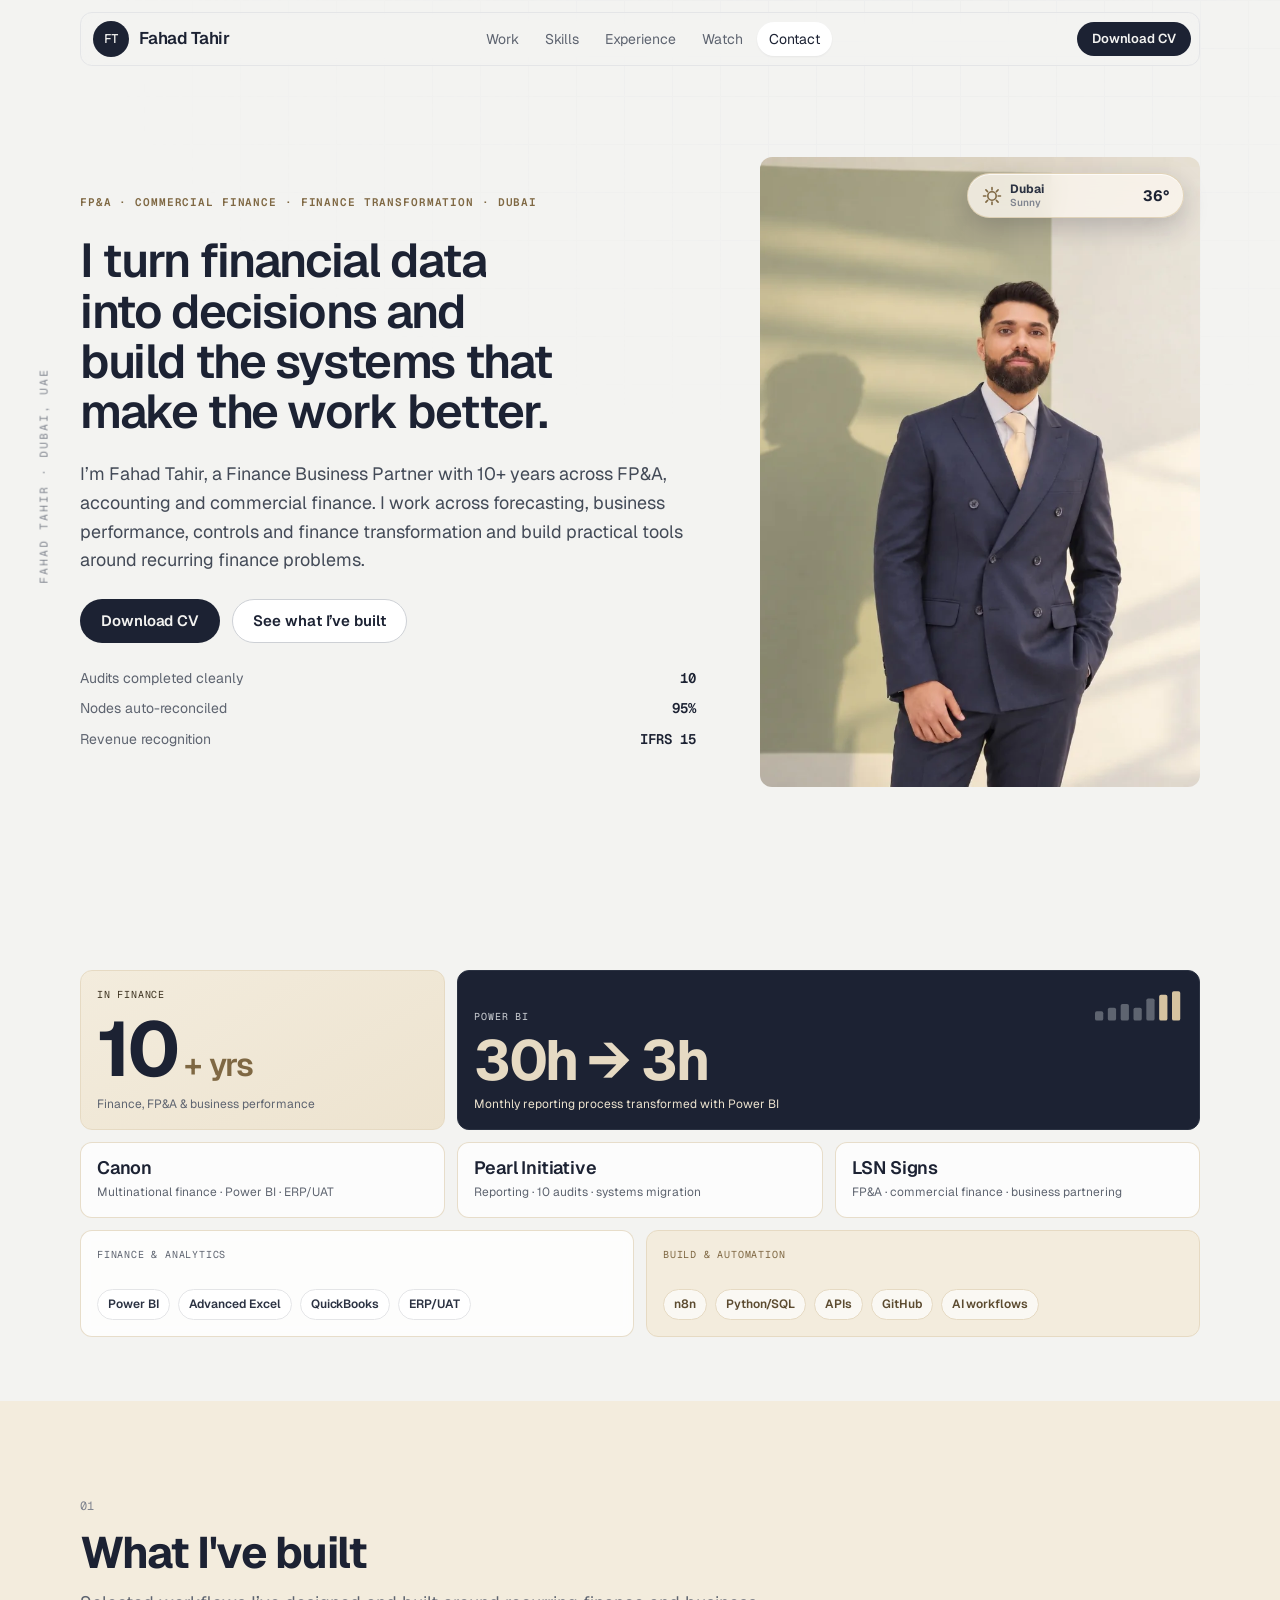
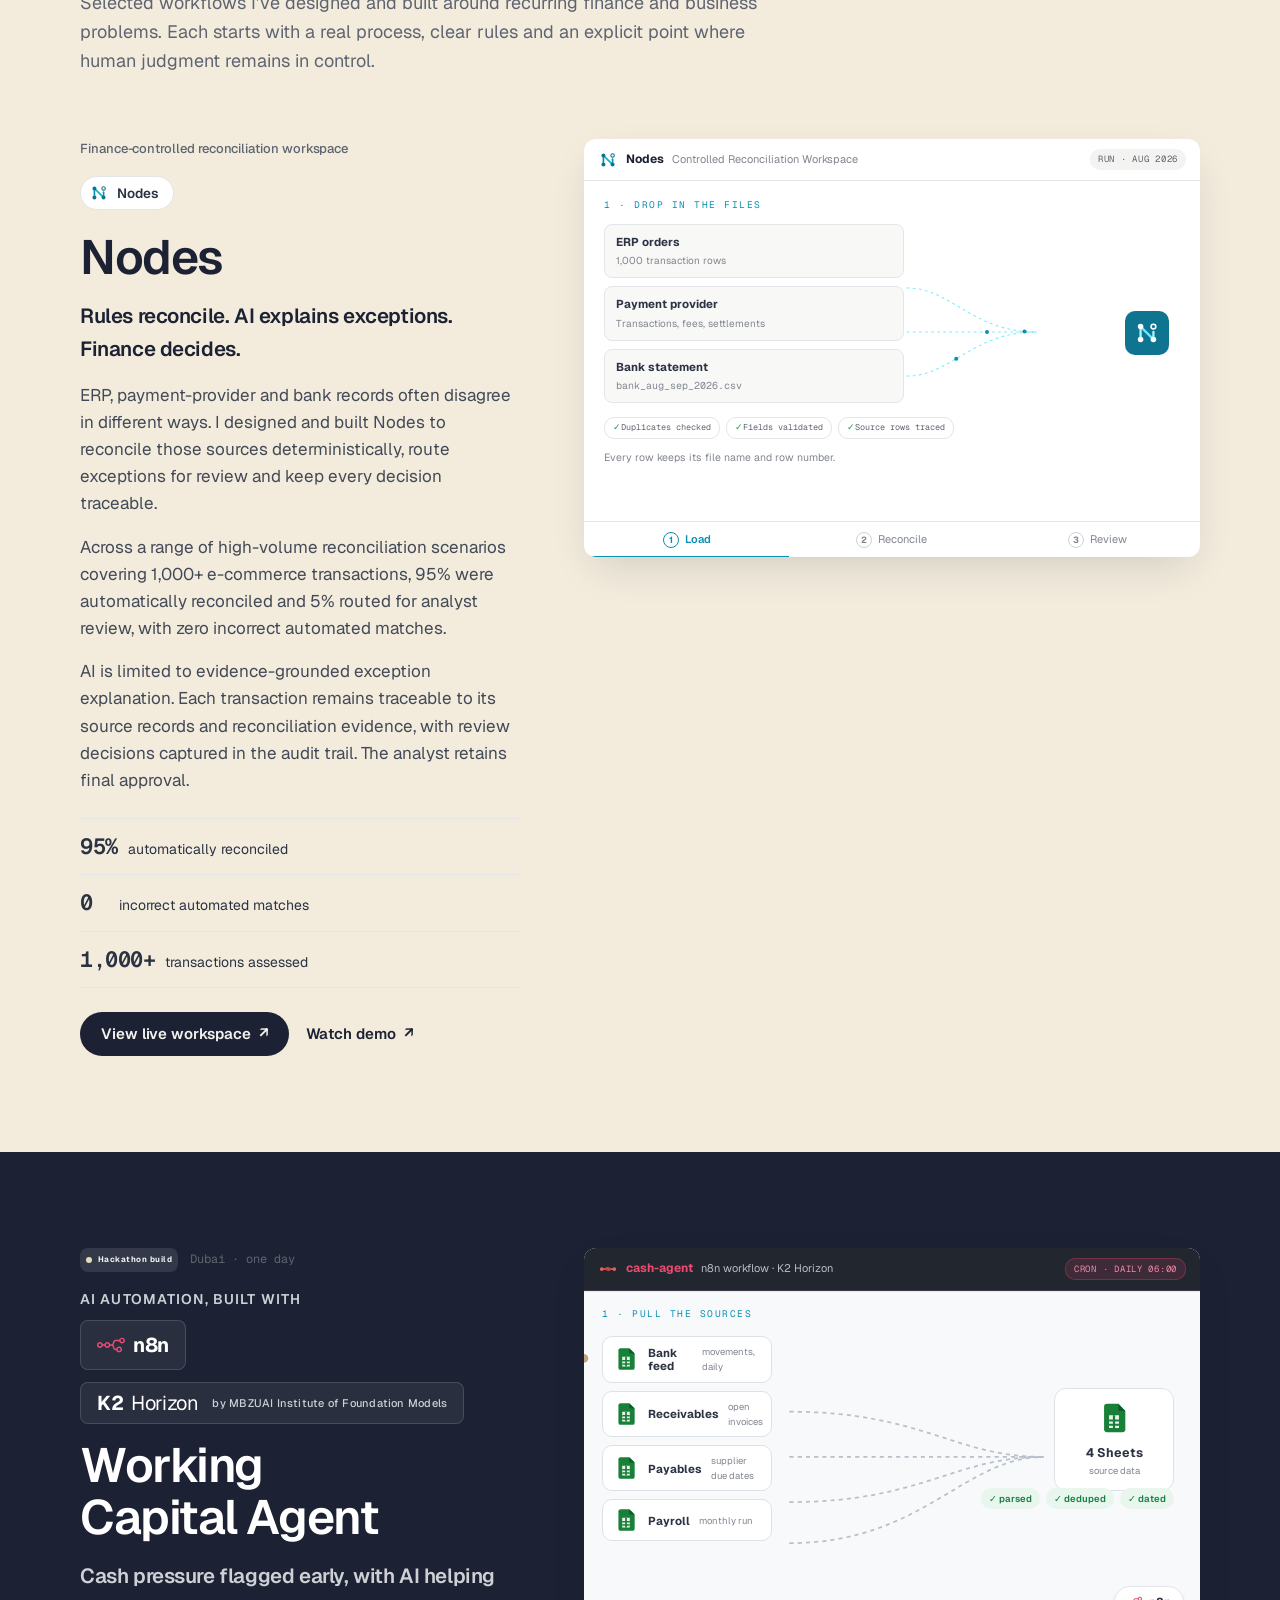
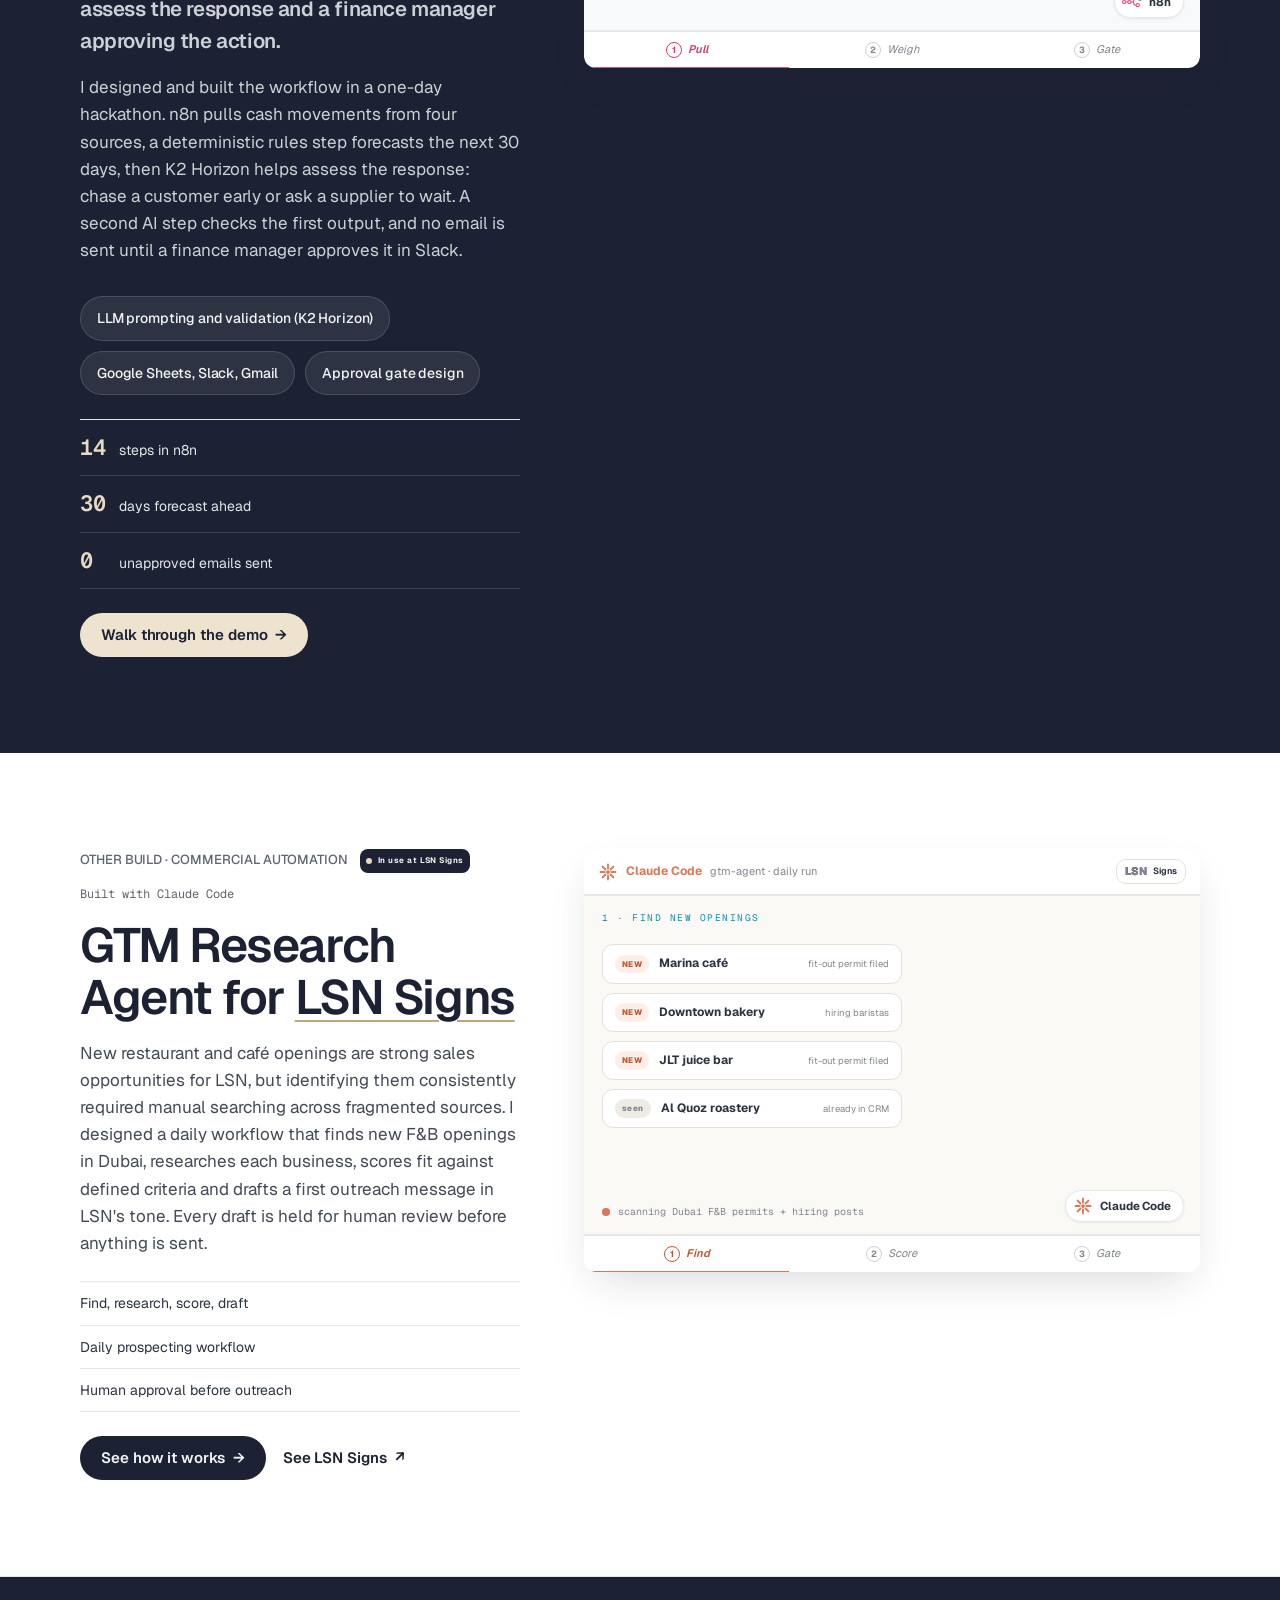
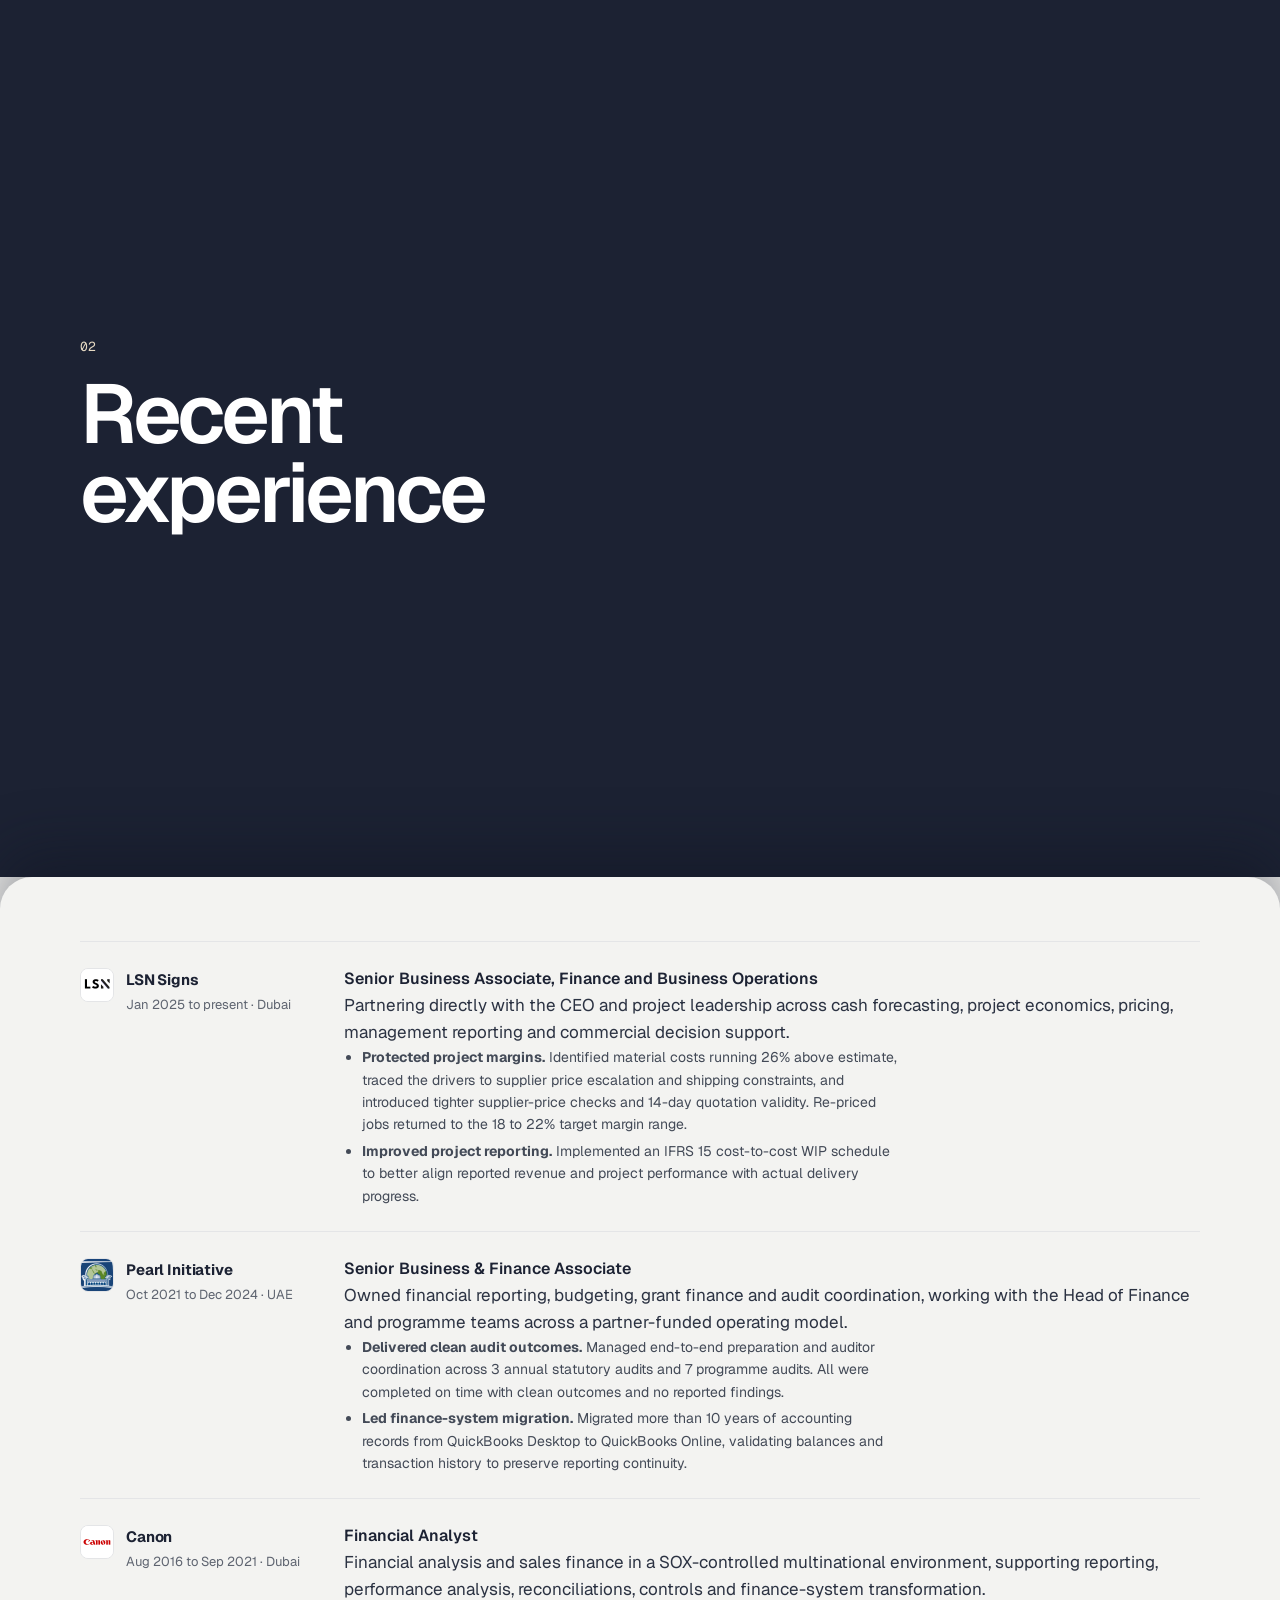
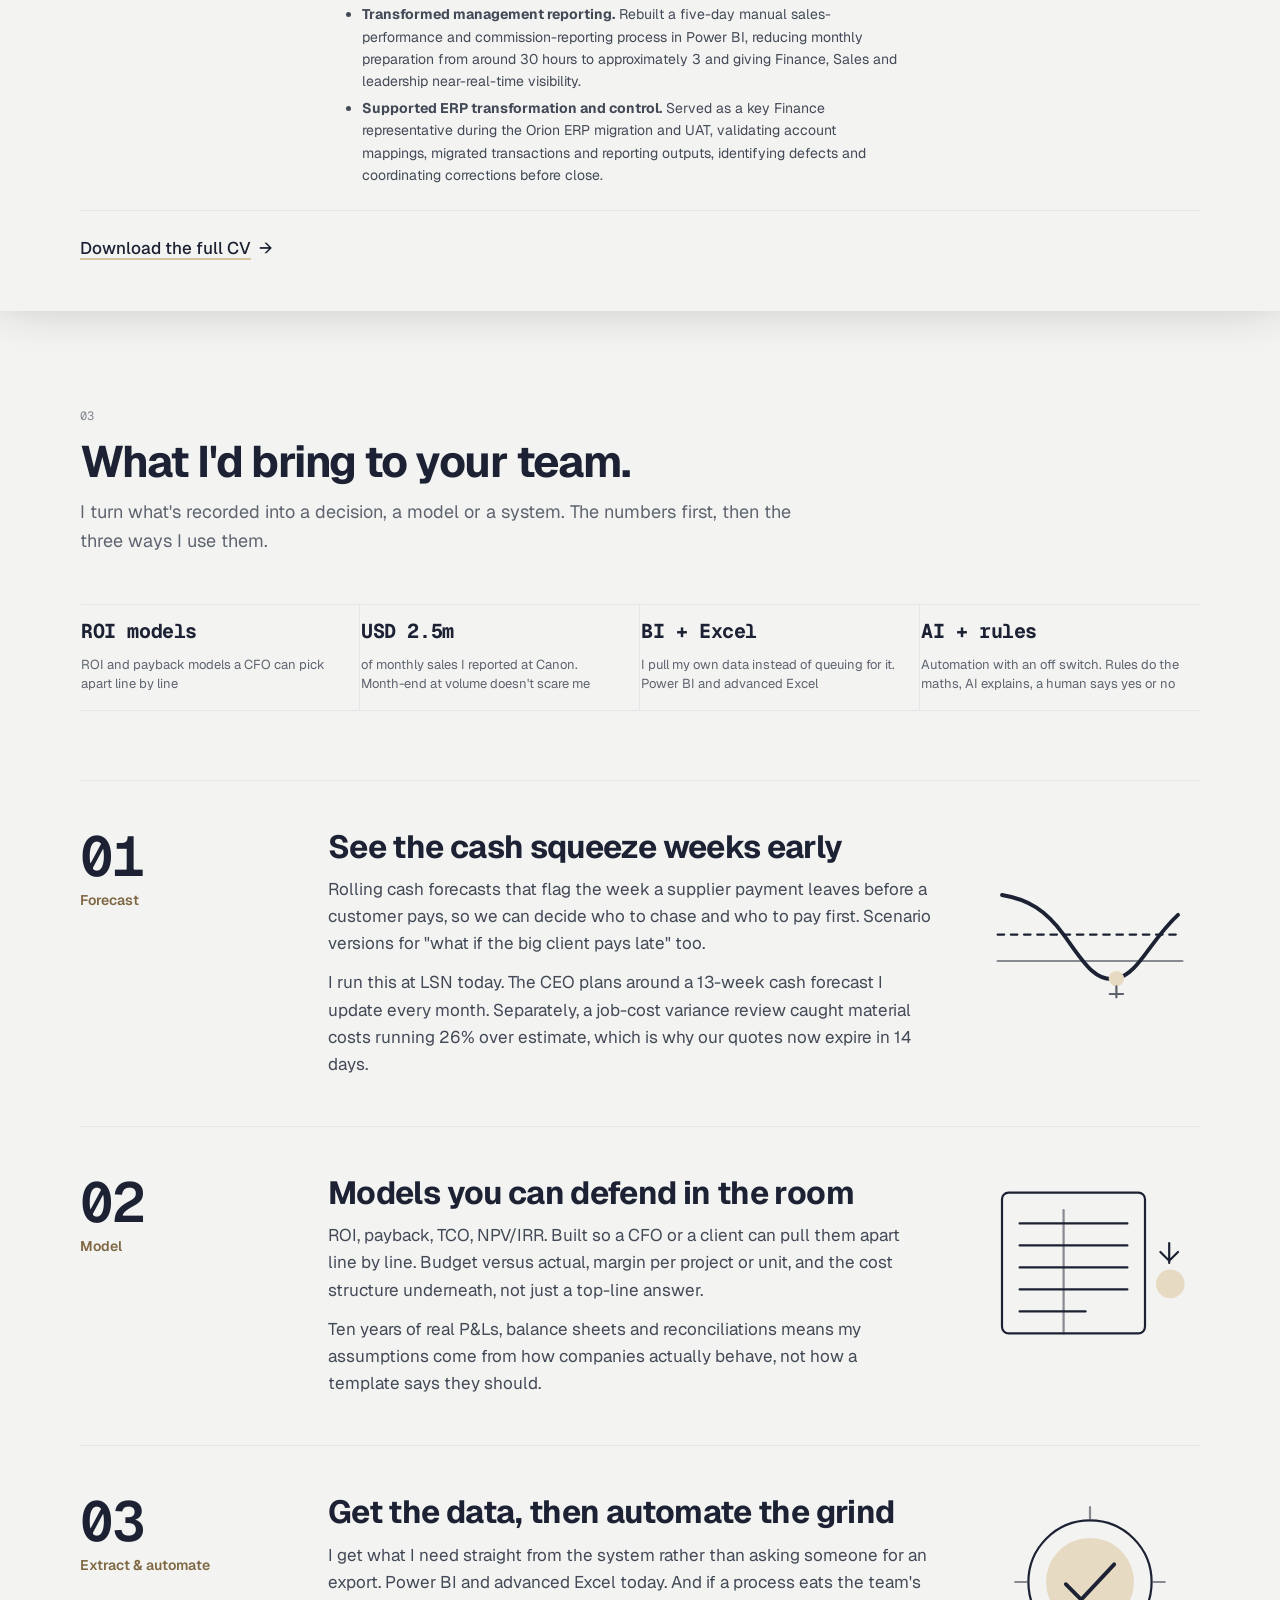
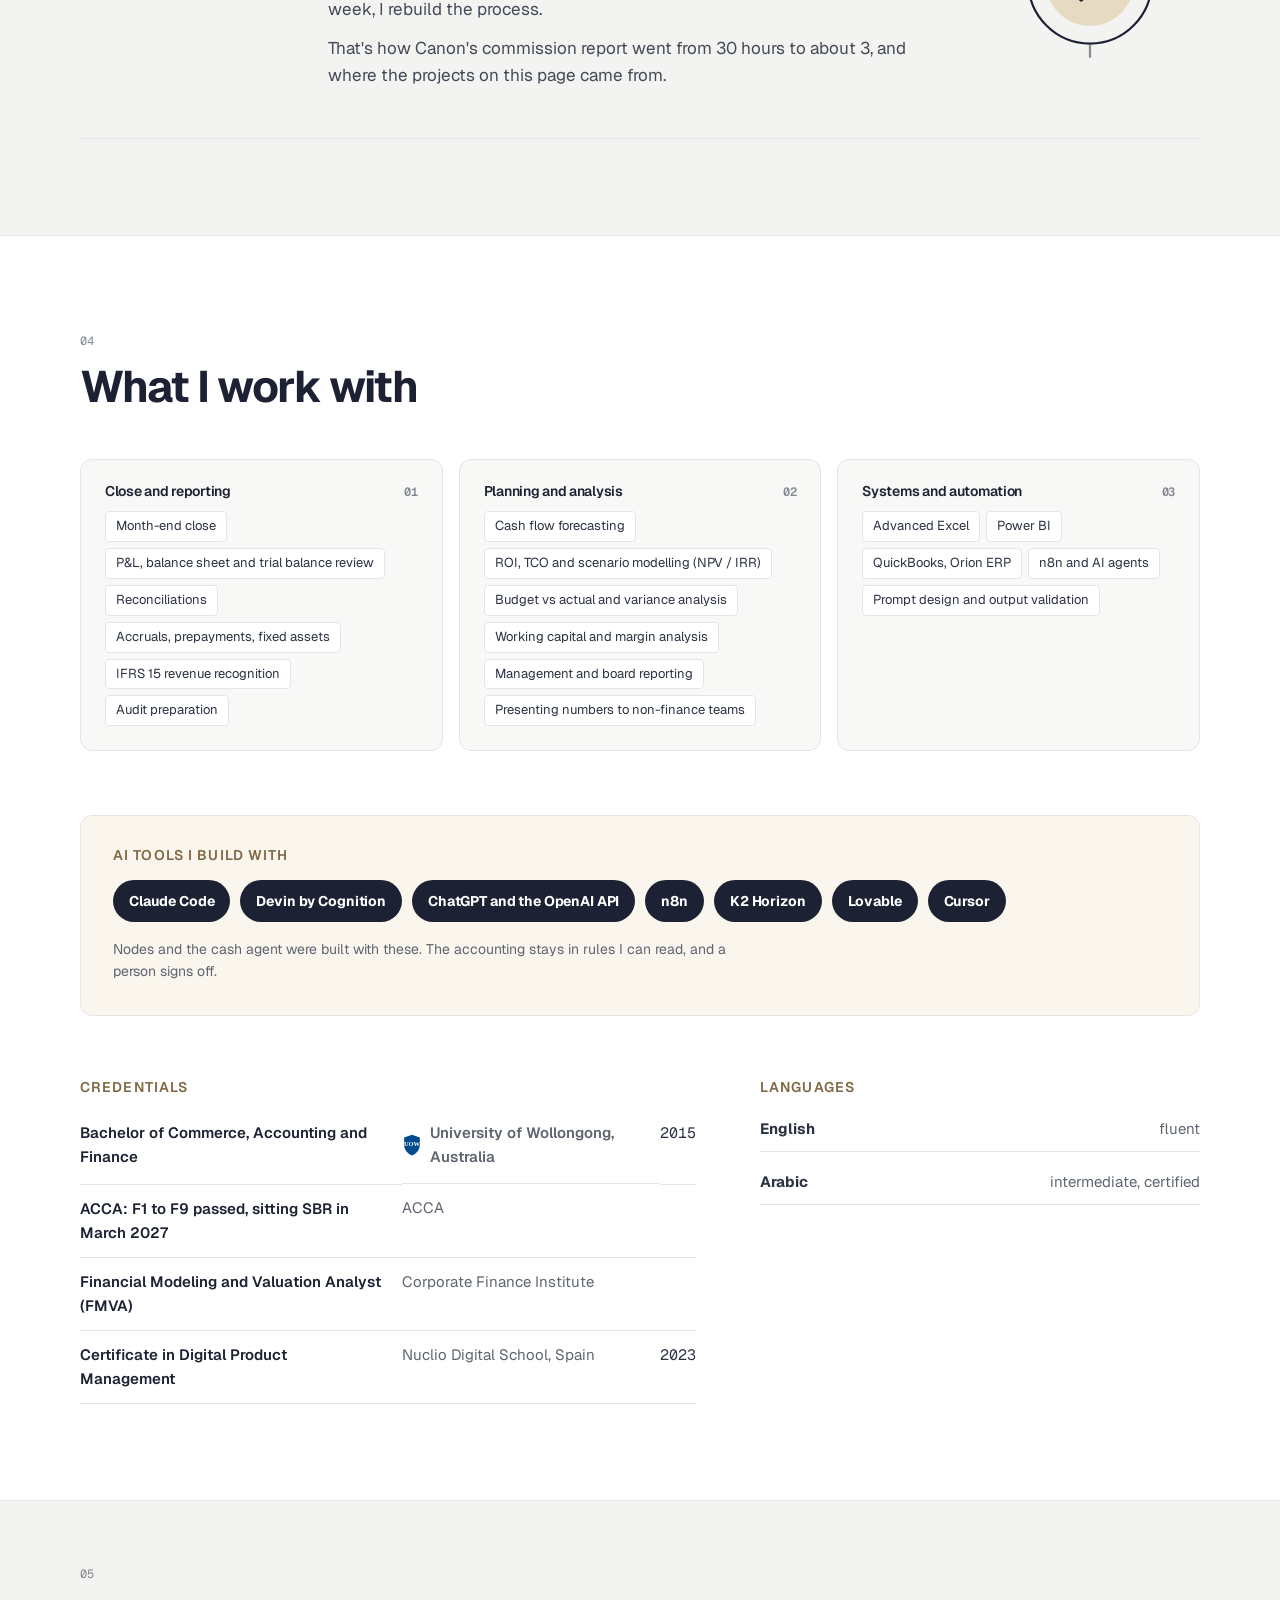
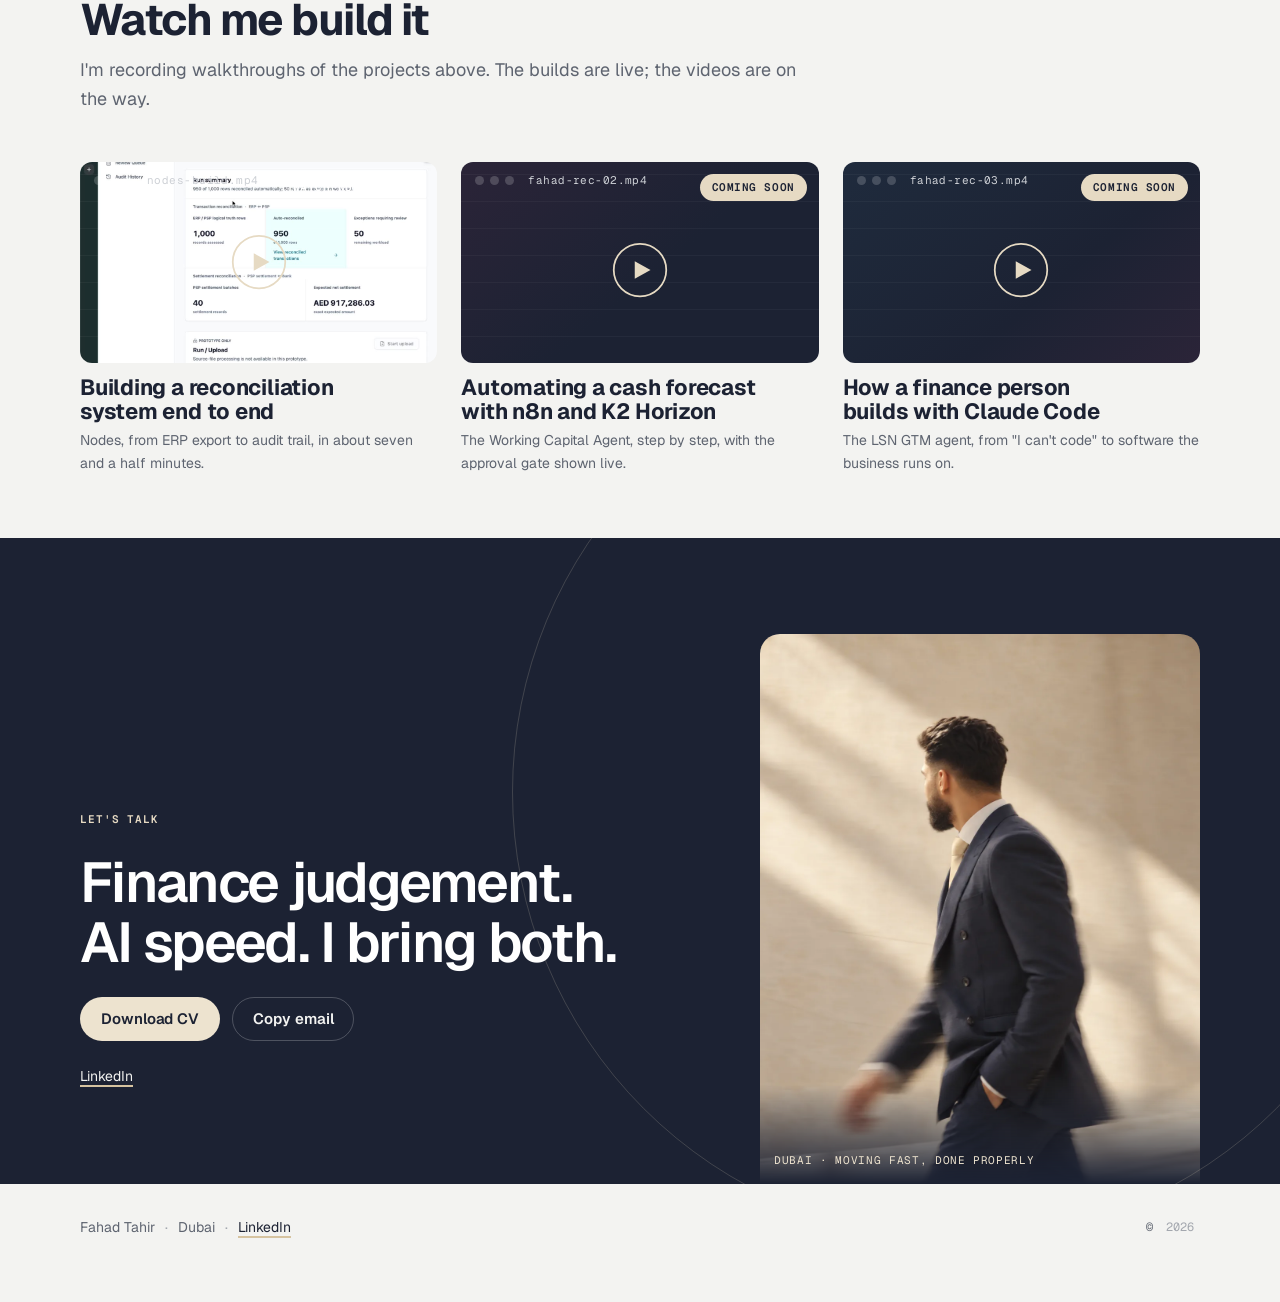
==== index.html @ 3118a511 "content: refresh Recent Experience with summary + impact stories Co-Authored-By: Devin AI <158243242" ====
<!doctype html>
<html lang="en" class="no-js">
<head>
  <meta charset="utf-8">
  <meta name="viewport" content="width=device-width, initial-scale=1">
  <title>Fahad Tahir · Finance Manager, Accounting and FP&amp;A · Dubai</title>
  <meta name="description" content="Finance Manager, Accounting and FP&amp;A in Dubai. 10 years at Canon, Pearl Initiative and LSN Signs: 10 audits, a 13-week cash forecast the CEO plans around, IFRS 15, and AI-built tools that do the slow parts.">
  <link rel="canonical" href="https://fahadtahir.vercel.app/">
  <meta property="og:type" content="website">
  <meta property="og:title" content="Fahad Tahir · Finance Manager, Accounting and FP&amp;A · Dubai">
  <meta property="og:description" content="10 years in Dubai finance at Canon, Pearl Initiative and LSN Signs. 10 audits, a 13-week cash forecast, IFRS 15, and AI-built tools that do the slow parts.">
  <meta property="og:image" content="https://fahadtahir.vercel.app/assets/images/og.jpg">
  <meta property="og:image:width" content="1200">
  <meta property="og:image:height" content="630">
  <meta name="twitter:card" content="summary_large_image">
  <meta name="theme-color" content="#F3F3F1">
  <link rel="icon" href="assets/favicon.svg" type="image/svg+xml">
  <link rel="preconnect" href="https://fonts.googleapis.com">
  <link rel="preconnect" href="https://fonts.gstatic.com" crossorigin>
  <link rel="stylesheet" href="https://fonts.googleapis.com/css2?family=Geist:wght@400;500;600;700;800&family=Geist+Mono:wght@400;500;600&display=swap">
  <link rel="stylesheet" href="styles.css?v=v9">
  <script type="application/ld+json">{"@context":"https://schema.org","@type":"Person","name":"Fahad Tahir","jobTitle":"Finance professional, Accounting and FP&A","email":"mailto:itsfahadtahir@gmail.com","address":{"@type":"PostalAddress","addressLocality":"Dubai","addressCountry":"AE"},"sameAs":["https://www.linkedin.com/in/fahadtahiruae/","https://github.com/itsfahadtahir-spec"],"alumniOf":{"@type":"CollegeOrUniversity","name":"University of Wollongong"}}</script>
  <link rel="preload" as="image" href="assets/images/fahad-portrait.webp" type="image/webp" fetchpriority="high">
  <script>document.documentElement.classList.remove('no-js')</script>
</head>
<body class="v2">
<svg width="0" height="0" style="position:absolute" aria-hidden="true"><symbol id="wx-sun" viewBox="0 0 20 20"><circle cx="10" cy="10" r="4.2"/><path d="M10 1.5v2.4M10 16.1v2.4M1.5 10h2.4M16.1 10h2.4M3.9 3.9l1.7 1.7M14.4 14.4l1.7 1.7M3.9 16.1l1.7-1.7M14.4 5.6l1.7-1.7"/></symbol><symbol id="wx-moon" viewBox="0 0 20 20"><path d="M16.5 12A6.6 6.6 0 1 1 8 3.5a5.2 5.2 0 0 0 8.5 8.5z"/></symbol><symbol id="wx-cloudsun" viewBox="0 0 20 20"><circle cx="7.5" cy="6.5" r="3"/><path d="M7.5 1v1.6M2 6.5h1.6M3.6 2.6l1.1 1.1"/><path d="M7 17h7.6a3.4 3.4 0 0 0 .5-6.8 4.4 4.4 0 0 0-8.6 1A3.2 3.2 0 0 0 7 17z" fill="currentColor"/></symbol><symbol id="wx-cloud" viewBox="0 0 20 20"><path d="M5.5 16.5h9.7a3.4 3.4 0 0 0 .5-6.8A5 5 0 0 0 5.7 11a3.2 3.2 0 0 0-.2 5.5z" fill="currentColor"/></symbol><symbol id="wx-rain" viewBox="0 0 20 20"><path d="M5.5 13h9.7a3.4 3.4 0 0 0 .5-6.8A5 5 0 0 0 5.7 7.5a3.2 3.2 0 0 0-.2 5.5z" fill="currentColor"/><path d="M7 15l-1 2.4M11 15l-1 2.4M15 15l-1 2.4"/></symbol><symbol id="wx-na" viewBox="0 0 20 20"><path d="M4 10h12"/></symbol><symbol id="gsheet" viewBox="0 0 24 24"><path fill="#188038" d="M7 2h8l5 5v13a2 2 0 0 1-2 2H7a2 2 0 0 1-2-2V4a2 2 0 0 1 2-2z"/><path fill="#FFFFFF" d="M8.5 10h7v9h-7z" opacity=".92"/><path fill="#188038" d="M8.5 13h7v1.4h-7zM8.5 16h7v1.4h-7zM11.2 10h1.6v9h-1.6z"/><path fill="#0c5c2c" d="M15 2l5 5h-4a1 1 0 0 1-1-1z"/></symbol><symbol id="gmail" viewBox="0 0 24 24"><path fill="#EA4335" d="M3 6.2 12 12l9-5.8V6a2 2 0 0 0-2-2H5a2 2 0 0 0-2 2z"/><path fill="#1A73E8" d="M3 6.2V18a1 1 0 0 0 1 1h1V8.4z"/><path fill="#F9AB00" d="M21 6.2V18a1 1 0 0 1-1 1h-1V8.4z"/><path fill="#34A853" d="M5 19h14v-1H5z" opacity="0"/></symbol><symbol id="slack" viewBox="0 0 24 24"><path fill="#36C5F0" d="M9.8 2.6a2.2 2.2 0 0 1 2.2 2.2 2.2 2.2 0 0 1-2.2 2.2H7.6a2.2 2.2 0 0 1-2.2-2.2 2.2 2.2 0 0 1 2.2-2.2zm0 6a2.2 2.2 0 0 1 2.2 2.2v5.6a2.2 2.2 0 1 1-4.4 0v-5.6A2.2 2.2 0 0 1 9.8 8.6z"/><path fill="#2EB67D" d="M21.4 9.8a2.2 2.2 0 0 1-2.2 2.2 2.2 2.2 0 0 1-2.2-2.2V7.6a2.2 2.2 0 0 1 2.2-2.2 2.2 2.2 0 0 1 2.2 2.2zm-6 0a2.2 2.2 0 0 1-2.2-2.2V2A2.2 2.2 0 1 1 17.6 2v5.6a2.2 2.2 0 0 1-2.2 2.2z" transform="translate(0,2)"/><path fill="#ECB22E" d="M14.2 21.4a2.2 2.2 0 0 1-2.2-2.2 2.2 2.2 0 0 1 2.2-2.2h2.2a2.2 2.2 0 0 1 2.2 2.2 2.2 2.2 0 0 1-2.2 2.2zm0-6a2.2 2.2 0 0 1-2.2-2.2V7.6a2.2 2.2 0 1 1 4.4 0v5.6a2.2 2.2 0 0 1-2.2 2.2z"/><path fill="#E01E5A" d="M2.6 14.2a2.2 2.2 0 0 1 2.2-2.2 2.2 2.2 0 0 1 2.2 2.2v2.2a2.2 2.2 0 1 1-4.4 0zm6 0a2.2 2.2 0 0 1 2.2 2.2v5.6a2.2 2.2 0 1 1-4.4 0v-5.6a2.2 2.2 0 0 1 2.2-2.2z" transform="translate(0,-1)"/></symbol><symbol id="n8n-mark" viewBox="0 0 24 24"><path fill="currentColor" d="M21.4737 5.6842c-1.1772 0-2.1663.8051-2.4468 1.8947h-2.8955c-1.235 0-2.289.893-2.492 2.111l-.1038.623a1.263 1.263 0 0 1-1.246 1.0555H11.289c-.2805-1.0896-1.2696-1.8947-2.4468-1.8947s-2.1663.8051-2.4467 1.8947H4.973c-.2805-1.0896-1.2696-1.8947-2.4468-1.8947C1.1311 9.4737 0 10.6047 0 12s1.131 2.5263 2.5263 2.5263c1.1772 0 2.1663-.8051 2.4468-1.8947h1.4223c.2804 1.0896 1.2696 1.8947 2.4467 1.8947 1.1772 0 2.1663-.8051 2.4468-1.8947h1.0008a1.263 1.263 0 0 1 1.2459 1.0555l.1038.623c.203 1.218 1.257 2.111 2.492 2.111h.3692c.2804 1.0895 1.2696 1.8947 2.4468 1.8947 1.3952 0 2.5263-1.131 2.5263-2.5263s-1.131-2.5263-2.5263-2.5263c-1.1772 0-2.1664.805-2.4468 1.8947h-.3692a1.263 1.263 0 0 1-1.246-1.0555l-.1037-.623A2.52 2.52 0 0 0 13.9607 12a2.52 2.52 0 0 0 .821-1.4794l.1038-.623a1.263 1.263 0 0 1 1.2459-1.0555h2.8955c.2805 1.0896 1.2696 1.8947 2.4468 1.8947 1.3952 0 2.5263-1.131 2.5263-2.5263s-1.131-2.5263-2.5263-2.5263m0 1.2632a1.263 1.263 0 0 1 1.2631 1.2631 1.263 1.263 0 0 1-1.2631 1.2632 1.263 1.263 0 0 1-1.2632-1.2632 1.263 1.263 0 0 1 1.2632-1.2631M2.5263 10.7368A1.263 1.263 0 0 1 3.7895 12a1.263 1.263 0 0 1-1.2632 1.2632A1.263 1.263 0 0 1 1.2632 12a1.263 1.263 0 0 1 1.2631-1.2632m6.3158 0A1.263 1.263 0 0 1 10.1053 12a1.263 1.263 0 0 1-1.2632 1.2632A1.263 1.263 0 0 1 7.579 12a1.263 1.263 0 0 1 1.2632-1.2632m10.1053 3.7895a1.263 1.263 0 0 1 1.2631 1.2632 1.263 1.263 0 0 1-1.2631 1.2631 1.263 1.263 0 0 1-1.2632-1.2631 1.263 1.263 0 0 1 1.2632-1.2632"/></symbol></svg>

  <a class="skip" href="#main">Skip to content</a>
  <div class="paper" aria-hidden="true"></div>

  <header class="topbar">
    <div class="wrap">
      <nav class="topnav" aria-label="Site">
        <a class="brand" href="#top" aria-label="Fahad Tahir, home">
          <span class="mono-mark" aria-hidden="true">FT</span>
          <span class="name">Fahad Tahir</span>
        </a>
        <div class="links" data-spy>
          <a href="#work">Work</a>
          <a href="#kit">Skills</a>
          <a href="#experience">Experience</a>
          <a href="#watch">Watch</a>
          <a href="#about">Contact</a>
        </div>
        <a class="btn btn-primary btn-sm" href="assets/cv/fahad-tahir-cv.pdf" download>Download CV</a>
      </nav>
    </div>
  </header>

  <main id="main">
    <!-- 1. Hero -->
    <section class="hero2 heroG" id="top" aria-labelledby="h1">
      <div class="wrap heroG-grid">
        <span class="heroG-spine" aria-hidden="true">Fahad Tahir · Dubai, UAE</span>
        <div class="heroG-copy">
          <p class="eyebrow fade-up">FP&amp;A · Commercial Finance · Finance Transformation · Dubai</p>
          <h1 id="h1" data-split>I turn financial data into decisions and <em>build the systems</em> that make the work better.</h1>
          <p class="lede fade-up" style="--d:360ms">I’m Fahad Tahir, a Finance Business Partner with 10+ years across FP&amp;A, accounting and commercial finance. I work across forecasting, business performance, controls and finance transformation and build practical tools around recurring finance problems.</p>
          <div class="cta fade-up" style="--d:440ms">
            <a class="btn btn-primary" href="assets/cv/fahad-tahir-cv.pdf" download data-magnet>Download CV</a>
            <a class="btn btn-secondary" href="#work" data-magnet>See what I’ve built</a>
          </div>
          <ul class="heroG-facts fade-up" style="--d:520ms" aria-label="At a glance">
            <li>Audits completed cleanly<b class="num">10</b></li>
            <li>Nodes auto-reconciled<b class="num">95%</b></li>
            <li>Revenue recognition<b class="num">IFRS 15</b></li>
          </ul>
        </div>

        <figure class="heroG-photo">
          <span class="wall" aria-hidden="true"></span>
          <picture>
            <source type="image/webp" srcset="assets/images/fahad-portrait.webp">
            <img src="assets/images/fahad-portrait.jpg" width="819" height="1024" alt="Fahad Tahir standing in a navy double breasted suit and a pale gold tie, hand in pocket, in front of a sunlit wall." fetchpriority="high" decoding="async">
          </picture>
          <div class="wxwidget" data-weather tabindex="0" aria-label="Weather in Dubai right now. Hover or focus for a fun fact.">
            <div class="wx-row"><svg viewBox="0 0 20 20" class="ic"><use href="#wx-sun"/></svg><span class="wx-now"><b class="t">Dubai</b><span class="wx-cond">Sunny</span></span><b class="wx-temp">36°</b></div>
            <div class="wx-fact"><span>Fun fact: born and raised in Dubai.</span></div>
          </div>
        </figure>      </div>
    </section>

    <!-- 2. Credibility row -->
    <div class="cred" aria-label="At a glance">
      <ul class="cred-bento wrap">
        <li class="cb cb-champ rv" data-view><span class="cb-cap">In finance</span><b><span data-count="10">10</span><em>+ yrs</em></b><span class="cb-sub">Finance, FP&amp;A &amp; business performance</span></li>
        <li class="cb cb-navy rv" data-view style="--d:90ms"><span class="cb-cap">Power BI</span><b>30h &#8594; 3h</b><span class="cb-sub">Monthly reporting process transformed with Power BI</span><svg class="cb-bars" viewBox="0 0 96 36" aria-hidden="true"><rect x="0" y="26" width="9" height="10" rx="2"/><rect x="14" y="22" width="9" height="14" rx="2"/><rect x="28" y="18" width="9" height="18" rx="2"/><rect x="42" y="22" width="9" height="14" rx="2"/><rect x="56" y="12" width="9" height="24" rx="2"/><rect x="70" y="8" width="9" height="28" rx="2"/><rect x="84" y="4" width="9" height="32" rx="2"/></svg></li>
        <li class="cb rv" data-view style="--d:140ms"><b class="cb-sm">Canon</b><span class="cb-sub">Multinational finance · Power BI · ERP/UAT</span></li>
        <li class="cb rv" data-view style="--d:180ms"><b class="cb-sm">Pearl Initiative</b><span class="cb-sub">Reporting · 10 audits · systems migration</span></li>
        <li class="cb rv" data-view style="--d:220ms"><b class="cb-sm">LSN Signs</b><span class="cb-sub">FP&amp;A · commercial finance · business partnering</span></li>
        <li class="cb cb-tools rv" data-view style="--d:260ms"><span class="cb-cap">Finance &amp; analytics</span><div class="chips"><span>Power BI</span><span>Advanced Excel</span><span>QuickBooks</span><span>ERP/UAT</span></div></li>
        <li class="cb cb-tools cb-ai rv" data-view style="--d:320ms"><span class="cb-cap">Build &amp; automation</span><div class="chips"><span>n8n</span><span>Python/SQL</span><span>APIs</span><span>GitHub</span><span>AI workflows</span></div></li>
      </ul>
    </div>

    <!-- 2. Work: one chapter per project -->
    <section class="work2" id="work" aria-labelledby="work-h">
      <!-- Nodes -->
      <article class="proj proj-gold" aria-labelledby="p1-h">
        <div class="wrap">
          <div class="sec-head rv" data-view>
            <span class="idx">01</span>
            <h2 id="work-h">What I've built</h2>
            <p>Selected workflows I’ve designed and built around recurring finance and business problems. Each starts with a real process, clear rules and an explicit point where human judgment remains in control.</p>
          </div>
        </div>
        <div class="wrap proj-grid">
          <div class="proj-copy rv" data-view>
            <div class="proj-meta"><span class="proj-tag">Finance-controlled reconciliation workspace</span></div>
            <ul class="logos logos-pre" aria-label="Nodes">
              <li class="logo-nodes"><svg viewBox="0 0 48 48" aria-hidden="true"><g fill="none" stroke-linecap="round" stroke-width="4"><path d="M13,35 L13,13" stroke="#0891B2"/><path d="M13,13 L35,35" stroke="#06B6D4"/><path d="M35,35 L35,22" stroke="#0891B2"/></g><g fill="#0E7490"><circle cx="13" cy="35" r="4.75"/><circle cx="13" cy="13" r="4.75"/><circle cx="35" cy="35" r="4.75"/></g><circle cx="35" cy="13" r="4.1" fill="none" stroke="#0E7490" stroke-width="2.6"/></svg><span>Nodes</span></li>
            </ul>
            <h3 id="p1-h">Nodes</h3>
            <p class="kicker">Rules reconcile. AI explains exceptions. Finance decides.</p>
            <p>ERP, payment-provider and bank records often disagree in different ways. I designed and built Nodes to reconcile those sources deterministically, route exceptions for review and keep every decision traceable.</p>
            <p>Across a range of high-volume reconciliation scenarios covering 1,000+ e-commerce transactions, 95% were automatically reconciled and 5% routed for analyst review, with zero incorrect automated matches.</p>
            <p>AI is limited to evidence-grounded exception explanation. Each transaction remains traceable to its source records and reconciliation evidence, with review decisions captured in the audit trail. The analyst retains final approval.</p>
            <ul class="proj-facts">
              <li><b class="num">95%</b> automatically reconciled</li>
              <li><b class="num">0</b> incorrect automated matches</li>
              <li><b class="num">1,000+</b> transactions assessed</li>
            </ul>
            <div class="cta-row">
              <a class="btn btn-primary" href="https://reconciliation-workspace.vercel.app" target="_blank" rel="noopener">View live workspace <span class="ar" aria-hidden="true">↗</span></a>
              <a class="btn btn-ghost" href="https://youtu.be/wSmjMcULRRM" target="_blank" rel="noopener">Watch demo <span class="ar" aria-hidden="true">↗</span></a>
            </div>
          </div>
          <a class="proj-vis shot shot-panV rv" data-view style="--d:120ms" href="https://nodes-finance.vercel.app" target="_blank" rel="noopener" aria-label="Open the Nodes landing page in a new tab">
            <div class="nxwin" id="nxwin" aria-label="How Nodes works: load, reconcile, review">
  <div class="nx-bar">
    <svg class="nxmark" viewBox="0 0 48 48" aria-hidden="true"><g fill="none" stroke-linecap="round" stroke-width="4"><path d="M13,35 L13,13" stroke="#0891B2"/><path d="M13,13 L35,35" stroke="#06B6D4"/><path d="M35,35 L35,22" stroke="#0891B2"/></g><g fill="#0E7490"><circle cx="13" cy="35" r="4.75"/><circle cx="13" cy="13" r="4.75"/><circle cx="35" cy="35" r="4.75"/></g><circle cx="35" cy="13" r="4.1" fill="none" stroke="#0E7490" stroke-width="2.6"/></svg>
    <b>Nodes</b><span>Controlled Reconciliation Workspace</span><em>RUN &#183; AUG 2026</em>
  </div>
  <div class="nx-stage">

    <section class="nx-scene nx-s1 on">
      <p class="nx-eyebrow">1 &#183; Drop in the files</p>
      <div class="nx-files">
        <div class="nx-src"><b>ERP orders</b><span>1,000 transaction rows</span></div>
        <div class="nx-src"><b>Payment provider</b><span>Transactions, fees, settlements</span></div>
        <div class="nx-src"><b>Bank statement</b><span class="mono">bank_aug_sep_2026.csv</span></div>
      </div>
      <svg class="nx-wires" viewBox="0 0 200 190" aria-hidden="true">
        <path d="M4,30 C70,30 100,95 196,95" class="wire w1"/><path d="M4,95 C70,95 130,95 196,95" class="wire w2"/><path d="M4,160 C70,160 100,95 196,95" class="wire w3"/>
        <circle r="3" class="pdrop pd1"><animateMotion dur="1.7s" repeatCount="indefinite" path="M4,30 C70,30 100,95 196,95"/></circle>
        <circle r="3" class="pdrop pd2"><animateMotion dur="1.7s" begin="0.5s" repeatCount="indefinite" path="M4,95 C70,95 130,95 196,95"/></circle>
        <circle r="3" class="pdrop pd3"><animateMotion dur="1.7s" begin="0.9s" repeatCount="indefinite" path="M4,160 C70,160 100,95 196,95"/></circle>
      </svg>
      <div class="nx-engine"><svg viewBox="0 0 48 48" aria-hidden="true"><g fill="none" stroke-linecap="round" stroke-width="4"><path d="M13,35 L13,13" stroke="#A5F3FC"/><path d="M13,13 L35,35" stroke="#67E8F9"/><path d="M35,35 L35,22" stroke="#A5F3FC"/></g><g fill="#fff"><circle cx="13" cy="35" r="4.75"/><circle cx="13" cy="13" r="4.75"/><circle cx="35" cy="35" r="4.75"/></g><circle cx="35" cy="13" r="4.1" fill="none" stroke="#fff" stroke-width="2.6"/></svg></div>
      <ul class="nx-checks"><li>Duplicates checked</li><li>Fields validated</li><li>Source rows traced</li></ul>
      <p class="nx-cap">Every row keeps its file name and row number.</p>
    </section>

    <section class="nx-scene nx-s2">
      <p class="nx-eyebrow">2 &#183; Tie out by rule</p>
      <div class="nx-big"><span class="num" id="nx-count">1,000</span><span class="l">ERP&#8596;PSP outcomes assessed</span></div>
      <div class="nx-barx"><i class="a"></i><i class="b"></i><i class="c"></i></div>
      <div class="nx-legend">
        <div><i class="sw g1"></i><span>Exact reference match</span><b class="badge ok">RECONCILED</b><span class="num">880</span></div>
        <div><i class="sw g2"></i><span>Controlled fallback match</span><b class="badge ok">RECONCILED</b><span class="num">70</span></div>
        <div><i class="sw am"></i><span>Flagged, evidence attached</span><b class="badge rv2">REVIEW</b><span class="num">50</span></div>
      </div>
      <div class="nx-stats"><div><span>Settlements calculated</span><b class="num">40</b></div><div><span>Expected net settlement</span><b class="num">AED 917,286.03</b></div></div>
      <p class="nx-cap">Run it twice, get the same answer twice. No AI in any match.</p>
    </section>

    <section class="nx-scene nx-s3">
      <p class="nx-eyebrow">3 &#183; You sign off</p>
      <div class="nx-caseh"><span class="id">SET-202608-033</span><b class="badge rv2">REVIEW REQUIRED</b><span class="k">Ambiguous bank candidate</span></div>
      <div class="nx-s3grid">
        <div class="nx-panel"><h5>Settlement basis</h5><div class="calc num"><div><span>PSP transactions</span><span>24</span></div><div><span>Gross</span><span>AED 24,999.81</span></div><div><span>Fees</span><span>-AED 499.98</span></div><div><span>VAT on fees</span><span>-AED 25.02</span></div><div class="tot"><span>Expected payout</span><span>AED 24,474.81</span></div></div></div>
        <div class="nx-panel"><h5>Bank candidates</h5><div class="cand"><span class="rid">BANK-202608-0039</span><span class="amt num">AED 24,474.81</span><span class="meta">Row 40 &#183; 31 Aug 2026</span></div><div class="cand"><span class="rid">BANK-202608-0041</span><span class="amt num">AED 24,474.81</span><span class="meta">Row 42 &#183; 1 Sep 2026</span></div></div>
      </div>
      <div class="nx-note"><b class="badge ai">AI EXPLANATION &#183; ADVISORY</b><p>Both records equal the expected payout. The evidence does not establish which belongs to this settlement.</p></div>
      <p class="nx-cap">Nodes won&#39;t guess. You decide.</p>
    </section>
  </div>
  <div class="nx-steps"><span class="st s1 on"><i>1</i>Load<i class="prog"></i></span><span class="st s2"><i>2</i>Reconcile<i class="prog"></i></span><span class="st s3"><i>3</i>Review<i class="prog"></i></span></div>
</div>
          </a>
        </div>
      </article>

      <!-- Working Capital Agent -->
      <article class="proj proj-dark" aria-labelledby="p2-h">
        <div class="wrap proj-grid">
          <div class="proj-copy rv" data-view>
            <div class="proj-meta"><span class="badge b-hack"><i></i>Hackathon build</span><span class="mono">Dubai · one day</span></div>
            <p class="skill-line">AI automation, built with</p>
            <ul class="logos" aria-label="Built with n8n and K2 Horizon">
              <li class="logo-n8n"><svg viewBox="0 0 24 24" aria-hidden="true"><use href="#n8n-mark"/></svg><span>n8n</span></li>
              <li class="logo-k2"><span class="k2">K2</span><span>Horizon</span><small>by MBZUAI Institute of Foundation Models</small></li>
            </ul>
            <h3 id="p2-h">Working Capital Agent</h3>
            <p class="kicker">Cash pressure flagged early, with AI helping assess the response and a finance manager approving the action.</p>
            <p>I designed and built the workflow in a one-day hackathon. n8n pulls cash movements from four sources, a deterministic rules step forecasts the next 30 days, then K2 Horizon helps assess the response: chase a customer early or ask a supplier to wait. A second AI step checks the first output, and no email is sent until a finance manager approves it in Slack.</p>
            <ul class="chips" aria-label="Skills shown in this build">
              <li>LLM prompting and validation (K2 Horizon)</li>
              <li>Google Sheets, Slack, Gmail</li>
              <li>Approval gate design</li>
            </ul>
            <ul class="proj-facts">
              <li><b class="num">14</b> steps in n8n</li>
              <li><b class="num">30</b> days forecast ahead</li>
              <li><b class="num">0</b> unapproved emails sent</li>
            </ul>
            <a class="btn btn-light" href="https://youtu.be/OfT68-v-TVY?si=RzWnQupxAGwQmKqd" target="_blank" rel="noopener">Walk through the demo <span class="ar" aria-hidden="true">→</span></a>
          </div>
          <figure class="proj-vis shot rv" data-view style="--d:120ms">
            <div class="nxwin wcawin" aria-label="How the Working Capital Agent runs in n8n">
  <div class="nx-bar">
    <svg class="nxmark wcan8n" viewBox="0 0 48 48" aria-hidden="true"><g fill="none" stroke="#E2605F" stroke-width="4" stroke-linecap="round"><path d="M12 24 H20"/><path d="M28 24 H36"/><path d="M20 24 C20 16, 28 32, 28 24"/></g><g fill="#E2605F"><circle cx="9" cy="24" r="4.5"/><circle cx="39" cy="24" r="4.5"/></g><circle cx="24" cy="24" r="4" fill="none" stroke="#C0392B" stroke-width="2.6"/></svg>
    <b>cash-agent</b><span>n8n workflow &#183; K2 Horizon</span><em>CRON &#183; DAILY 06:00</em>
  </div>
  <div class="nx-stage wc-stage">
      <div class="brand-badge"><svg viewBox="0 0 24 24"><use href="#n8n-mark"/></svg><span>n8n</span></div>

    <section class="nx-scene wc-s1 on">
      <p class="nx-eyebrow">1 &#183; Pull the sources</p>
      <div class="wc-files">
        <div class="wc-file f1"><svg class="wf-logo"><use href="#gsheet"/></svg><b>Bank feed</b><small>movements, daily</small></div>
        <div class="wc-file f2"><svg class="wf-logo"><use href="#gsheet"/></svg><b>Receivables</b><small>open invoices</small></div>
        <div class="wc-file f3"><svg class="wf-logo"><use href="#gsheet"/></svg><b>Payables</b><small>supplier due dates</small></div>
        <div class="wc-file f4"><svg class="wf-logo"><use href="#gsheet"/></svg><b>Payroll</b><small>monthly run</small></div>
      </div>
      <svg class="wc-wires" viewBox="0 0 600 200" aria-hidden="true">
        <path class="w wr1" d="M200 52 C 330 52, 360 96, 448 96"/>
        <path class="w wr2" d="M200 96 C 320 96, 350 96, 448 96"/>
        <path class="w wr3" d="M200 140 C 330 140, 360 96, 448 96"/>
        <path class="w wr4" d="M200 180 C 330 180, 370 96, 448 96"/>
        <circle class="wp p1" r="5"/><circle class="wp p2" r="5"/><circle class="wp p3" r="5"/><circle class="wp p4" r="5"/>
      </svg>
      <div class="wc-hub h-pull"><svg class="wh-logo"><use href="#gsheet"/></svg><b>4 Sheets</b><small>source data</small></div>
      <div class="wc-chips"><span>&#10003; parsed</span><span>&#10003; deduped</span><span>&#10003; dated</span></div>
    </section>

    <section class="nx-scene wc-s2">
      <p class="nx-eyebrow">2 &#183; Forecast, then weigh the fix</p>
      <div class="wc-chart">
        <span class="wc-ct">13-week cash &#183; AED</span>
        <svg viewBox="0 0 300 110" aria-hidden="true">
          <path class="wc-axis" d="M6 8 V100 H294"/>
          <path class="wc-line" d="M10 30 C 60 28, 90 34, 120 44 S 180 78, 214 84 S 270 60, 290 42"/>
          <path class="wc-gap" d="M196 92 L 252 60"/>
          <g class="wc-gapmark"><circle cx="222" cy="76" r="5"/><text x="222" y="70" text-anchor="middle">AED 200k low</text></g>
        </svg>
      </div>
      <svg class="wc-wires w2" viewBox="0 0 600 200" aria-hidden="true">
        <path class="w wr5" d="M330 100 H 388"/>
        <circle class="wp p5" r="5"/>
      </svg>
      <div class="wc-hub h-ai"><span class="wh-ic ic-c"><svg class="nxmark" viewBox="0 0 48 48" style="width:20px;height:20px"><use href="#n8n-mark"/></svg></span><b>K2 Horizon</b><small>weighs the fix</small></div>
      <div class="wc-opts">
        <div class="wc-opt o1"><b>Chase Al Waha Trading</b><small>AED 86k, 9 days overdue</small></div>
        <div class="wc-opt o2"><b>Ask Gulf Pack to wait</b><small>AED 60k, due in 5 days</small></div>
        <div class="wc-opt o3 veto"><b>Stretch payroll</b><small>rejected: statutory</small></div>
      </div>
    </section>

    <section class="nx-scene wc-s3">
      <p class="nx-eyebrow">3 &#183; Draft, then a person gates it</p>
      <div class="wc-mail">
        <div class="wc-mail-h"><svg class="wf-logo"><use href="#gmail"/></svg><b>Draft email</b><small>Gmail node</small></div>
        <div class="wc-mail-b"><i></i><i></i><i class="short"></i></div>
        <span class="wc-mail-tag">to AR manager &#183; polite nudge, amount + days cited</span>
      </div>
      <svg class="wc-wires w3" viewBox="0 0 600 200" aria-hidden="true">
        <path class="w wr6" d="M300 118 V 150"/>
        <circle class="wp p6" r="5"/>
      </svg>
      <div class="wc-slack">
        <svg class="wf-logo"><use href="#slack"/></svg>
        <div><b>Approve?</b><small>finance manager decides</small></div>
        <button class="wc-yes">yes</button>
      </div>
      <div class="wc-sent"><span>&#10003;</span> sent &#183; 0 emails without a yes</div>
    </section>

  </div>
  <div class="nx-steps wsteps">
    <span class="st on"><i>1</i><em>Pull</em><b class="prog"></b></span>
    <span class="st"><i>2</i><em>Weigh</em><b class="prog"></b></span>
    <span class="st"><i>3</i><em>Gate</em><b class="prog"></b></span>
  </div>
</div>
          </figure>
        </div>
      </article>

      <!-- LSN GTM agent (compact) -->
      <article class="proj proj-light" aria-labelledby="p3-h">
        <div class="wrap proj-grid">
          <div class="proj-copy rv" data-view>
            <div class="proj-meta"><span class="proj-tag">OTHER BUILD · COMMERCIAL AUTOMATION</span><span class="badge b-live"><i></i>In use at LSN Signs</span><span class="mono">Built with Claude Code</span></div>
            <h3 id="p3-h">GTM Research Agent for <a class="link" href="https://www.lsnsigns.com" target="_blank" rel="noopener">LSN Signs</a></h3>
            <p>New restaurant and café openings are strong sales opportunities for LSN, but identifying them consistently required manual searching across fragmented sources. I designed a daily workflow that finds new F&B openings in Dubai, researches each business, scores fit against defined criteria and drafts a first outreach message in LSN's tone. Every draft is held for human review before anything is sent.</p>
            <ul class="proj-facts">
              <li>Find, research, score, draft</li>
              <li>Daily prospecting workflow</li>
              <li>Human approval before outreach</li>
            </ul>
            <div class="cta-row">
              <a class="btn btn-primary" href="lsn-gtm-agent/">See how it works <span class="ar" aria-hidden="true">→</span></a>
              <a class="btn btn-ghost" href="https://www.lsnsigns.com" target="_blank" rel="noopener">See LSN Signs <span class="ar" aria-hidden="true">↗</span></a>
            </div>
          </div>
          <a class="proj-vis shot shot-drift rv" data-view style="--d:120ms" href="lsn-gtm-agent/" aria-label="Open the LSN GTM agent case study">
            <div class="nxwin gtmwin" aria-label="How the GTM agent finds, scores and gates outreach for LSN Signs">
  <div class="nx-bar">
    <svg class="nxmark gtmspark" viewBox="0 0 48 48" aria-hidden="true"><g stroke="#D97757" stroke-width="4.4" stroke-linecap="round"><path d="M24 6v10M24 32v10M6 24h10M32 24h10M11 11l7 7M30 30l7 7M37 11l-7 7M18 30l-7 7"/></g><circle cx="24" cy="24" r="4.5" fill="#D97757"/></svg>
    <b>Claude Code</b><span>gtm-agent &#183; daily run</span><em class="lsn-tag"><span class="lsn-mark">LSN</span> Signs</em>
  </div>
  <div class="nx-stage gt-stage">
      <div class="brand-badge"><svg viewBox="0 0 48 48"><g stroke="#D97757" stroke-width="4.4" stroke-linecap="round" fill="none"><path d="M24 6v10M24 32v10M6 24h10M32 24h10M11 11l7 7M30 30l7 7M37 11l-7 7M18 30l-7 7"/></g><circle cx="24" cy="24" r="4.5" fill="#D97757"/></svg><span>Claude Code</span></div>

    <section class="nx-scene gt-s1 on">
      <p class="nx-eyebrow">1 &#183; Find new openings</p>
      <div class="gt-leads">
        <div class="gt-lead l1"><span class="gt-dot new">NEW</span><b>Marina caf&#233;</b><small>fit-out permit filed</small></div>
        <div class="gt-lead l2"><span class="gt-dot new">NEW</span><b>Downtown bakery</b><small>hiring baristas</small></div>
        <div class="gt-lead l3"><span class="gt-dot new">NEW</span><b>JLT juice bar</b><small>fit-out permit filed</small></div>
        <div class="gt-lead l4"><span class="gt-dot">seen</span><b>Al Quoz roastery</b><small>already in CRM</small></div>
      </div>
      <div class="gt-scan"><span></span>scanning Dubai F&amp;B permits + hiring posts</div>
    </section>

    <section class="nx-scene gt-s2">
      <p class="nx-eyebrow">2 &#183; Research + score the fit</p>
      <div class="gt-card">
        <div class="gt-card-h"><b>Marina caf&#233;</b><span class="gt-badge">grade A</span></div>
        <ul><li>signage need: high · new fit-out</li><li>contact: owner reachable</li><li>competitor signs nearby: none</li></ul>
      </div>
      <div class="gt-ring"><svg viewBox="0 0 120 120"><circle class="ring-bg" cx="60" cy="60" r="50"/><circle class="ring-fg" cx="60" cy="60" r="50"/><text x="60" y="56" text-anchor="middle" class="ring-num">92</text><text x="60" y="76" text-anchor="middle" class="ring-cap">fit score</text></svg></div>
      <div class="gt-src"><span>sources: permits &#183; maps &#183; LinkedIn</span></div>
    </section>

    <section class="nx-scene gt-s3">
      <p class="nx-eyebrow">3 &#183; Draft in our voice, person gates it</p>
      <div class="wc-mail gt-mail">
        <div class="wc-mail-h"><svg class="wf-logo"><use href="#gmail"/></svg><b>Draft to owner</b><small>Claude Code writes</small></div>
        <div class="wc-mail-b"><i></i><i></i><i class="short"></i></div>
        <span class="wc-mail-tag">tone: <span class="lsn-mark">LSN</span> voice &#183; references their actual storefront</span>
      </div>
      <div class="wc-slack gt-slack">
        <svg class="wf-logo"><use href="#slack"/></svg>
        <div><b>A person approves?</b><small>nothing sends without a yes</small></div>
        <button class="wc-yes">yes</button>
      </div>
      <div class="wc-sent gt-sent"><span>&#10003;</span> queued to send &#183; 0 auto-sent</div>
    </section>

  </div>
  <div class="nx-steps gtsteps">
    <span class="st on"><i>1</i><em>Find</em><b class="prog"></b></span>
    <span class="st"><i>2</i><em>Score</em><b class="prog"></b></span>
    <span class="st"><i>3</i><em>Gate</em><b class="prog"></b></span>
  </div>
</div>
          </a>
        </div>
      </article>
    </section>

    <!-- 2. Recent experience -->
    <section id="experience" aria-labelledby="xp-h">
      <div class="xp-intro rv" data-view>
        <div class="wrap xp-intro-grid">
          <span class="idx">02</span>
          <h2 id="xp-h">Recent<br>experience</h2>
          
        </div>
      </div>
      <div class="xp-cover">
      <div class="wrap">
        <div class="xp-list">
          <article class="xp rv" data-view>
            <div class="xp-co">
              <img class="xp-logo" src="assets/logos/lsn.png" alt="LSN Signs logo" width="34" height="34">
              <div class="xp-meta"><b>LSN Signs</b><time>Jan 2025 to present · Dubai</time></div>
            </div>
            <div>
              <h4>Senior Business Associate, Finance and Business Operations</h4>
              <p class="xp-sum">Partnering directly with the CEO and project leadership across cash forecasting, project economics, pricing, management reporting and commercial decision support.</p>
              <ul>
                <li><b>Protected project margins.</b> Identified material costs running 26% above estimate, traced the drivers to supplier price escalation and shipping constraints, and introduced tighter supplier-price checks and 14-day quotation validity. Re-priced jobs returned to the 18 to 22% target margin range.</li>
                <li><b>Improved project reporting.</b> Implemented an IFRS 15 cost-to-cost WIP schedule to better align reported revenue and project performance with actual delivery progress.</li>
              </ul>
            </div>
          </article>
          <article class="xp rv" data-view>
            <div class="xp-co">
              <img class="xp-logo" src="assets/logos/pearl.jpg" alt="Pearl Initiative logo" width="34" height="34">
              <div class="xp-meta"><b>Pearl Initiative</b><time>Oct 2021 to Dec 2024 · UAE</time></div>
            </div>
            <div>
              <h4>Senior Business &amp; Finance Associate</h4>
              <p class="xp-sum">Owned financial reporting, budgeting, grant finance and audit coordination, working with the Head of Finance and programme teams across a partner-funded operating model.</p>
              <ul>
                <li><b>Delivered clean audit outcomes.</b> Managed end-to-end preparation and auditor coordination across 3 annual statutory audits and 7 programme audits. All were completed on time with clean outcomes and no reported findings.</li>
                <li><b>Led finance-system migration.</b> Migrated more than 10 years of accounting records from QuickBooks Desktop to QuickBooks Online, validating balances and transaction history to preserve reporting continuity.</li>
              </ul>
            </div>
          </article>
          <article class="xp rv" data-view>
            <div class="xp-co">
              <img class="xp-logo" src="assets/logos/canon.png" alt="Canon logo" width="34" height="34">
              <div class="xp-meta"><b>Canon</b><time>Aug 2016 to Sep 2021 · Dubai</time></div>
            </div>
            <div>
              <h4>Financial Analyst</h4>
              <p class="xp-sum">Financial analysis and sales finance in a SOX-controlled multinational environment, supporting reporting, performance analysis, reconciliations, controls and finance-system transformation.</p>
              <ul>
                <li><b>Transformed management reporting.</b> Rebuilt a five-day manual sales-performance and commission-reporting process in Power BI, reducing monthly preparation from around 30 hours to approximately 3 and giving Finance, Sales and leadership near-real-time visibility.</li>
                <li><b>Supported ERP transformation and control.</b> Served as a key Finance representative during the Orion ERP migration and UAT, validating account mappings, migrated transactions and reporting outputs, identifying defects and coordinating corrections before close.</li>
              </ul>
            </div>
          </article>
        </div>
        <p class="xp-cta rv" data-view><a class="arrow-link" href="assets/cv/fahad-tahir-cv.pdf" download><span>Download the full CV</span> <span class="ar" aria-hidden="true">→</span></a></p>
      </div>
      </div>
    </section>

    <!-- 3. What I'd bring to your team -->
    <section class="story" id="story" aria-labelledby="story-h">
      <div class="wrap">
        <div class="sec-head rv" data-view>
          <span class="idx">03</span>
          <h2 id="story-h">What I'd bring to your team.</h2>
          <p>I turn what's recorded into a decision, a model or a system. The numbers first, then the three ways I use them.</p>
        </div>

        <div class="band-grid band-inline rv" data-view>
          <div class="bnum"><b>ROI models</b><span>ROI and payback models a CFO can pick apart line by line</span></div>
          <div class="bnum"><b>USD 2.5m</b><span>of monthly sales I reported at Canon. Month-end at volume doesn't scare me</span></div>
          <div class="bnum"><b>BI + Excel</b><span>I pull my own data instead of queuing for it. Power BI and advanced Excel</span></div>
          <div class="bnum"><b>AI + rules</b><span>Automation with an off switch. Rules do the maths, AI explains, a human says yes or no</span></div>
        </div>
        <p class="also rv" data-view>Every variance I report opens with three lines: cause, effect on the budget, agreed action. The budget owner sees it before leadership does.</p>

        <ol class="chapters">
          <li class="chapter rv" data-view>
            <div class="yr"><span class="num">01</span><small>Forecast</small></div>
            <div class="chap-body">
              <h3>See the cash squeeze weeks early</h3>
              <p>Rolling cash forecasts that flag the week a supplier payment leaves before a customer pays, so we can decide who to chase and who to pay first. Scenario versions for "what if the big client pays late" too.</p>
              <p>I run this at LSN today. The CEO plans around a 13-week cash forecast I update every month. Separately, a job-cost variance review caught material costs running 26% over estimate, which is why our quotes now expire in 14 days.</p>
            </div>
            <svg class="doodle chap-art" viewBox="0 0 200 160" aria-hidden="true">
              <path class="ink" d="M16 120h168" opacity=".5"/>
              <path class="ink dash" d="M16 96h168"/>
              <path class="ink thick curve" d="M20 60c24 4 40 14 56 36s28 44 48 40 30-34 56-58"/>
              <circle class="gold" cx="124" cy="136" r="7"/>
              <path class="ink" d="M124 143v10M118 150h12" opacity=".7"/>
            </svg>
          </li>

          <li class="chapter rv" data-view>
            <div class="yr"><span class="num">02</span><small>Model</small></div>
            <div class="chap-body">
              <h3>Models you can defend in the room</h3>
              <p>ROI, payback, TCO, NPV/IRR. Built so a CFO or a client can pull them apart line by line. Budget versus actual, margin per project or unit, and the cost structure underneath, not just a top-line answer.</p>
              <p>Ten years of real P&amp;Ls, balance sheets and reconciliations means my assumptions come from how companies actually behave, not how a template says they should.</p>
            </div>
            <svg class="doodle chap-art" viewBox="0 0 200 160" aria-hidden="true">
              <rect class="ink" x="20" y="16" width="130" height="128" rx="6"/>
              <path class="ink" d="M36 44h98M36 64h98M36 84h98M36 104h98M36 124h60"/>
              <path class="ink" d="M76 32v112" opacity=".5"/>
              <rect class="gold" x="160" y="86" width="26" height="26" rx="13"/>
              <path class="ink" d="M172 62v18M164 70l8 8 8-8"/>
            </svg>
          </li>

          <li class="chapter rv" data-view>
            <div class="yr"><span class="num">03</span><small>Extract &amp; automate</small></div>
            <div class="chap-body">
              <h3>Get the data, then automate the grind</h3>
              <p>I get what I need straight from the system rather than asking someone for an export. Power BI and advanced Excel today. And if a process eats the team's week, I rebuild the process.</p>
              <p>That's how Canon's commission report went from 30 hours to about 3, and where the projects on this page came from.</p>
            </div>
            <svg class="doodle chap-art" viewBox="0 0 200 160" aria-hidden="true">
              <circle class="ink" cx="100" cy="80" r="56"/>
              <circle class="gold" cx="100" cy="80" r="40"/>
              <path class="ink thick" d="M78 82l14 14 30-32"/>
              <path class="ink" d="M100 12v10M100 138v10M32 80h10M158 80h10" opacity=".5"/>
            </svg>
          </li>
        </ol>


      </div>
    </section>

    <!-- 7. Toolkit and credentials -->
    <section class="kit" id="kit" aria-labelledby="kit-h">
      <div class="wrap">
        <div class="sec-head rv" data-view>
          <span class="idx">04</span>
          <h2 id="kit-h">What I work with</h2>
        </div>
        <div class="skills">
          <div class="skill rv" data-view>
            <h3>Close and reporting <span class="idx">01</span></h3>
            <ul><li>Month-end close</li><li>P&amp;L, balance sheet and trial balance review</li><li>Reconciliations</li><li>Accruals, prepayments, fixed assets</li><li>IFRS 15 revenue recognition</li><li>Audit preparation</li></ul>
          </div>
          <div class="skill rv" data-view style="--d:80ms">
            <h3>Planning and analysis <span class="idx">02</span></h3>
            <ul><li>Cash flow forecasting</li><li>ROI, TCO and scenario modelling (NPV / IRR)</li><li>Budget vs actual and variance analysis</li><li>Working capital and margin analysis</li><li>Management and board reporting</li><li>Presenting numbers to non-finance teams</li></ul>
          </div>
          <div class="skill rv" data-view style="--d:160ms">
            <h3>Systems and automation <span class="idx">03</span></h3>
            <ul><li>Advanced Excel</li><li>Power BI</li><li>QuickBooks, Orion ERP</li><li>n8n and AI agents</li><li>Prompt design and output validation</li></ul>
          </div>
        </div>

        <div class="ai-kit rv" data-view>
          <h3 class="sub-h">AI tools I build with</h3>
          <ul class="chips" aria-label="AI tools">
            <li>Claude Code</li><li>Devin by Cognition</li><li>ChatGPT and the OpenAI API</li><li>n8n</li><li>K2 Horizon</li><li>Lovable</li><li>Cursor</li>
          </ul>
          <p class="also">Nodes and the cash agent were built with these. The accounting stays in rules I can read, and a person signs off.</p>
        </div>

        <div class="two creds rv" data-view>
          <div>
            <h3 class="sub-h">Credentials</h3>
            <table>
              <tbody>
                <tr class="cred-feat"><td>Bachelor of Commerce, Accounting and Finance</td><td class="cred-uni"><svg class="uow" viewBox="0 0 28 32" aria-hidden="true"><path d="M14 1l11 4v10c0 7-4.5 12.5-11 15C7.5 27.5 3 22 3 15V5z" fill="#004B8D"/><text x="14" y="17" text-anchor="middle" font-family="Georgia,serif" font-size="9" font-weight="700" fill="#fff">UOW</text></svg>University of Wollongong, Australia</td><td class="num">2015</td></tr>
                <tr><td>ACCA: F1 to F9 passed, sitting SBR in March 2027</td><td>ACCA</td><td></td></tr>
                <tr><td>Financial Modeling and Valuation Analyst (FMVA)</td><td>Corporate Finance Institute</td><td></td></tr>
                <tr><td>Certificate in Digital Product Management</td><td>Nuclio Digital School, Spain</td><td class="num">2023</td></tr>
              </tbody>
            </table>
          </div>
          <div>
            <h3 class="sub-h">Languages</h3>
            <ul class="langs">
              <li><b>English</b><span>fluent</span></li>
              <li><b>Arabic</b><span>intermediate, certified</span></li>
            </ul>
          </div>
        </div>
      </div>
    </section>

    <!-- 8. Watch -->
    <section class="watch" id="watch" aria-labelledby="watch-h">
      <div class="wrap">
        <div class="sec-head rv" data-view>
          <span class="idx">05</span>
          <h2 id="watch-h">Watch me build it</h2>
          <p>I'm recording walkthroughs of the projects above. The builds are live; the videos are on the way.</p>
        </div>
        <ul class="vids">
          <li class="vid vid-live rv" data-view>
            <button class="vthumb vthumb-live" type="button" data-video="assets/videos/nodes-build.mp4" aria-label="Play: Building a reconciliation system end to end" style="background-image:url('assets/videos/nodes-build-poster.jpg')">
              <div class="vbar"><i></i><i></i><i></i><span>nodes-build.mp4</span></div>
              <svg class="play" viewBox="0 0 64 64" aria-hidden="true"><circle cx="32" cy="32" r="30"/><path d="M26 22l18 10-18 10z"/></svg>
              <span class="vtag vtag-live">Watch now · 7:28</span>
            </button>
            <h3>Building a reconciliation system end to end</h3>
            <p>Nodes, from ERP export to audit trail, in about seven and a half minutes.</p>
          </li>
          <li class="vid rv" data-view style="--d:80ms">
            <div class="vthumb t2" aria-hidden="true">
              <div class="vbar"><i></i><i></i><i></i><span>fahad-rec-02.mp4</span></div>
              <svg class="play" viewBox="0 0 64 64"><circle cx="32" cy="32" r="30"/><path d="M26 22l18 10-18 10z"/></svg>
              <span class="vtag">Coming soon</span>
            </div>
            <h3>Automating a cash forecast with n8n and K2 Horizon</h3>
            <p>The Working Capital Agent, step by step, with the approval gate shown live.</p>
          </li>
          <li class="vid rv" data-view style="--d:160ms">
            <div class="vthumb t3" aria-hidden="true">
              <div class="vbar"><i></i><i></i><i></i><span>fahad-rec-03.mp4</span></div>
              <svg class="play" viewBox="0 0 64 64"><circle cx="32" cy="32" r="30"/><path d="M26 22l18 10-18 10z"/></svg>
              <span class="vtag">Coming soon</span>
            </div>
            <h3>How a finance person builds with Claude Code</h3>
            <p>The LSN GTM agent, from "I can't code" to software the business runs on.</p>
          </li>
        </ul>
      </div>
    </section>

    <div class="vlb" id="vlb" role="dialog" aria-modal="true" aria-label="Video player" hidden>
      <div class="vlb-back" data-vlb-close></div>
      <div class="vlb-frame">
        <button class="vlb-x" type="button" data-vlb-close aria-label="Close video">×</button>
        <video id="vlb-video" controls playsinline preload="metadata"></video>
      </div>
    </div>

    <!-- 9. Closing -->
    <section class="close2 closing" id="about" aria-labelledby="close-h">
      <div class="wrap close2-grid">
        <div class="close2-copy rv" data-view>
          <p class="eyebrow light">Let's talk</p>
          <h2 id="close-h">Finance judgement. AI speed. I bring both.</h2>
          <div class="cta">
            <a class="btn btn-light" id="close-cv" href="assets/cv/fahad-tahir-cv.pdf" download>Download CV</a>
            <button class="btn btn-ghost-light" type="button" data-copy="itsfahadtahir@gmail.com">Copy email</button>
          </div>
          <p class="email-line"><a class="link light" href="https://www.linkedin.com/in/fahadtahiruae/" target="_blank" rel="noopener">LinkedIn</a></p>
        </div>
        <div class="close2-photo rv" data-view style="--d:120ms">
          <img class="walk" src="assets/images/fahad-walking.webp" width="819" height="1024" alt="Fahad Tahir walking past a sunlit wall in Dubai." loading="lazy" decoding="async">
          <span class="walk-cap mono" aria-hidden="true">Dubai · moving fast, done properly</span>
        </div>
      </div>
    </section>
  </main>

  <footer class="foot">
    <div class="wrap">
      <p>Fahad Tahir <span>·</span> Dubai <span>·</span> <a class="link" href="https://www.linkedin.com/in/fahadtahiruae/" target="_blank" rel="noopener">LinkedIn</a></p>
      <p class="mono">© <span class="num">2026</span></p>
    </div>
  </footer>

  <div class="toast" role="status" aria-live="polite"><span></span></div>
  <script src="main.js?v=v10" defer></script>
</body>
</html>
---- styles.css ----
/* Fahad Tahir portfolio. Tokens copied unchanged from docs/brand-guidelines.md §14. */
:root {
  --navy-0:#FFFFFF; --navy-50:#F8F8F7; --navy-100:#F3F3F1; --navy-200:#E4E5E7; --navy-300:#CDD0D5; --navy-400:#A3A7AE;
  --navy-500:#80858F; --navy-600:#5E6470; --navy-700:#434A57; --navy-800:#2B3242; --navy-900:#1C2233;
  --champ-50:#FAF6EE; --champ-100:#F3ECDD; --champ-200:#EDE3CF; --champ-300:#E6DAC3; --champ-400:#D6C3A0;
  --champ-500:#BFA67B; --champ-600:#A08659; --champ-700:#7F6843; --champ-800:#5C4B30; --champ-900:#3D3220;
  --success-700:#2F6B4F; --success-50:#EAF2ED; --warning-700:#8A6414; --warning-50:#F6F0E1; --error-700:#A2352C; --error-50:#F8EAE8;

  --bg-page:var(--navy-100); --bg-surface:var(--navy-0); --bg-subtle:var(--navy-50); --bg-inverse:var(--navy-900);
  --text-primary:var(--navy-900); --text-secondary:var(--navy-600); --text-muted:var(--navy-500); --text-inverse:var(--navy-100);
  --text-accent:var(--champ-700); --highlight:var(--champ-300); --highlight-soft:var(--champ-100);
  --border:var(--navy-200); --border-strong:var(--navy-300); --focus:var(--navy-900);

  --font-sans:"Geist", ui-sans-serif, system-ui, -apple-system, "Segoe UI", Roboto, Arial, sans-serif;
  --font-mono:"Geist Mono", ui-monospace, "SFMono-Regular", Menlo, Consolas, monospace;
  --text-xs:12px; --text-sm:14px; --text-base:16px; --text-md:18px; --text-lg:22px; --text-xl:28px; --text-2xl:36px; --text-3xl:48px; --text-4xl:64px;
  --tracking-display:-0.035em; --tracking-heading:-0.02em; --tracking-body:0em; --tracking-label:0.08em;
  --leading-tight:1.1; --leading-snug:1.3; --leading-body:1.6;

  --space-1:4px; --space-2:8px; --space-3:12px; --space-4:16px; --space-5:24px; --space-6:32px; --space-7:48px; --space-8:64px; --space-9:96px; --space-10:128px;
  --radius-none:0; --radius-sm:4px; --radius-md:8px; --radius-lg:12px; --radius-xl:20px; --radius-full:999px;
  --shadow-sm:0 1px 2px rgba(28,34,51,.06); --shadow-md:0 4px 16px -4px rgba(28,34,51,.10); --shadow-lg:0 16px 40px -12px rgba(28,34,51,.18);

  --dur-fast:120ms; --dur-base:200ms; --dur-slow:320ms; --dur-reveal:480ms;
  --ease-out:cubic-bezier(.2,.7,.2,1); --ease-in-out:cubic-bezier(.65,0,.35,1); --ease-in:cubic-bezier(.4,0,1,1);
}
body { background:var(--bg-page); color:var(--text-primary); font-family:var(--font-sans); font-size:var(--text-base); line-height:var(--leading-body); }
.hl { background:var(--highlight); padding:1px 6px; border-radius:var(--radius-sm); font-family:var(--font-mono); font-variant-numeric:tabular-nums; }

/* ---------- base ---------- */
*,*::before,*::after{box-sizing:border-box}
html{scroll-behavior:smooth;-webkit-text-size-adjust:100%;scroll-padding-top:96px}
body{margin:0;min-height:100vh;-webkit-font-smoothing:antialiased;text-rendering:optimizeLegibility;overflow-x:clip}
img,picture,svg{display:block;max-width:100%}
h1,h2,h3,h4,p,ul,ol,figure,table{margin:0}
ul,ol{padding:0}
a{color:inherit}
button{font:inherit;color:inherit}
:focus-visible{outline:2px solid var(--focus);outline-offset:3px;border-radius:var(--radius-sm)}
::selection{background:var(--champ-300);color:var(--champ-900)}
.mono,.num,time,.when{font-family:var(--font-mono);font-variant-numeric:tabular-nums}
.hl{box-decoration-break:clone;-webkit-box-decoration-break:clone}
.sr-only{position:absolute;width:1px;height:1px;padding:0;margin:-1px;overflow:hidden;clip:rect(0,0,0,0);white-space:nowrap;border:0}
.skip{position:fixed;top:12px;left:12px;z-index:100;transform:translateY(-200%);background:var(--navy-900);color:var(--navy-100);padding:10px 16px;border-radius:var(--radius-full);text-decoration:none;font-weight:500}
.skip:focus{transform:none}

/* ruled paper background, fades out down the page */
.paper{position:fixed;inset:0;z-index:-1;pointer-events:none;
  background-image:linear-gradient(var(--navy-200) 1px,transparent 1px),linear-gradient(90deg,var(--navy-200) 1px,transparent 1px);
  background-size:48px 48px;opacity:.45;
  -webkit-mask-image:radial-gradient(ellipse 90% 70% at 70% 0%,#000 0%,transparent 70%);
  mask-image:radial-gradient(ellipse 90% 70% at 70% 0%,#000 0%,transparent 70%)}

.wrap{width:min(1120px,100% - 2*var(--space-4));margin-inline:auto}
@media (min-width:900px){.wrap{width:min(1120px,100% - 2*var(--space-5))}}
section{padding-block:var(--space-8)}
@media (min-width:900px){section{padding-block:var(--space-9)}}
.measure{max-width:65ch}
h1,h2,h3{text-wrap:balance;letter-spacing:var(--tracking-heading);line-height:var(--leading-tight)}
h2{font-size:var(--text-xl);font-weight:600}
@media (min-width:900px){h2{font-size:var(--text-2xl)}}
.eyebrow{font-family:var(--font-mono);font-size:11px;font-weight:500;letter-spacing:var(--tracking-label);text-transform:uppercase;color:var(--text-secondary);display:flex;align-items:center;gap:10px}
.lede{font-size:var(--text-md);color:var(--navy-700)}
.sec-head{display:grid;gap:var(--space-3);margin-bottom:var(--space-7)}
.sec-head p{color:var(--text-secondary);max-width:60ch}
.sec-head .idx{font-family:var(--font-mono);font-size:var(--text-xs);color:var(--text-muted)}
.link{color:var(--navy-900);text-decoration:underline;text-decoration-color:var(--champ-400);text-decoration-thickness:2px;text-underline-offset:4px;transition:text-decoration-color var(--dur-fast) var(--ease-out)}
.link:hover{text-decoration-color:var(--navy-900)}
.arrow-link{display:inline-flex;align-items:center;gap:8px;font-weight:500;text-decoration:none;color:var(--navy-900)}
.arrow-link .ar{display:inline-block;transition:transform var(--dur-base) var(--ease-out)}
.arrow-link:hover .ar{transform:translateX(4px)}
.arrow-link span:first-child{text-decoration:underline;text-decoration-color:var(--champ-400);text-decoration-thickness:2px;text-underline-offset:4px;transition:text-decoration-color var(--dur-fast) var(--ease-out)}
.arrow-link:hover span:first-child{text-decoration-color:var(--navy-900)}

/* ---------- buttons ---------- */
.btn{appearance:none;display:inline-flex;align-items:center;justify-content:center;gap:8px;height:44px;padding:0 20px;border-radius:var(--radius-full);font-family:var(--font-sans);font-size:15px;font-weight:500;letter-spacing:-0.005em;cursor:pointer;border:1px solid transparent;text-decoration:none;white-space:nowrap;position:relative;
  transition:background var(--dur-fast) var(--ease-out),color var(--dur-fast) var(--ease-out),border-color var(--dur-fast) var(--ease-out),transform var(--dur-base) var(--ease-out)}
.btn:active{transform:scale(.98)}
.btn-primary{background:var(--navy-900);color:var(--navy-100)}
.btn-primary:hover{background:var(--navy-800)}
.btn-secondary{background:var(--bg-surface);color:var(--navy-900);border-color:var(--border-strong)}
.btn-secondary:hover{border-color:var(--navy-900)}
.btn-ghost{background:transparent;color:var(--navy-900);padding:0 12px}
.btn-ghost:hover{background:var(--navy-200)}
.btn-sm{height:34px;padding:0 14px;font-size:13px}
.btn .sub{font-family:var(--font-mono);font-size:11px;font-weight:400;opacity:.7}
.btn .chev{width:14px;height:14px;transition:transform var(--dur-base) var(--ease-out)}
.btn[aria-expanded="true"] .chev{transform:rotate(180deg)}

/* CV menu */
.cv{position:relative;display:inline-block}
.menu{position:absolute;top:calc(100% + 8px);right:0;z-index:40;background:var(--bg-surface);border:1px solid var(--border);border-radius:var(--radius-md);box-shadow:var(--shadow-md);padding:6px;width:260px;max-width:calc(100vw - 32px);
  opacity:0;transform:translateY(-6px) scale(.98);pointer-events:none;transform-origin:top right;transition:opacity var(--dur-base) var(--ease-out),transform var(--dur-base) var(--ease-out)}
.cv.open .menu{opacity:1;transform:none;pointer-events:auto}
.cv.left .menu{right:auto;left:0;transform-origin:top left}
.menu a{display:flex;justify-content:space-between;align-items:center;gap:8px;padding:10px 10px;border-radius:var(--radius-sm);font-size:var(--text-sm);color:var(--navy-900);text-decoration:none}
.menu a:hover,.menu a:focus-visible{background:var(--navy-100);outline:none}
.menu a .mono{font-size:11px;color:var(--text-muted)}
.menu .mh{font-family:var(--font-mono);font-size:11px;letter-spacing:var(--tracking-label);text-transform:uppercase;color:var(--text-muted);padding:6px 10px 4px}

/* ---------- top nav ---------- */
.topbar{position:sticky;top:0;z-index:50;padding:12px 0;transition:padding var(--dur-base) var(--ease-out)}
.topnav{display:flex;align-items:center;justify-content:space-between;gap:var(--space-4);background:rgba(243,243,241,.86);backdrop-filter:blur(10px);-webkit-backdrop-filter:blur(10px);border:1px solid var(--border);border-radius:var(--radius-lg);padding:8px 8px 8px 12px;transition:box-shadow var(--dur-base) var(--ease-out),background var(--dur-base) var(--ease-out)}
.topbar.scrolled .topnav{box-shadow:var(--shadow-md)}
.brand{display:flex;align-items:center;gap:10px;text-decoration:none;font-weight:600;letter-spacing:-0.03em;color:var(--navy-900)}
.mono-mark{width:36px;height:36px;border-radius:50%;background:var(--navy-900);color:var(--navy-100);display:grid;place-items:center;font-family:var(--font-mono);font-weight:500;font-size:12.6px;flex:none;transition:transform var(--dur-base) var(--ease-out)}
.brand:hover .mono-mark{transform:rotate(-8deg)}
.topnav .links{display:flex;gap:2px;position:relative}
.topnav .links a{font-size:var(--text-sm);color:var(--navy-600);text-decoration:none;padding:6px 12px;border-radius:var(--radius-full);position:relative;z-index:1;transition:color var(--dur-fast) var(--ease-out)}
.topnav .links a:hover{color:var(--navy-900)}
.topnav .links a.on{color:var(--navy-900);background:var(--bg-surface);box-shadow:var(--shadow-sm)}
.brand .name{display:none}
@media (min-width:640px){.brand .name{display:inline}}
@media (max-width:899px){.topnav .links{display:none}}

/* ---------- hero ---------- */
.hero{padding-block:var(--space-6) var(--space-7);min-height:calc(100svh - 72px);display:grid;align-items:center}
@media (min-width:900px){.hero{padding-block:var(--space-7) var(--space-9)}}
.hero-grid{display:grid;gap:var(--space-6);align-items:center}
@media (min-width:900px){.hero-grid{grid-template-columns:minmax(0,7fr) minmax(0,5fr);gap:var(--space-8)}}
.hero-copy{display:grid;gap:var(--space-5)}
.hero h1{font-size:clamp(34px,7.2vw,64px);font-weight:600;letter-spacing:var(--tracking-display);line-height:1.02}
.hero h1 .w,.cover h1 .w{display:inline-block;overflow:hidden;vertical-align:bottom;padding-bottom:.06em;margin-bottom:-.06em}
.hero h1 .w>span,.cover h1 .w>span{display:inline-block;transform:translateY(110%);animation:rise var(--dur-reveal) var(--ease-out) forwards;animation-delay:calc(var(--i) * 40ms + 80ms)}
@keyframes rise{to{transform:none}}
.hero .lede{max-width:56ch}
.cta{display:flex;flex-wrap:wrap;gap:var(--space-3);align-items:center}
.fine{font-size:var(--text-sm);color:var(--text-secondary)}
.fine .num{color:var(--navy-700)}
.hero-photo{position:relative;justify-self:center;width:100%;max-width:520px}
.hero-photo .frame{border-radius:var(--radius-lg);overflow:hidden;aspect-ratio:2/1;background:var(--navy-200);clip-path:inset(0 0 0 100% round var(--radius-lg));animation:unveil 900ms var(--ease-out) 200ms forwards}
@media (min-width:900px){.hero-photo .frame{aspect-ratio:4/5}}
@keyframes unveil{to{clip-path:inset(0 0 0 0 round var(--radius-lg))}}
.hero-photo img{width:100%;height:100%;object-fit:cover;object-position:50% 20%;transform:scale(1.06);animation:settle 1400ms var(--ease-out) 200ms forwards}
@keyframes settle{to{transform:none}}
@media (max-width:899px){.hero{padding-block:var(--space-4) var(--space-7)}.hero-copy{gap:var(--space-4)}.hero-photo{order:-1;max-width:none}.hero-photo img{object-position:50% 8%}.hero h1 .w>span{animation-delay:calc(var(--i) * 30ms + 60ms)}}
.fade-up{opacity:0;transform:translateY(12px);animation:fadeUp var(--dur-reveal) var(--ease-out) forwards;animation-delay:var(--d,0ms)}
@keyframes fadeUp{to{opacity:1;transform:none}}

/* ---------- proof strip ---------- */
.proof{padding-block:0 var(--space-8)}
.strip{background:var(--bg-surface);border:1px solid var(--border);border-radius:var(--radius-lg);overflow:hidden}
.strip .where{display:flex;align-items:center;gap:var(--space-4);padding:12px var(--space-5);border-bottom:1px solid var(--border);font-size:var(--text-sm);color:var(--text-secondary);overflow:hidden}
.strip .where .lbl{flex:none}
.marquee{flex:1;overflow:hidden;-webkit-mask-image:linear-gradient(90deg,transparent,#000 8%,#000 92%,transparent);mask-image:linear-gradient(90deg,transparent,#000 8%,#000 92%,transparent)}
.marquee ul{display:flex;gap:0;width:max-content;animation:scroll 28s linear infinite;list-style:none}
.marquee li{padding:0 28px;white-space:nowrap;color:var(--navy-700);font-weight:500;display:flex;align-items:center;gap:28px}
.marquee li::after{content:"";width:4px;height:4px;border-radius:50%;background:var(--champ-500)}
@keyframes scroll{to{transform:translateX(-50%)}}
.metrics{display:grid}
@media (min-width:640px){.metrics{grid-template-columns:repeat(3,minmax(0,1fr))}}
.metric{display:grid;gap:6px;padding:var(--space-5);border-top:1px solid var(--border)}
@media (min-width:640px){.metric{border-top:0;border-left:1px solid var(--border)}.metric:first-child{border-left:0}}
.metric .ba{display:flex;align-items:baseline;gap:10px;font-family:var(--font-mono);font-variant-numeric:tabular-nums;font-size:var(--text-2xl);letter-spacing:-0.03em;line-height:1.1;flex-wrap:wrap}
.metric .ba s{color:var(--navy-400);text-decoration-thickness:2px;font-size:var(--text-xl)}
.metric .ba .arr{color:var(--navy-400);font-size:var(--text-lg)}
.metric .lbl{font-size:var(--text-sm);color:var(--text-secondary)}
/* the strikethrough draws itself once in view */
.metric .ba s{text-decoration:none;position:relative}
.metric .ba s::after{content:"";position:absolute;left:0;right:0;top:55%;height:2px;background:var(--navy-400);transform:scaleX(0);transform-origin:left;transition:transform var(--dur-reveal) var(--ease-out) 300ms}
.in-view .metric .ba s::after{transform:scaleX(1)}
.metric .hl{display:inline-block;transition:background var(--dur-base) var(--ease-out) 700ms}
.metric .hl:not(.on){background:transparent}
.in-view .metric .hl{background:var(--highlight)}

/* ---------- reveal on scroll ---------- */
.rv{opacity:.001;transform:translateY(12px);transition:opacity var(--dur-reveal) var(--ease-out),transform var(--dur-reveal) var(--ease-out);transition-delay:var(--d,0ms)}
.rv.in-view,.no-js .rv{opacity:1;transform:none}

/* ---------- work ---------- */
.featured{background:var(--bg-surface);border:1px solid var(--border);border-radius:var(--radius-lg);overflow:hidden;display:grid}
@media (min-width:900px){.featured{grid-template-columns:minmax(0,1fr) minmax(0,1fr)}}
.featured .txt{padding:var(--space-5);display:grid;gap:var(--space-4);align-content:start}
@media (min-width:900px){.featured .txt{padding:var(--space-6)}}
.featured h3{font-size:clamp(24px,3.6vw,var(--text-2xl));font-weight:600;letter-spacing:var(--tracking-heading)}
.featured h3 .num{letter-spacing:-0.03em}
.featured .body{display:grid;gap:var(--space-3);color:var(--navy-700);font-size:15px}
.featured .vis{background:#161616;display:flex;flex-direction:column;border-top:1px solid var(--border)}
@media (min-width:900px){.featured .vis{border-top:0;border-left:1px solid var(--border)}}
.featured .vis picture{flex:1;display:flex;min-height:240px}
.featured .vis img{width:100%;height:100%;object-fit:contain;object-position:center;padding:var(--space-3)}
.featured .vis figcaption{padding:10px var(--space-4);background:var(--bg-surface);border-top:1px solid var(--border);font-size:var(--text-xs);color:var(--navy-700);font-family:var(--font-mono)}
.proofrow{display:grid;grid-template-columns:repeat(3,minmax(0,1fr));gap:var(--space-3);padding-top:var(--space-3);border-top:1px solid var(--border)}
.proofrow b{display:block;font-family:var(--font-mono);font-weight:500;font-size:var(--text-lg);letter-spacing:-0.02em;font-variant-numeric:tabular-nums}
.proofrow small{display:block;font-size:var(--text-xs);color:var(--text-secondary);line-height:1.4}
.cards{display:grid;gap:var(--space-4);margin-top:var(--space-4)}
@media (min-width:640px){.cards{grid-template-columns:repeat(2,minmax(0,1fr))}}
.pcard{background:var(--bg-surface);border:1px solid var(--border);border-radius:var(--radius-lg);overflow:hidden;display:flex;flex-direction:column;text-decoration:none;color:inherit;transition:border-color var(--dur-base) var(--ease-out),transform var(--dur-base) var(--ease-out),box-shadow var(--dur-base) var(--ease-out)}
.pcard:hover{border-color:var(--navy-300);transform:translateY(-2px);box-shadow:var(--shadow-md)}
.pcard .top{aspect-ratio:16/9;background:var(--navy-100);border-bottom:1px solid var(--border);position:relative;display:grid;place-items:center;overflow:hidden}
.pcard .top img{width:100%;height:100%;object-fit:cover;object-position:top;transition:transform 600ms var(--ease-out)}
.pcard:hover .top img{transform:scale(1.03)}
.pcard .body{padding:var(--space-5);display:flex;flex-direction:column;gap:var(--space-3);flex:1}
.pcard h4{font-size:var(--text-md);letter-spacing:-0.01em;display:flex;align-items:center;justify-content:space-between;gap:8px}
.pcard h4 .ar{color:var(--navy-500);transition:transform var(--dur-base) var(--ease-out),color var(--dur-base) var(--ease-out)}
.pcard:hover h4 .ar{transform:translate(3px,-3px);color:var(--navy-900)}
.pcard p{font-size:var(--text-sm);color:var(--text-secondary)}
.pcard .row{display:flex;justify-content:space-between;align-items:center;gap:var(--space-2);flex-wrap:wrap}
.pcard .tags{display:flex;gap:6px;flex-wrap:wrap;margin-top:auto}
.badge{display:inline-flex;align-items:center;gap:6px;height:24px;padding:0 10px;border-radius:var(--radius-full);font-size:12px;font-weight:500;white-space:nowrap}
.badge i{width:6px;height:6px;border-radius:50%;display:block}
.b-live{background:var(--navy-900);color:var(--navy-100)} .b-live i{background:var(--champ-300)}
.b-use{background:var(--champ-100);color:var(--champ-800)} .b-use i{background:var(--champ-600)}
.b-build{background:var(--bg-surface);color:var(--navy-700);border:1px dashed var(--navy-400)} .b-build i{background:var(--navy-500)}
.b-hack{background:var(--navy-200);color:var(--navy-800)} .b-hack i{background:var(--navy-800)}
.chip-t{display:inline-flex;align-items:center;height:26px;padding:0 10px;border-radius:var(--radius-sm);background:var(--navy-50);border:1px solid var(--border);font-family:var(--font-mono);font-size:12px;color:var(--navy-700)}
.also{margin-top:var(--space-5);font-size:var(--text-sm);color:var(--text-secondary);max-width:70ch}
/* abstract pipeline drawing for the GTM card */
.pipe{width:80%;height:auto;color:var(--navy-400)}
.pipe .n{fill:var(--bg-surface);stroke:var(--navy-300)}
.pipe .n.k{fill:var(--navy-900);stroke:var(--navy-900)}
.pipe .l{stroke:var(--navy-300);fill:none;stroke-dasharray:4 4;animation:dash 6s linear infinite}
@keyframes dash{to{stroke-dashoffset:-80}}
.pipe .h{fill:var(--champ-300)}

/* ---------- finance results ---------- */
.results{display:grid;gap:var(--space-4)}
@media (min-width:900px){.results{grid-template-columns:repeat(3,minmax(0,1fr))}}
.rcard{background:var(--bg-surface);border:1px solid var(--border);border-radius:var(--radius-lg);padding:var(--space-5);display:grid;gap:var(--space-3);align-content:start;transition:border-color var(--dur-base) var(--ease-out),transform var(--dur-base) var(--ease-out),box-shadow var(--dur-base) var(--ease-out)}
.rcard:hover{border-color:var(--navy-300);transform:translateY(-2px);box-shadow:var(--shadow-md)}
.rcard .org{font-family:var(--font-mono);font-size:var(--text-xs);color:var(--text-muted);letter-spacing:var(--tracking-label);text-transform:uppercase}
.rcard .big{font-family:var(--font-mono);font-size:var(--text-2xl);letter-spacing:-0.03em;line-height:1.1;font-variant-numeric:tabular-nums;display:flex;align-items:baseline;gap:10px;flex-wrap:wrap}
.rcard .big s{color:var(--navy-400);font-size:var(--text-xl)}
.rcard .big .arr{color:var(--navy-400);font-size:var(--text-lg)}
.rcard h3{font-size:var(--text-md);font-weight:600;letter-spacing:-0.01em}
.rcard p{font-size:var(--text-sm);color:var(--navy-700)}
.rcard .num{font-family:var(--font-mono)}

/* ---------- experience ---------- */
.xp-list{border-top:1px solid var(--border)}
.xp{display:grid;grid-template-columns:240px minmax(0,1fr);gap:var(--space-5);padding-block:var(--space-5);border-bottom:1px solid var(--border);position:relative}
.xp-co{display:flex;align-items:flex-start;gap:12px;padding-top:2px}
.xp-logo{width:34px;height:34px;border-radius:8px;object-fit:contain;background:#fff;border:1px solid var(--border);flex:none}
.xp-meta{display:grid;gap:3px}
.xp-meta b{font-size:15px;font-weight:700;color:var(--navy-900);letter-spacing:-0.01em}
.xp-meta time{font-family:var(--font-sans);font-size:13px;color:var(--text-secondary);font-variant-numeric:normal}
.xp h4{font-size:var(--text-base);font-weight:600}
.xp .org{font-size:var(--text-sm);color:var(--text-secondary);margin-bottom:var(--space-2)}
.xp ul{margin:0;padding-left:18px;font-size:var(--text-sm);color:var(--navy-700);display:grid;gap:4px;max-width:62ch}
.xp ul .num{font-family:var(--font-mono)}
@media (max-width:639px){.xp{grid-template-columns:minmax(0,1fr);gap:4px}}
.xp-cta{margin-top:var(--space-5)}

/* ---------- skills ---------- */
.skills{display:grid;gap:var(--space-4)}
@media (min-width:900px){.skills{grid-template-columns:repeat(3,minmax(0,1fr))}}
.skill{background:var(--bg-surface);border:1px solid var(--border);border-radius:var(--radius-lg);padding:var(--space-5);display:grid;gap:var(--space-3);align-content:start}
.skill h3{font-size:var(--text-sm);font-weight:500;color:var(--text-secondary);display:flex;justify-content:space-between;align-items:baseline}
.skill h3 .idx{font-family:var(--font-mono);font-size:var(--text-xs);color:var(--text-muted)}
.skill ul{list-style:none;display:flex;flex-wrap:wrap;gap:6px}
.skill li{display:inline-flex;align-items:center;min-height:30px;padding:4px 10px;border-radius:var(--radius-sm);background:var(--navy-50);border:1px solid var(--border);font-size:13px;color:var(--navy-800);transition:border-color var(--dur-fast) var(--ease-out),background var(--dur-fast) var(--ease-out)}
.skill li:hover{border-color:var(--navy-400);background:var(--bg-surface)}

/* ---------- credentials ---------- */
.two{display:grid;gap:var(--space-6)}
@media (min-width:900px){.two{grid-template-columns:minmax(0,7fr) minmax(0,5fr);gap:var(--space-8)}}
table{width:100%;border-collapse:collapse;font-size:var(--text-sm)}
th{text-align:left;font-size:12px;font-weight:500;color:var(--text-secondary);padding:0 0 10px;border-bottom:1px solid var(--border-strong)}
td{padding:12px 0;border-bottom:1px solid var(--border);vertical-align:top}
td.num,th.num{text-align:right;font-family:var(--font-mono);font-variant-numeric:tabular-nums;white-space:nowrap}
td:nth-child(2){color:var(--text-secondary)}
.langs{display:grid;gap:var(--space-2);align-content:start}
.langs h3{font-size:var(--text-sm);font-weight:500;color:var(--text-secondary)}
.langs p{display:flex;flex-wrap:wrap;gap:6px}
@media (max-width:639px){table thead{display:none}table tr{display:grid;padding:12px 0;border-bottom:1px solid var(--border)}td{border:0;padding:1px 0}td.num{text-align:left}}

/* ---------- about ---------- */
.about-grid{display:grid;gap:var(--space-6);align-items:start}
@media (min-width:640px){.about-grid{grid-template-columns:200px minmax(0,1fr);gap:var(--space-7)}}
.headshot{width:180px;height:180px;border-radius:50%;overflow:hidden;background:var(--navy-200);position:relative;border:1px solid var(--border)}
.headshot img{width:100%;height:100%;object-fit:cover;object-position:50% 30%}
.about-grid .txt{display:grid;gap:var(--space-4)}
.about-grid .txt p{color:var(--navy-700);max-width:60ch}

/* ---------- faq ---------- */
.faq{display:grid;border-top:1px solid var(--border);max-width:760px}
.faq details{border-bottom:1px solid var(--border)}
.faq summary{list-style:none;cursor:pointer;display:flex;justify-content:space-between;align-items:center;gap:var(--space-4);padding:var(--space-4) 0;font-weight:500;font-size:var(--text-md)}
.faq summary::-webkit-details-marker{display:none}
.faq summary .pm{width:28px;height:28px;border-radius:50%;border:1px solid var(--border-strong);display:grid;place-items:center;flex:none;position:relative;transition:background var(--dur-base) var(--ease-out),border-color var(--dur-base) var(--ease-out)}
.faq summary .pm::before,.faq summary .pm::after{content:"";position:absolute;background:var(--navy-900);transition:transform var(--dur-base) var(--ease-out),background var(--dur-base) var(--ease-out)}
.faq summary .pm::before{width:12px;height:1.5px}
.faq summary .pm::after{width:1.5px;height:12px}
.faq details[open] summary .pm{background:var(--navy-900);border-color:var(--navy-900)}
.faq details[open] summary .pm::before,.faq details[open] summary .pm::after{background:var(--navy-100)}
.faq details[open] summary .pm::after{transform:rotate(90deg)}
.faq .ans{padding:0 0 var(--space-5);color:var(--navy-700);max-width:60ch;font-size:15px}
.faq summary:focus-visible{outline-offset:-2px}

/* ---------- closing ---------- */
.closing .card{background:var(--navy-900);color:var(--navy-100);border-radius:var(--radius-xl);padding:var(--space-7) var(--space-5);display:grid;gap:var(--space-5);position:relative;overflow:hidden}
@media (min-width:900px){.closing .card{padding:var(--space-8);grid-template-columns:minmax(0,1fr) auto;align-items:end}}
.closing h2{color:#fff;font-size:clamp(28px,4.5vw,var(--text-3xl));letter-spacing:var(--tracking-display)}
.closing p{color:var(--navy-300);max-width:48ch}
.closing .card::before{content:"";position:absolute;inset:auto -80px -120px auto;width:360px;height:360px;border-radius:50%;border:1px solid rgba(230,218,195,.25);pointer-events:none}
.closing .card::after{content:"";position:absolute;inset:auto -40px -160px auto;width:360px;height:360px;border-radius:50%;border:1px dashed rgba(230,218,195,.25);pointer-events:none}
.closing .acts{display:grid;gap:var(--space-3);justify-items:start;position:relative}
.closing .btn-primary{background:var(--navy-100);color:var(--navy-900)}
.closing .btn-primary:hover{background:#fff}
.closing .btn-ghost{color:var(--navy-100)}
.closing .btn-ghost:hover{background:var(--navy-800)}
.closing .email{font-family:var(--font-mono);font-size:var(--text-sm);color:var(--navy-300);user-select:all}
.closing .cv .menu{right:auto;left:0;transform-origin:top left;bottom:calc(100% + 8px);top:auto}
.closing .cv .menu a{color:var(--navy-900)}
.closing .row{display:flex;flex-wrap:wrap;gap:var(--space-3);align-items:center}

/* ---------- footer ---------- */
footer{padding:var(--space-6) 0 var(--space-8);font-size:var(--text-sm);color:var(--text-secondary)}
footer .wrap{display:flex;flex-wrap:wrap;gap:var(--space-3) var(--space-5);align-items:center;justify-content:space-between}
footer .dots{display:flex;gap:var(--space-3);align-items:center;flex-wrap:wrap}
footer .dots>*+*::before{content:"·";margin-right:var(--space-3);color:var(--navy-400)}

/* ---------- toast ---------- */
.toast{position:fixed;left:50%;bottom:calc(24px + env(safe-area-inset-bottom,0px));z-index:60;display:inline-flex;align-items:center;gap:12px;background:var(--navy-900);color:var(--navy-100);padding:12px 16px;border-radius:var(--radius-md);font-size:var(--text-sm);box-shadow:var(--shadow-lg);
  transform:translate(-50%,16px);opacity:0;pointer-events:none;transition:opacity var(--dur-base) var(--ease-out),transform var(--dur-base) var(--ease-out)}
.toast.show{opacity:1;transform:translate(-50%,0)}
.toast i{width:6px;height:6px;border-radius:50%;background:var(--champ-300);display:block}

/* ---------- project page ---------- */
.cover{padding-block:var(--space-6) var(--space-7)}
.cover .back{font-size:var(--text-sm);color:var(--text-secondary);text-decoration:none;display:inline-flex;gap:6px;align-items:center}
.cover .back:hover{color:var(--navy-900)}
.cover h1{font-size:clamp(36px,6vw,var(--text-3xl));font-weight:600;letter-spacing:var(--tracking-display);margin-top:var(--space-3)}
.cover .sub{font-size:var(--text-lg);font-weight:500;color:var(--navy-700);max-width:38ch;letter-spacing:-0.01em;margin-top:var(--space-4)}
.details{display:grid;gap:0;border:1px solid var(--border);border-radius:var(--radius-lg);background:var(--bg-surface);margin-top:var(--space-6);overflow:hidden}
@media (min-width:640px){.details{grid-template-columns:repeat(4,minmax(0,1fr))}}
.details div{padding:var(--space-4) var(--space-5);border-top:1px solid var(--border)}
@media (min-width:640px){.details div{border-top:0;border-left:1px solid var(--border)}.details div:first-child{border-left:0}}
.details dt{font-size:var(--text-xs);color:var(--text-muted);font-family:var(--font-mono);letter-spacing:var(--tracking-label);text-transform:uppercase;margin-bottom:4px}
.details dd{margin:0;font-size:var(--text-sm);color:var(--navy-800);font-weight:500}
.trust{margin-top:var(--space-5);font-family:var(--font-mono);font-size:var(--text-xs);color:var(--text-secondary);display:flex;flex-wrap:wrap;gap:8px 0;align-items:center}
.trust span+span::before{content:"·";margin:0 10px;color:var(--champ-500)}
.short{display:grid;gap:var(--space-4)}
@media (min-width:900px){.short{grid-template-columns:repeat(3,minmax(0,1fr))}}
.short div{background:var(--bg-surface);border:1px solid var(--border);border-radius:var(--radius-lg);padding:var(--space-5);font-size:15px;color:var(--navy-700)}
.short b{display:block;color:var(--navy-900);margin-bottom:6px;font-weight:600}
.prose{display:grid;gap:var(--space-4);max-width:65ch;color:var(--navy-700)}
.prose .num{font-family:var(--font-mono)}
.split{display:grid;gap:var(--space-6);align-items:start}
@media (min-width:900px){.split{grid-template-columns:minmax(0,5fr) minmax(0,7fr);gap:var(--space-8)}}
.scen{background:var(--bg-surface);border:1px solid var(--border);border-radius:var(--radius-lg);overflow:hidden}
.scen dl{margin:0;display:grid}
.scen dl div{display:flex;justify-content:space-between;gap:var(--space-4);padding:12px var(--space-5);border-bottom:1px solid var(--border);font-family:var(--font-mono);font-size:var(--text-sm);font-variant-numeric:tabular-nums}
.scen dl div:last-child{border-bottom:0}
.scen dt{color:var(--text-secondary)}
.scen dd{margin:0;font-weight:500}
.chart{background:var(--bg-surface);border:1px solid var(--border);border-radius:var(--radius-lg);padding:var(--space-4);margin-top:var(--space-4)}
.chart svg{width:100%;height:auto;font-family:var(--font-mono);font-size:11px}
.chart .axis{fill:var(--navy-500)}
.chart .grid{stroke:var(--navy-200);stroke-dasharray:2 4}
.chart .base{stroke:var(--navy-200)}
.chart .safe{stroke:var(--navy-400);stroke-dasharray:4 4}
.chart .line{stroke:var(--navy-900);stroke-width:2;fill:none;stroke-linecap:round;stroke-linejoin:round}
.chart .area{fill:var(--navy-900);opacity:.04}
.chart .dot{fill:var(--navy-900)}
.chart .tag rect{fill:var(--navy-900)}
.chart .tag text{fill:var(--navy-100);font-weight:500}
.chart .lbl{fill:var(--navy-600)}
.chart .line.draw{stroke-dasharray:1000;stroke-dashoffset:1000;transition:stroke-dashoffset 1400ms var(--ease-out)}
.in-view .chart .line.draw,.chart.in-view .line.draw{stroke-dashoffset:0}
.chart .src{font-size:var(--text-xs);color:var(--text-muted);margin-top:8px;font-family:var(--font-mono)}
.steps{list-style:none;display:grid;gap:0;counter-reset:s;border-top:1px solid var(--border)}
.steps li{position:relative;padding:var(--space-4) 0 var(--space-4) 44px;border-bottom:1px solid var(--border);color:var(--navy-700);font-size:15px}
.steps li::before{counter-increment:s;content:counter(s,decimal-leading-zero);position:absolute;left:0;top:calc(var(--space-4) + 3px);font-family:var(--font-mono);font-size:var(--text-sm);color:var(--text-muted)}
.steps b{color:var(--navy-900);font-weight:600}
.opts{display:grid;gap:var(--space-4)}
@media (min-width:640px){.opts{grid-template-columns:repeat(3,minmax(0,1fr))}}
.opt{all:unset;box-sizing:border-box;display:grid;gap:var(--space-2);align-content:start;background:var(--bg-surface);border:1px solid var(--border);border-radius:var(--radius-lg);padding:var(--space-5);cursor:pointer;text-align:left;transition:border-color var(--dur-base) var(--ease-out),transform var(--dur-base) var(--ease-out),box-shadow var(--dur-base) var(--ease-out)}
.opt:hover{border-color:var(--navy-300);transform:translateY(-2px);box-shadow:var(--shadow-md)}
.opt:focus-visible{outline:2px solid var(--focus);outline-offset:3px}
.opt[aria-pressed="true"]{border-color:var(--navy-900);box-shadow:inset 0 0 0 1px var(--navy-900)}
.opt .k{font-family:var(--font-mono);font-size:var(--text-xs);color:var(--text-muted);letter-spacing:var(--tracking-label);text-transform:uppercase}
.opt h3{font-size:var(--text-md);font-weight:600}
.opt .chg{font-size:var(--text-sm);color:var(--text-secondary)}
.opt .low{font-family:var(--font-mono);font-size:var(--text-xl);letter-spacing:-0.03em;font-variant-numeric:tabular-nums;margin-top:6px}
.opt .res{font-size:var(--text-sm);display:inline-flex;gap:8px;align-items:center;color:var(--navy-700)}
.opt .res i{width:6px;height:6px;border-radius:50%;background:var(--navy-400);display:block}
.opt.ok .res i{background:var(--navy-900)}
.opt .lowlbl{font-size:var(--text-xs);color:var(--text-muted)}
.opts-note{margin-top:var(--space-4);font-size:var(--text-sm);color:var(--text-secondary)}
.slack{background:var(--bg-surface);border:1px solid var(--border);border-radius:var(--radius-lg);padding:var(--space-5);display:grid;gap:10px;max-width:520px;box-shadow:var(--shadow-md)}
.slack .from{display:flex;align-items:center;gap:10px;font-size:var(--text-sm);color:var(--text-secondary)}
.slack .from i{width:28px;height:28px;border-radius:var(--radius-md);background:var(--navy-900);display:grid;place-items:center;color:var(--navy-100);font-family:var(--font-mono);font-size:11px}
.slack b{font-size:var(--text-base)}
.slack p{font-size:var(--text-sm);color:var(--navy-700)}
.slack .kv{font-family:var(--font-mono);font-size:var(--text-sm);display:grid;gap:4px;padding:10px 12px;background:var(--navy-50);border-radius:var(--radius-md);border:1px solid var(--border)}
.slack .kv span{color:var(--text-secondary)}
.slack .acts{display:flex;gap:8px;flex-wrap:wrap;padding-top:4px}
.seq{list-style:none;display:grid;position:relative;padding-left:32px;counter-reset:q}
.seq::before{content:"";position:absolute;left:11px;top:14px;bottom:14px;width:1px;background:var(--navy-300)}
.seq .fill{position:absolute;left:11px;top:14px;width:1px;background:var(--navy-900);height:0;transition:height 900ms var(--ease-out)}
.in-view .seq .fill{height:calc(100% - 28px)}
.seq li{position:relative;padding:12px 0;color:var(--navy-700);font-size:15px}
.seq li::before{content:"";position:absolute;left:-26px;top:20px;width:12px;height:12px;border-radius:50%;background:var(--bg-page);border:1.5px solid var(--navy-400);transition:background var(--dur-base) var(--ease-out) var(--d,0ms),border-color var(--dur-base) var(--ease-out) var(--d,0ms)}
.in-view .seq li::before{background:var(--navy-900);border-color:var(--navy-900)}
.seq li.stop::before{background:var(--bg-surface);border-style:dashed}
.in-view .seq li.stop::before{background:var(--bg-surface);border-color:var(--navy-900)}
.seq+p{margin-top:var(--space-4);font-size:var(--text-sm);color:var(--text-secondary)}
.built td:first-child{font-weight:500;color:var(--navy-900);white-space:nowrap}
.built td:nth-child(2){color:var(--navy-800);font-weight:500;width:26%;padding-right:var(--space-5)}
.built td:nth-child(3){color:var(--navy-700)}
.flow{display:flex;flex-wrap:wrap;gap:8px;align-items:center;margin-top:var(--space-5);font-family:var(--font-mono);font-size:var(--text-xs)}
.flow span{padding:6px 10px;border:1px solid var(--border);border-radius:var(--radius-sm);background:var(--bg-surface);color:var(--navy-800)}
.flow span.k{background:var(--navy-900);color:var(--navy-100);border-color:var(--navy-900)}
.flow i{color:var(--navy-400);font-style:normal}
.shot{margin-top:var(--space-5);border:1px solid var(--border);border-radius:var(--radius-lg);overflow:hidden;background:#161616}
.shot figcaption{padding:10px var(--space-4);font-size:var(--text-xs);color:var(--text-secondary);font-family:var(--font-mono);background:var(--bg-surface);border-top:1px solid var(--border)}
.guard{list-style:none;display:grid;gap:var(--space-3)}
@media (min-width:640px){.guard{grid-template-columns:repeat(2,minmax(0,1fr))}}
.guard li{display:flex;gap:12px;align-items:flex-start;background:var(--bg-surface);border:1px solid var(--border);border-radius:var(--radius-lg);padding:var(--space-4) var(--space-5);color:var(--navy-800);font-size:15px}
.guard li::before{content:"";flex:none;width:18px;height:18px;border-radius:50%;background:var(--navy-900);margin-top:3px;
  -webkit-mask:url("data:image/svg+xml,%3Csvg xmlns='http://www.w3.org/2000/svg' viewBox='0 0 24 24' fill='none' stroke='black' stroke-width='3' stroke-linecap='round' stroke-linejoin='round'%3E%3Cpath d='M18 6 6 18M6 6l12 12'/%3E%3C/svg%3E") center/12px no-repeat,linear-gradient(#000,#000);
  -webkit-mask-composite:xor;mask:url("data:image/svg+xml,%3Csvg xmlns='http://www.w3.org/2000/svg' viewBox='0 0 24 24' fill='none' stroke='black' stroke-width='3' stroke-linecap='round' stroke-linejoin='round'%3E%3Cpath d='M18 6 6 18M6 6l12 12'/%3E%3C/svg%3E") center/12px no-repeat,linear-gradient(#000,#000);mask-composite:exclude}
.next{list-style:none;display:grid;gap:0;border-top:1px solid var(--border);max-width:65ch}
.next li{padding:var(--space-3) 0;border-bottom:1px solid var(--border);color:var(--navy-700);font-size:15px;display:flex;gap:12px}
.next li::before{content:"→";color:var(--champ-600);font-family:var(--font-mono)}

/* ---------- motion safety ---------- */
.no-js .hero h1 .w>span,.no-js .cover h1 .w>span,.no-js .hero-photo .frame,.no-js .hero-photo img,.no-js .fade-up{animation:none;transform:none;opacity:1;clip-path:none}
@media (prefers-reduced-motion:reduce){
  *,*::before,*::after{animation:none!important;transition:none!important;scroll-behavior:auto!important}
  .hero h1 .w>span,.cover h1 .w>span,.hero-photo img{transform:none}
  .hero-photo .frame{clip-path:none}
  .fade-up,.rv{opacity:1;transform:none}
  .metric .ba s::after{transform:none}
  .metric .hl{background:var(--highlight)}
  .chart .line.draw{stroke-dashoffset:0}
  .seq .fill{height:calc(100% - 28px)}
  .marquee ul{animation:none;flex-wrap:wrap;width:auto}
}

/* ======================================================================
   v2: story led home page
   ====================================================================== */
body{font-family:var(--font-sans);font-size:17px;line-height:var(--leading-body);color:var(--navy-800);background:var(--bg-page)}
h1,h2,h3,h4{color:var(--navy-900)}
h2{font-weight:700}
.v2 h2{font-size:clamp(30px,4.4vw,44px);letter-spacing:var(--tracking-display)}
.v2 .lede{font-size:clamp(17px,1.4vw,20px);color:var(--navy-700);font-weight:400}
.v2 .sec-head p{font-size:var(--text-md);color:var(--navy-600)}
.v2 .sec-head{margin-bottom:var(--space-7)}
.v2 .eyebrow{font-weight:600;color:var(--champ-700)}
.v2 .eyebrow.light{color:var(--champ-300)}
.v2 .eyebrow.light::before{background:var(--champ-300)}
.v2 .paper{opacity:.35}
.v2 .btn{font-weight:600}
.btn-light{background:var(--champ-200);color:var(--navy-900)}
.btn-light:hover{background:var(--champ-100)}
.btn-ghost-light{background:transparent;color:var(--navy-100);border-color:rgba(255,255,255,.22)}
.btn-ghost-light:hover{background:var(--navy-800)}
.btn .ar{display:inline-block;transition:transform var(--dur-base) var(--ease-out)}
.btn:hover .ar{transform:translateX(3px)}
.link.light{color:var(--navy-100);text-decoration-color:var(--champ-400)}

/* doodles: single weight ink line, one champagne fill */
.doodle .ink{fill:none;stroke:var(--navy-900);stroke-width:2;stroke-linecap:round;stroke-linejoin:round}
.doodle .ink.thick{stroke-width:3.5}
.doodle .ink.dash{stroke-dasharray:6 6}
.doodle .ink.fill{fill:var(--bg-surface)}
.doodle .gold{fill:var(--champ-300);stroke:none}
.doodle .lbl{font-family:var(--font-mono);font-size:12px;fill:var(--navy-600)}
.doodle .curve{stroke-dasharray:400;stroke-dashoffset:400;transition:stroke-dashoffset 1400ms var(--ease-out) 200ms}
.in-view .doodle .curve{stroke-dashoffset:0}

/* hero */
.hero2{padding-block:var(--space-5) var(--space-6);display:grid;align-items:center}
@media (min-width:900px){.hero2{min-height:calc(100svh - 72px);padding-block:var(--space-6) var(--space-8)}}
.hero2-grid{display:grid;gap:var(--space-6);align-items:center}
@media (min-width:900px){.hero2-grid{grid-template-columns:minmax(0,7fr) minmax(0,5fr);gap:var(--space-8)}}
.hero2-copy{display:grid;gap:var(--space-5)}
.hero2 h1{font-size:clamp(30px,4.2vw,50px);font-weight:600;letter-spacing:-0.03em;line-height:1.06;color:var(--navy-900)}
.hero2 h1 .w{display:inline-block;overflow:hidden;vertical-align:bottom;padding-bottom:.08em;margin-bottom:-.08em}
.hero2 h1 .w>span{display:inline-block;transform:translateY(110%);animation:rise var(--dur-reveal) var(--ease-out) forwards;animation-delay:calc(var(--i) * 45ms + 80ms)}
.hero2 .lede{max-width:52ch}
.hero2-facts{list-style:none;display:flex;flex-wrap:wrap;gap:var(--space-3) var(--space-5);font-size:var(--text-sm);color:var(--navy-600);padding-top:var(--space-2)}
.hero2-facts b{font-family:var(--font-mono);font-weight:600;font-size:var(--text-md);color:var(--navy-900);margin-right:4px}
.hero2-photo{position:relative;justify-self:center;width:100%;max-width:460px;padding:var(--space-5) var(--space-5) 0 0}
.hero2-photo .wall{position:absolute;inset:0 0 var(--space-6) var(--space-6);background:var(--champ-200);border-radius:var(--radius-xl);transform:rotate(-2deg);animation:fadeUp var(--dur-reveal) var(--ease-out) forwards;opacity:0}
.hero2-photo .frame{position:relative;border-radius:var(--radius-lg);overflow:hidden;aspect-ratio:4/5;background:var(--navy-200);box-shadow:var(--shadow-lg);clip-path:inset(100% 0 0 0 round var(--radius-lg));animation:unveilUp 900ms var(--ease-out) 200ms forwards}
@keyframes unveilUp{to{clip-path:inset(0 0 0 0 round var(--radius-lg))}}
.hero2-photo img{width:100%;height:100%;object-fit:cover;object-position:50% 15%;transform:scale(1.06);animation:settle 1400ms var(--ease-out) 200ms forwards}
.hero2-photo .skyline{position:absolute;left:-56px;bottom:-52px;width:min(46%,220px);opacity:0;animation:fadeUp var(--dur-reveal) var(--ease-out) 900ms forwards}
.hero2-photo .stamp{position:absolute;right:-6px;top:6px;display:grid;place-items:center;gap:2px;width:84px;height:84px;border-radius:50%;background:var(--navy-900);color:var(--navy-100);font-family:var(--font-mono);font-size:11px;letter-spacing:.06em;text-transform:uppercase;transform:rotate(8deg);opacity:0;animation:fadeUp var(--dur-reveal) var(--ease-out) 1100ms forwards}
.hero2-photo .stamp span:first-child{font-weight:600;font-size:13px}
@media (max-width:899px){.hero2-photo{order:-1;max-width:340px;padding-right:var(--space-4);margin-bottom:var(--space-7)}.hero2-photo .frame{aspect-ratio:4/5}.hero2 h1 .w>span{animation-delay:calc(var(--i) * 30ms + 60ms)}.hero2-photo .skyline{left:-16px;bottom:-40px;width:44%}}

/* marquee strip */
.wall-strip{border-block:1px solid var(--border);background:var(--bg-surface);padding:12px 0}
.wall-strip .marquee{-webkit-mask-image:linear-gradient(90deg,transparent,#000 8%,#000 92%,transparent);mask-image:linear-gradient(90deg,transparent,#000 8%,#000 92%,transparent)}
.wall-strip li{font-weight:600;color:var(--navy-800);font-size:var(--text-sm);text-transform:uppercase;letter-spacing:var(--tracking-label)}

/* story chapters */
.chapters{list-style:none;display:grid;gap:0;border-top:1px solid var(--border)}
.chapter{display:grid;gap:var(--space-4);padding-block:var(--space-7);border-bottom:1px solid var(--border);align-items:start}
@media (min-width:900px){.chapter{grid-template-columns:200px minmax(0,1fr) 220px;gap:var(--space-7)}}
.chapter .yr{display:grid;gap:4px}
.chapter .yr .num{font-family:var(--font-mono);font-weight:600;font-size:clamp(40px,5vw,56px);letter-spacing:-0.04em;line-height:1;color:var(--navy-900)}
.chapter .yr small{font-size:var(--text-sm);color:var(--champ-700);font-weight:600}
.chapter h3{font-size:clamp(24px,2.6vw,32px);font-weight:700;letter-spacing:var(--tracking-heading);margin-bottom:var(--space-3)}
.chap-body p{color:var(--navy-700);max-width:62ch}
.chap-body p+p{margin-top:var(--space-3)}
.chap-art{width:100%;max-width:220px;justify-self:end}
@media (max-width:899px){.chap-art{max-width:160px;justify-self:start}}
.chapter.in-view .chap-art{animation:fadeUp var(--dur-reveal) var(--ease-out) 200ms both}
.turn{padding-top:var(--space-8);text-align:center;display:grid;gap:var(--space-3);justify-items:center}
.turn .big{font-size:clamp(32px,5vw,60px);font-weight:600;letter-spacing:-0.03em;line-height:1.08;color:var(--navy-900)}
.turn .big{background:linear-gradient(transparent 62%,var(--champ-300) 62%,var(--champ-300) 92%,transparent 92%) no-repeat;background-size:0% 100%;transition:background-size 900ms var(--ease-out) 300ms}
.turn.in-view .big{background-size:100% 100%}
.turn p:last-child{color:var(--navy-600);max-width:46ch;font-size:var(--text-md)}

/* numbers band */
.band{background:var(--navy-900);color:var(--navy-100);padding-block:var(--space-7)}
.band-grid{display:grid;gap:var(--space-5)}
@media (min-width:640px){.band-grid{grid-template-columns:repeat(2,minmax(0,1fr))}}
@media (min-width:1000px){.band-grid{grid-template-columns:repeat(4,minmax(0,1fr))}}
.bnum{display:grid;gap:8px;padding-left:var(--space-4);border-left:1px solid rgba(255,255,255,.18)}
.bnum b{font-family:var(--font-mono);font-weight:600;font-size:clamp(32px,3.4vw,44px);letter-spacing:-0.04em;line-height:1;color:#fff;display:flex;align-items:baseline;gap:8px;flex-wrap:wrap}
.bnum .arr{color:var(--navy-400);font-size:.6em}
.bnum .hl{background:var(--champ-300);color:var(--navy-900);padding:0 6px;border-radius:var(--radius-sm)}
.bnum span:last-child{font-size:var(--text-sm);color:var(--navy-300);max-width:26ch}

/* projects: each in its own room */
.work2{padding-block:0}
.work2 .sec-head{margin-bottom:var(--space-6)}
.proj{padding-block:var(--space-8)}
@media (min-width:900px){.proj{padding-block:var(--space-9)}}
.proj-dark{background:var(--navy-900);color:var(--navy-200)}
.proj-dark h3,.proj-dark .kicker{color:#fff}
.proj-dark .proj-copy p{color:var(--navy-300)}
.proj-dark .badge.b-hack{background:rgba(255,255,255,.1);color:var(--navy-100)} .proj-dark .badge.b-hack i{background:var(--champ-300)}
.proj-dark .mono{color:var(--navy-400)}
.proj-dark .proj-facts b{color:var(--champ-300)}
.proj-dark .proj-facts li{border-color:rgba(255,255,255,.14)}
.proj-gold{background:var(--champ-100)}
.proj-light{background:var(--bg-surface);border-bottom:1px solid var(--border)}
.proj-grid{display:grid;gap:var(--space-6);align-items:center}
@media (min-width:900px){.proj-grid{grid-template-columns:minmax(0,5fr) minmax(0,7fr);gap:var(--space-8)}.proj-grid.flip{grid-template-columns:minmax(0,7fr) minmax(0,5fr)}.proj-grid.flip .proj-copy{order:2}}
.proj-copy{display:grid;gap:var(--space-4);align-content:start}
.proj-meta{display:flex;flex-wrap:wrap;gap:var(--space-3);align-items:center;font-size:var(--text-sm)}
.proj-meta .mono{font-size:12px;color:var(--navy-600)}
.proj h3{font-size:clamp(32px,3.8vw,48px);font-weight:600;letter-spacing:-0.03em;line-height:1.08}
.proj .kicker{font-size:clamp(18px,1.6vw,22px);font-weight:600;letter-spacing:var(--tracking-heading);color:var(--navy-900)}
.proj-copy p{color:var(--navy-700);max-width:56ch}
.proj-facts{list-style:none;display:grid;gap:0;border-top:1px solid var(--border);margin-block:var(--space-2)}
.proj-facts li{padding:10px 0;border-bottom:1px solid var(--border);font-size:var(--text-sm);color:inherit;display:flex;gap:10px;align-items:baseline}
.proj-facts b{font-family:var(--font-mono);font-weight:600;font-size:var(--text-lg);letter-spacing:-0.02em;min-width:2.2ch}
.proj-copy .btn{justify-self:start}
.proj-copy .also{margin-top:var(--space-2);font-size:var(--text-sm);color:var(--navy-600);border-left:2px solid var(--champ-400);padding-left:var(--space-3)}
.proj-vis{margin:0;border-radius:var(--radius-lg);overflow:hidden;background:#161616;border:1px solid rgba(255,255,255,.08);box-shadow:var(--shadow-lg);display:block;text-decoration:none;color:inherit}
.proj-vis img{width:100%;height:auto;display:block}
.proj-vis figcaption{padding:10px var(--space-4);font-family:var(--font-mono);font-size:12px;color:var(--navy-300);background:rgba(255,255,255,.04);border-top:1px solid rgba(255,255,255,.08)}
.proj-vis.shot{background:var(--bg-surface);border-color:var(--border);transition:transform var(--dur-slow) var(--ease-out),box-shadow var(--dur-slow) var(--ease-out)}
.proj-vis.shot:hover{transform:translateY(-4px) rotate(-.4deg);box-shadow:0 30px 60px -20px rgba(28,34,51,.3)}
.proj-vis.art{background:var(--champ-50);border-color:var(--border);box-shadow:none;padding:var(--space-5)}
.proj-vis.art .gtm{width:100%;height:auto}

/* toolkit */
.kit{background:var(--bg-surface);border-block:1px solid var(--border)}
.v2 .skill{background:var(--navy-50)}
.v2 .skill h3{font-weight:600;color:var(--navy-900)}
.v2 .skill li{background:var(--bg-surface)}
.creds{margin-top:var(--space-8)}
.sub-h{font-size:var(--text-sm);font-weight:600;letter-spacing:var(--tracking-label);text-transform:uppercase;color:var(--champ-700);margin-bottom:var(--space-3)}
.sub-h+*+.sub-h{margin-top:var(--space-6)}
.v2 table td{padding:12px 0;border-bottom:1px solid var(--border);vertical-align:top;font-size:15px}
.v2 table td:first-child{font-weight:600;color:var(--navy-900);padding-right:var(--space-4)}
.v2 table td:nth-child(2){color:var(--navy-600);padding-right:var(--space-4)}
.langs{list-style:none;display:grid;gap:8px}
.langs li{display:flex;justify-content:space-between;gap:var(--space-3);padding:10px 0;border-bottom:1px solid var(--border);font-size:15px}
.langs span{color:var(--navy-600)}
.faq-p{font-size:15px;color:var(--navy-700)}
.faq-p b{color:var(--navy-900);display:block;margin-bottom:4px}

/* closing */
.close2{background:var(--navy-900);color:var(--navy-100);padding-block:var(--space-9) 0;overflow:hidden;position:relative}
.close2::before{content:"";position:absolute;right:-10%;top:-30%;width:70vw;height:70vw;max-width:900px;max-height:900px;border-radius:50%;border:1px solid rgba(230,218,195,.18);pointer-events:none}
.close2-grid{display:grid;gap:var(--space-6);align-items:end;position:relative}
@media (min-width:900px){.close2-grid{grid-template-columns:minmax(0,7fr) minmax(0,5fr);gap:var(--space-8)}}
.close2-copy{display:grid;gap:var(--space-5);padding-bottom:var(--space-9)}
.close2 h2{color:#fff;font-size:clamp(32px,4.6vw,56px);font-weight:600;letter-spacing:-0.03em;line-height:1.08}
.close2 .lede{color:var(--navy-300);max-width:44ch}
.close2 .email-line{font-size:var(--text-sm);color:var(--navy-400)}
.close2 .email{font-family:var(--font-mono);color:var(--navy-200);user-select:all}
.close2 .cv .menu{right:auto;left:0;transform-origin:bottom left;bottom:calc(100% + 8px);top:auto}
.close2 .cv .menu a{color:var(--navy-900)}
.close2-photo{align-self:end;justify-self:center;width:min(100%,420px);position:relative}
.close2-photo img{width:100%;height:auto;display:block;border-radius:var(--radius-xl) var(--radius-xl) 0 0;-webkit-mask-image:linear-gradient(#000 78%,transparent);mask-image:linear-gradient(#000 78%,transparent)}
@media (max-width:899px){.close2-photo{width:min(100%,300px)}.close2-copy{padding-bottom:var(--space-6)}}

/* footer */
.foot{padding:var(--space-6) 0 var(--space-8);font-size:var(--text-sm);color:var(--navy-600)}
.foot .wrap{display:flex;flex-wrap:wrap;gap:var(--space-3) var(--space-5);align-items:center;justify-content:space-between}
.foot span{color:var(--navy-400);margin:0 6px}

@media (prefers-reduced-motion:reduce){
  .hero2-photo .frame,.hero2-photo img,.hero2-photo .wall,.hero2-photo .skyline,.hero2-photo .stamp,.hero2 h1 .w>span{animation:none;opacity:1;transform:none;clip-path:none}
  .doodle .curve{stroke-dashoffset:0}
  .turn .big{background-size:100% 100%}
}

/* built-with logos */
.skill-line{font-size:var(--text-sm);letter-spacing:var(--tracking-label);text-transform:uppercase;font-weight:600;color:var(--champ-300)}
.logos{list-style:none;display:flex;flex-wrap:wrap;gap:var(--space-3);margin-top:-6px}
.logos li{display:inline-flex;align-items:center;gap:8px;padding:10px 16px;border-radius:var(--radius-md);background:rgba(255,255,255,.06);border:1px solid rgba(255,255,255,.14);color:#fff;font-weight:700;font-size:20px;letter-spacing:-0.02em;line-height:1}
.logos svg{width:28px;height:28px;color:#EA4B71}
.logo-k2 .k2{font-weight:700}
.logo-k2 span+span{font-weight:400}
.logo-k2 small{font-size:11px;font-weight:500;color:var(--navy-300);margin-left:6px;letter-spacing:.02em}
.proj-dark .also.light{border-left-color:var(--champ-400);color:var(--navy-300)}

/* AI toolkit chips */
.ai-kit{margin-top:var(--space-8);padding:var(--space-6);border:1px solid var(--navy-200);border-radius:var(--radius-lg);background:var(--champ-50)}
.chips{list-style:none;display:flex;flex-wrap:wrap;gap:10px;margin-top:var(--space-4)}
.chips li{padding:10px 16px;border-radius:999px;background:var(--navy-900);color:#fff;font-weight:700;font-size:var(--text-sm);letter-spacing:-0.01em}
.ai-kit .also{margin-top:var(--space-4)}

/* v3 tweaks */
.hero2-photo .stamp{width:96px;height:96px;transform:rotate(6deg);text-transform:none;letter-spacing:.02em}
.hero2-photo .stamp .wx{font-size:11px;line-height:1.25;text-align:center;white-space:pre-line}
.hero2-photo .stamp.night{background:var(--navy-800);color:var(--champ-200)}
.hero2-photo .stamp.day{background:var(--champ-500);color:var(--navy-900)}
.skill-line.dark{color:var(--champ-700)}
.proj h3 .link{color:inherit;text-decoration-color:var(--champ-500);text-underline-offset:6px}
.close2-photo{width:min(100%,460px);overflow:hidden;border-radius:var(--radius-xl) var(--radius-xl) 0 0}
.close2-photo .walk{width:100%;height:auto;display:block;border-radius:0;-webkit-mask-image:linear-gradient(#000 82%,transparent);mask-image:linear-gradient(#000 82%,transparent);transform:translateX(-6%) scale(1.06);filter:saturate(1.05);transition:transform 1.6s var(--ease-out)}
.close2-photo.in .walk{transform:translateX(0) scale(1)}
.close2-photo .walk-cap{position:absolute;left:14px;bottom:14px;font-size:11px;letter-spacing:.06em;text-transform:uppercase;color:var(--champ-200);opacity:0;transition:opacity .6s .5s}
.close2-photo.in .walk-cap{opacity:1}
@media (prefers-reduced-motion:reduce){.close2-photo .walk{transform:none;transition:none}}

/* v2: value band + watch */
.band-eyebrow{font-size:var(--text-sm);letter-spacing:var(--tracking-label);text-transform:uppercase;font-weight:600;color:var(--champ-300);margin-bottom:var(--space-6)}
.bnum b{font-size:clamp(26px,2.6vw,36px)}
.bnum span:last-child{max-width:30ch}
.watch{padding-block:var(--space-8)}
.vids{list-style:none;display:grid;gap:var(--space-5);margin-top:var(--space-7)}
@media (min-width:700px){.vids{grid-template-columns:repeat(3,minmax(0,1fr))}}
.vid h3{font-size:var(--text-lg);font-weight:700;letter-spacing:-0.01em;margin-top:var(--space-3)}
.vid p{margin-top:6px;font-size:var(--text-sm);color:var(--text-secondary)}
.vthumb{position:relative;aspect-ratio:16/9;border-radius:var(--radius-lg);display:grid;place-items:center;overflow:hidden;background:linear-gradient(140deg,var(--navy-800),var(--navy-900) 55%,#22202a)}
.vthumb.t2{background:linear-gradient(140deg,#2b2438,var(--navy-900) 55%,#1c2233)}
.vthumb.t3{background:linear-gradient(140deg,#1f2b3d,var(--navy-900) 60%,#2b2438)}
.vthumb::after{content:"";position:absolute;inset:0;background:repeating-linear-gradient(0deg,transparent 0 26px,rgba(255,255,255,.04) 26px 27px)}
.vthumb .play{width:56px;height:56px;fill:none;stroke:var(--champ-300);stroke-width:2;transition:transform .35s var(--ease-out)}
.vthumb .play path{fill:var(--champ-300);stroke:none}
.vid:hover .play{transform:scale(1.12)}
.vtag{position:absolute;top:12px;right:12px;padding:5px 12px;border-radius:999px;background:var(--champ-300);color:var(--navy-900);font-family:var(--font-mono);font-size:11px;letter-spacing:.05em;text-transform:uppercase;font-weight:600}

/* v2: video player chrome */
.vthumb{display:block}
.vthumb .play{position:absolute;left:50%;top:50%;transform:translate(-50%,-50%)}
.vid:hover .play{transform:translate(-50%,-50%) scale(1.12)}
.vbar{position:absolute;top:0;left:0;right:0;display:flex;align-items:center;gap:6px;padding:10px 14px}
.vbar i{width:9px;height:9px;border-radius:50%;background:rgba(255,255,255,.18)}
.vbar span{margin-left:8px;font-family:var(--font-mono);font-size:11px;color:var(--navy-300);letter-spacing:.04em}
.vprog{position:absolute;left:0;right:0;bottom:0;display:flex;align-items:center;gap:10px;padding:0 14px 12px}
.vprog i{display:block;height:3px;flex:1;border-radius:2px;background:linear-gradient(90deg,var(--champ-300) var(--p),rgba(255,255,255,.18) var(--p))}
.vprog span{font-family:var(--font-mono);font-size:10px;color:var(--navy-300);letter-spacing:.03em;white-space:nowrap}
.vthumb>.play{top:54%}
.proj .sec-head{margin-bottom:var(--space-8)}
.proj-gold .sec-head h2{color:var(--navy-900)}

/* v2: weather widget */
.wxwidget{position:absolute;top:-26px;right:10px;z-index:3;width:150px;padding:10px 12px;border-radius:14px;background:rgba(255,255,255,.85);backdrop-filter:blur(10px);-webkit-backdrop-filter:blur(10px);border:1px solid rgba(255,255,255,.7);box-shadow:0 8px 22px rgba(28,34,51,.15);color:var(--navy-800);opacity:0;animation:fadeUp var(--dur-reveal) var(--ease-out) 1100ms forwards;transition:box-shadow .3s}
.wxwidget:hover,.wxwidget:focus{box-shadow:0 12px 28px rgba(28,34,51,.2);outline:none}
.wx-row{display:flex;align-items:center;gap:8px}
.wx-row .ic{width:20px;height:20px;flex:none;stroke:var(--champ-700);fill:none;stroke-width:1.6;stroke-linecap:round;stroke-linejoin:round;color:var(--champ-700)}
.wx-now{display:grid;line-height:1.15;min-width:0}
.wx-now .t{font-size:12px;font-weight:700}
.wx-cond{font-size:10px;font-weight:600;color:var(--navy-500);white-space:nowrap;overflow:hidden;text-overflow:ellipsis}
.wx-temp{margin-left:auto;font-size:15px;font-weight:700;font-variant-numeric:tabular-nums;color:var(--navy-900)}
.wx-fact{max-height:0;overflow:hidden;opacity:0;transition:max-height .45s var(--ease-out),opacity .35s}
.wx-fact span{display:block;margin-top:8px;padding-top:8px;border-top:1px dashed var(--champ-400);font-size:11px;font-weight:600;color:var(--champ-800);text-align:center}
.wxwidget:hover .wx-fact,.wxwidget:focus .wx-fact,.wxwidget:focus-within .wx-fact{max-height:80px;opacity:1}
@media (max-width:899px){.wxwidget{top:-22px;right:8px;width:144px}}
@media (prefers-reduced-motion:reduce){.wxwidget{animation:none;opacity:1}.wx-fact{transition:none}}

/* v2: sticky reveal with navy panel pins, roles slide up over it */
#experience{position:relative;padding-block:0}
.xp-intro{position:sticky;top:0;z-index:0;min-height:100vh;display:flex;align-items:center;background:var(--navy-900);color:#fff;padding-block:clamp(56px,9vh,96px)}
.xp-cover{position:relative;z-index:1;background:var(--bg-page);padding-block:var(--space-8) var(--space-7);border-radius:32px 32px 0 0;box-shadow:0 -24px 60px rgba(15,20,34,.45)}
.xp-intro-grid{will-change:transform,filter}
.xp-intro-grid{display:grid;grid-template-columns:60px 1fr;gap:var(--space-4);align-items:start}
.xp-intro .idx{grid-column:1;font-family:var(--font-mono);font-size:13px;color:var(--champ-300);padding-top:14px}
.xp-intro h2{grid-column:1;font-size:clamp(40px,6.5vw,84px);font-weight:600;letter-spacing:-0.04em;line-height:.95;color:#fff}
.xp-intro p{grid-column:2;font-size:clamp(16px,1.6vw,20px);color:var(--navy-300);max-width:46ch;margin-top:var(--space-4)}
@media (max-width:899px){.xp-intro-grid{grid-template-columns:1fr}.xp-intro .idx,.xp-intro h2,.xp-intro p{grid-column:1}}

/* v3: credibility band — card tiles with hover accent */
.cred{padding-block:var(--space-5)}
.cred-row{list-style:none;display:grid;grid-template-columns:repeat(auto-fit,minmax(160px,1fr));gap:var(--space-3);margin-block:0;padding:0}
.cred-row li{position:relative;overflow:hidden;display:grid;gap:6px;align-content:start;background:var(--bg-surface);border:1px solid var(--border);border-radius:var(--radius-lg);padding:var(--space-4);transition:transform var(--dur-base) var(--ease-out),box-shadow var(--dur-base) var(--ease-out),border-color var(--dur-base)}
.cred-row li::before{content:"";position:absolute;top:0;left:0;width:100%;height:3px;background:var(--champ-400);transform:scaleX(0);transform-origin:left;transition:transform var(--dur-slow) var(--ease-out)}
.cred-row li:hover{transform:translateY(-3px);box-shadow:var(--shadow-md);border-color:var(--border-strong)}
.cred-row li:hover::before{transform:scaleX(1)}
.cred-row b{font-family:var(--font-mono);font-size:var(--text-lg);font-weight:600;letter-spacing:-0.02em;color:var(--navy-900)}
.cred-row span{font-size:var(--text-xs);color:var(--text-secondary);line-height:1.45}
.cred-row .cred-tech{grid-column:1/-1;background:var(--navy-900);border-color:var(--navy-800)}
.cred-row .cred-tech b{color:var(--champ-300);font-size:var(--text-md)}
.cred-row .cred-tech span{color:var(--navy-300)}
@media (max-width:599px){.cred-row{grid-template-columns:1fr 1fr}}

/* v3: WCA outcome line + next-project nav */
.outcome{font-size:15px;color:var(--navy-700);margin-top:12px;max-width:56ch}
.outcome b{color:var(--navy-900)}
.nextproj{border-top:1px solid var(--border);background:var(--bg-surface)}
.nextproj-row{display:flex;justify-content:space-between;align-items:center;gap:16px;padding-block:18px;text-decoration:none;color:var(--navy-700);font-size:14px;flex-wrap:wrap}
.nextproj-row:hover .np-r{color:var(--navy-900)}
.np-r{font-weight:600;color:var(--navy-900)}

/* v3: band inside story section */
.band-inline{display:grid;grid-template-columns:repeat(4,minmax(0,1fr));gap:0;border-block:1px solid var(--border);margin-block:var(--space-6) var(--space-5)}
.band-inline .bnum{padding:var(--space-4) var(--space-4) var(--space-4) 0;border-right:1px solid var(--border)}
.band-inline .bnum:last-child{border-right:0}
.band-inline .bnum b{display:block;font-size:20px;font-weight:700;color:var(--navy-900);letter-spacing:-0.02em}
.band-inline .bnum span{display:block;font-size:13px;color:var(--text-secondary);margin-top:6px;line-height:1.5}
@media (max-width:899px){.band-inline{grid-template-columns:repeat(2,minmax(0,1fr))}.band-inline .bnum{padding:var(--space-3) var(--space-3) var(--space-3) 0}}

/* v3: LSN GTM case-study page */
.wrap.narrow{max-width:760px}
.prose p{font-size:16px;color:var(--navy-700);line-height:1.65}
.prose p+p{margin-top:16px}
.pull{background:var(--champ-50);border-left:3px solid var(--champ-500);border-radius:0 var(--radius-lg) var(--radius-lg) 0;padding:var(--space-5) var(--space-6);max-width:760px}
.pull p{font-size:18px;font-weight:500;color:var(--navy-900);line-height:1.6;letter-spacing:-0.01em}
.term{background:var(--navy-900);border-radius:var(--radius-lg);padding:var(--space-5) var(--space-6);overflow-x:auto}
.term pre{font-family:var(--font-mono);font-size:13px;color:var(--navy-100);line-height:1.9;margin:0}
.cap{font-size:12px;color:var(--text-muted);margin-top:10px;font-family:var(--font-mono)}
.phd{margin-top:var(--space-5);border:1.5px dashed var(--border);border-radius:var(--radius-lg);padding:var(--space-6);text-align:center;background:var(--bg-surface)}
.phd p{font-size:13px;color:var(--text-secondary);max-width:44ch;margin:0 auto}
.phd .phd-tag{font-family:var(--font-mono);font-size:11px;letter-spacing:var(--tracking-label);text-transform:uppercase;color:var(--champ-600);margin-bottom:8px}
.tbl-h{font-size:17px;font-weight:600;color:var(--navy-900);letter-spacing:-0.01em;margin-block:var(--space-5) var(--space-3)}
.tbl-h:first-child{margin-top:0}
.tbl-h.muted{color:var(--text-secondary)}
.tbl-wrap{overflow-x:auto;border:1px solid var(--border);border-radius:var(--radius-lg)}
.tbl{width:100%;border-collapse:collapse;font-size:13px;min-width:640px}
.tbl th{font-family:var(--font-mono);font-size:11px;letter-spacing:var(--tracking-label);text-transform:uppercase;color:var(--text-muted);text-align:left;padding:10px 14px;border-bottom:1px solid var(--border);background:var(--bg-surface)}
.tbl td{padding:10px 14px;border-bottom:1px solid var(--border);color:var(--navy-700);vertical-align:top}
.tbl tr:last-child td{border-bottom:0}
.tbl tr.ph td{color:var(--text-muted);font-style:italic}
.dropped{list-style:none;margin:0;padding:0}
.dropped li{padding:10px 14px;border:1px solid var(--border);border-radius:var(--radius-md);font-size:13px;color:var(--text-muted);font-style:italic;margin-bottom:8px;background:var(--bg-surface)}
.mail{border:1px solid var(--border);border-radius:var(--radius-lg);background:var(--bg-surface);padding:var(--space-5) var(--space-6)}
.mail .ph{color:var(--text-muted);font-style:italic;font-size:14px}
.draft{margin-top:var(--space-6)}
.intro{font-size:15px;color:var(--navy-700);line-height:1.65;max-width:52ch;margin-top:var(--space-4)}
.cover .hero-grid{margin-top:var(--space-6)}

/* v3: GTM page density */
.gtm-dense section{padding-block:var(--space-6)}
.gtm-dense .cover{padding-block:var(--space-4) var(--space-6)}
.gtm-dense .sec-head{margin-bottom:var(--space-5)}
.files{display:grid;grid-template-columns:repeat(3,minmax(0,1fr));gap:var(--space-4);margin-top:var(--space-5)}
.file{border:1px solid var(--border);border-radius:var(--radius-lg);padding:var(--space-5);background:var(--bg-surface)}
.file .fname{font-family:var(--font-mono);font-size:12px;color:var(--champ-600);margin-bottom:10px;letter-spacing:var(--tracking-label)}
.file p{font-size:14px;color:var(--navy-700);line-height:1.6}
@media (max-width:899px){.files{grid-template-columns:1fr}}

/* v3: GTM page — wider prose, tighter rhythm */
.gtm-dense section{padding-block:var(--space-5)}
.gtm-dense .wrap.narrow{max-width:900px}

/* v3: GTM tail — dense closing zone */
.honest{align-items:start}
.honest .pull{margin-top:calc(var(--space-5) + 64px)}
.why .whycard{display:grid;grid-template-columns:minmax(0,1fr) auto;gap:var(--space-6);align-items:end;background:var(--champ-50);border:1px solid var(--border);border-radius:var(--radius-xl);padding:var(--space-6) var(--space-7)}
.why .idx{font-family:var(--font-mono);font-size:13px;color:var(--champ-600);display:block;margin-bottom:8px}
.why h2{margin:0}
.whybody{font-size:16px;color:var(--navy-700);line-height:1.65;max-width:52ch;margin-top:var(--space-4)}
.whycta{white-space:nowrap}
@media (max-width:899px){.why .whycard{grid-template-columns:1fr}.honest .pull{margin-top:0}}

/* v3: GTM mobile containment + next nav */
.gtm-dense .split>*{min-width:0}
.gtm-dense .term{max-width:100%}
.tbl-wrap{max-width:100%}
.np-next{border-top:1px solid var(--border)}
.np-next .np-r{margin-left:auto}

/* v4: video lightbox */
.vthumb-live{display:block;width:100%;padding:0;border:0;cursor:pointer;background-size:cover;background-position:center;position:relative}
.vthumb-live .vbar{position:absolute;top:0;left:0;right:0}
.vthumb-live .play{position:absolute;top:50%;left:50%;transform:translate(-50%,-50%)}
.vtag-live{background:var(--accent);color:#fff}
.vlb{position:fixed;inset:0;z-index:200;display:flex;align-items:center;justify-content:center;padding:24px}
.vlb[hidden]{display:none}
.vlb-back{position:absolute;inset:0;background:rgba(10,10,16,.82);backdrop-filter:blur(6px)}
.vlb-frame{position:relative;width:min(960px,100%);border-radius:14px;overflow:hidden;box-shadow:0 40px 90px rgba(0,0,0,.5)}
.vlb-frame video{display:block;width:100%;max-height:82vh;background:#000}
.vlb-x{position:absolute;top:10px;right:10px;z-index:2;width:36px;height:36px;border-radius:50%;border:0;background:rgba(0,0,0,.55);color:#fff;font-size:20px;line-height:1;cursor:pointer}
.vlb-x:hover{background:rgba(0,0,0,.8)}

/* Skill chips inside a dark project card */
.proj-dark .chips li{background:rgba(255,255,255,.08);color:var(--navy-100);border:1px solid rgba(255,255,255,.14);font-weight:500}

/* Hero: gallery portrait (phase 4) */
.heroG{min-height:calc(100svh - 72px);display:grid;align-items:stretch}
.heroG-grid{display:grid;gap:var(--space-7);align-items:stretch;position:relative;padding-block:var(--space-5) var(--space-6)}
.heroG-spine{display:none}
.heroG-photo{position:relative;min-height:380px;justify-self:end;width:100%}
.heroG-photo .wall{position:absolute;inset:6% 4% 4% 8%;background:var(--champ-200);border-radius:var(--radius-xl);transform:rotate(-1.5deg);opacity:0;animation:fadeUp var(--dur-reveal) var(--ease-out) forwards}
.heroG-photo picture{position:absolute;inset:0;display:block}
.heroG-photo img{width:100%;height:100%;object-fit:cover;object-position:50% 16%;border-radius:var(--radius-lg);transform:scale(1.04);animation:settle 1400ms var(--ease-out) 200ms forwards}
.heroG-copy{display:grid;align-content:center;gap:var(--space-5)}
.heroG-copy h1{font-size:clamp(32px,3.7vw,56px)}
.heroG-copy h1 em{font-style:normal;color:var(--champ-700)}
.heroG-facts{list-style:none;display:grid;gap:8px;margin:0;padding:0}
.heroG-facts li{display:flex;justify-content:space-between;align-items:baseline;font-size:var(--text-sm);color:var(--navy-600)}
.heroG-facts b{font-family:var(--font-mono);color:var(--navy-900);font-weight:600}
.heroG-doodle{justify-self:end;width:min(190px,50%);opacity:0;animation:fadeUp var(--dur-reveal) var(--ease-out) 700ms forwards}
@media (min-width:900px){
  .heroG-grid{grid-template-columns:minmax(0,7fr) minmax(0,5fr);gap:var(--space-8);align-items:center}
  .heroG-photo{max-width:500px;min-height:0;height:min(70vh,640px)}
}
@media (min-width:1140px){
  .heroG-spine{display:block;position:absolute;left:-44px;top:50%;transform:translateY(-50%) rotate(180deg);writing-mode:vertical-rl;font-family:var(--font-mono);font-size:11px;letter-spacing:.18em;text-transform:uppercase;color:var(--text-muted)}
}
@media (max-width:899px){.heroG-photo{min-height:340px;justify-self:stretch}}
@media (max-width:480px){.heroG-photo{min-height:300px}}


/* Weather widget, restyled: champagne glass pill pinned to the photo */
.heroG .wxwidget{position:absolute;right:var(--space-4);top:var(--space-4);left:auto;bottom:auto;z-index:3;width:auto;min-width:150px;padding:9px 14px;border-radius:var(--radius-full);background:rgba(250,246,238,.82);backdrop-filter:blur(12px) saturate(1.15);-webkit-backdrop-filter:blur(12px) saturate(1.15);border:1px solid rgba(214,195,160,.65);box-shadow:0 10px 26px rgba(28,34,51,.22),inset 0 1px 0 rgba(255,255,255,.7)}
.heroG .wxwidget:hover,.heroG .wxwidget:focus{border-radius:var(--radius-lg)}
.heroG .wx-fact span{text-align:left}

/* Compact project card (LSN GTM) */
.proj-compact .proj-grid{grid-template-columns:1fr;gap:0}
.proj-compact{padding-block:var(--space-7)}
.proj-compact .proj-copy{max-width:72ch;display:grid;gap:var(--space-3)}
.proj-compact .proj-copy .cta-row{display:flex;flex-wrap:wrap;gap:var(--space-3);margin-top:var(--space-2)}

/* cred band: sans figures, calm white tiles */
.cred-row b{font-family:var(--font-sans);font-weight:600;font-size:var(--text-xl);letter-spacing:-0.02em;font-variant-numeric:normal}
.cred-row .cred-tech{background:var(--bg-surface);border-color:var(--border)}
.cred-row .cred-tech b{color:var(--navy-900);font-size:var(--text-md);font-weight:600;letter-spacing:-0.01em}
.cred-row .cred-tech span{color:var(--text-secondary)}

/* cred band v2: warm champagne band, navy figures, gold accents */
.cred{background:var(--bg-page);padding-block:var(--space-8)}
.cred-row li{background:rgba(255,255,255,.72);border-color:rgba(214,195,160,.55);backdrop-filter:blur(6px);-webkit-backdrop-filter:blur(6px);padding:var(--space-4) var(--space-4) var(--space-3)}
.cred-row li::before{height:4px;background:linear-gradient(90deg,var(--champ-400),var(--champ-600))}
.cred-row b{color:var(--navy-800);font-size:clamp(19px,1.7vw,23px)}
.cred-row span{color:var(--navy-600)}
.cred-row .cred-tech{background:var(--champ-100);border-color:var(--champ-300)}
.cred-row .cred-tech b{color:var(--champ-800)}
.cred-row .cred-tech span{color:var(--champ-700)}

/* proj-meta descriptor in body font, not mono */
.proj-meta .proj-tag{font-family:var(--font-sans);font-size:13px;font-weight:500;letter-spacing:-0.005em;color:var(--navy-600)}

/* cred band v3: bento stat tiles */
.cred-bento{list-style:none;display:grid;grid-template-columns:repeat(6,1fr);gap:var(--space-3);margin-block:0;padding:0}
.cb{position:relative;overflow:hidden;display:grid;gap:6px;align-content:start;background:rgba(255,255,255,.75);border:1px solid rgba(214,195,160,.55);border-radius:var(--radius-lg);padding:var(--space-4);backdrop-filter:blur(6px);-webkit-backdrop-filter:blur(6px);transition:transform var(--dur-base) var(--ease-out),box-shadow var(--dur-base) var(--ease-out)}
.cb:hover{transform:translateY(-3px);box-shadow:var(--shadow-md)}
.cb-cap{font-family:var(--font-mono);font-size:10px;letter-spacing:var(--tracking-label);text-transform:uppercase;color:var(--navy-600)}
.cb b{line-height:1.05}
.cb-champ{grid-column:span 2;background:linear-gradient(150deg,var(--champ-100),var(--champ-200));border-color:var(--champ-300);align-content:end}
.cb-champ .cb-cap{color:var(--champ-900)}
.cb-champ b{font-size:clamp(56px,6vw,84px);font-weight:700;letter-spacing:-0.04em;color:var(--navy-900)}
.cb-champ b em{font-style:normal;font-size:.42em;font-weight:600;letter-spacing:-0.02em;margin-left:6px;color:var(--champ-700)}
.cb-champ .cb-sub{font-size:var(--text-xs);color:var(--champ-800)}
.cb-navy{grid-column:span 4;background:var(--navy-900);border-color:var(--navy-800);align-content:end}
.cb-navy .cb-cap{color:var(--navy-300)}
.cb-navy b{font-size:clamp(40px,4.4vw,62px);font-weight:700;letter-spacing:-0.04em;color:var(--champ-300)}
.cb-navy b em{font-style:normal;font-size:.4em;font-weight:500;margin-left:2px;color:var(--navy-300)}
.cb-navy .cb-sub{font-size:var(--text-xs);color:var(--navy-300)}
.cb-bars{position:absolute;right:16px;top:16px;width:88px;height:34px}
.cb-bars rect{fill:var(--navy-600)}
.cb-bars rect:nth-child(6),.cb-bars rect:nth-child(7){fill:var(--champ-400)}
.cb .cb-sm{font-size:var(--text-xl);font-weight:600;letter-spacing:-0.02em;color:var(--navy-900)}
.cb .cb-sub{font-size:var(--text-xs);color:var(--text-secondary);line-height:1.45}
.cb-stack{grid-column:1/-1;background:var(--champ-100);border-color:var(--champ-300);display:flex;flex-wrap:wrap;align-items:baseline;justify-content:space-between;gap:4px 16px}
.cb-stack b{font-size:var(--text-md);font-weight:600;letter-spacing:-0.01em;color:var(--champ-900)}
.cb-stack span{font-size:var(--text-xs);color:var(--champ-700)}
@media (max-width:899px){
  .cb-champ{grid-column:span 2}
  .cb-navy{grid-column:span 4}
}
@media (max-width:599px){
  .cred-bento{grid-template-columns:1fr 1fr}
  .cb-champ{grid-column:span 1}
  .cb-navy{grid-column:span 2}
}

/* bento refinements: brighter navy sub, page-matched employer names, two-part stack rail */
.cb-navy .cb-sub{color:var(--champ-200)}
.cb .cb-sm{font-size:var(--text-md);font-weight:600;letter-spacing:-0.01em;color:var(--navy-900)}
.cb-stack{display:grid;grid-template-columns:1fr 1fr;gap:4px 24px}
.cb-stack div{display:grid;gap:2px}
@media (max-width:599px){.cb-stack{grid-template-columns:1fr}}

/* compact card gets a right-hand visual like the other projects */
@media (min-width:900px){.proj-compact .proj-grid{grid-template-columns:minmax(0,7fr) minmax(0,5fr);gap:var(--space-7)}}

/* stack rail -> two chip tiles */
.cb-tools{grid-column:span 3;background:rgba(255,255,255,.8);align-content:start;gap:10px}
.cb-tools .cb-cap{color:var(--navy-600)}
.cb-tools .chips{display:flex;flex-wrap:wrap;gap:8px}
.cb-tools .chips span{font-size:12px;font-weight:600;letter-spacing:-0.005em;padding:5px 10px;border-radius:999px;border:1px solid var(--navy-200);background:var(--navy-0);color:var(--navy-800)}
.cb-ai{background:var(--navy-900);border-color:var(--navy-800)}
.cb-ai .cb-cap{color:var(--navy-300)}
.cb-ai .chips span{background:rgba(214,195,160,.12);border-color:rgba(214,195,160,.35);color:var(--champ-300)}
@media (max-width:599px){.cb-tools{grid-column:1/-1}}

/* bento rows: employers 3x2, tools 3+3 on their own row */
@media (min-width:600px){
  .cred-bento .cb:not(.cb-champ):not(.cb-navy):not(.cb-tools){grid-column:span 2}
}

/* AI tile goes champagne so navy stays exclusive to the USD tile */
.cb-ai{background:var(--champ-100);border-color:var(--champ-300)}
.cb-ai .cb-cap{color:var(--champ-700)}
.cb-ai .chips span{background:rgba(255,255,255,.65);border-color:var(--champ-300);color:var(--champ-800)}

/* project visuals come alive: slow drift, pan + zoom on hover */
.proj-vis,.shot{overflow:hidden}
.proj-vis img,.shot img{transition:transform 700ms var(--ease-out),filter 700ms;will-change:transform}
@media (prefers-reduced-motion:no-preference){
  .proj-vis img,.shot img{animation:visDrift 14s ease-in-out infinite alternate}
}
.proj-vis:hover img,.shot:hover img{animation-play-state:paused;transform:scale(1.06) translateY(-2.5%);filter:saturate(1.06)}
@keyframes visDrift{from{transform:scale(1.015) translateY(0)}to{transform:scale(1.05) translateY(-1.5%)}}

/* visuals v2: live-preview pans (Nodes scrolls down, n8n pans across, GTM drifts) */
.shot{position:relative}
.shot img{position:absolute;inset:0;width:100%;height:100%;object-fit:cover;object-position:top}
.shot-panV{aspect-ratio:16/9}
.shot-panV img{height:118%}
@media (prefers-reduced-motion:no-preference){
  .shot-panV img{animation:shotPanV 16s ease-in-out infinite alternate}
  .shot-panH img{animation:shotPanH 18s ease-in-out infinite alternate}
}
.shot-panH img{object-position:left top}
.shot-panH{aspect-ratio:16/8}
@keyframes shotPanV{from{transform:translateY(0)}to{transform:translateY(-13%)}}
@keyframes shotPanH{from{transform:translateX(0) scale(1.12)}to{transform:translateX(-9%) scale(1.12)}}
.shot-drift{aspect-ratio:3/2}
.shot:hover img{animation-play-state:paused;transform:scale(1.07)}
.shot-panV:hover img{transform:translateY(-13%) scale(1.03)}
.shot-panH:hover img{transform:translateX(-9%) scale(1.16)}
.shot-drift:hover img{transform:scale(1.08)}

/* keep figcaption visible: pan inside the picture box, not over it */
.shot{display:grid;grid-template-rows:1fr auto}
.shot picture{position:relative;overflow:hidden;display:block}
.shot picture img{position:absolute;inset:0;width:100%;height:118%;object-fit:cover;object-position:top}
.shot-panH picture img{object-position:left top}

/* animated project vignettes */
.ascene{width:100%;height:auto;display:block}
.shot picture{display:none}
.shot-panV,.shot-panH,.shot-drift{aspect-ratio:auto}
.shot .ascene{position:relative}
.shot-panV img,.shot-panH img,.shot-drift img{display:none}
.shot:hover img{transform:none}
.ascene text{font-family:var(--font-sans);font-size:14px;fill:var(--navy-600)}
.ascene .albl{font-family:var(--font-mono);font-size:10px;letter-spacing:.18em;fill:var(--navy-400)}

/* --- Nodes: match pairs, flag one, person signs off (7.5s loop) --- */
.ascene-nodes{background:var(--navy-0)}
.ascene-nodes .arow rect{fill:var(--navy-0);stroke:var(--navy-300);stroke-width:1.4}
.ascene-nodes .arow text{fill:var(--navy-700);font-family:var(--font-mono);font-size:11px}
.ascene-nodes .arow{animation:arowIn .55s var(--ease-out) both}
.ascene-nodes .arow:nth-of-type(1){animation-delay:.1s}.ascene-nodes .arow:nth-of-type(2){animation-delay:.25s}.ascene-nodes .arow:nth-of-type(3){animation-delay:.4s}.ascene-nodes .arow:nth-of-type(4){animation-delay:.2s}.ascene-nodes .arow:nth-of-type(5){animation-delay:.35s}.ascene-nodes .arow:nth-of-type(6){animation-delay:.5s}
@keyframes arowIn{from{opacity:0;transform:translateY(10px)}to{opacity:1;transform:none}}
.ascene-nodes .alink{fill:none;stroke:var(--champ-500);stroke-width:1.6;stroke-dasharray:6 6;stroke-dashoffset:280;animation:linkDraw 7.5s linear infinite}
.ascene-nodes .l1{animation-delay:.8s}.ascene-nodes .l2{animation-delay:1.4s}.ascene-nodes .l3{animation-delay:2s}
@keyframes linkDraw{0%{stroke-dashoffset:280;opacity:0}6%{opacity:1}14%{stroke-dashoffset:0;opacity:1}86%{stroke-dashoffset:0;opacity:1}95%,100%{stroke-dashoffset:0;opacity:0}}
.ascene-nodes .achk circle{fill:var(--champ-400)}
.ascene-nodes .achk path{fill:none;stroke:var(--navy-0);stroke-width:2.4;stroke-linecap:round;stroke-linejoin:round}
.ascene-nodes .achk{transform-origin:320px 75px;animation:chkPop 7.5s ease-out infinite}
.ascene-nodes .c2{transform-origin:320px 125px;animation-delay:.35s}
@keyframes chkPop{0%,12%{transform:scale(0);opacity:0}20%{transform:scale(1.15);opacity:1}26%{transform:scale(1)}86%{opacity:1}95%,100%{transform:scale(1);opacity:0}}
.ascene-nodes .aflag{transform-origin:320px 175px;animation:flagPulse 7.5s ease-out infinite}
.ascene-nodes .aflag circle{fill:#E8B04B}
.ascene-nodes .aflag path{stroke:var(--navy-0);stroke-width:2;fill:var(--navy-0)}
@keyframes flagPulse{0%,34%{transform:scale(0);opacity:0}44%{transform:scale(1.15);opacity:1}52%{transform:scale(1)}58%{transform:scale(1.12)}64%{transform:scale(1)}86%{opacity:1}95%,100%{opacity:0}}
.ascene-nodes .averdict{animation:verdictIn 7.5s ease-out infinite}
.ascene-nodes .averdict rect{fill:var(--navy-900)}
.ascene-nodes .averdict text{fill:var(--champ-300);font-size:15px;font-weight:600}
@keyframes verdictIn{0%,58%{opacity:0;transform:translateY(14px)}70%{opacity:1;transform:none}86%{opacity:1}96%,100%{opacity:0}}

/* --- WCA: forecast draws, gap pulses, draft approval (8s loop) --- */
@keyframes lineDraw{0%{stroke-dashoffset:1100}38%{stroke-dashoffset:0}90%{stroke-dashoffset:0;opacity:1}97%,100%{opacity:0}}
@keyframes aping{0%,36%{transform:scale(.6);opacity:0}40%{opacity:.9}60%{transform:scale(2.6);opacity:0}100%{opacity:0}}
@keyframes gapDot{0%,36%{transform:scale(0)}44%{transform:scale(1.2)}50%{transform:scale(1)}90%{opacity:1}97%,100%{opacity:0}}
@keyframes tagIn{0%,44%{opacity:0;transform:translateY(8px)}54%{opacity:1;transform:none}88%{opacity:1}97%,100%{opacity:0}}
@keyframes draftIn{0%,60%{opacity:0;transform:translateY(10px)}70%{opacity:1;transform:none}88%{opacity:1}97%,100%{opacity:0}}
@keyframes yesPop{0%,72%{transform:scale(0)}82%{transform:scale(1.15)}88%{transform:scale(1)}94%{opacity:1}100%{opacity:0}}

/* --- GTM: pulse travels the pipeline (7s loop) --- */
.ascene-gtm{background:var(--champ-50)}
.ascene-gtm .apath{stroke:var(--navy-300);stroke-width:1.6;stroke-dasharray:5 7;animation:apath 7s linear infinite}
@keyframes apath{to{stroke-dashoffset:-120}}
.ascene-gtm .anode rect{fill:var(--navy-0);stroke:var(--navy-700);stroke-width:1.6}
.ascene-gtm .anode path,.ascene-gtm .anode circle{fill:none;stroke:var(--navy-700);stroke-width:1.6;stroke-linecap:round;stroke-linejoin:round}
.ascene-gtm .anode text{fill:var(--navy-600);font-size:12.5px}
.ascene-gtm .anode{transform-box:fill-box;transform-origin:center;animation:nodeHit 7s ease-in-out infinite}
.ascene-gtm .n2{animation-delay:1.5s}.ascene-gtm .n3{animation-delay:3s}.ascene-gtm .n4{animation-delay:4.6s}
@keyframes nodeHit{0%,82%,100%{transform:scale(1)}4%,8%{transform:scale(1.1)}}
.ascene-gtm .apulse{fill:var(--champ-500);animation:pulseTravel 7s ease-in-out infinite}
@keyframes pulseTravel{0%{cx:90px;opacity:0}6%{opacity:1}24%{cx:262px}44%{cx:262px}58%{cx:432px}74%{cx:432px}88%{cx:572px;opacity:1}96%,100%{cx:572px;opacity:0}}
@media (prefers-reduced-motion:reduce){.ascene *{animation:none!important}}

/* scene sizing: WCA compact like Nodes, GTM breathes */
.shot-panH{aspect-ratio:auto}
.ascene-gtm{padding:var(--space-6) var(--space-5);max-height:340px}

/* featured credential row */
.creds table .cred-feat td{padding-block:14px}
.cred-uni{display:flex;align-items:center;gap:8px;font-weight:600;color:var(--navy-900)}
.cred-uni .uow{width:20px;height:auto;flex:none}

/* ====== animated vignettes v3: mini products ====== */
.shot{aspect-ratio:auto;display:block}
.shot picture{display:none}
.shot .ascene{position:static}
.shot-panV .ascene{aspect-ratio:auto}
.ascene{border-radius:0}
.nfont{font-family:var(--font-sans)}
.ascene-nodes .nt{font-size:12px;font-weight:600;fill:var(--navy-700)}
.ascene-nodes .nr{font-size:10px;font-weight:600;letter-spacing:.08em;fill:var(--navy-600)}
.ascene-nodes .nrun{fill:var(--navy-100)}
.ascene-nodes .ncap{font-family:var(--font-mono);font-size:9px;letter-spacing:.16em;fill:var(--navy-400)}
.ascene-nodes .nfile rect{fill:var(--navy-50);stroke:var(--navy-200)}
.ascene-nodes .fn{font-size:11.5px;font-weight:600;fill:var(--navy-800)}
.ascene-nodes .fs{font-size:10px;fill:var(--navy-500)}
.ascene-nodes .ndot{fill:var(--navy-300)}
.ascene-nodes .nprog rect{fill:var(--navy-100)}
.ascene-nodes .nprog .nfill{fill:var(--champ-500)}
.ascene-nodes .nm{font-family:var(--font-mono);font-size:10px;fill:var(--navy-500)}
.ascene-nodes .ncase rect{fill:#FBF8F0;stroke:var(--champ-400)}
.ascene-nodes .nc{font-family:var(--font-mono);font-size:9px;letter-spacing:.12em;fill:#E8B04B;font-weight:700}
.ascene-nodes .nskel{fill:var(--navy-200)}
.ascene-nodes .napp rect{fill:var(--navy-900)}
.ascene-nodes .na{font-size:10px;font-weight:600;fill:#fff}
.ascene-nodes .nchips rect{fill:var(--navy-50);stroke:var(--navy-200)}
.ascene-nodes .nch{font-family:var(--font-mono);font-size:8.5px;fill:var(--navy-600)}
.ascene-nodes .nstamp rect{fill:var(--navy-900)}
.ascene-nodes .ng{font-size:13px;font-weight:700;fill:var(--champ-300)}

/* nodes timeline (9s loop) */
.nfile{animation:ndrop 9s ease-in-out infinite}
.nfile.f2{animation-delay:.15s}.nfile.f3{animation-delay:.3s}
@keyframes ndrop{0%{opacity:0;transform:translateY(-12px)}6%{opacity:1;transform:none}90%{opacity:1}98%,100%{opacity:0}}
.nprog{animation:nprogIn 9s linear infinite}
.nprog .nfill{animation:nfill 9s ease-in-out infinite}
@keyframes nprogIn{0%,14%{opacity:0}18%{opacity:1}90%{opacity:1}98%,100%{opacity:0}}
@keyframes nfill{0%,16%{width:0}46%{width:270px}90%{opacity:1}98%,100%{opacity:0}}
.ncase{animation:ncaseIn 9s ease-out infinite}
@keyframes ncaseIn{0%,42%{opacity:0;transform:translateY(12px)}52%{opacity:1;transform:none}88%{opacity:1}97%,100%{opacity:0}}
.nchips{animation:nchipsIn 9s ease-out infinite}
@keyframes nchipsIn{0%,56%{opacity:0;transform:translateY(8px)}66%{opacity:1;transform:none}90%{opacity:1}97%,100%{opacity:0}}
.nstamp{animation:nstampIn 9s ease-out infinite}
@keyframes nstampIn{0%,70%{opacity:0;transform:scale(.7) rotate(-8deg)}78%{opacity:1;transform:scale(1.08) rotate(-3deg)}84%{transform:scale(1) rotate(-3deg)}90%{opacity:1}97%,100%{opacity:0}}
.nprog .ndot{fill:var(--navy-300)}
.ascene-nodes .ndot{animation:ndotGo 9s ease-in-out infinite}
@keyframes ndotGo{0%,46%{fill:var(--navy-300)}52%{fill:var(--champ-500)}90%{opacity:1}98%,100%{opacity:0}}

/* --- WCA n8n canvas (7s loop) --- */





/* dotted canvas */

/* --- GTM pipeline (7s loop, roomy) --- */
.ascene-gtm .gpath{stroke:var(--navy-300);stroke-width:1.6;stroke-dasharray:6 8;animation:gpath 7s linear infinite}
@keyframes gpath{to{stroke-dashoffset:-140}}
.ascene-gtm .gnode rect{fill:#fff;stroke:var(--navy-700);stroke-width:1.6}
.ascene-gtm .gnode path,.ascene-gtm .gnode circle{fill:none;stroke:var(--navy-700);stroke-width:1.8;stroke-linecap:round;stroke-linejoin:round}
.ascene-gtm .gfont{font-family:var(--font-sans);font-size:13px;font-weight:600;fill:var(--navy-700)}
.ascene-gtm .gnode{transform-box:fill-box;transform-origin:center;animation:ghit 7s ease-in-out infinite}
.ascene-gtm .g2{animation-delay:1.4s}.ascene-gtm .g3{animation-delay:2.9s}.ascene-gtm .g4{animation-delay:4.4s}
@keyframes ghit{0%,86%,100%{transform:scale(1)}4%,9%{transform:scale(1.07)}}
.ascene-gtm .gpulse>circle{fill:var(--champ-500)}
.ascene-gtm .gring{fill:none;stroke:var(--champ-500);stroke-width:2}
.ascene-gtm .gpulse{animation:gpulse 7s ease-in-out infinite}
@keyframes gpulse{0%{transform:translate(110px,190px);opacity:0}5%{opacity:1}22%{transform:translate(250px,190px)}40%{transform:translate(250px,190px)}56%{transform:translate(390px,190px)}72%{transform:translate(390px,190px)}86%{transform:translate(530px,190px)}92%,100%{transform:translate(530px,190px);opacity:0}}
.ascene-gtm .gdraft{animation:gdraftIn 7s ease-out infinite}
.ascene-gtm .gdraft rect{fill:#fff;stroke:var(--champ-400);stroke-width:1.4}
.ascene-gtm .gd{font-size:13px;fill:var(--navy-800)}
.ascene-gtm .gs{font-size:10.5px;fill:var(--navy-500)}
@keyframes gdraftIn{0%,78%{opacity:0;transform:translateY(10px)}86%{opacity:1;transform:none}94%{opacity:1}100%{opacity:0}}

/* equalize scene heights ~ Nodes */
@media (prefers-reduced-motion:reduce){.ascene *{animation:none!important}}

/* ====== vignettes v4: mini products in navy frames ====== */
.ascene-nodes .nlogo{font-size:15px;font-weight:700;fill:var(--navy-900)}
.ascene-nodes .nmenu{font-size:10px;fill:var(--navy-500)}
.ascene-nodes .nws{font-size:10px;font-weight:600;fill:var(--champ-300)}
.ascene-nodes .neye{font-family:var(--font-mono);font-size:8.5px;letter-spacing:.16em;fill:var(--navy-400)}
.ascene-nodes .nhd{font-size:34px;font-weight:700;letter-spacing:-0.02em;fill:var(--navy-900)}
.ascene-nodes .nhd2{font-size:34px;font-weight:700;letter-spacing:-0.02em;fill:var(--champ-700)}
.ascene-nodes .nsub{font-size:12.5px;fill:var(--navy-600)}
.ascene-nodes .ncta{font-size:11.5px;font-weight:600;fill:#fff}
.ascene-nodes .lhero,.ascene-nodes .lnav{animation:lIn 9s ease-out infinite}
@keyframes lIn{0%{opacity:0;transform:translateY(10px)}5%{opacity:1;transform:none}92%{opacity:1}99%,100%{opacity:0}}
.ascene-nodes .ncard{animation:ncardIn 9s ease-out infinite}
@keyframes ncardIn{0%,6%{opacity:0;transform:translateY(18px)}14%{opacity:1;transform:none}92%{opacity:1}99%,100%{opacity:0}}
.ascene-nodes .nfile{animation:ndrop 9s ease-in-out infinite}
.ascene-nodes .ndot{animation:ndotGo 9s ease-in-out infinite}
.ascene-nodes .nprog{animation:nprogIn 9s linear infinite}
.ascene-nodes .nprog .nfill{animation:nfill 9s ease-in-out infinite}
.ascene-nodes .ncase{animation:ncaseIn 9s ease-out infinite}
.ascene-nodes .nchips{animation:nchipsIn 9s ease-out infinite}
.ascene-nodes .ncase>rect{stroke:var(--champ-400);fill:#FFF}
.ascene-nodes .ncase .nc{fill:#C08A2E}
.ascene-nodes .ncase .nskel{fill:var(--navy-200)}
.ascene-nodes .napp rect{fill:var(--navy-900)}
.ascene-nodes .napp .na{fill:var(--champ-300)}
.ascene-nodes .nchips rect{fill:#fff;stroke:var(--navy-200)}
.ascene-nodes .nchips .nch{fill:var(--navy-600)}
.ascene-nodes .nfont{letter-spacing:0}
.ascene-nodes .nm{font-size:10px}
.ascene-nodes .fn{font-size:11px}
.ascene-nodes .fs{font-size:9.5px}
.ascene-nodes .na{font-size:10px}
.ascene-nodes .nch{font-size:8.5px}
@keyframes nfill{0%,30%{width:0}58%{width:236px}92%{opacity:1}99%,100%{opacity:0}}
@keyframes nprogIn{0%,26%{opacity:0}32%{opacity:1}92%{opacity:1}99%,100%{opacity:0}}
@keyframes ndrop{0%,10%{opacity:0;transform:translateY(-10px)}16%{opacity:1;transform:none}92%{opacity:1}99%,100%{opacity:0}}
@keyframes ncaseIn{0%,60%{opacity:0;transform:translateY(8px)}70%{opacity:1;transform:none}90%{opacity:1}98%,100%{opacity:0}}
@keyframes nchipsIn{0%,76%{opacity:0}84%{opacity:1}90%{opacity:1}98%,100%{opacity:0}}
@keyframes ndotGo{0%,62%{fill:var(--navy-300)}68%{fill:var(--champ-500)}92%{opacity:1}99%,100%{opacity:0}}
.ascene-nodes .napp{animation:nappFade 9s ease-out infinite}
@keyframes nappFade{0%,80%{opacity:.55}86%{opacity:1}90%{opacity:1}98%,100%{opacity:0}}

/* --- WCA frame --- */






/* --- GTM frame --- */
.ascene-gtm .gcap{font-family:var(--font-mono);font-size:9px;letter-spacing:.16em;fill:var(--champ-700)}
.ascene-gtm .gpath{stroke:var(--navy-300);stroke-width:1.5;stroke-dasharray:5 7;animation:gpath 8s linear infinite}
@keyframes gpath{to{stroke-dashoffset:-120}}
.ascene-gtm .gnode rect{fill:#fff;stroke:var(--navy-700);stroke-width:1.6}
.ascene-gtm .gnode path,.ascene-gtm .gnode circle{fill:none;stroke:var(--navy-700);stroke-width:1.8;stroke-linecap:round;stroke-linejoin:round}
.ascene-gtm .gfont{font-family:var(--font-sans)}
.ascene-gtm .gnode text{font-size:13px;font-weight:600;fill:var(--navy-700)}
.ascene-gtm .gnode{transform-box:fill-box;transform-origin:center;animation:ghit 8s ease-in-out infinite}
.ascene-gtm .g2{animation-delay:1.9s}.ascene-gtm .g3{animation-delay:3.7s}.ascene-gtm .g4{animation-delay:5.4s}
@keyframes ghit{0%,88%,100%{transform:scale(1)}4%,9%{transform:scale(1.06)}}
.ascene-gtm .gl{font-size:11.5px;font-weight:600;fill:var(--navy-800)}
.ascene-gtm .gs{font-size:10px;fill:var(--navy-500)}
.ascene-gtm .glead{animation:glead 8s ease-in-out infinite}
.ascene-gtm .glead rect{fill:#fff;stroke:var(--champ-500);stroke-width:1.6}
@keyframes glead{0%{opacity:0;transform:translate(0,14px)}8%{opacity:1;transform:none}18%{transform:translate(160px,0)}36%{transform:translate(160px,0)}50%{transform:translate(320px,0)}66%{transform:translate(320px,0)}80%{transform:translate(460px,0);opacity:1}92%,100%{transform:translate(460px,0);opacity:0}}
.ascene-gtm .gscore{animation:gscoreIn 8s ease-out infinite}
.ascene-gtm .gscore rect{fill:var(--navy-900)}
.ascene-gtm .gsc{font-size:10px;font-weight:700;fill:var(--champ-300)}
@keyframes gscoreIn{0%,24%{opacity:0;transform:translateY(8px)}32%{opacity:1;transform:none}84%{opacity:1}94%,100%{opacity:0}}
.ascene-gtm .gmsg{animation:gmsgIn 8s ease-out infinite}
.ascene-gtm .gmsg rect{fill:#fff;stroke:var(--champ-400)}
.ascene-gtm .gm{font-size:13.5px;font-weight:700;fill:var(--navy-900)}
.ascene-gtm .na{font-size:10.5px;font-weight:600;fill:#fff}
@keyframes gmsgIn{0%,80%{opacity:0;transform:translateY(12px)}90%{opacity:1;transform:none}95%{opacity:1}100%{opacity:0}}
.ascene-gtm .gpulse{fill:var(--champ-500);animation:gpulse 8s ease-in-out infinite}
@keyframes gpulse{0%{cx:130px;cy:210px;opacity:0}5%{opacity:1}18%{cx:290px}34%{cx:290px}50%{cx:450px}64%{cx:450px}78%{cx:585px;opacity:1}88%,100%{cx:585px;opacity:0}}

@media (prefers-reduced-motion:reduce){.ascene *{animation:none!important}}

/* ====== Nodes animation port (3-scene loop, matches landing) ====== */
.nxwin{background:#fff;border-radius:10px;overflow:hidden;display:grid;grid-template-rows:auto 1fr auto}
.nx-bar{display:flex;align-items:center;gap:8px;padding:10px 14px;border-bottom:1px solid var(--navy-200);font-size:12px}
.nx-bar .nxmark{width:20px;height:20px}
.nx-bar b{font-weight:700;color:var(--navy-900)}
.nx-bar span{color:var(--navy-500);font-size:11px}
.nx-bar em{margin-left:auto;font-style:normal;font-family:var(--font-mono);font-size:9px;letter-spacing:.08em;color:var(--navy-600);background:var(--navy-100);padding:3px 8px;border-radius:10px}
.nx-stage{position:relative;min-height:340px}
.nx-scene{position:absolute;inset:0;padding:16px 20px;opacity:0;transform:translateY(8px);transition:opacity .45s ease,transform .45s ease;pointer-events:none}
.nx-scene.on{opacity:1;transform:none;pointer-events:auto}
.nx-eyebrow{font-family:var(--font-mono);font-size:9.5px;letter-spacing:.16em;color:#0891B2;text-transform:uppercase;margin:0 0 12px}
.nx-cap{font-size:10.5px;color:var(--navy-500);margin:10px 0 0}
.mono{font-family:var(--font-mono);font-size:.85em}

/* scene 1: sources -> engine */
.nx-files{display:grid;gap:8px;width:52%}
.nx-src{background:var(--navy-50);border:1px solid var(--navy-200);border-radius:8px;padding:8px 11px;display:grid;gap:2px}
.nx-src b{font-size:11.5px;color:var(--navy-800)}
.nx-src span{font-size:10px;color:var(--navy-500)}
.nx-wires{position:absolute;left:52%;top:56px;width:22%;height:190px}
.nx-wires .wire{fill:none;stroke:#67E8F9;stroke-width:1.6;stroke-dasharray:4 5;opacity:.85}
.nx-wires .pdrop{fill:#0891B2}
.nx-engine{position:absolute;right:5%;top:130px;width:44px;height:44px;border-radius:10px;background:#0E7490;display:grid;place-items:center}
.nx-engine svg{width:28px;height:28px}
.nx-checks{list-style:none;margin:14px 0 0;padding:0;display:flex;gap:6px;flex-wrap:wrap;width:70%}
.nx-checks li{font-family:var(--font-mono);font-size:8.5px;color:var(--navy-600);background:#fff;border:1px solid var(--navy-200);border-radius:10px;padding:3px 8px}
.nx-checks li::before{content:"\2713 ";color:#22A055}

/* scene 2: reconcile */
.nx-big{display:flex;align-items:baseline;gap:8px;margin-bottom:10px}
.nx-big .num{font-size:42px;font-weight:700;letter-spacing:-0.03em;color:var(--navy-900)}
.nx-big .l{font-size:12px;color:var(--navy-600)}
.nx-barx{display:flex;height:14px;border-radius:7px;overflow:hidden;background:var(--navy-100);margin-bottom:12px}
.nx-barx .a{width:88%;background:#22A055}
.nx-barx .b{width:7%;background:repeating-linear-gradient(135deg,#22A055 0 3px,#15803D 3px 6px)}
.nx-barx .c{width:5%;background:#D99A1E}
.nx-legend{display:grid;gap:5px;margin-bottom:12px}
.nx-legend>div{display:flex;align-items:center;gap:8px;font-size:11px;color:var(--navy-700)}
.nx-legend .sw{width:10px;height:10px;border-radius:3px;flex:none}
.nx-legend .sw.g1{background:#22A055}
.nx-legend .sw.g2{background:repeating-linear-gradient(135deg,#22A055 0 3px,#15803D 3px 6px)}
.nx-legend .sw.am{background:#D99A1E}
.badge{font-size:8px;font-weight:700;letter-spacing:.06em;padding:2px 6px;border-radius:8px}
.badge.ok{background:#DCFCE7;color:#15803D}
.badge.rv2{background:#FDF3DC;color:#B17A0F}
.badge.ai{background:#E0F2FE;color:#0369A1}
.nx-legend .num{margin-left:auto;font-weight:700;color:var(--navy-900)}
.nx-stats{display:grid;grid-template-columns:1fr 1fr;gap:8px}
.nx-stats>div{background:var(--navy-50);border:1px solid var(--navy-200);border-radius:8px;padding:8px 11px;display:grid;gap:2px}
.nx-stats span{font-size:10px;color:var(--navy-500)}
.nx-stats b{font-size:13px;color:var(--navy-900)}

/* scene 3: review */
.nx-caseh{display:flex;align-items:center;gap:8px;flex-wrap:wrap;margin-bottom:10px}
.nx-caseh .id{font-family:var(--font-mono);font-size:10px;font-weight:700;color:var(--navy-800)}
.nx-caseh .k{font-size:11px;color:var(--navy-600)}
.nx-s3grid{display:grid;grid-template-columns:1fr 1fr;gap:8px;margin-bottom:10px}
.nx-panel{background:var(--navy-50);border:1px solid var(--navy-200);border-radius:8px;padding:9px 11px}
.nx-panel h5{margin:0 0 6px;font-size:10px;font-weight:700;color:var(--navy-700);text-transform:uppercase;letter-spacing:.06em}
.calc{display:grid;gap:3px;font-size:10.5px}
.calc>div{display:flex;justify-content:space-between;color:var(--navy-600)}
.calc .tot{border-top:1px solid var(--navy-200);padding-top:3px;font-weight:700;color:var(--navy-900)}
.cand{border:1px solid var(--navy-200);border-radius:7px;padding:6px 8px;display:grid;gap:1px;margin-bottom:5px;background:#fff}
.cand .rid{font-family:var(--font-mono);font-size:9px;color:#0891B2;font-weight:700}
.cand .amt{font-size:11px;font-weight:700;color:var(--navy-900)}
.cand .meta{font-size:9px;color:var(--navy-500)}
.nx-note{background:#F0F9FF;border:1px solid #BAE6FD;border-radius:8px;padding:8px 11px}
.nx-note p{margin:4px 0 0;font-size:10.5px;color:var(--navy-600);line-height:1.45}

/* step rail */
.nx-steps{display:flex;border-top:1px solid var(--navy-200)}
.nx-steps .st{flex:1;display:flex;align-items:center;gap:6px;justify-content:center;padding:9px 0;font-size:11px;color:var(--navy-500);position:relative}
.nx-steps .st i{font-style:normal}
.nx-steps .st>i:first-child{width:16px;height:16px;border-radius:50%;border:1.4px solid var(--navy-300);display:grid;place-items:center;font-size:9px;font-weight:700;color:var(--navy-500)}
.nx-steps .st.on{color:#0891B2;font-weight:600}
.nx-steps .st.on>i:first-child{border-color:#0891B2;color:#0891B2}
.nx-steps .prog{position:absolute;left:0;bottom:-1px;height:2px;background:#0891B2;width:0}
.nx-steps .st.on .prog{animation:stepFill var(--stepdur,4s) linear forwards}
.nxwin .nx-s1{--d:4.2s}.nxwin .nx-s2{--d:5s}.nxwin .nx-s3{--d:7.5s}
@keyframes stepFill{to{width:100%}}
@media (prefers-reduced-motion:reduce){.nx-scene{transition:none}.nx-wires .pdrop{display:none}.nx-steps .prog{display:none}}

/* ====== WCA vignette: n8n light canvas ====== */


/* center scene-2 numbers under the count */
.nx-legend{max-width:400px;margin:0 auto 12px}
.nx-legend .num{min-width:34px;text-align:right}

/* scenes fill the frame edge-to-edge; no inner white frame */
.proj-vis:has(.ascene), .proj-vis:has(.nxwin){border:0;background:transparent}
.proj-vis .ascene{display:block;width:100%;height:auto}

/* ====== WCA vignette v3: n8n light canvas, framed ====== */
.ascene-wca .wtitle{font-family:var(--font-mono);font-size:12px;fill:var(--navy-500);letter-spacing:.04em}
.ascene-wca .wedge{fill:none;stroke:#B7BEC9;stroke-width:1.6;stroke-dasharray:4 4}
.ascene-wca .wnode rect:first-child{fill:#fff;stroke:#D8DCE3;stroke-width:1.4}
.ascene-wca .wic-g{fill:#22A055}
.ascene-wca .wic-n{fill:#1C2233}
.ascene-wca .wic-c{fill:#BFA67B}
.ascene-wca .wic-r{fill:#C0392B}
.ascene-wca .wic-b{fill:#0891B2}
.ascene-wca .wic-p{fill:#5B4B8A}
.ascene-wca .wic-i{fill:none;stroke:#fff;stroke-width:1.8;stroke-linecap:round;stroke-linejoin:round}
.ascene-wca .wnub{fill:#B7BEC9;stroke:#fff;stroke-width:1.4}
.ascene-wca .wn{font-size:13px;font-weight:600;fill:var(--navy-800)}
.ascene-wca .ws{font-size:10px;fill:var(--navy-500)}
.ascene-wca .wnode{transform-box:fill-box;transform-origin:center;animation:wpop 9s ease-out infinite}
@keyframes wpop{0%,4%{transform:scale(.85);opacity:0}12%{transform:scale(1.05);opacity:1}16%{transform:scale(1)}92%{opacity:1}98%,100%{opacity:0}}
.ascene-wca .wpulse{fill:#BFA67B;stroke:#fff;stroke-width:1.5;animation:wfly 9s ease-in-out infinite}
@keyframes wfly{0%{cx:148px;cy:192px;opacity:0}6%{opacity:1}20%{cx:302px}36%{cx:430px}50%{cx:462px;cy:192px}62%{cx:462px;cy:250px;opacity:1}66%,100%{cx:462px;cy:250px;opacity:0}}
.ascene-wca .wslack{animation:wslackIn 9s ease-out infinite}
.ascene-wca .wslack>rect:first-child{fill:#fff;stroke:#D8DCE3;stroke-width:1.4}
.ascene-wca .wyes{fill:#22A055}
.ascene-wca .wy{font-size:10px;font-weight:700;fill:#fff}
@keyframes wslackIn{0%,60%{opacity:0;transform:translateY(8px)}70%{opacity:1;transform:none}92%{opacity:1}98%,100%{opacity:0}}

/* ====== WCA vignette v4: n8n canvas window (nxwin twin) ====== */
.wcawin{display:block}
.wstage{background:#F7F8FA;border-top:1px solid #E7EAEF;border-bottom:1px solid #E7EAEF}
.wcanvas{display:block;width:100%;height:auto}
.wcawin .wfont{font-family:var(--font-sans)}
.wcawin .wn{font-size:12.5px;font-weight:600;fill:var(--navy-800)}
.wcawin .ws{font-size:9.5px;fill:var(--navy-500)}
.wcawin .wy{font-size:10px;font-weight:700;fill:#fff}
.wcawin .wt{font-family:var(--font-mono);font-size:10.5px;fill:var(--navy-500);letter-spacing:.02em}
.wcawin .wedge{fill:none;stroke:#B9C0CB;stroke-width:1.7;stroke-dasharray:4 4}
.wcawin .wnode rect:first-child{fill:#fff;stroke:#DDE1E8;stroke-width:1.4}
.wcawin .wic-g{fill:#22A055}
.wcawin .wic-n{fill:#1C2233}
.wcawin .wic-c{fill:#BFA67B}
.wcawin .wic-r{fill:#C0392B}
.wcawin .wic-b{fill:#0891B2}
.wcawin .wic-p{fill:#5B4B8A}
.wcawin .wic-i{fill:none;stroke:#fff;stroke-width:1.8;stroke-linecap:round;stroke-linejoin:round}
.wcawin .wnub{fill:#B9C0CB;stroke:#fff;stroke-width:1.4}
.wcawin .wyes{fill:#22A055}
.wcawin .wstatus rect{fill:#EDF1F5}
/* timeline: 12s loop. Pull 0-4s, Weigh 4-8s, Draft+gate 8-12s */
.wcawin .wnode{transform-box:fill-box;transform-origin:center;animation:wpop 12s ease-out infinite}
.wcawin .w1{animation-delay:0s}
.wcawin .w5{animation-delay:.4s}
.wcawin .w2{animation-delay:2s}
.wcawin .w3{animation-delay:4.6s}
.wcawin .w4{animation-delay:8.2s}
.wcawin .w6{animation-delay:9.4s}
@keyframes wpop{0%,3%{transform:scale(.86);opacity:0}7%{transform:scale(1.04);opacity:1}10%,96%{transform:scale(1);opacity:1}99%,100%{transform:scale(.96);opacity:0}}
.wcawin .wedge{animation:wedgeIn 12s ease infinite}
.wcawin .wE1{animation-delay:.8s}
.wcawin .wE4{animation-delay:1.6s}
.wcawin .wE2{animation-delay:3.4s}
.wcawin .wE3{animation-delay:7.4s}
.wcawin .wE5{animation-delay:9.2s}
@keyframes wedgeIn{0%,4%{opacity:0}8%,96%{opacity:1}99%,100%{opacity:0}}
.wcawin .wpulse{fill:#BFA67B;stroke:#fff;stroke-width:1.5}
.wcawin .p1{animation:wp1 12s ease-in-out infinite}
.wcawin .p2{animation:wp2 12s ease-in-out infinite}
.wcawin .p3{animation:wp3 12s ease-in-out infinite}
@keyframes wp1{0%,8%{cx:108px;cy:120px;opacity:0}10%{opacity:1}14%,19%{cx:262px;cy:120px;opacity:1}23%,100%{cx:262px;cy:120px;opacity:0}}
@keyframes wp2{0%,30%{cx:296px;cy:120px;opacity:0}33%{opacity:1}38%,44%{cx:390px;cy:120px;opacity:1}48%,100%{cx:390px;cy:120px;opacity:0}}
@keyframes wp3{0%,62%{cx:390px;cy:120px;opacity:0}64%{opacity:1}70%,76%{cx:424px;cy:120px;opacity:1}78%{cx:452px;cy:152px;opacity:1}82%{cx:452px;cy:196px;opacity:1}88%,100%{cx:452px;cy:196px;opacity:0}}
.wcawin .wstatus{animation:wstatIn 12s ease infinite}
@keyframes wstatIn{0%,72%{opacity:0;transform:translateY(6px)}80%,96%{opacity:1;transform:none}99%,100%{opacity:0}}
.wsteps .st i{display:none}
.wsteps .st.wst1{animation:wstA 12s linear infinite}
.wsteps .st.wst2{animation:wstB 12s linear infinite}
.wsteps .st.wst3{animation:wstC 12s linear infinite}
.wsteps .st .prog{animation:none}
@keyframes wstA{0%,32%{color:var(--navy-900)}34%,100%{color:var(--navy-400)}}
@keyframes wstB{0%,32%{color:var(--navy-400)}34%,66%{color:var(--navy-900)}68%,100%{color:var(--navy-400)}}
@keyframes wstC{0%,66%{color:var(--navy-400)}68%,96%{color:var(--navy-900)}98%,100%{color:var(--navy-400)}}
.wsteps .st .prog{transform-origin:left}
.wst1 .prog{animation:wprogA 12s linear infinite}
.wst2 .prog{animation:wprogB 12s linear infinite}
.wst3 .prog{animation:wprogC 12s linear infinite}
@keyframes wprogA{0%{transform:scaleX(0)}32%,100%{transform:scaleX(1)}}
@keyframes wprogB{0%,33%{transform:scaleX(0)}66%,100%{transform:scaleX(1)}}
@keyframes wprogC{0%,67%{transform:scaleX(0)}96%,100%{transform:scaleX(1)}}

/* WCA v4.1 polish */
.wcawin .wcan8n{flex:none}
.wcawin .wsent circle{fill:#22A055;stroke:#fff;stroke-width:2}
.wcawin .wsent{transform-box:fill-box;transform-origin:center;animation:wsentIn 12s ease-out infinite}
@keyframes wsentIn{0%,84%{transform:scale(0);opacity:0}88%{transform:scale(1.15);opacity:1}92%,96%{transform:scale(1);opacity:1}99%,100%{opacity:0}}

/* Nodes logo chip on the cream section (logos base styles assume dark bg) */
.logos-pre{margin:0 0 6px}
.logos-pre li.logo-nodes{display:inline-flex;align-items:center;gap:8px;padding:6px 14px 6px 8px;border:1px solid var(--border);border-radius:999px;background:var(--bg-surface);font-weight:600;font-size:13.5px;letter-spacing:0;color:var(--navy-800);line-height:1}
.logo-nodes svg{width:20px;height:20px}

/* ====== WCA vignette v5: 3-scene story loop ====== */
.wc-stage{min-height:336px;background:#F8F9FB;border-block:1px solid #E7EAEF}
.wc-stage .nx-scene{padding:14px 18px}
.wc-files{position:absolute;left:18px;top:44px;display:grid;gap:8px;width:170px}
.nx-scene.on .wc-file{display:flex;align-items:center;gap:9px;background:#fff;border:1px solid #DDE1E8;border-radius:10px;padding:7px 10px;animation:wfileIn 4.2s ease-out infinite}
.wc-file b{font-size:11.5px;color:var(--navy-800);display:block;line-height:1.15}
.wc-file small{font-size:9.5px;color:var(--navy-500);display:block}
.wc-file>div{display:grid}
.wf-ic{width:26px;height:26px;border-radius:7px;background:#22A055;color:#fff;font-size:8.5px;font-weight:800;display:grid;place-items:center;flex:none;letter-spacing:.02em}
.wf-ic.ic-r{background:#C0392B}
.wf-ic.ic-p{background:#5B4B8A}
@keyframes wfileIn{0%,6%{opacity:0;transform:translateX(-14px)}14%,94%{opacity:1;transform:none}98%,100%{opacity:0}}
.nx-scene.on .wc-file.f2{animation-delay:.15s}.nx-scene.on .wc-file.f3{animation-delay:.3s}.nx-scene.on .wc-file.f4{animation-delay:.45s}
.wc-wires{position:absolute;inset:0;width:100%;height:100%}
.nx-scene.on .wc-wires .w{fill:none;stroke:#B9C0CB;stroke-width:1.7;stroke-dasharray:4 4;stroke-dashoffset:200;animation:wdraw 4.2s ease-out infinite}
@keyframes wdraw{0%,10%{stroke-dashoffset:200;opacity:0}14%{opacity:1}34%,94%{stroke-dashoffset:0;opacity:1}98%,100%{opacity:0}}
.nx-scene.on .wc-wires .wr2{animation-delay:.1s}.nx-scene.on .wc-wires .wr3{animation-delay:.2s}.nx-scene.on .wc-wires .wr4{animation-delay:.3s}
.wc-wires .wp{fill:#BFA67B;stroke:#fff;stroke-width:1.4}
.nx-scene.on .wc-wires .p1{animation:wtr1 4.2s ease-in-out infinite}
.nx-scene.on .wc-wires .p2{animation:wtr2 4.2s ease-in-out infinite}
.nx-scene.on .wc-wires .p3{animation:wtr3 4.2s ease-in-out infinite}
.nx-scene.on .wc-wires .p4{animation:wtr4 4.2s ease-in-out infinite}
@keyframes wtr1{0%,16%{cx:200px;cy:52px;opacity:0}20%{opacity:1}44%,58%{cx:448px;cy:96px;opacity:1}62%,100%{cx:448px;cy:96px;opacity:0}}
@keyframes wtr2{0%,18%{cx:200px;cy:96px;opacity:0}22%{opacity:1}44%,58%{cx:448px;cy:96px;opacity:1}62%,100%{cx:448px;cy:96px;opacity:0}}
@keyframes wtr3{0%,20%{cx:200px;cy:140px;opacity:0}24%{opacity:1}46%,58%{cx:448px;cy:96px;opacity:1}62%,100%{cx:448px;cy:96px;opacity:0}}
@keyframes wtr4{0%,22%{cx:200px;cy:180px;opacity:0}26%{opacity:1}48%,58%{cx:448px;cy:96px;opacity:1}62%,100%{cx:448px;cy:96px;opacity:0}}
.nx-scene.on .wc-hub{position:absolute;right:26px;top:96px;width:120px;background:#fff;border:1px solid #DDE1E8;border-radius:12px;padding:12px;text-align:center;animation:whubIn 4.2s ease-out infinite}
.wc-hub b{font-size:12.5px;color:var(--navy-800);display:block}
.wc-hub small{font-size:9.5px;color:var(--navy-500);display:block}
.wh-ic{width:36px;height:36px;border-radius:9px;display:grid;place-items:center;margin:0 auto 8px;color:#fff;font-size:12px;font-weight:800}
.wh-ic.ic-g{background:#22A055}.wh-ic.ic-c{background:#BFA67B}
@keyframes whubIn{0%,38%{opacity:0;transform:scale(.9)}46%{transform:scale(1.04);opacity:1}52%,94%{transform:scale(1);opacity:1}98%,100%{opacity:0}}
.wc-chips{position:absolute;right:26px;top:196px;display:flex;gap:6px}
.nx-scene.on .wc-chips span{background:#E8F6EE;color:#15803D;font-size:9.5px;font-weight:600;padding:3px 8px;border-radius:99px;animation:wchipIn 4.2s ease-out infinite}
.nx-scene.on .wc-chips span:nth-child(2){animation-delay:.15s}.nx-scene.on .wc-chips span:nth-child(3){animation-delay:.3s}
@keyframes wchipIn{0%,56%{opacity:0;transform:translateY(6px)}64%,94%{opacity:1;transform:none}98%,100%{opacity:0}}
/* scene 2 */
.wc-chart{position:absolute;left:18px;top:46px;width:290px;background:#fff;border:1px solid #DDE1E8;border-radius:12px;padding:12px}
.nx-scene.on .wc-chart{animation:wchartOut 5.6s ease forwards}
@keyframes wchartOut{0%,86%{opacity:1}96%,100%{opacity:0}}
.wc-ct{display:block;font-family:var(--font-mono);font-size:9.5px;color:var(--navy-500);letter-spacing:.05em;margin-bottom:6px}
.wc-axis{fill:none;stroke:#E3E6EB;stroke-width:1.4}
.nx-scene.on .wc-axis{animation:waxisOut 5.6s ease forwards}
@keyframes waxisOut{0%,86%{opacity:1}96%,100%{opacity:0}}
.nx-scene.on .wc-line{fill:none;stroke:#1C2233;stroke-width:2;stroke-dasharray:420;stroke-dashoffset:420;animation:wline 5.6s ease-out infinite}
@keyframes wline{0%,8%{stroke-dashoffset:420;opacity:1}42%,86%{stroke-dashoffset:0;opacity:1}94%,100%{stroke-dashoffset:0;opacity:0}}
.nx-scene.on .wc-gap{stroke:#C0392B;stroke-width:1.4;stroke-dasharray:3 3;animation:wgapln 5.6s ease-out infinite}
@keyframes wgapln{0%,48%{opacity:0}56%,86%{opacity:1}94%,100%{opacity:0}}
.nx-scene.on .wc-gapmark{animation:wgapmk 5.6s ease-out infinite}
.wc-gapmark circle{fill:#C0392B}
.wc-gapmark text{font-size:9.5px;fill:#C0392B;font-weight:700;font-family:var(--font-sans)}
@keyframes wgapmk{0%,50%{opacity:0;transform:translateY(4px)}58%,86%{opacity:1;transform:none}94%,100%{opacity:0;transform:translateY(-3px)}}
.wc-hub.h-ai{top:52px;width:118px;padding:10px;animation:whubIn2 5.6s ease-out infinite}
@keyframes whubIn2{0%,52%{opacity:0;transform:scale(.9)}60%{transform:scale(1.04);opacity:1}66%,86%{transform:scale(1);opacity:1}94%,100%{opacity:0;transform:scale(.98)}}
.nx-scene.on .wc-wires.w2 .wr5{animation:wline2 5.6s ease-out infinite;stroke-dasharray:60;stroke-dashoffset:60}
@keyframes wline2{0%,44%{stroke-dashoffset:60;opacity:0}50%{opacity:1}58%,96%{stroke-dashoffset:0;opacity:1}99%,100%{opacity:0}}
.nx-scene.on .wc-wires.w2 .p5{animation:wtr5 5.6s ease-in-out infinite}
@keyframes wtr5{0%,54%{cx:330px;cy:100px;opacity:0}58%{opacity:1}68%,78%{cx:388px;cy:100px;opacity:1}82%,100%{cx:388px;cy:100px;opacity:0}}
.wc-opts{position:absolute;right:26px;top:164px;width:236px;display:grid;gap:7px}
.nx-scene.on .wc-opt{background:#fff;border:1px solid #DDE1E8;border-radius:10px;padding:6px 10px;animation:woptIn 5.6s ease-out infinite}
.wc-opt b{font-size:11px;color:var(--navy-800);display:block}
.wc-opt small{font-size:9.5px;color:var(--navy-500);display:block}
.nx-scene.on .wc-opt.o1{animation-delay:.12s;border-color:#22A055;border-width:1.6px}
.nx-scene.on .wc-opt.o2{animation-delay:.24s}
.nx-scene.on .wc-opt.veto{opacity:.55;text-decoration:line-through;text-decoration-color:rgba(192,57,43,.6);animation-delay:.36s}
@keyframes woptIn{0%,68%{opacity:0;transform:translateY(8px)}76%,86%{opacity:1;transform:none}94%,100%{opacity:0;transform:translateY(-4px)}}
/* scene 3 */
.nx-scene.on .wc-mail{position:absolute;left:50%;top:38px;transform:translateX(-50%);width:300px;background:#fff;border:1px solid #DDE1E8;border-radius:12px;padding:12px;animation:wmailIn 5.6s ease-out infinite}
@keyframes wmailIn{0%,4%{opacity:0;transform:translateX(-50%) translateY(-10px)}12%,96%{opacity:1;transform:translateX(-50%)}99%,100%{opacity:0}}
.wc-mail-h{display:flex;align-items:center;gap:9px;margin-bottom:9px}
.wc-mail-h b{font-size:12px;color:var(--navy-800)}
.wc-mail-h small{font-size:9.5px;color:var(--navy-500);margin-left:auto}
.wc-mail-b{display:grid;gap:6px;margin-bottom:9px}
.wc-mail-b i{height:7px;border-radius:4px;background:#E9EDF2}
.nx-scene.on .wc-mail-b i:nth-child(1){animation:wml 5.6s ease-out infinite}
.nx-scene.on .wc-mail-b i:nth-child(2){width:80%;animation:wml 5.6s ease-out .1s infinite}
.nx-scene.on .wc-mail-b i.short{width:55%;animation:wml 5.6s ease-out .2s infinite}
@keyframes wml{0%,10%{transform:scaleX(0);transform-origin:left}26%,96%{transform:scaleX(1)}99%,100%{opacity:0}}
.wc-mail-tag{font-size:9.5px;color:var(--navy-500);font-family:var(--font-mono)}
.nx-scene.on .wc-wires.w3 .wr6{stroke-dasharray:40;stroke-dashoffset:40;animation:wline3 5.6s ease-out infinite}
@keyframes wline3{0%,30%{stroke-dashoffset:40;opacity:0}36%{opacity:1}46%,96%{stroke-dashoffset:0;opacity:1}99%,100%{opacity:0}}
.nx-scene.on .wc-wires.w3 .p6{animation:wtr6 5.6s ease-in-out infinite}
@keyframes wtr6{0%,40%{cx:300px;cy:118px;opacity:0}44%{opacity:1}52%,60%{cx:300px;cy:150px;opacity:1}64%,100%{cx:300px;cy:150px;opacity:0}}
.nx-scene.on .wc-slack{position:absolute;left:50%;top:158px;transform:translateX(-50%);display:flex;align-items:center;gap:10px;background:#fff;border:1px solid #DDE1E8;border-radius:12px;padding:10px 12px;width:280px;animation:wslk 5.6s ease-out infinite}
@keyframes wslk{0%,52%{opacity:0;transform:translateX(-50%) translateY(10px)}62%{transform:translateX(-50%) translateY(-2px);opacity:1}68%,96%{transform:translateX(-50%);opacity:1}99%,100%{opacity:0}}
.wc-slack b{font-size:12px;color:var(--navy-800);display:block}
.wc-slack small{font-size:9.5px;color:var(--navy-500);display:block}
.wc-slack>div{flex:1}
.nx-scene.on .wc-yes{background:#22A055;color:#fff;border:0;border-radius:99px;font-size:10.5px;font-weight:700;padding:6px 14px;animation:wyes 5.6s ease infinite}
@keyframes wyes{0%,76%{transform:scale(.9);background:#DDE1E8;color:var(--navy-500)}82%,96%{transform:scale(1);background:#22A055;color:#fff}99%,100%{opacity:0}}
.nx-scene.on .wc-sent{position:absolute;left:50%;top:252px;transform:translateX(-50%);display:flex;align-items:center;gap:7px;font-size:10.5px;color:#15803D;font-weight:600;animation:wsnt 5.6s ease-out infinite}
.wc-sent span{width:16px;height:16px;border-radius:50%;background:#22A055;color:#fff;display:grid;place-items:center;font-size:9px}
@keyframes wsnt{0%,82%{opacity:0;transform:translateX(-50%) translateY(6px)}90%,96%{opacity:1;transform:translateX(-50%)}99%,100%{opacity:0}}
/* step rail */
.wsteps .st{animation:none}
@media (prefers-reduced-motion:reduce){.wc-stage *{animation:none!important}}

/* WCA v5.1: real logos + n8n dark chrome + glitch fix */
.wf-logo{width:26px;height:26px;flex:none;border-radius:6px}
.wh-logo{width:34px;height:34px;margin:0 auto 8px;display:block}
.wh-ic svg{display:block}
.wc-file{display:flex}
/* n8n-flavoured dark chrome bar, distinct from Nodes' light bar */
.wcawin .nx-bar{background:#22262F;border-bottom-color:rgba(255,255,255,.1)}
.wcawin .nx-bar b{color:#EA4B71}
.wcawin .nx-bar span{color:#B9BEC9}
.wcawin .nx-bar em{background:rgba(234,75,113,.14);color:#F08AA3;border:1px solid rgba(234,75,113,.3)}
.wsteps .st .prog{background:#EA4B71}
.wsteps .st.on,.wsteps .st.on>i:first-child{color:#D43D63;border-color:#D43D63}

/* kill scene-swap flash: children stay hidden while a scene fades out */
.nx-scene{visibility:hidden;transition:opacity .45s ease,transform .45s ease,visibility 0s .45s}
.nx-scene.on{visibility:visible;transition:opacity .45s ease,transform .45s ease}

/* ====== GTM vignette: 3-scene story loop (Claude amber accent) ====== */
.gtmwin .nx-bar b{color:#D97757}
.gt-stage{min-height:336px;background:#FBF9F6;border-block:1px solid #EDE8E0}
.gt-stage .nx-scene{padding:14px 18px}
.gt-leads{position:absolute;left:18px;top:48px;width:300px;display:grid;gap:9px}
.nx-scene.on .gt-lead{display:flex;align-items:center;gap:10px;background:#fff;border:1px solid #E6E1D9;border-radius:11px;padding:9px 12px;animation:gtlead 4.4s ease-out infinite}
.nx-scene.on .gt-lead.l2{animation-delay:.14s}.nx-scene.on .gt-lead.l3{animation-delay:.28s}.nx-scene.on .gt-lead.l4{animation-delay:.42s}
.gt-lead b{font-size:12px;color:var(--navy-800)}
.gt-lead small{font-size:9.5px;color:var(--navy-500);margin-left:auto}
.gt-dot{font-size:8px;font-weight:800;letter-spacing:.06em;padding:3px 7px;border-radius:99px;background:#EFECE6;color:var(--navy-500);flex:none}
.gt-dot.new{background:#FDEEE7;color:#C2552F}
@keyframes gtlead{0%,6%{opacity:0;transform:translateX(-12px)}14%,92%{opacity:1;transform:none}97%,100%{opacity:0}}
.nx-scene.on .gt-scan{position:absolute;left:18px;bottom:14px;display:flex;align-items:center;gap:8px;font-family:var(--font-mono);font-size:10px;color:var(--navy-500);animation:gtscan 4.4s ease infinite}
.nx-scene.on .gt-scan span{width:8px;height:8px;border-radius:50%;background:#D97757;animation:gtblink 1.1s ease-in-out infinite}
@keyframes gtscan{0%,60%{opacity:0}68%,92%{opacity:1}97%,100%{opacity:0}}
@keyframes gtblink{50%{opacity:.25}}
.nx-scene.on .gt-card{position:absolute;left:18px;top:56px;width:250px;background:#fff;border:1px solid #E6E1D9;border-radius:12px;padding:13px;animation:gtcard 5.2s ease-out infinite}
@keyframes gtcard{0%,4%{opacity:0;transform:translateY(-8px)}12%,94%{opacity:1;transform:none}98%,100%{opacity:0}}
.gt-card-h{display:flex;align-items:center;gap:8px;margin-bottom:8px}
.gt-card-h b{font-size:13px;color:var(--navy-900)}
.gt-badge{margin-left:auto;font-size:9px;font-weight:800;color:#fff;background:#D97757;padding:3px 8px;border-radius:99px}
.gt-card ul{list-style:none;margin:0;padding:0}
.gt-card li{font-size:10.5px;color:var(--navy-600);padding:4px 0;border-top:1px dashed #EFECE6}
.gt-card li:first-child{border-top:0}
.nx-scene.on .gt-ring{position:absolute;right:34px;top:52px;width:150px;animation:gtring 5.2s ease-out infinite}
.gt-ring svg{width:100%;height:auto;display:block}
.ring-bg{fill:none;stroke:#EFE9E0;stroke-width:9}
.nx-scene.on .ring-fg{fill:none;stroke:#D97757;stroke-width:9;stroke-linecap:round;stroke-dasharray:314;stroke-dashoffset:314;transform:rotate(-90deg);transform-origin:60px 60px;animation:ringfill 5.2s ease-out infinite}
@keyframes ringfill{0%,16%{stroke-dashoffset:314}52%{stroke-dashoffset:25}94%{stroke-dashoffset:25}98%,100%{stroke-dashoffset:314}}
.ring-num{font-family:var(--font-sans);font-size:26px;font-weight:700;fill:var(--navy-900)}
.ring-cap{font-size:9px;fill:var(--navy-500);letter-spacing:.08em;text-transform:uppercase}
@keyframes gtring{0%,20%{opacity:0;transform:scale(.9)}28%,94%{opacity:1;transform:none}98%,100%{opacity:0}}
.nx-scene.on .gt-src{position:absolute;right:34px;top:212px;font-family:var(--font-mono);font-size:9.5px;color:var(--navy-500);animation:gtsrc 5.2s ease infinite}
@keyframes gtsrc{0%,56%{opacity:0}64%,94%{opacity:1}98%,100%{opacity:0}}
.gt-mail{top:40px}
.gt-slack{top:148px}
.gt-sent{top:240px}
.gt-av{width:30px;height:30px;border-radius:50%;background:var(--navy-800);color:#fff;font-size:9.5px;font-weight:800;display:grid;place-items:center;flex:none}
/* GTM step rail: amber accent */
.gtsteps .st .prog{background:#D97757}
.gtsteps .st.on,.gtsteps .st.on>i:first-child{color:#C2552F;border-color:#C2552F}
/* scene-scoped animations so they restart on each activation */
.nx-scene.on .nx-scene.on .gt-lead{animation-play-state:running}
.nx-scene:not(.on) .gt-lead,.nx-scene:not(.on) .gt-scan,.nx-scene:not(.on) .gt-card,.nx-scene:not(.on) .gt-ring,.nx-scene:not(.on) .gt-src,.nx-scene:not(.on) .gt-mail,.nx-scene:not(.on) .gt-slack,.nx-scene:not(.on) .gt-sent{animation-play-state:paused}
@media (prefers-reduced-motion:reduce){.gt-stage *{animation:none!important}}

/* kill the swap flash: outgoing scene's children hide instantly, new scene fades in */
.nx-scene:not(.on)>*{opacity:0!important}
.nx-scene:not(.on){pointer-events:none}
/* GTM score ring vs card overlap at narrow widths */
.nx-scene.on .gt-card{width:56%;max-width:250px}
.nx-scene.on .gt-ring{right:14px;top:50px;width:128px}
.nx-scene.on .gt-src{right:14px;top:196px;max-width:38%;text-align:right}

/* align all three project windows: top-aligned, same stage height */
@media (min-width:900px){.proj-grid{align-items:start}.proj-vis{align-self:start}}
.nxwin .nx-stage,.gtmwin .nx-stage,.wcawin .nx-stage{min-height:340px}

/* GTM: Claude Code + LSN branding */
.gtmwin .nx-bar b{color:#D97757}
.gtmwin .gtmspark{flex:none}
.nx-bar em.lsn-tag{display:inline-flex;align-items:center;gap:6px;background:#fff;border:1px solid #E6E1D9;color:var(--navy-900);font-family:var(--font-sans);font-weight:600;font-style:normal;letter-spacing:0}
.lsn-mark{font-weight:800;letter-spacing:-0.02em;background:linear-gradient(115deg,#000 55%,#7C5CD6 45%);-webkit-background-clip:text;background-clip:text;color:transparent}

/* GTM score scene: guaranteed clearance between card and ring */
.gt-card{width:46%;max-width:236px}
.gt-ring{right:8px;top:54px;width:132px}
.gt-src{right:8px}

/* in-canvas brand badges */
.brand-badge{position:absolute;right:16px;bottom:12px;display:inline-flex;align-items:center;gap:7px;background:#fff;border:1px solid #E6E8EE;border-radius:99px;padding:5px 12px 5px 7px;z-index:3;box-shadow:0 1px 3px rgba(28,34,51,.08)}
.brand-badge svg{width:20px;height:20px;color:#EA4B71}
.brand-badge span{font-size:11.5px;font-weight:700;color:var(--navy-800);letter-spacing:-0.01em}
.gt-stage .brand-badge svg{color:#D97757}

/* windows stay static until .play is added on scroll-in */
.nxwin:not(.play) *{animation-play-state:paused!important}
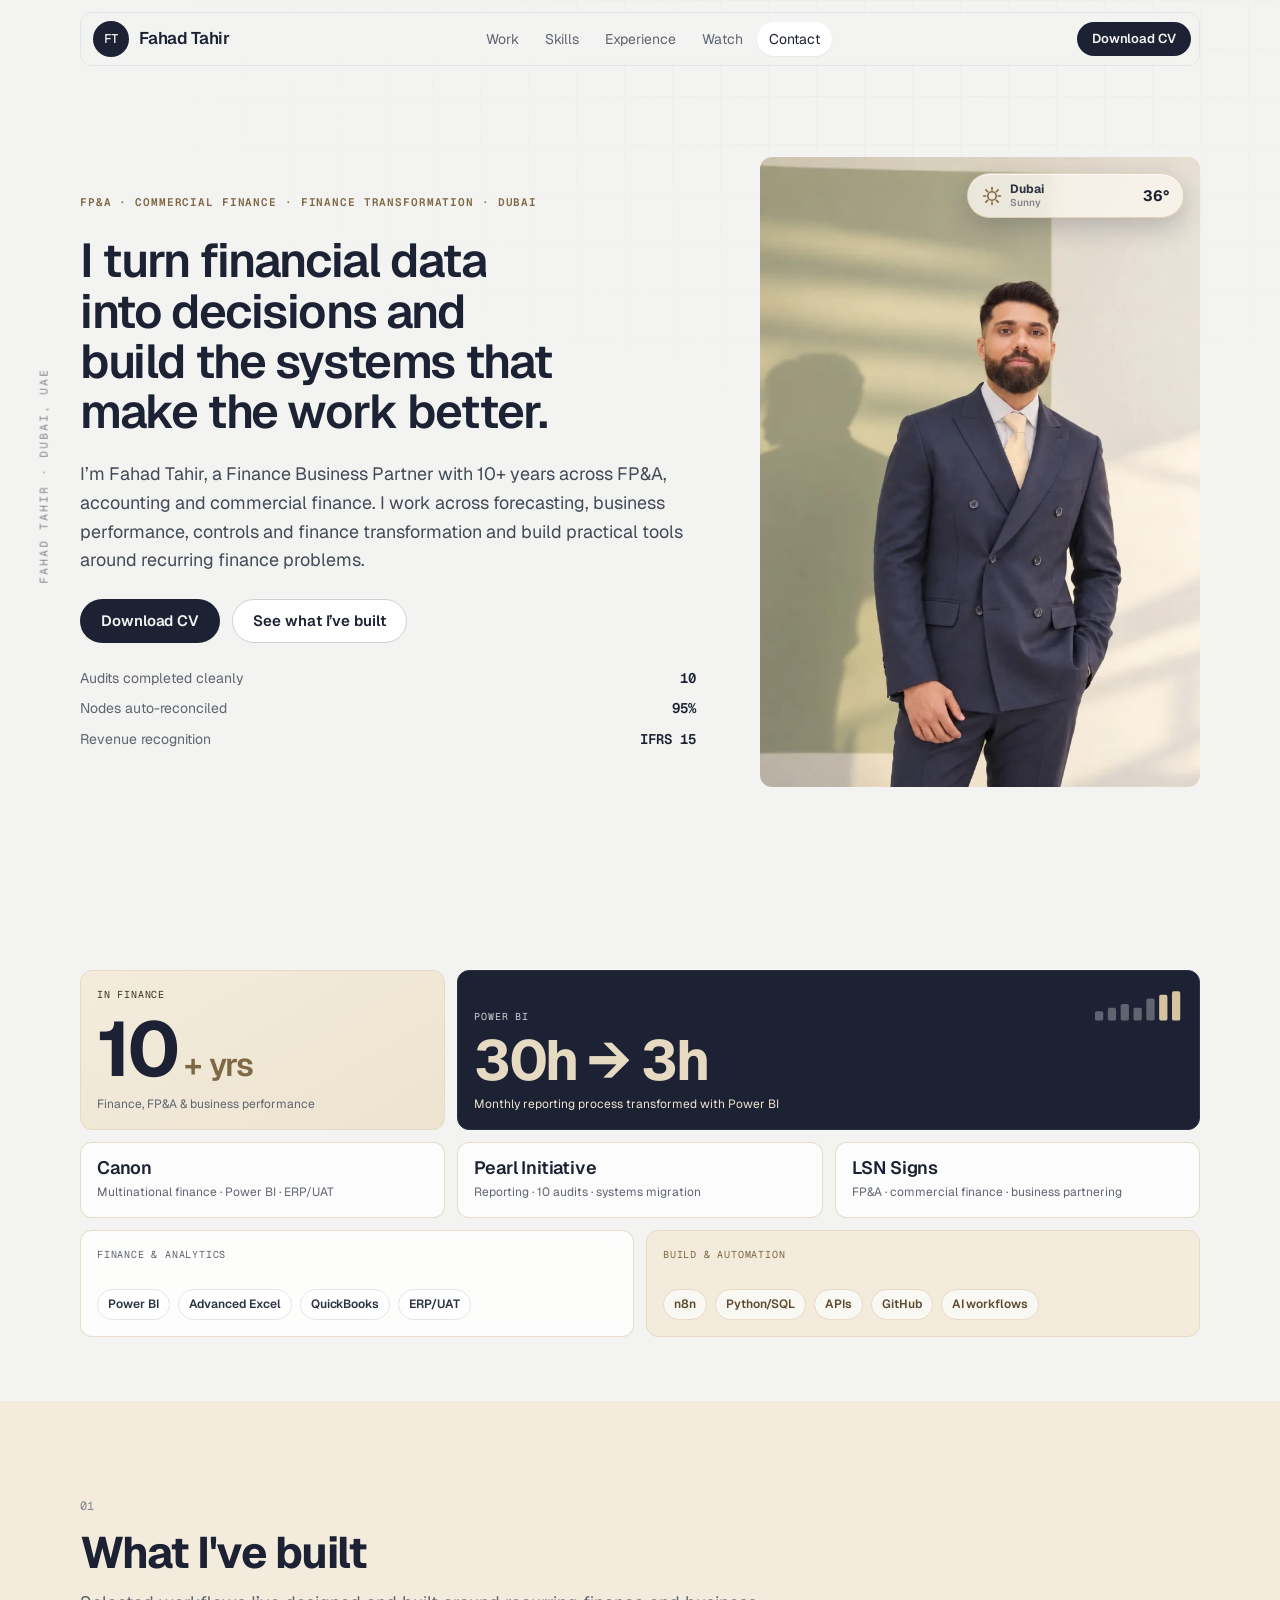
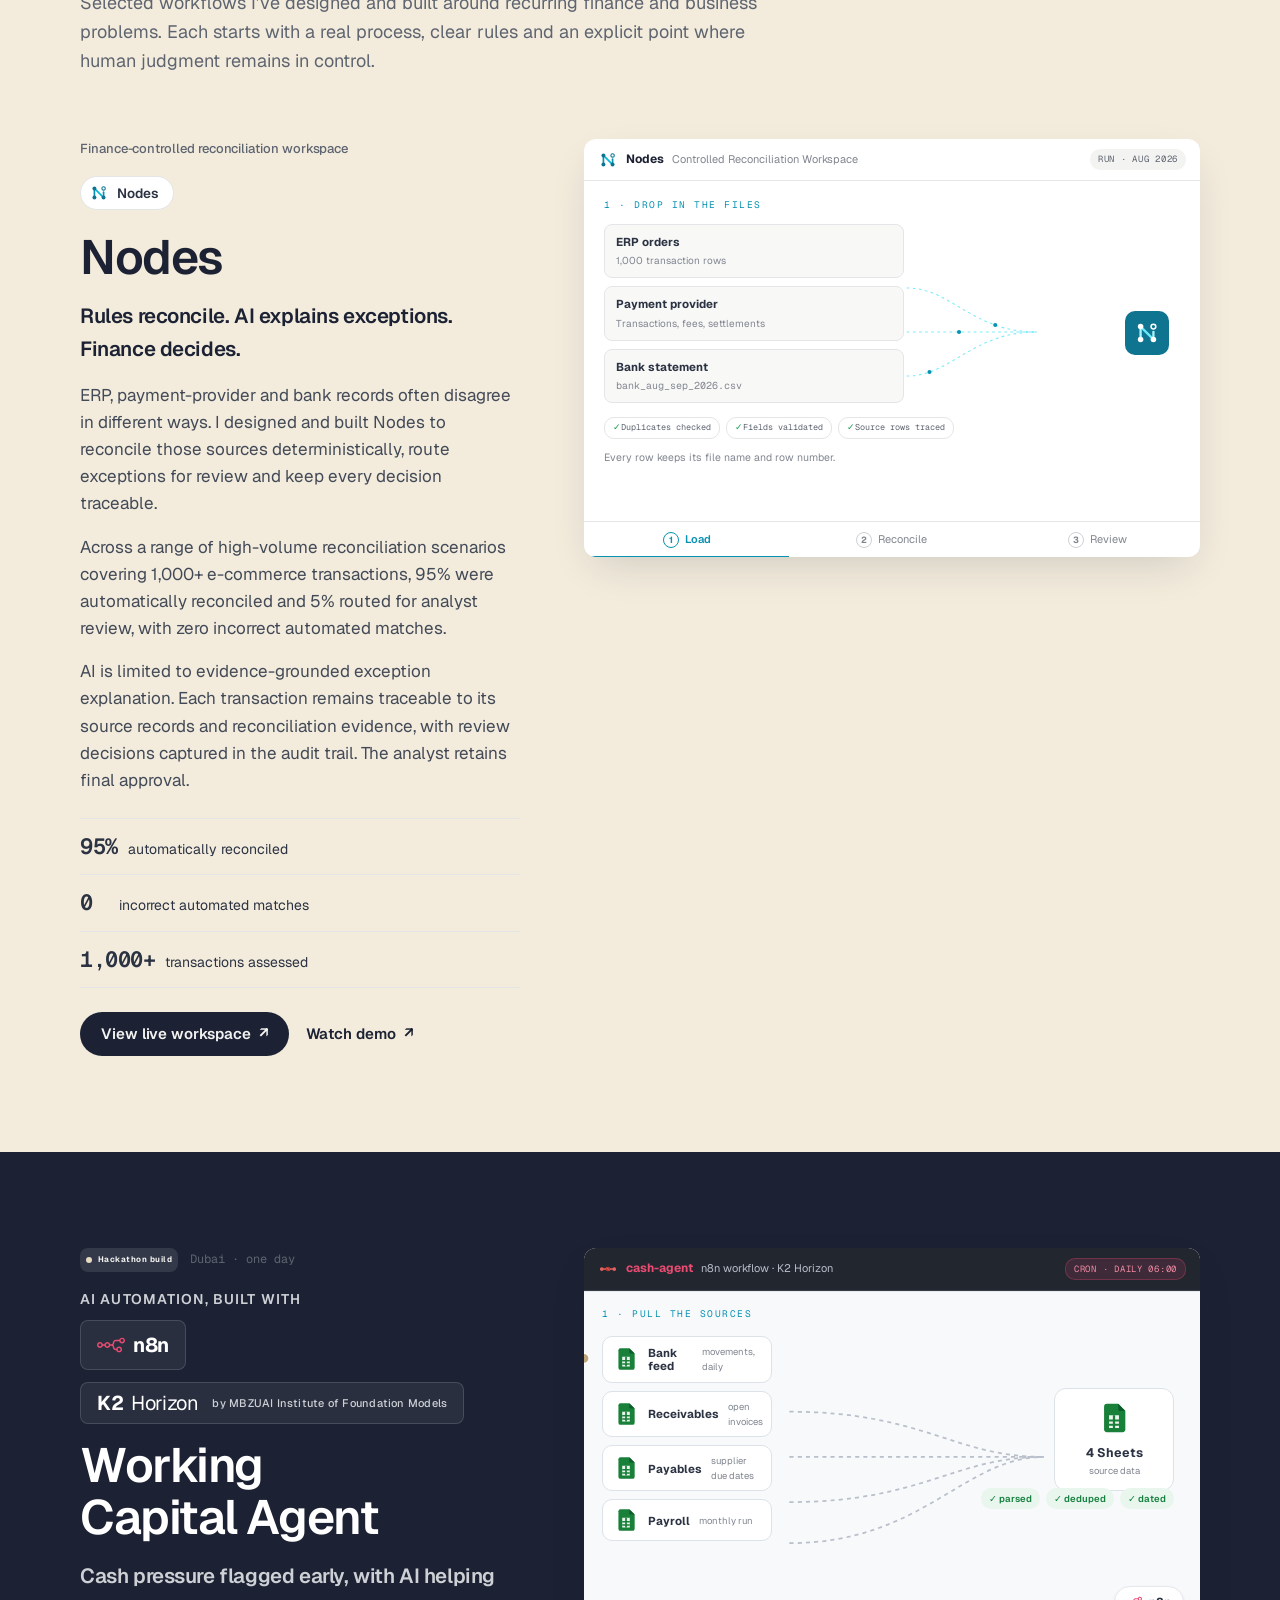
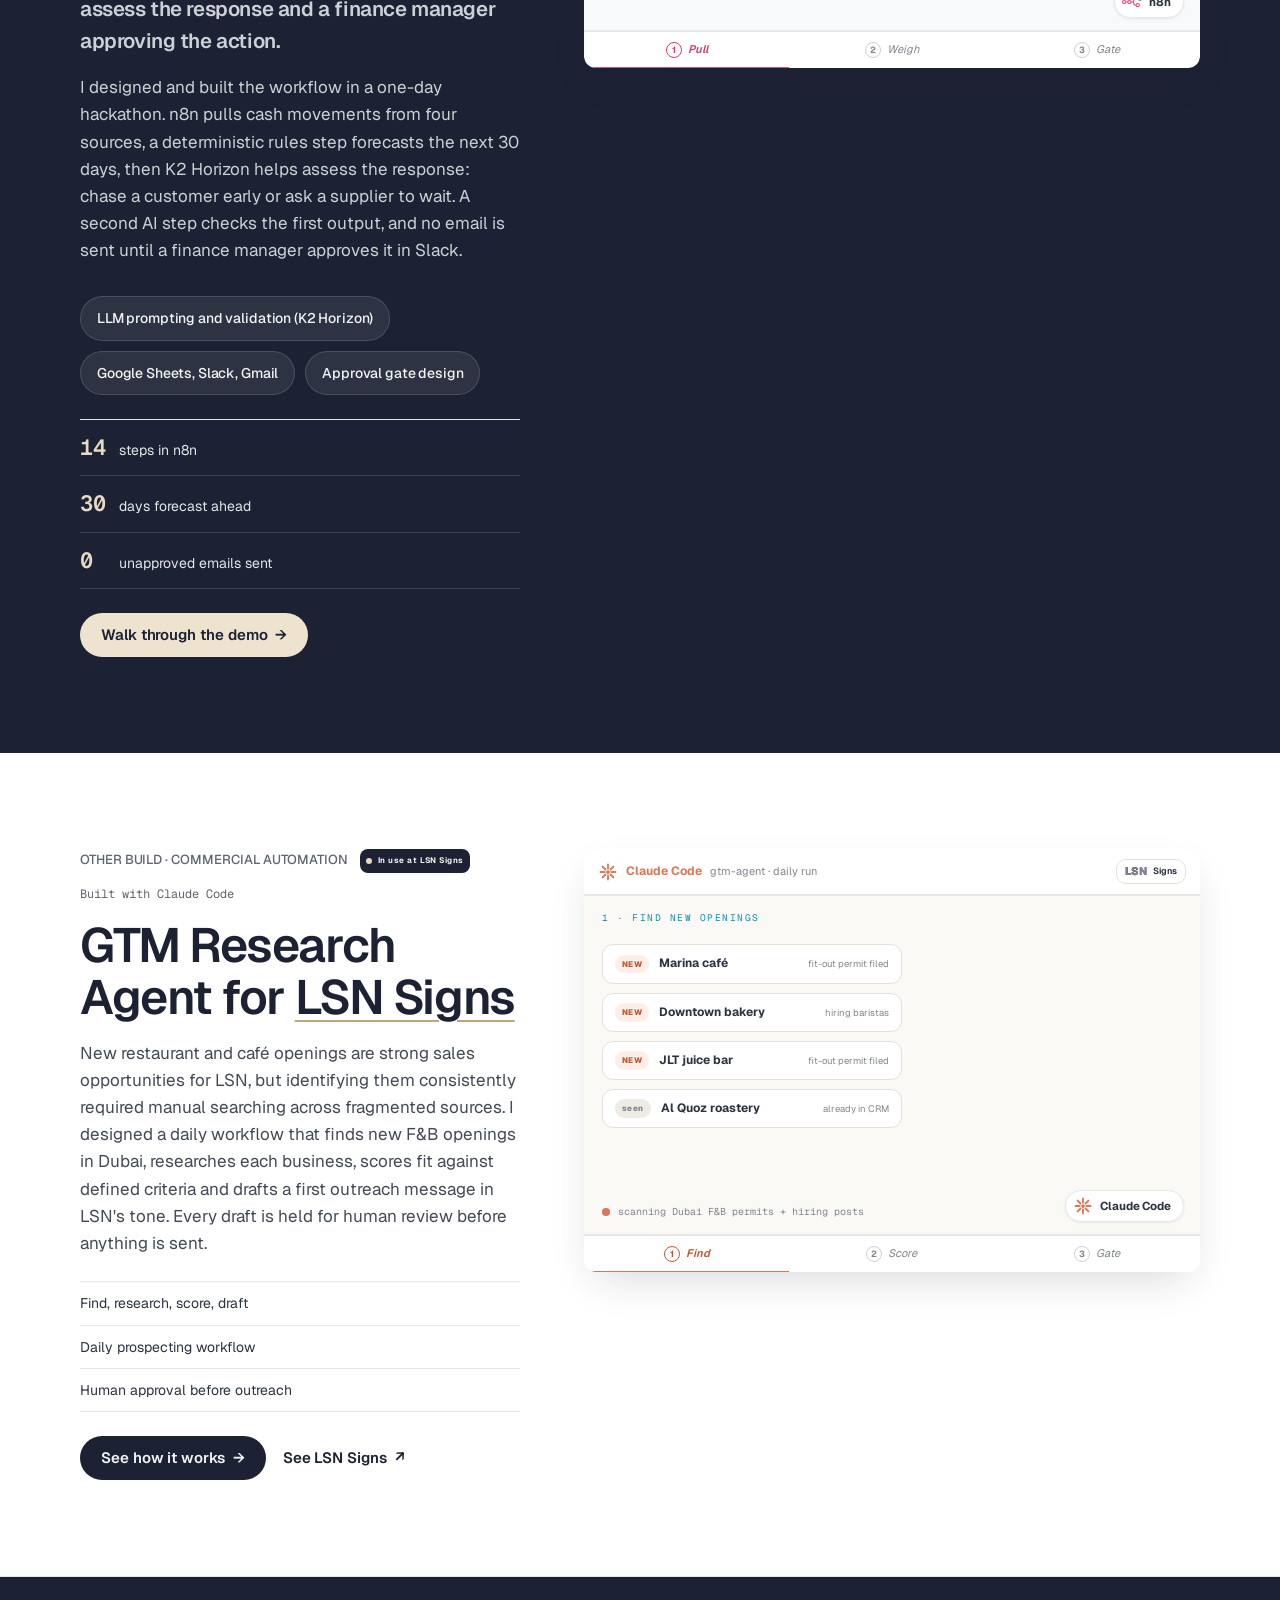
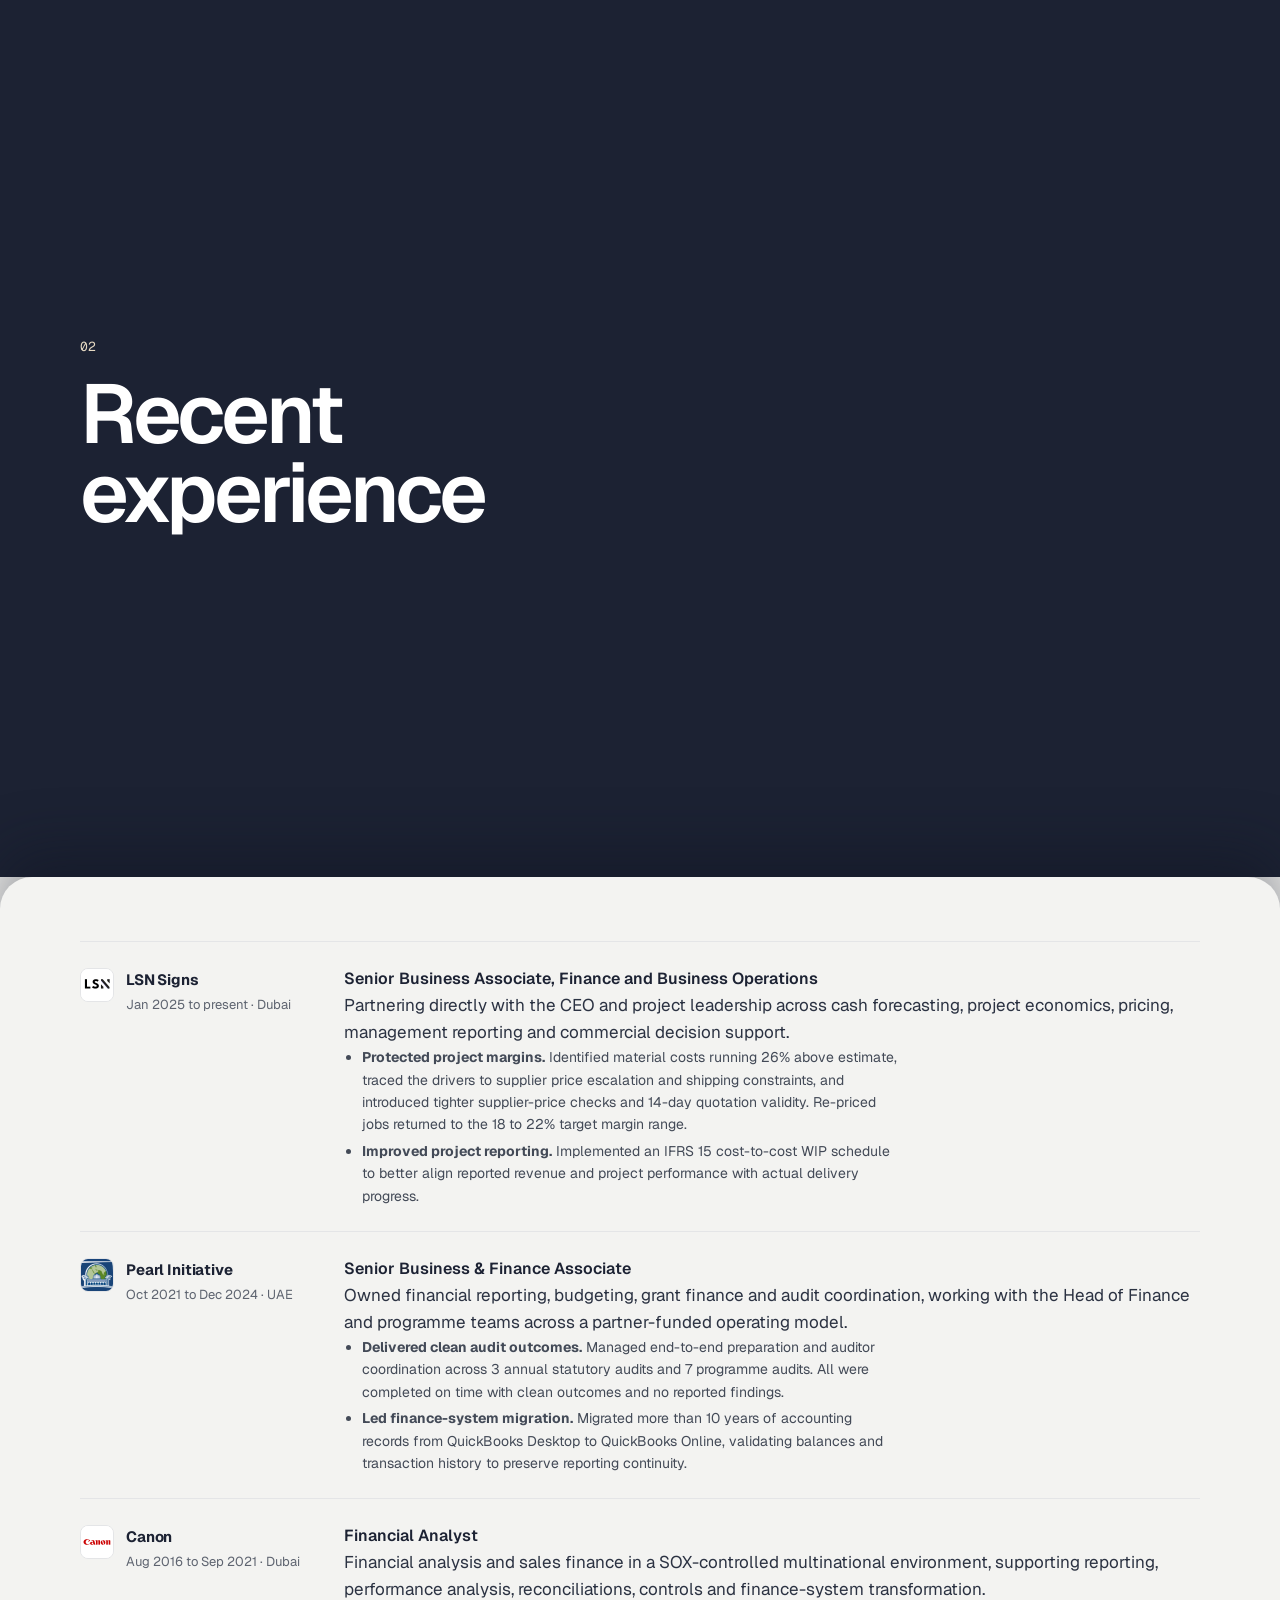
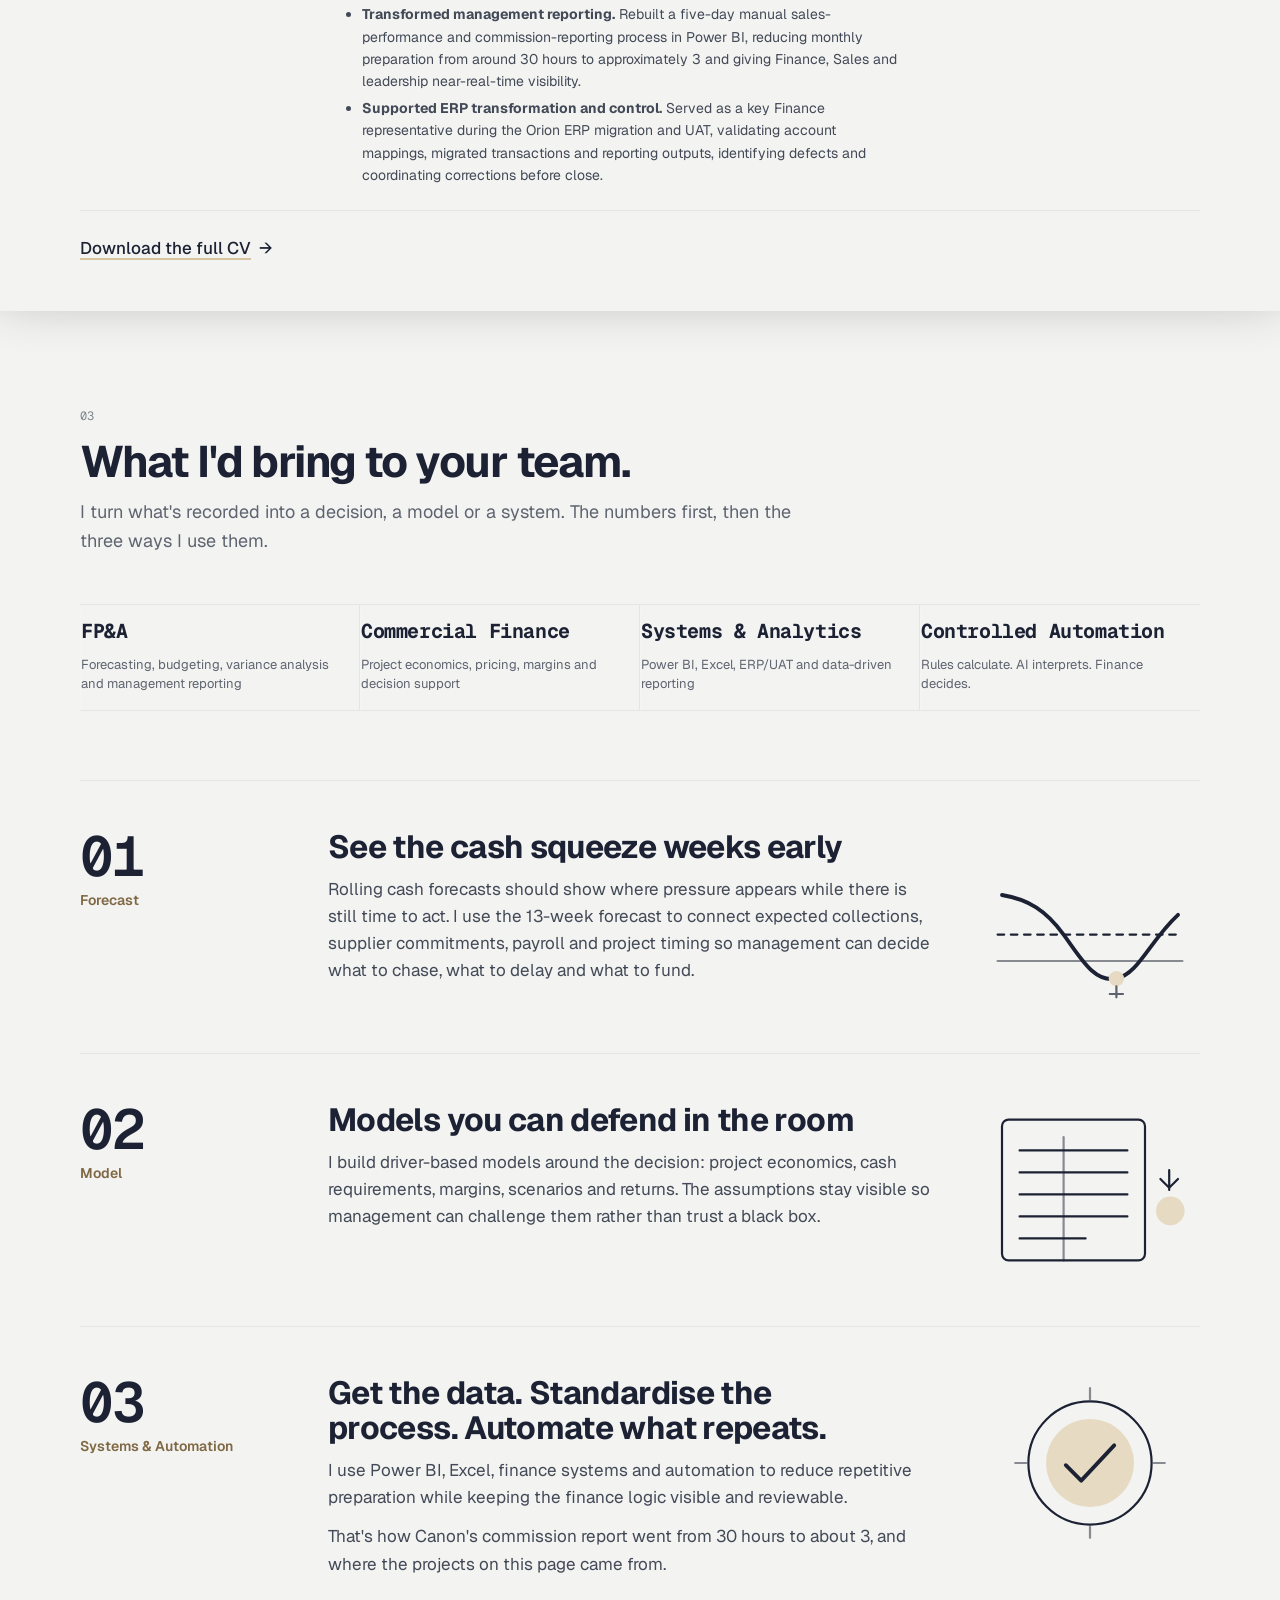
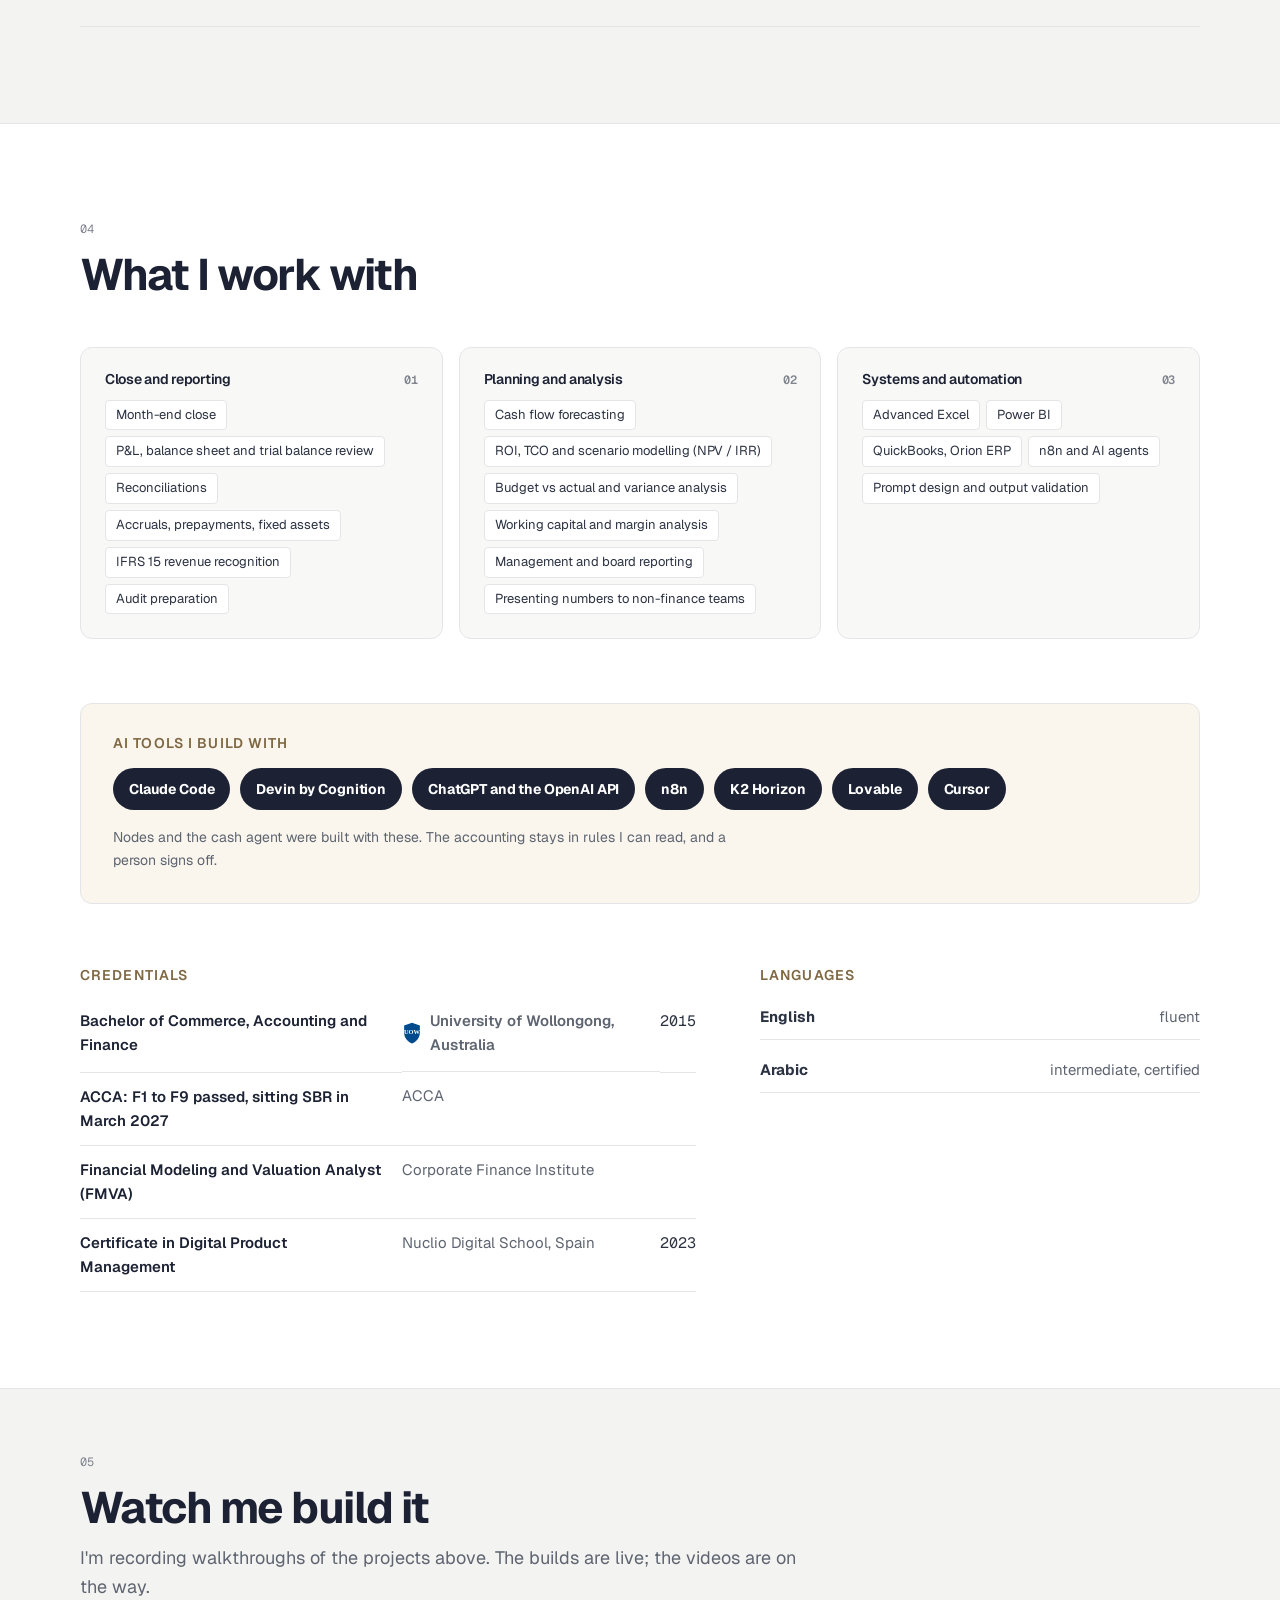
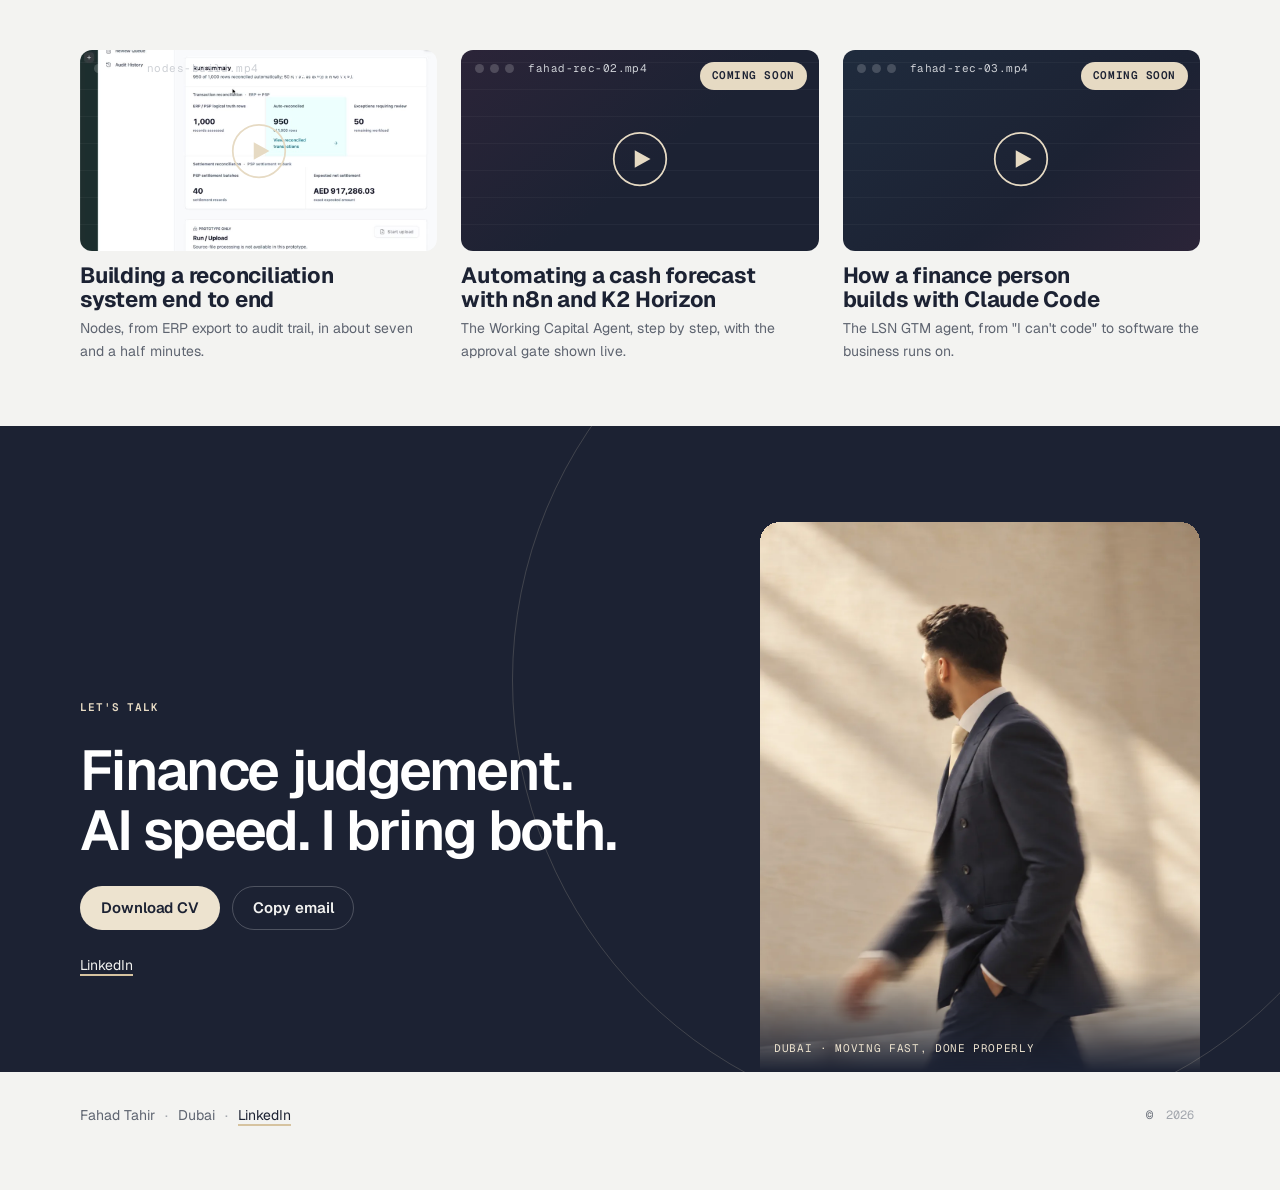
==== commit 7e294391: "content: refresh What I'd bring section Co-Authored-By: Devin AI <158243242+devin-ai-integration[bot" ====
--- a/index.html
+++ b/index.html
@@ -432,10 +432,10 @@
         </div>
 
         <div class="band-grid band-inline rv" data-view>
-          <div class="bnum"><b>ROI models</b><span>ROI and payback models a CFO can pick apart line by line</span></div>
-          <div class="bnum"><b>USD 2.5m</b><span>of monthly sales I reported at Canon. Month-end at volume doesn't scare me</span></div>
-          <div class="bnum"><b>BI + Excel</b><span>I pull my own data instead of queuing for it. Power BI and advanced Excel</span></div>
-          <div class="bnum"><b>AI + rules</b><span>Automation with an off switch. Rules do the maths, AI explains, a human says yes or no</span></div>
+          <div class="bnum"><b>FP&amp;A</b><span>Forecasting, budgeting, variance analysis and management reporting</span></div>
+          <div class="bnum"><b>Commercial Finance</b><span>Project economics, pricing, margins and decision support</span></div>
+          <div class="bnum"><b>Systems &amp; Analytics</b><span>Power BI, Excel, ERP/UAT and data-driven reporting</span></div>
+          <div class="bnum"><b>Controlled Automation</b><span>Rules calculate. AI interprets. Finance decides.</span></div>
         </div>
         <p class="also rv" data-view>Every variance I report opens with three lines: cause, effect on the budget, agreed action. The budget owner sees it before leadership does.</p>
 
@@ -444,8 +444,7 @@
             <div class="yr"><span class="num">01</span><small>Forecast</small></div>
             <div class="chap-body">
               <h3>See the cash squeeze weeks early</h3>
-              <p>Rolling cash forecasts that flag the week a supplier payment leaves before a customer pays, so we can decide who to chase and who to pay first. Scenario versions for "what if the big client pays late" too.</p>
-              <p>I run this at LSN today. The CEO plans around a 13-week cash forecast I update every month. Separately, a job-cost variance review caught material costs running 26% over estimate, which is why our quotes now expire in 14 days.</p>
+              <p>Rolling cash forecasts should show where pressure appears while there is still time to act. I use the 13-week forecast to connect expected collections, supplier commitments, payroll and project timing so management can decide what to chase, what to delay and what to fund.</p>
             </div>
             <svg class="doodle chap-art" viewBox="0 0 200 160" aria-hidden="true">
               <path class="ink" d="M16 120h168" opacity=".5"/>
@@ -460,8 +459,7 @@
             <div class="yr"><span class="num">02</span><small>Model</small></div>
             <div class="chap-body">
               <h3>Models you can defend in the room</h3>
-              <p>ROI, payback, TCO, NPV/IRR. Built so a CFO or a client can pull them apart line by line. Budget versus actual, margin per project or unit, and the cost structure underneath, not just a top-line answer.</p>
-              <p>Ten years of real P&amp;Ls, balance sheets and reconciliations means my assumptions come from how companies actually behave, not how a template says they should.</p>
+              <p>I build driver-based models around the decision: project economics, cash requirements, margins, scenarios and returns. The assumptions stay visible so management can challenge them rather than trust a black box.</p>
             </div>
             <svg class="doodle chap-art" viewBox="0 0 200 160" aria-hidden="true">
               <rect class="ink" x="20" y="16" width="130" height="128" rx="6"/>
@@ -473,10 +471,10 @@
           </li>
 
           <li class="chapter rv" data-view>
-            <div class="yr"><span class="num">03</span><small>Extract &amp; automate</small></div>
+            <div class="yr"><span class="num">03</span><small>Systems &amp; Automation</small></div>
             <div class="chap-body">
-              <h3>Get the data, then automate the grind</h3>
-              <p>I get what I need straight from the system rather than asking someone for an export. Power BI and advanced Excel today. And if a process eats the team's week, I rebuild the process.</p>
+              <h3>Get the data. Standardise the process. Automate what repeats.</h3>
+              <p>I use Power BI, Excel, finance systems and automation to reduce repetitive preparation while keeping the finance logic visible and reviewable.</p>
               <p>That's how Canon's commission report went from 30 hours to about 3, and where the projects on this page came from.</p>
             </div>
             <svg class="doodle chap-art" viewBox="0 0 200 160" aria-hidden="true">
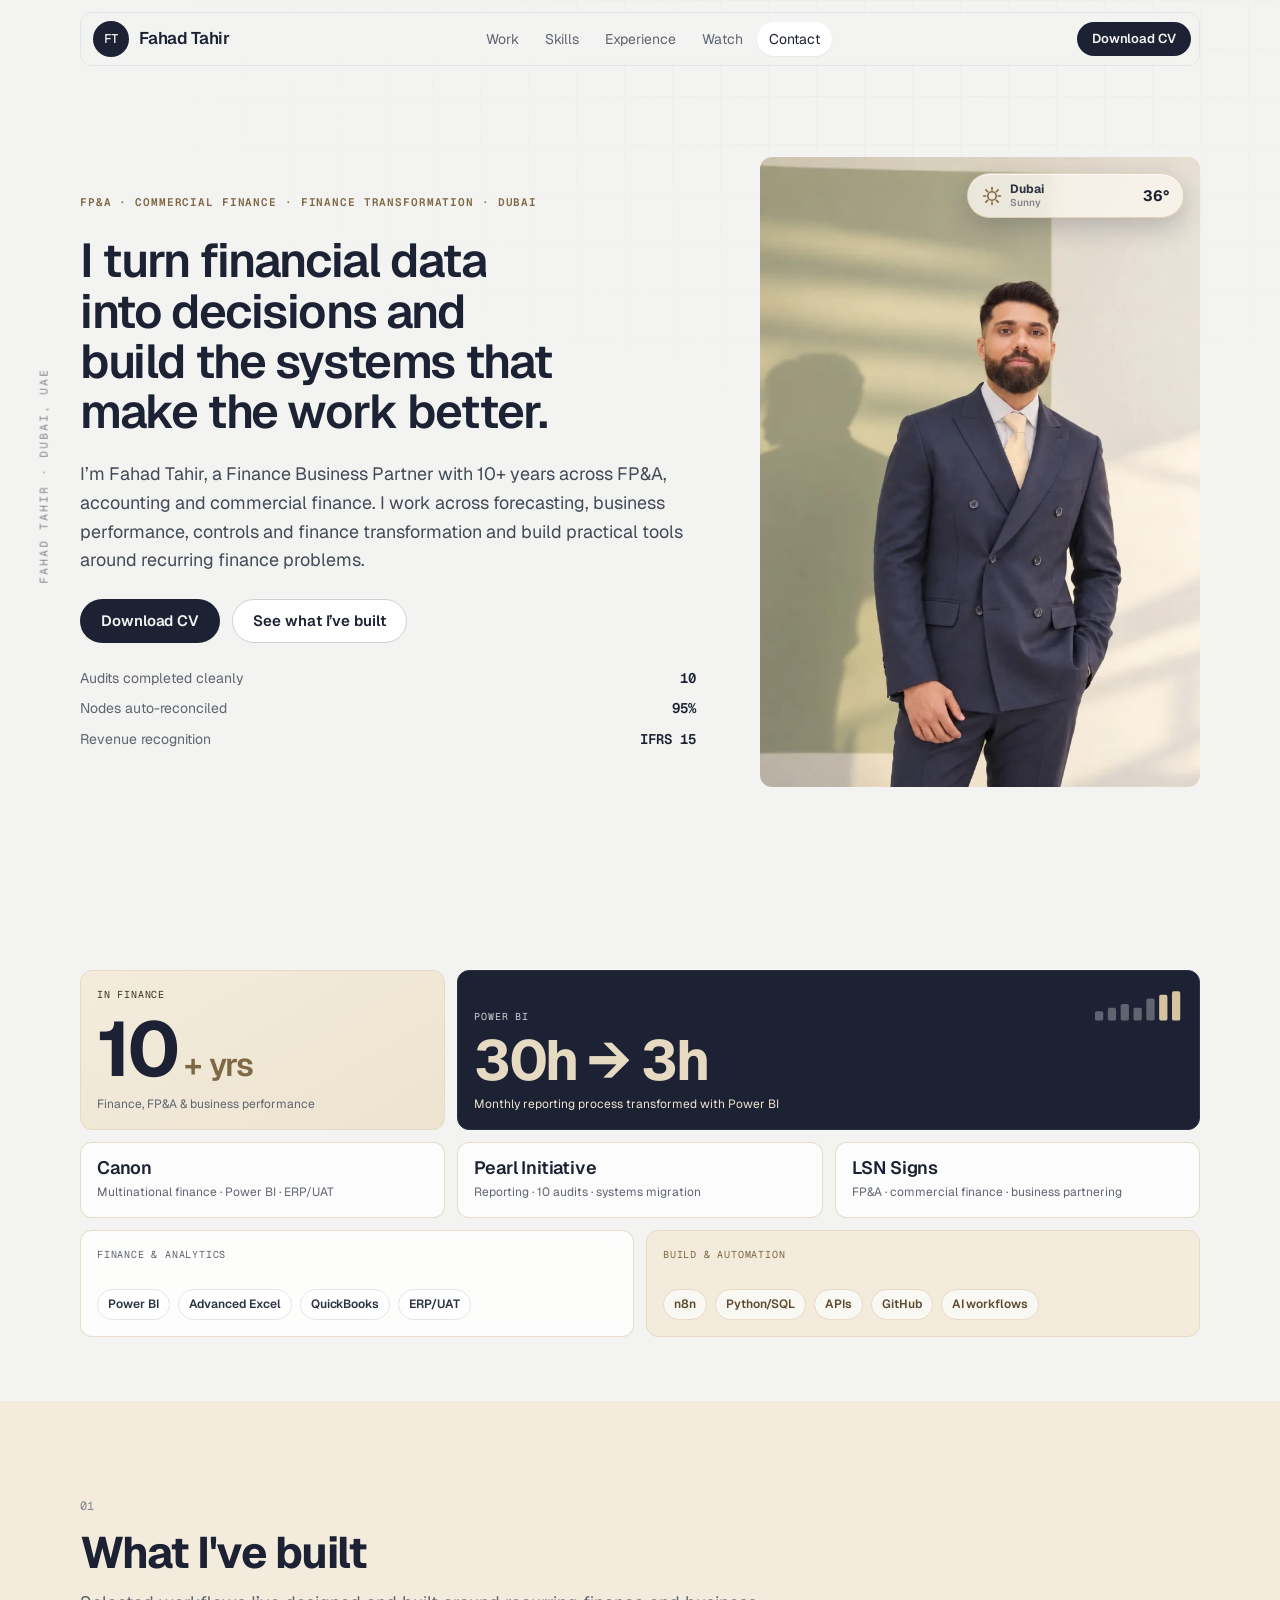
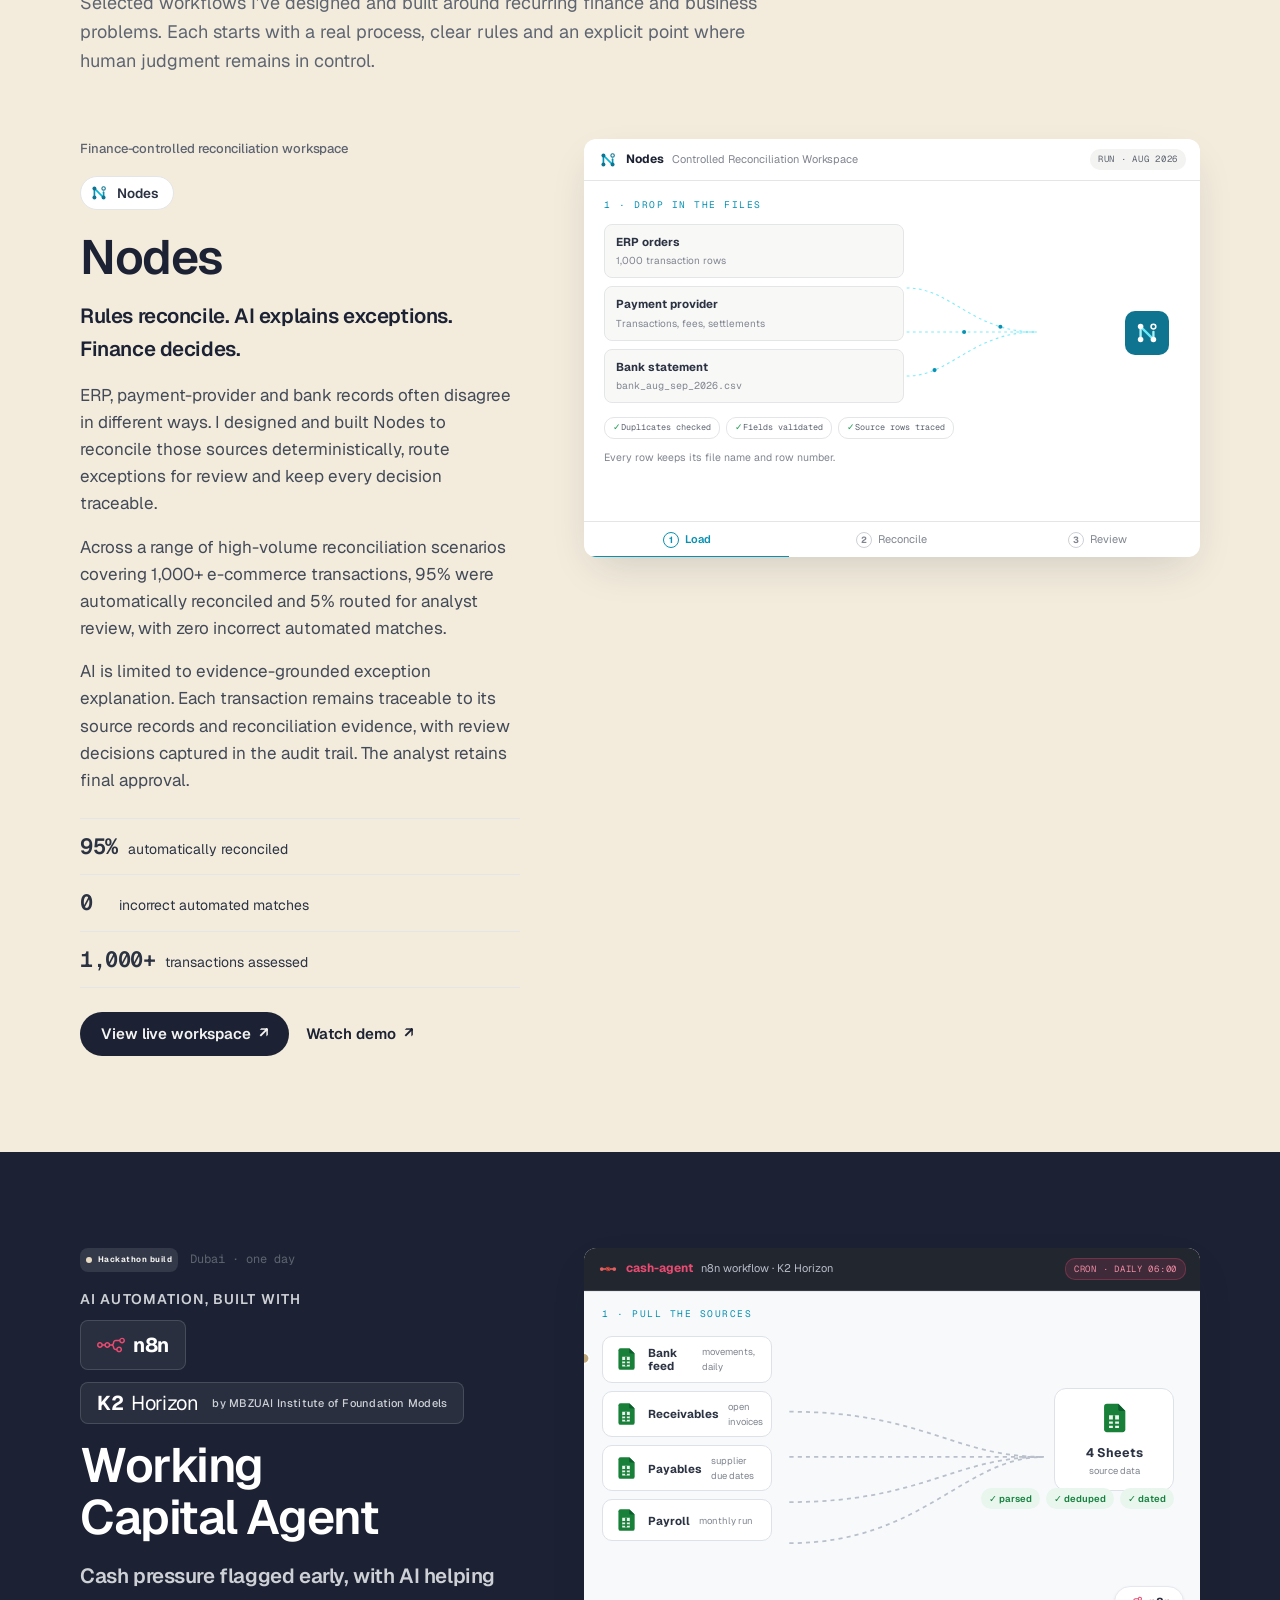
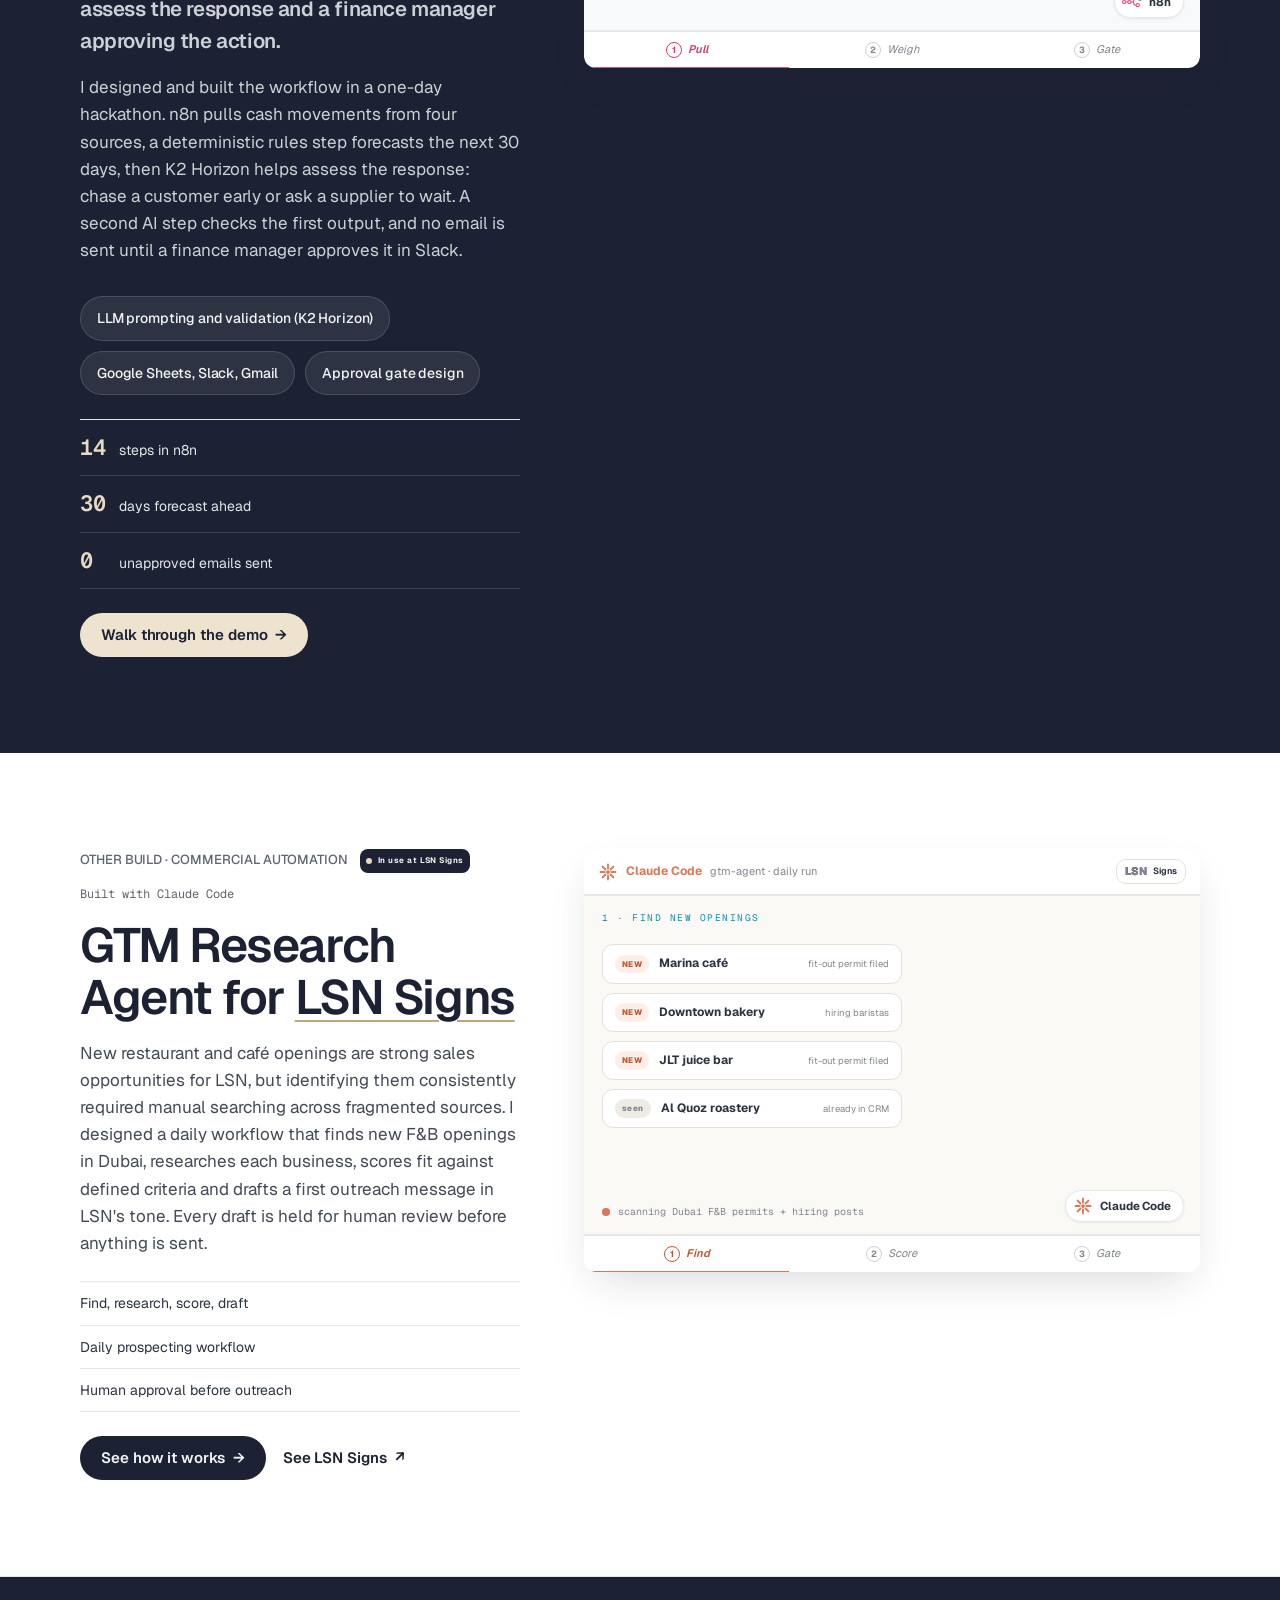
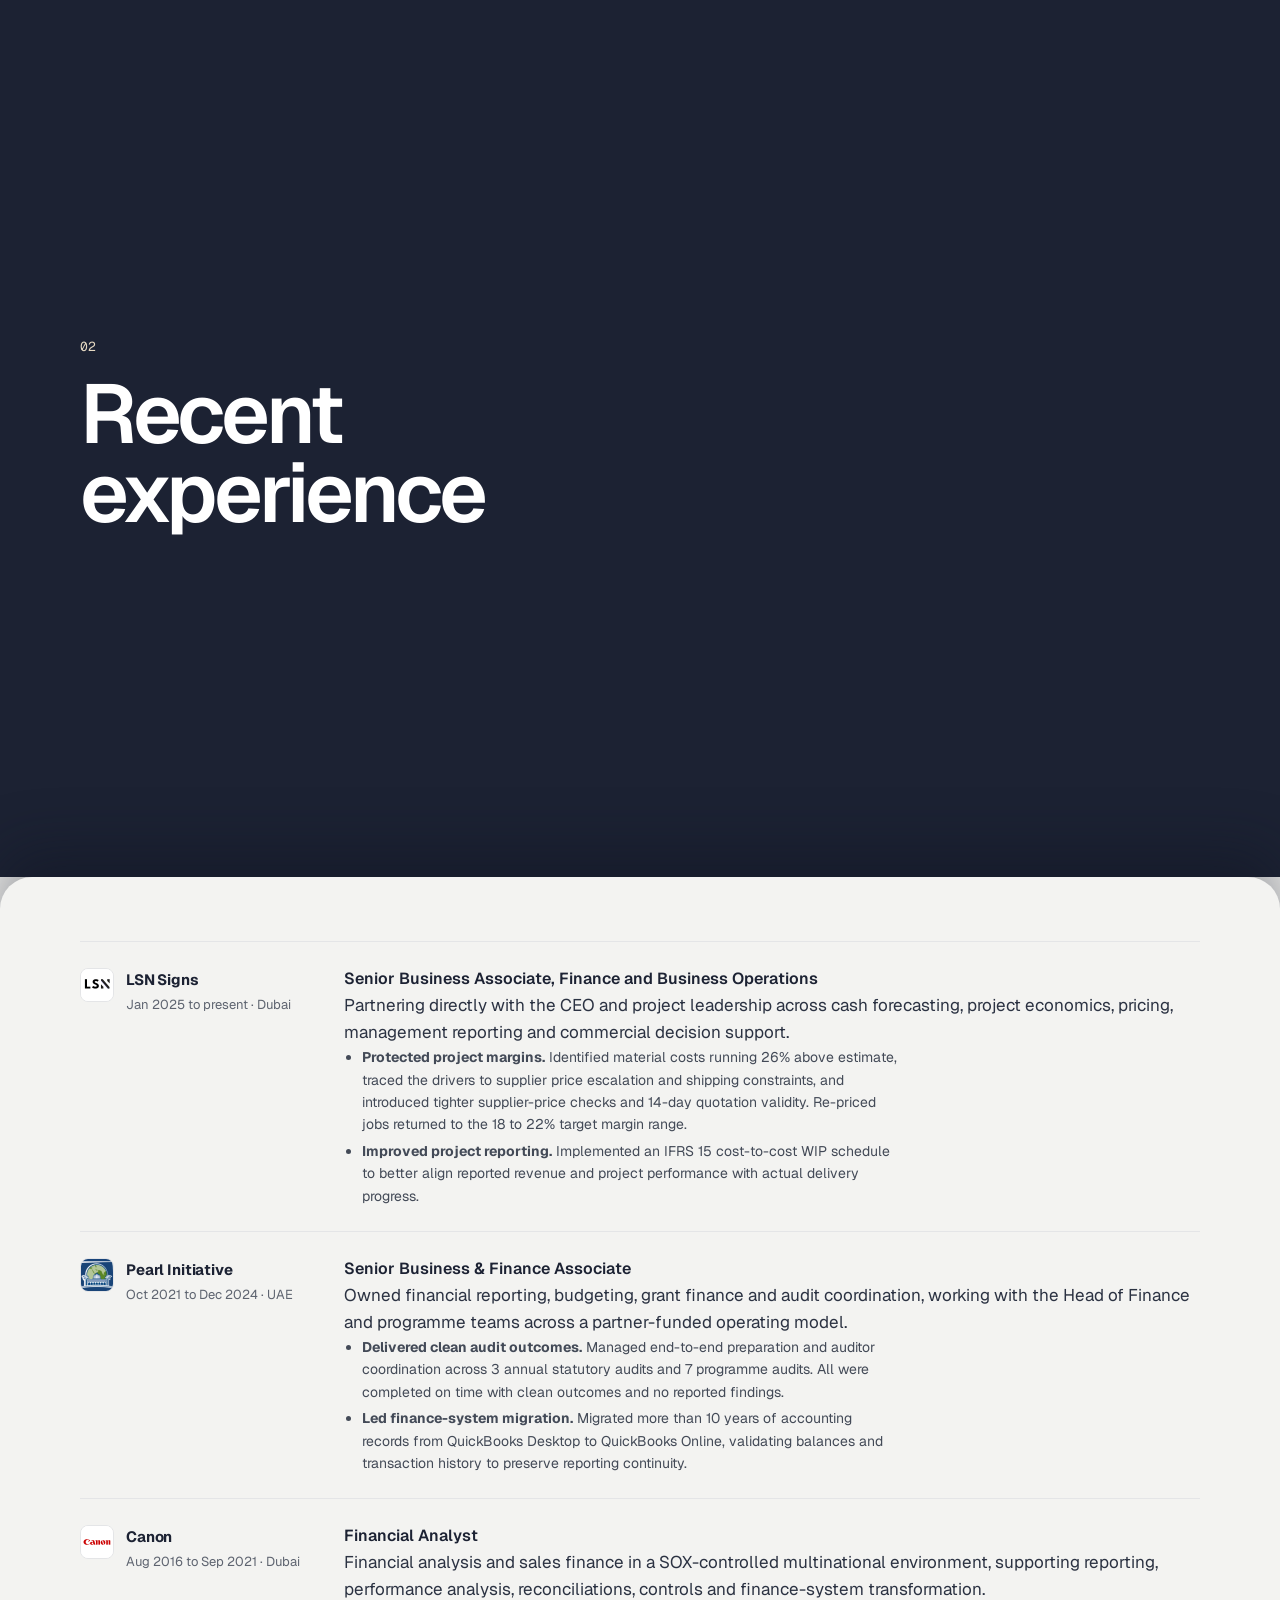
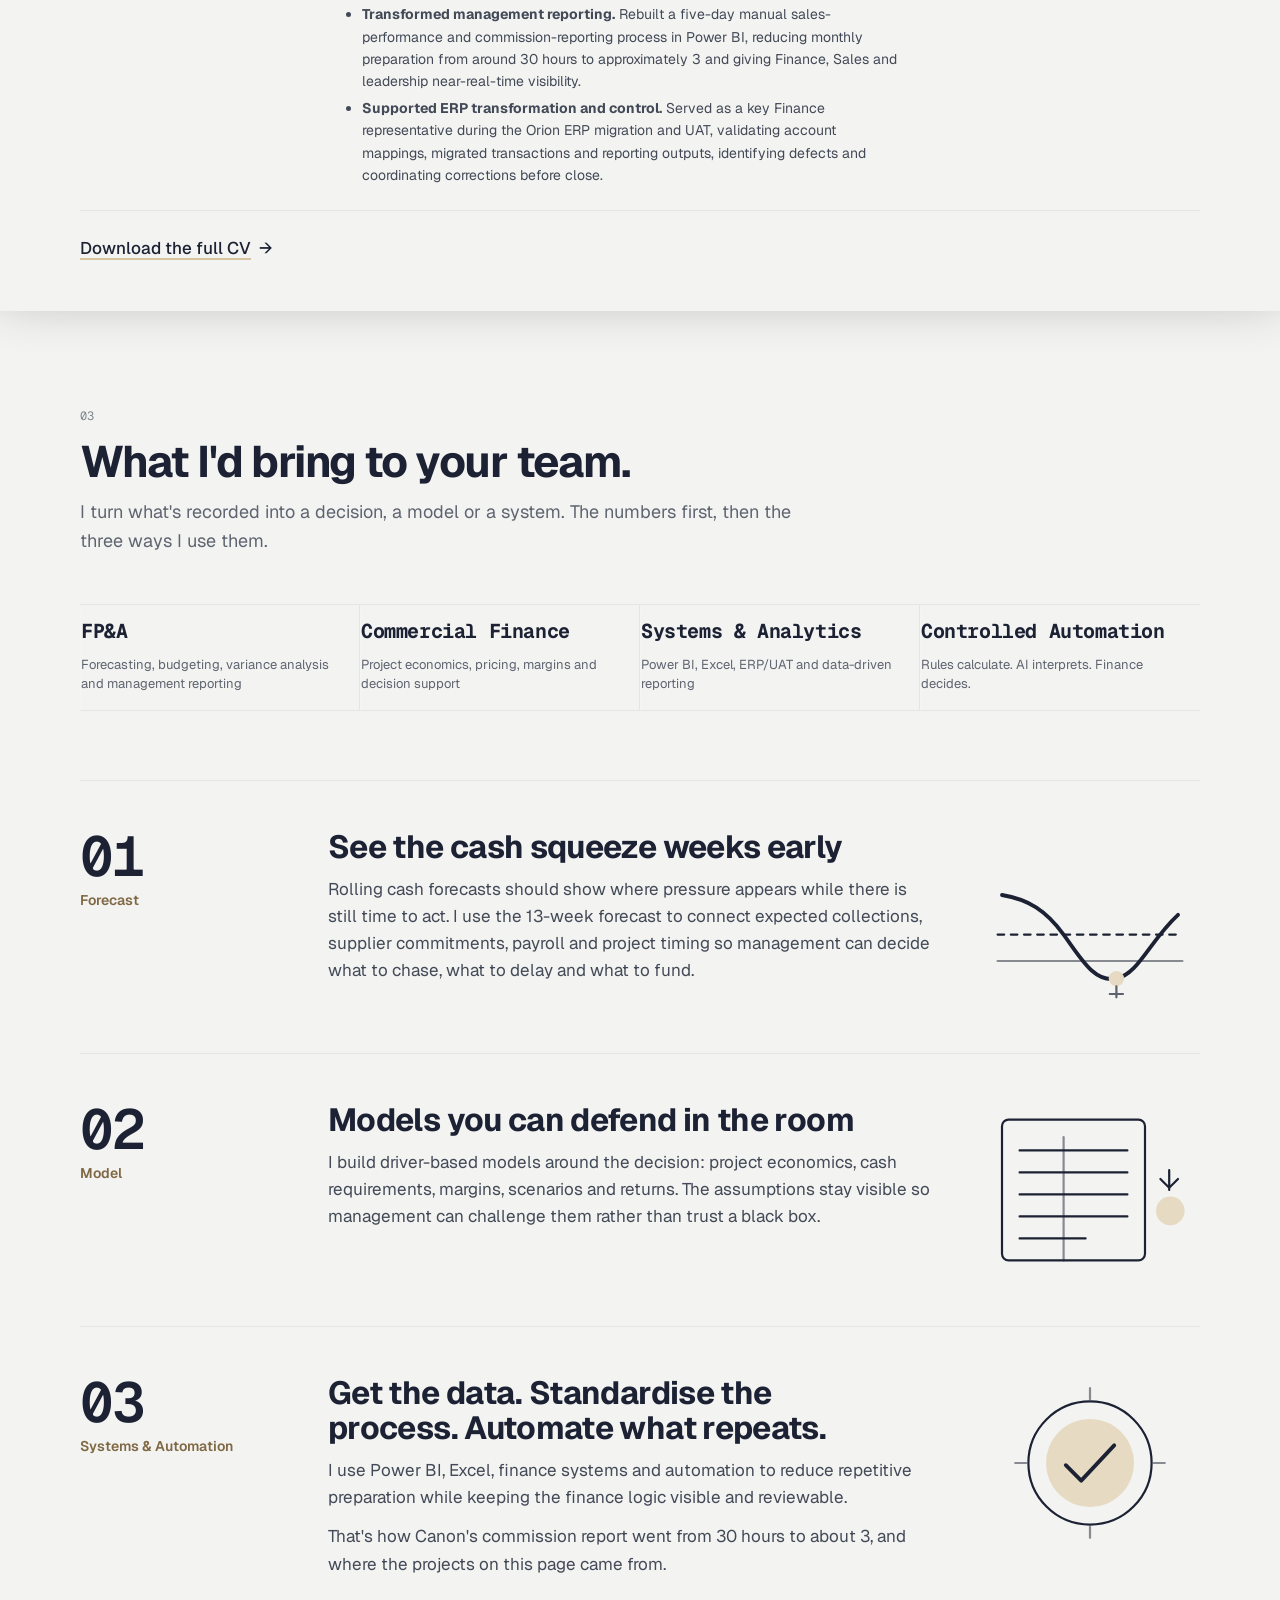
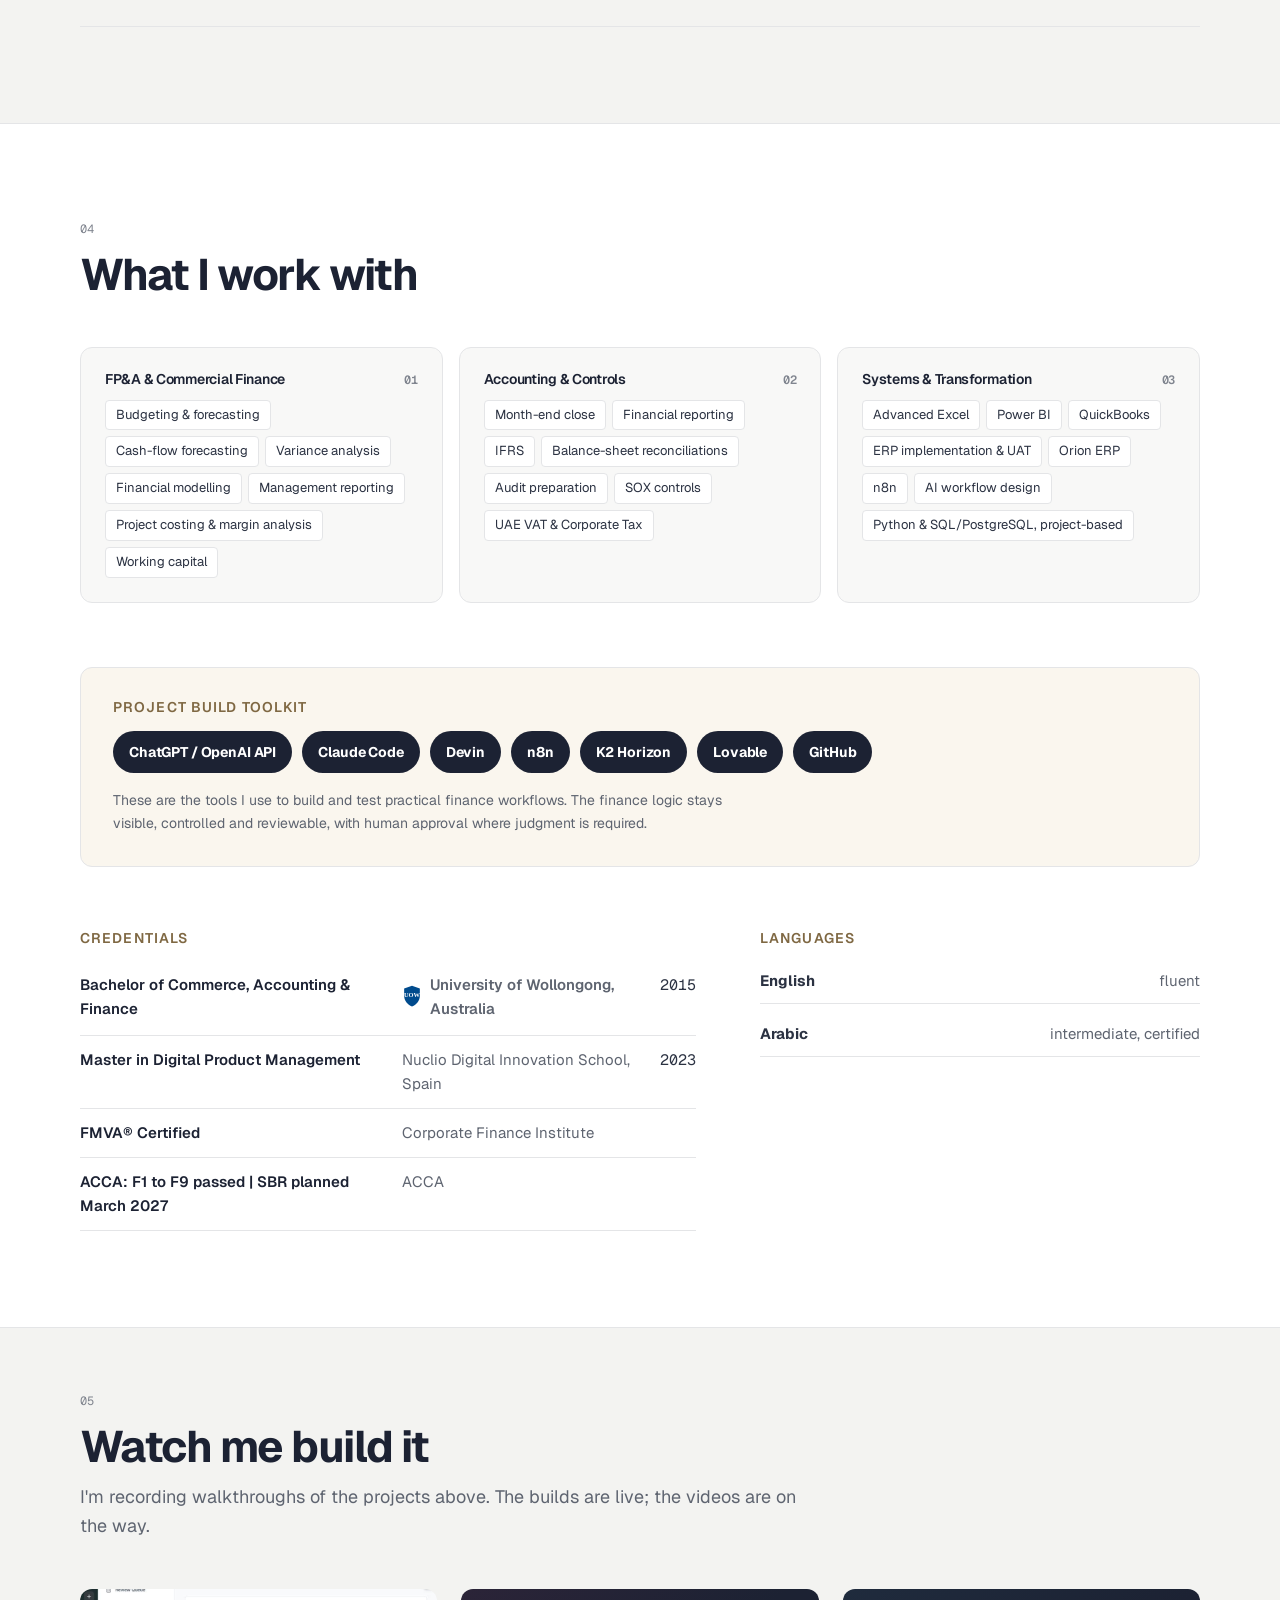
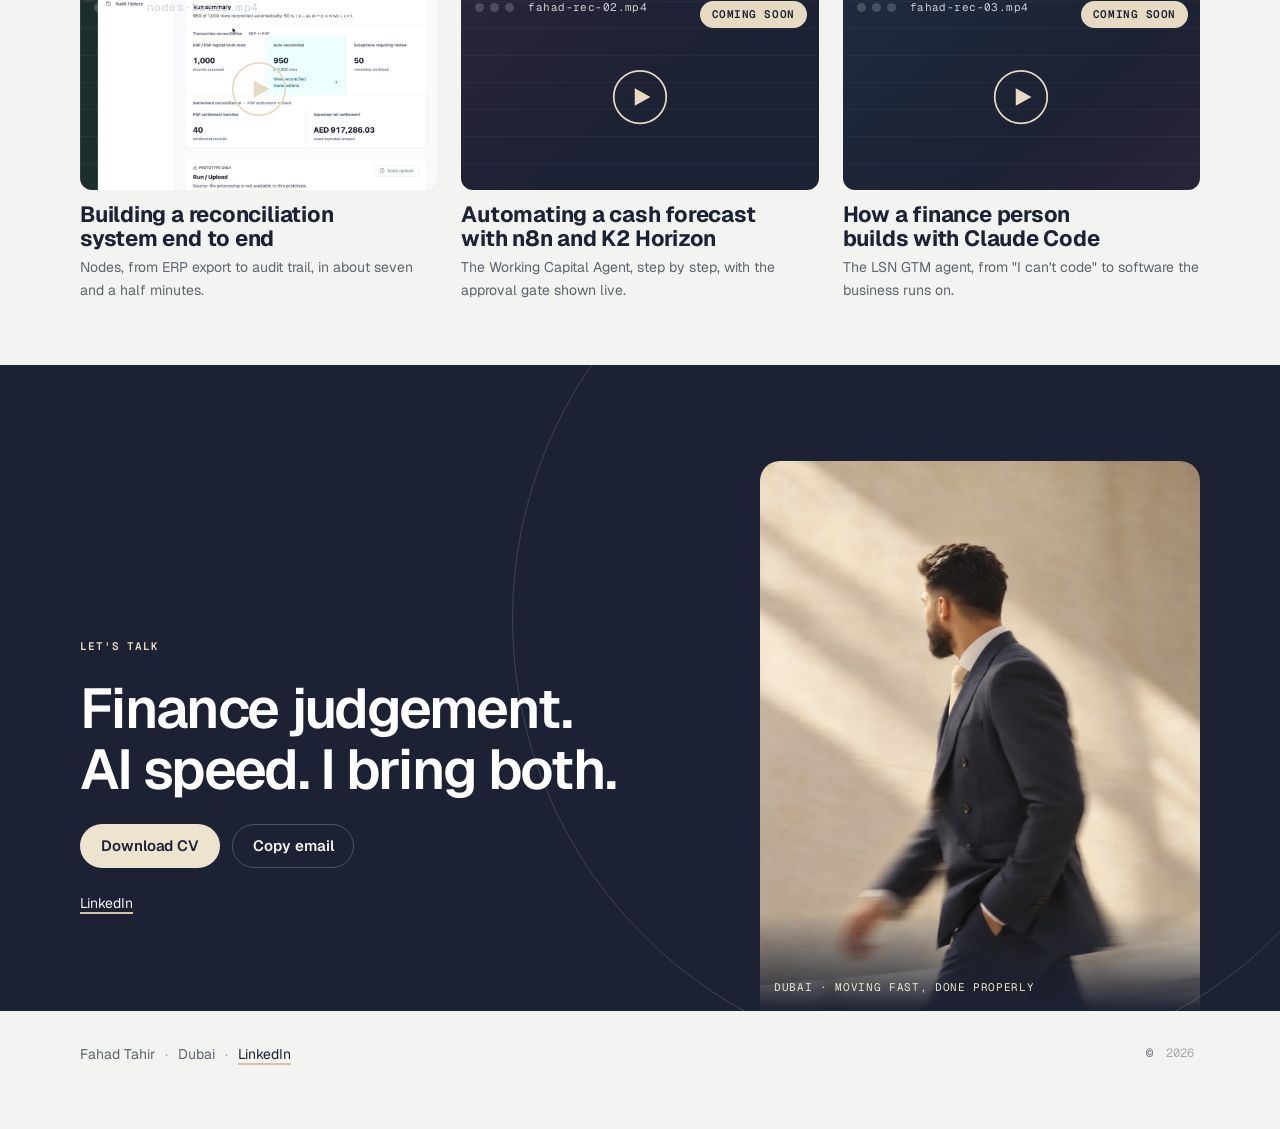
==== commit 92f6b42b: "content: refresh skills, build toolkit, credentials Co-Authored-By: Devin AI <158243242+devin-ai-int" ====
--- a/index.html
+++ b/index.html
@@ -499,25 +499,25 @@
         </div>
         <div class="skills">
           <div class="skill rv" data-view>
-            <h3>Close and reporting <span class="idx">01</span></h3>
-            <ul><li>Month-end close</li><li>P&amp;L, balance sheet and trial balance review</li><li>Reconciliations</li><li>Accruals, prepayments, fixed assets</li><li>IFRS 15 revenue recognition</li><li>Audit preparation</li></ul>
+            <h3>FP&amp;A &amp; Commercial Finance <span class="idx">01</span></h3>
+            <ul><li>Budgeting &amp; forecasting</li><li>Cash-flow forecasting</li><li>Variance analysis</li><li>Financial modelling</li><li>Management reporting</li><li>Project costing &amp; margin analysis</li><li>Working capital</li></ul>
           </div>
           <div class="skill rv" data-view style="--d:80ms">
-            <h3>Planning and analysis <span class="idx">02</span></h3>
-            <ul><li>Cash flow forecasting</li><li>ROI, TCO and scenario modelling (NPV / IRR)</li><li>Budget vs actual and variance analysis</li><li>Working capital and margin analysis</li><li>Management and board reporting</li><li>Presenting numbers to non-finance teams</li></ul>
+            <h3>Accounting &amp; Controls <span class="idx">02</span></h3>
+            <ul><li>Month-end close</li><li>Financial reporting</li><li>IFRS</li><li>Balance-sheet reconciliations</li><li>Audit preparation</li><li>SOX controls</li><li>UAE VAT &amp; Corporate Tax</li></ul>
           </div>
           <div class="skill rv" data-view style="--d:160ms">
-            <h3>Systems and automation <span class="idx">03</span></h3>
-            <ul><li>Advanced Excel</li><li>Power BI</li><li>QuickBooks, Orion ERP</li><li>n8n and AI agents</li><li>Prompt design and output validation</li></ul>
+            <h3>Systems &amp; Transformation <span class="idx">03</span></h3>
+            <ul><li>Advanced Excel</li><li>Power BI</li><li>QuickBooks</li><li>ERP implementation &amp; UAT</li><li>Orion ERP</li><li>n8n</li><li>AI workflow design</li><li>Python &amp; SQL/PostgreSQL, project-based</li></ul>
           </div>
         </div>
 
         <div class="ai-kit rv" data-view>
-          <h3 class="sub-h">AI tools I build with</h3>
-          <ul class="chips" aria-label="AI tools">
-            <li>Claude Code</li><li>Devin by Cognition</li><li>ChatGPT and the OpenAI API</li><li>n8n</li><li>K2 Horizon</li><li>Lovable</li><li>Cursor</li>
+          <h3 class="sub-h">PROJECT BUILD TOOLKIT</h3>
+          <ul class="chips" aria-label="Project build tools">
+            <li>ChatGPT / OpenAI API</li><li>Claude Code</li><li>Devin</li><li>n8n</li><li>K2 Horizon</li><li>Lovable</li><li>GitHub</li>
           </ul>
-          <p class="also">Nodes and the cash agent were built with these. The accounting stays in rules I can read, and a person signs off.</p>
+          <p class="also">These are the tools I use to build and test practical finance workflows. The finance logic stays visible, controlled and reviewable, with human approval where judgment is required.</p>
         </div>
 
         <div class="two creds rv" data-view>
@@ -525,10 +525,10 @@
             <h3 class="sub-h">Credentials</h3>
             <table>
               <tbody>
-                <tr class="cred-feat"><td>Bachelor of Commerce, Accounting and Finance</td><td class="cred-uni"><svg class="uow" viewBox="0 0 28 32" aria-hidden="true"><path d="M14 1l11 4v10c0 7-4.5 12.5-11 15C7.5 27.5 3 22 3 15V5z" fill="#004B8D"/><text x="14" y="17" text-anchor="middle" font-family="Georgia,serif" font-size="9" font-weight="700" fill="#fff">UOW</text></svg>University of Wollongong, Australia</td><td class="num">2015</td></tr>
-                <tr><td>ACCA: F1 to F9 passed, sitting SBR in March 2027</td><td>ACCA</td><td></td></tr>
-                <tr><td>Financial Modeling and Valuation Analyst (FMVA)</td><td>Corporate Finance Institute</td><td></td></tr>
-                <tr><td>Certificate in Digital Product Management</td><td>Nuclio Digital School, Spain</td><td class="num">2023</td></tr>
+                <tr class="cred-feat"><td>Bachelor of Commerce, Accounting &amp; Finance</td><td class="cred-uni"><svg class="uow" viewBox="0 0 28 32" aria-hidden="true"><path d="M14 1l11 4v10c0 7-4.5 12.5-11 15C7.5 27.5 3 22 3 15V5z" fill="#004B8D"/><text x="14" y="17" text-anchor="middle" font-family="Georgia,serif" font-size="9" font-weight="700" fill="#fff">UOW</text></svg>University of Wollongong, Australia</td><td class="num">2015</td></tr>
+                <tr><td>Master in Digital Product Management</td><td>Nuclio Digital Innovation School, Spain</td><td class="num">2023</td></tr>
+                <tr><td>FMVA® Certified</td><td>Corporate Finance Institute</td><td></td></tr>
+                <tr><td>ACCA: F1 to F9 passed | SBR planned March 2027</td><td>ACCA</td><td></td></tr>
               </tbody>
             </table>
           </div>
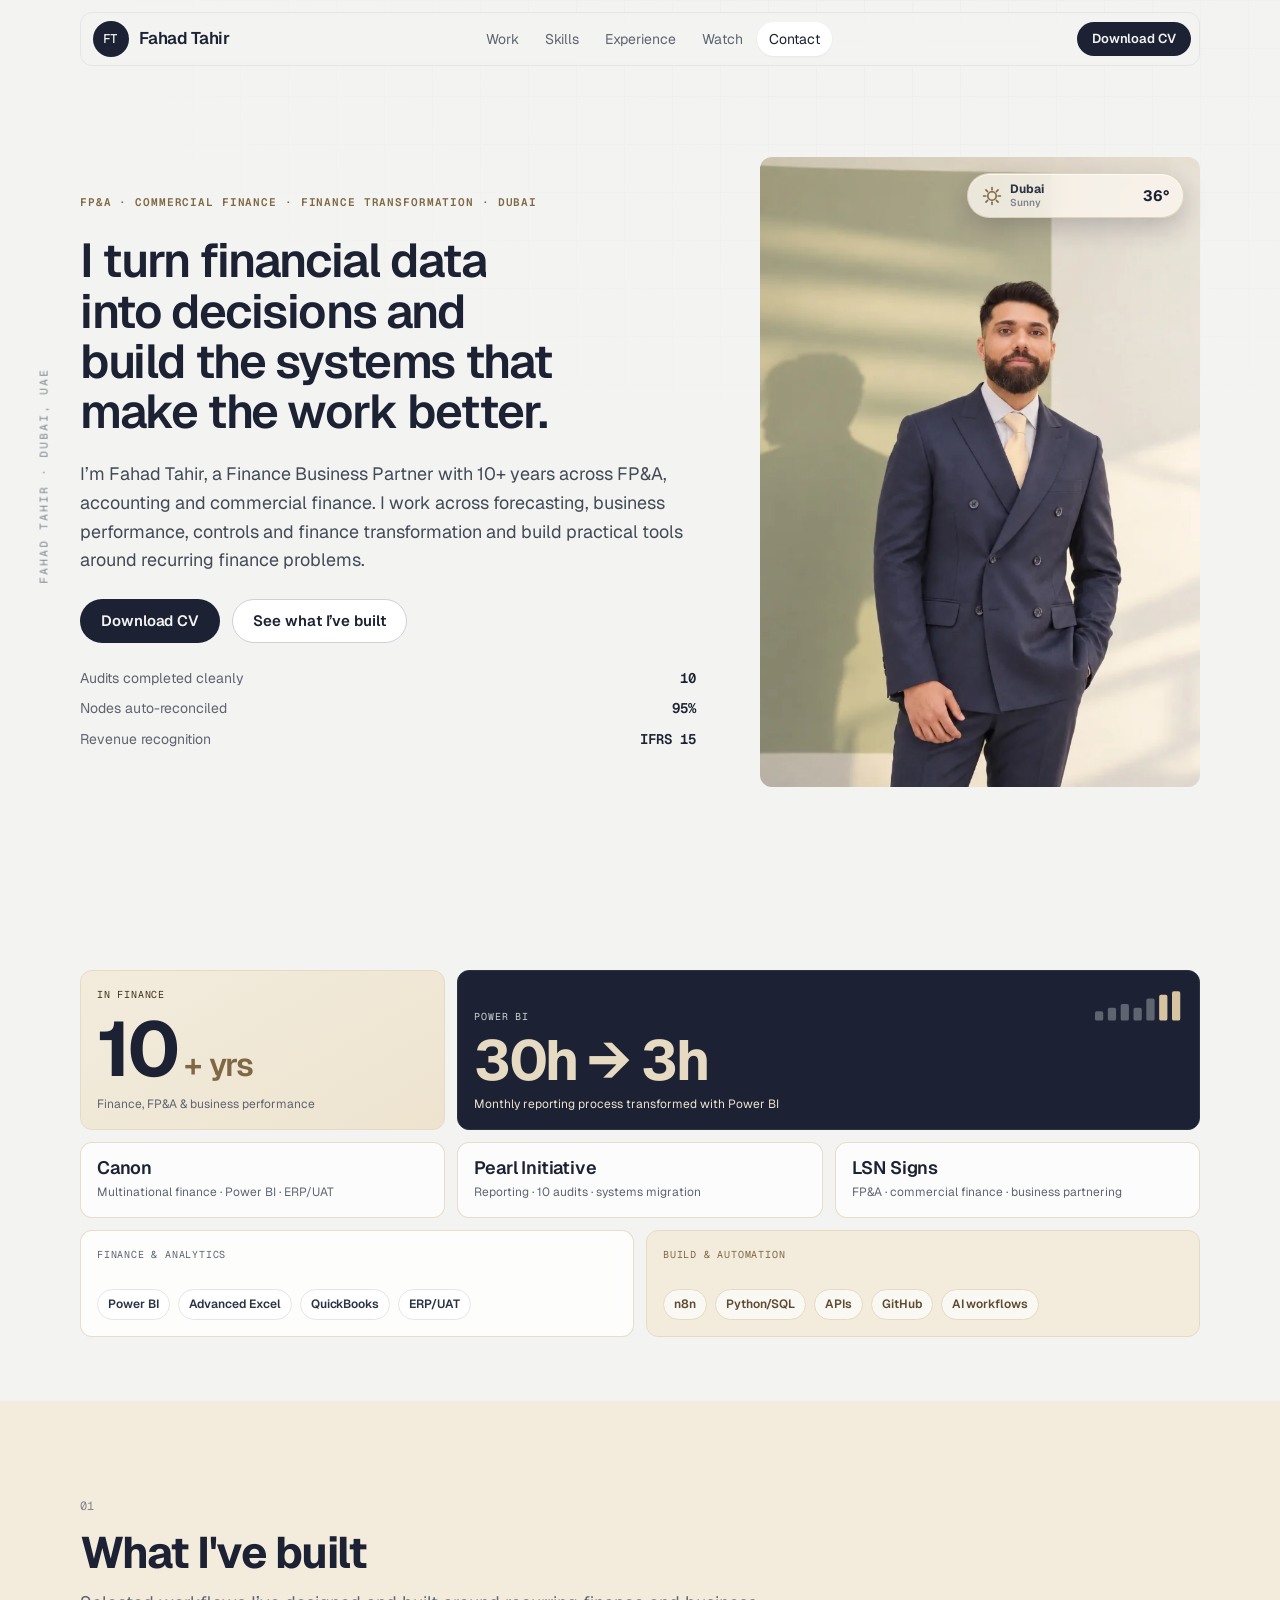
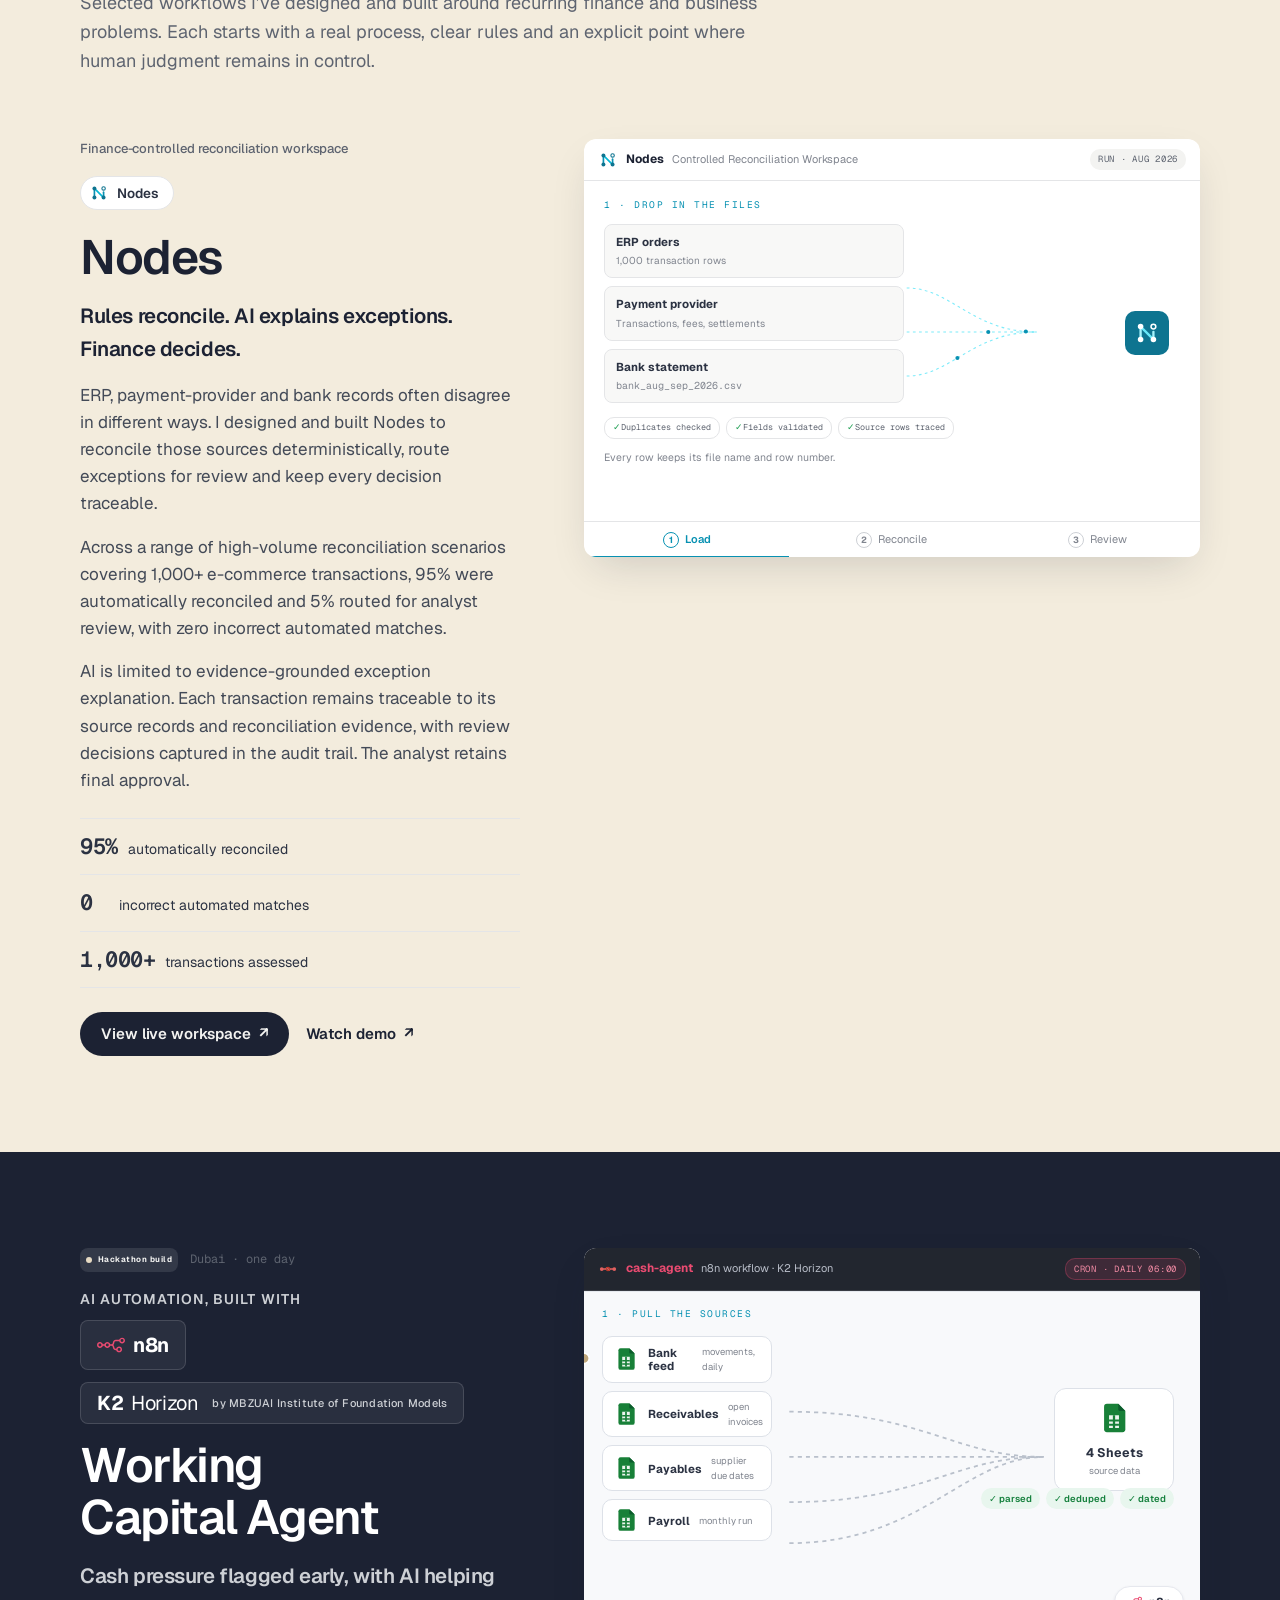
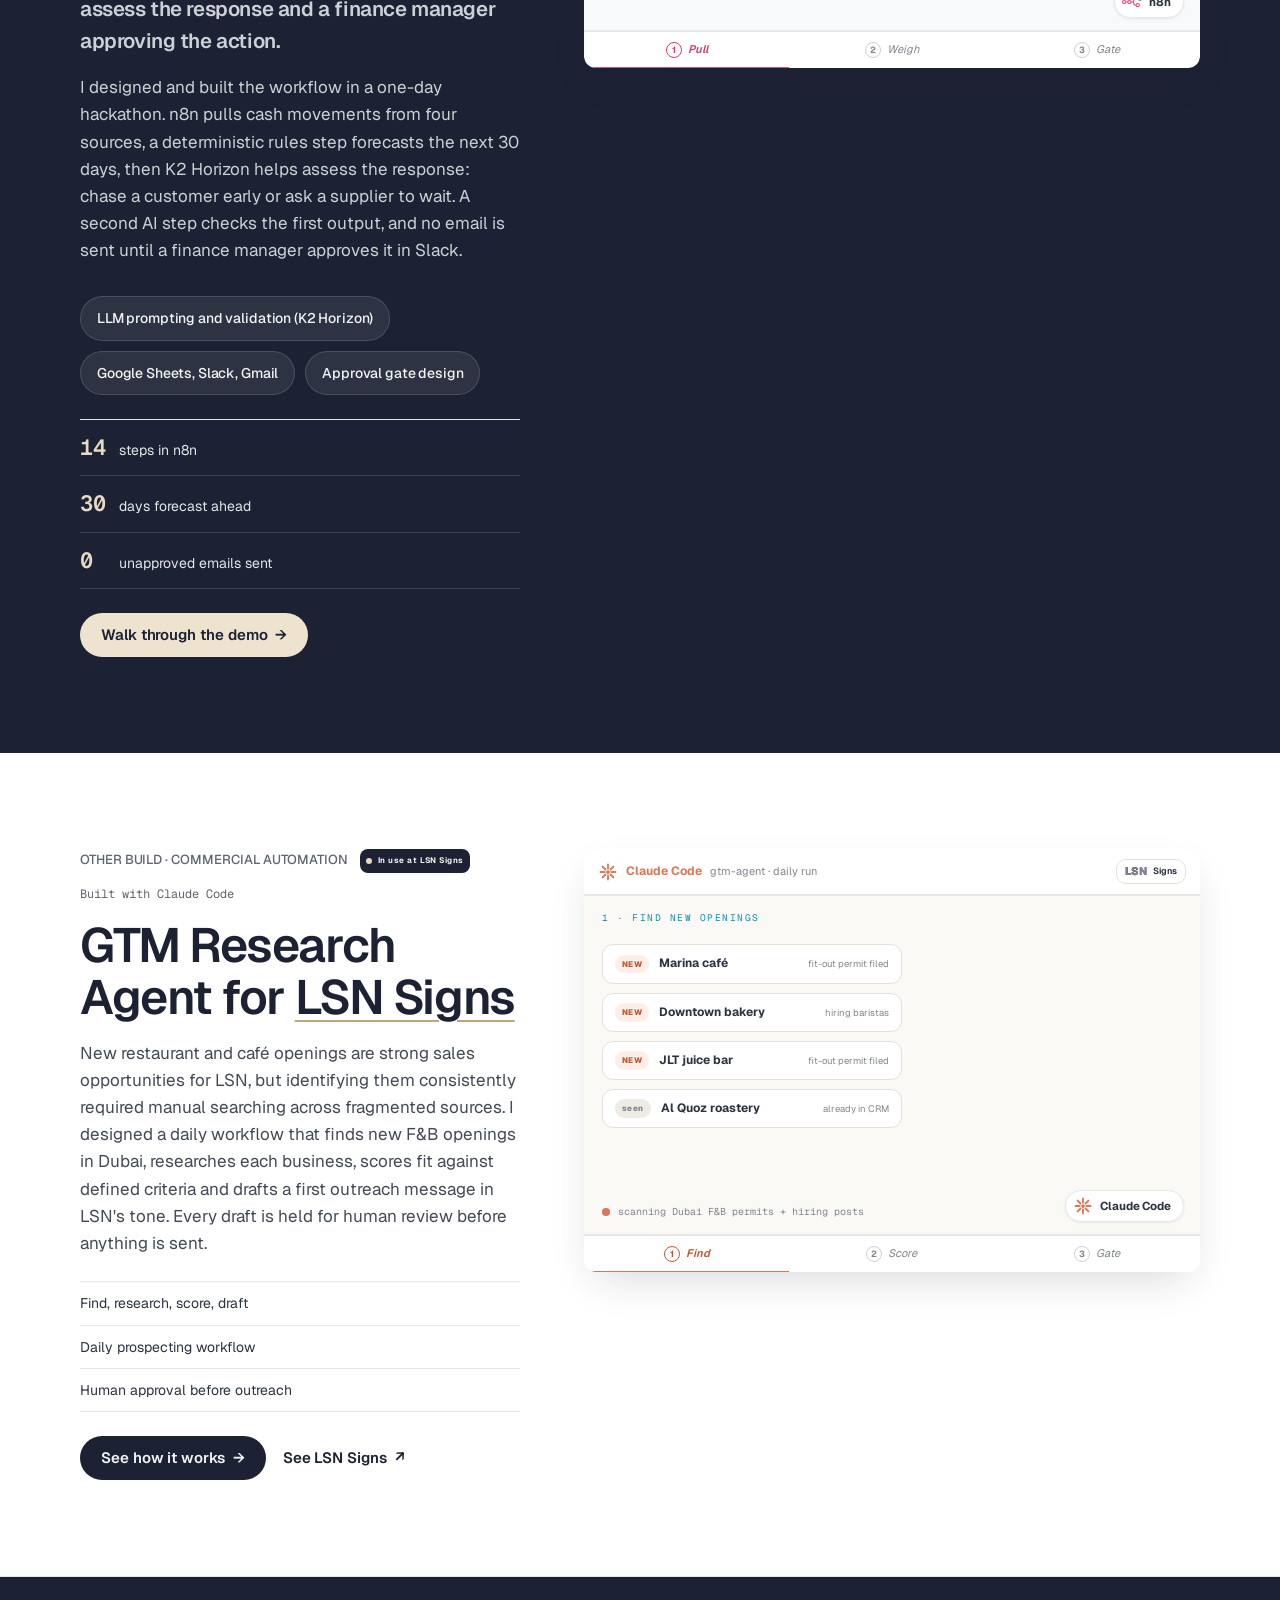
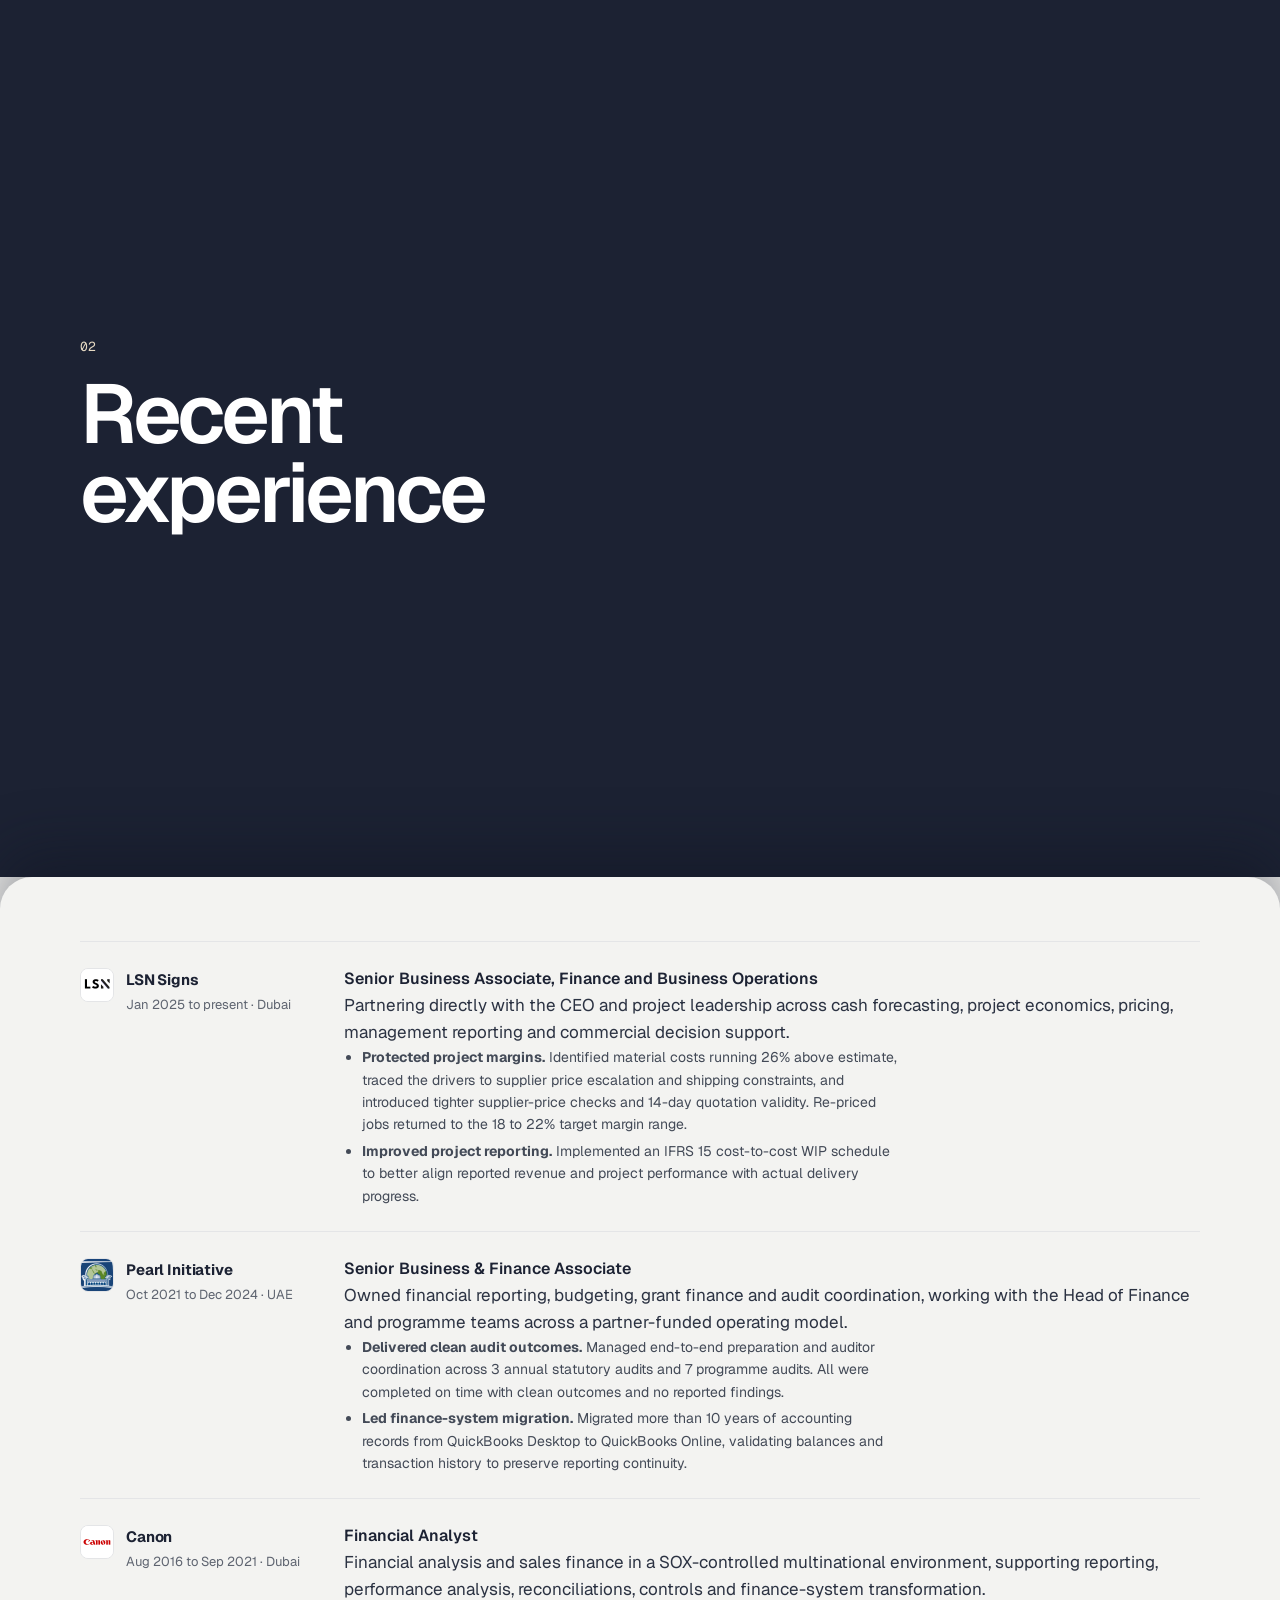
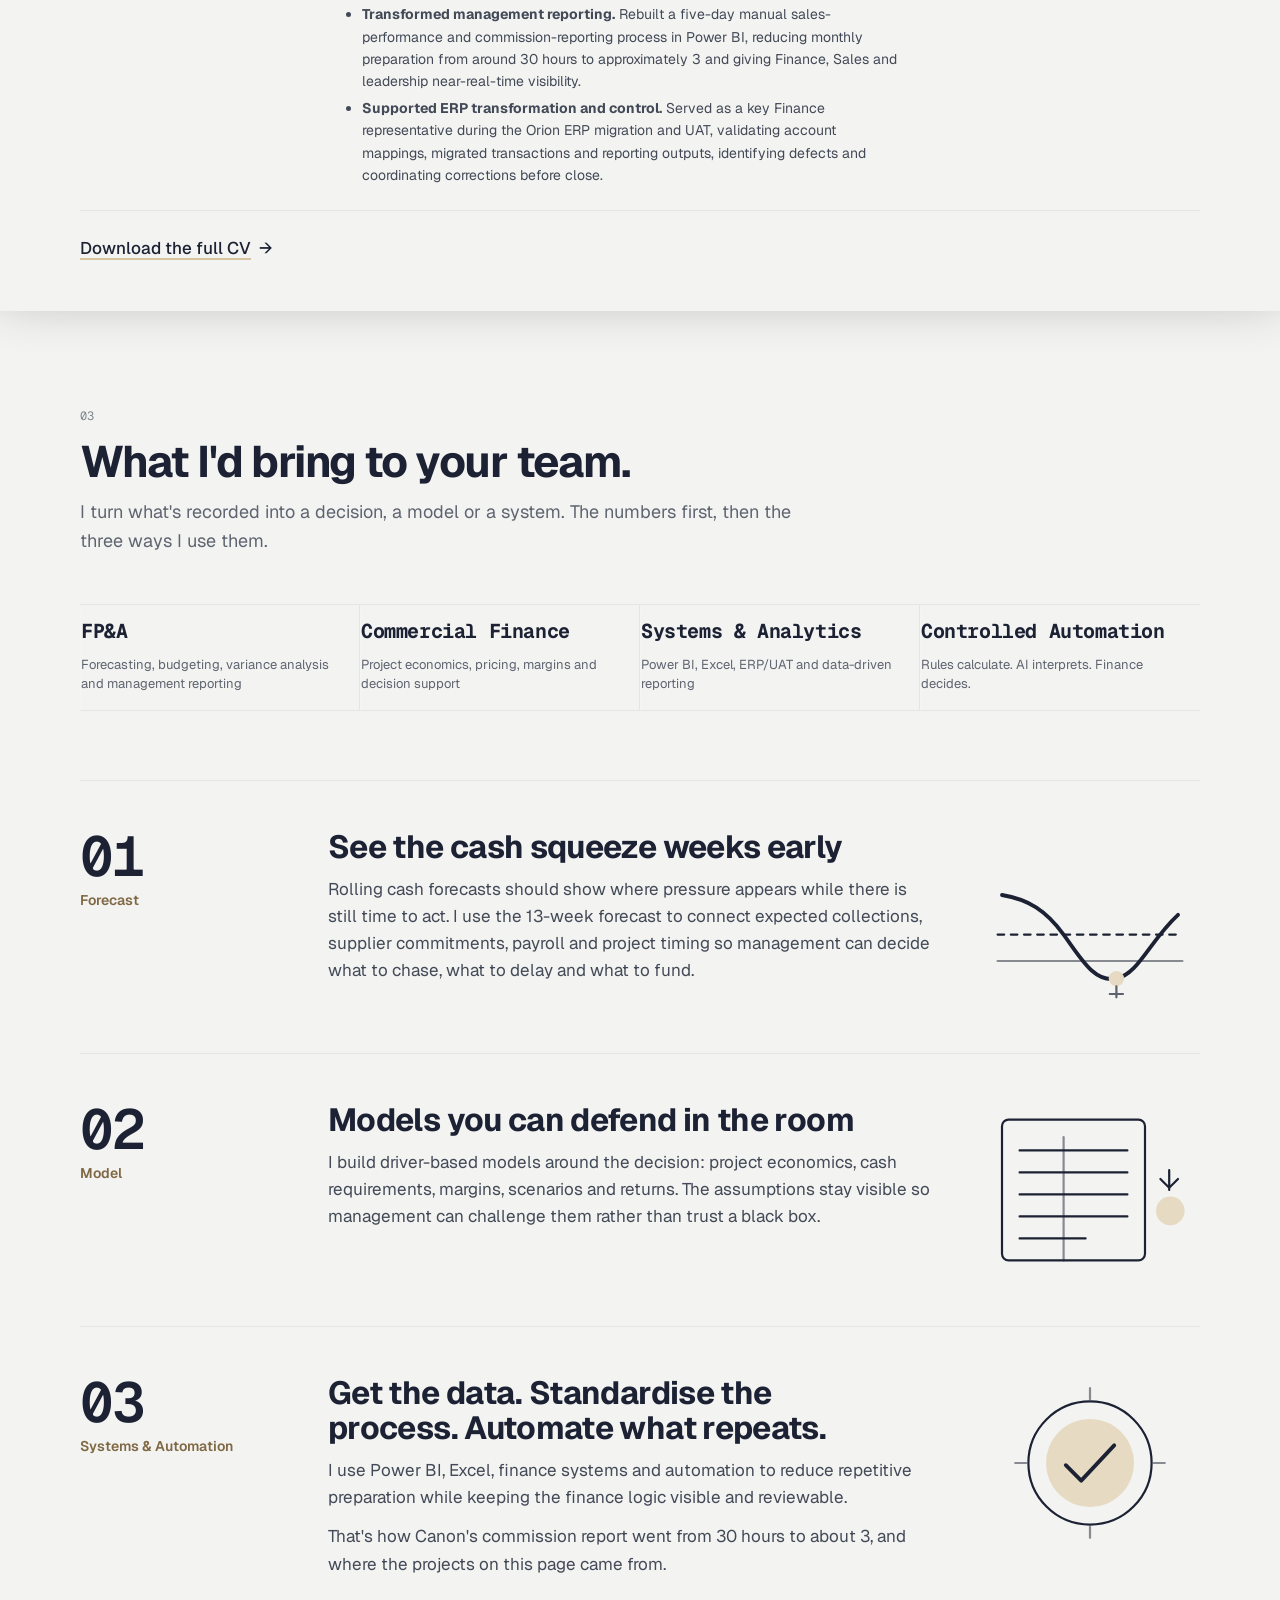
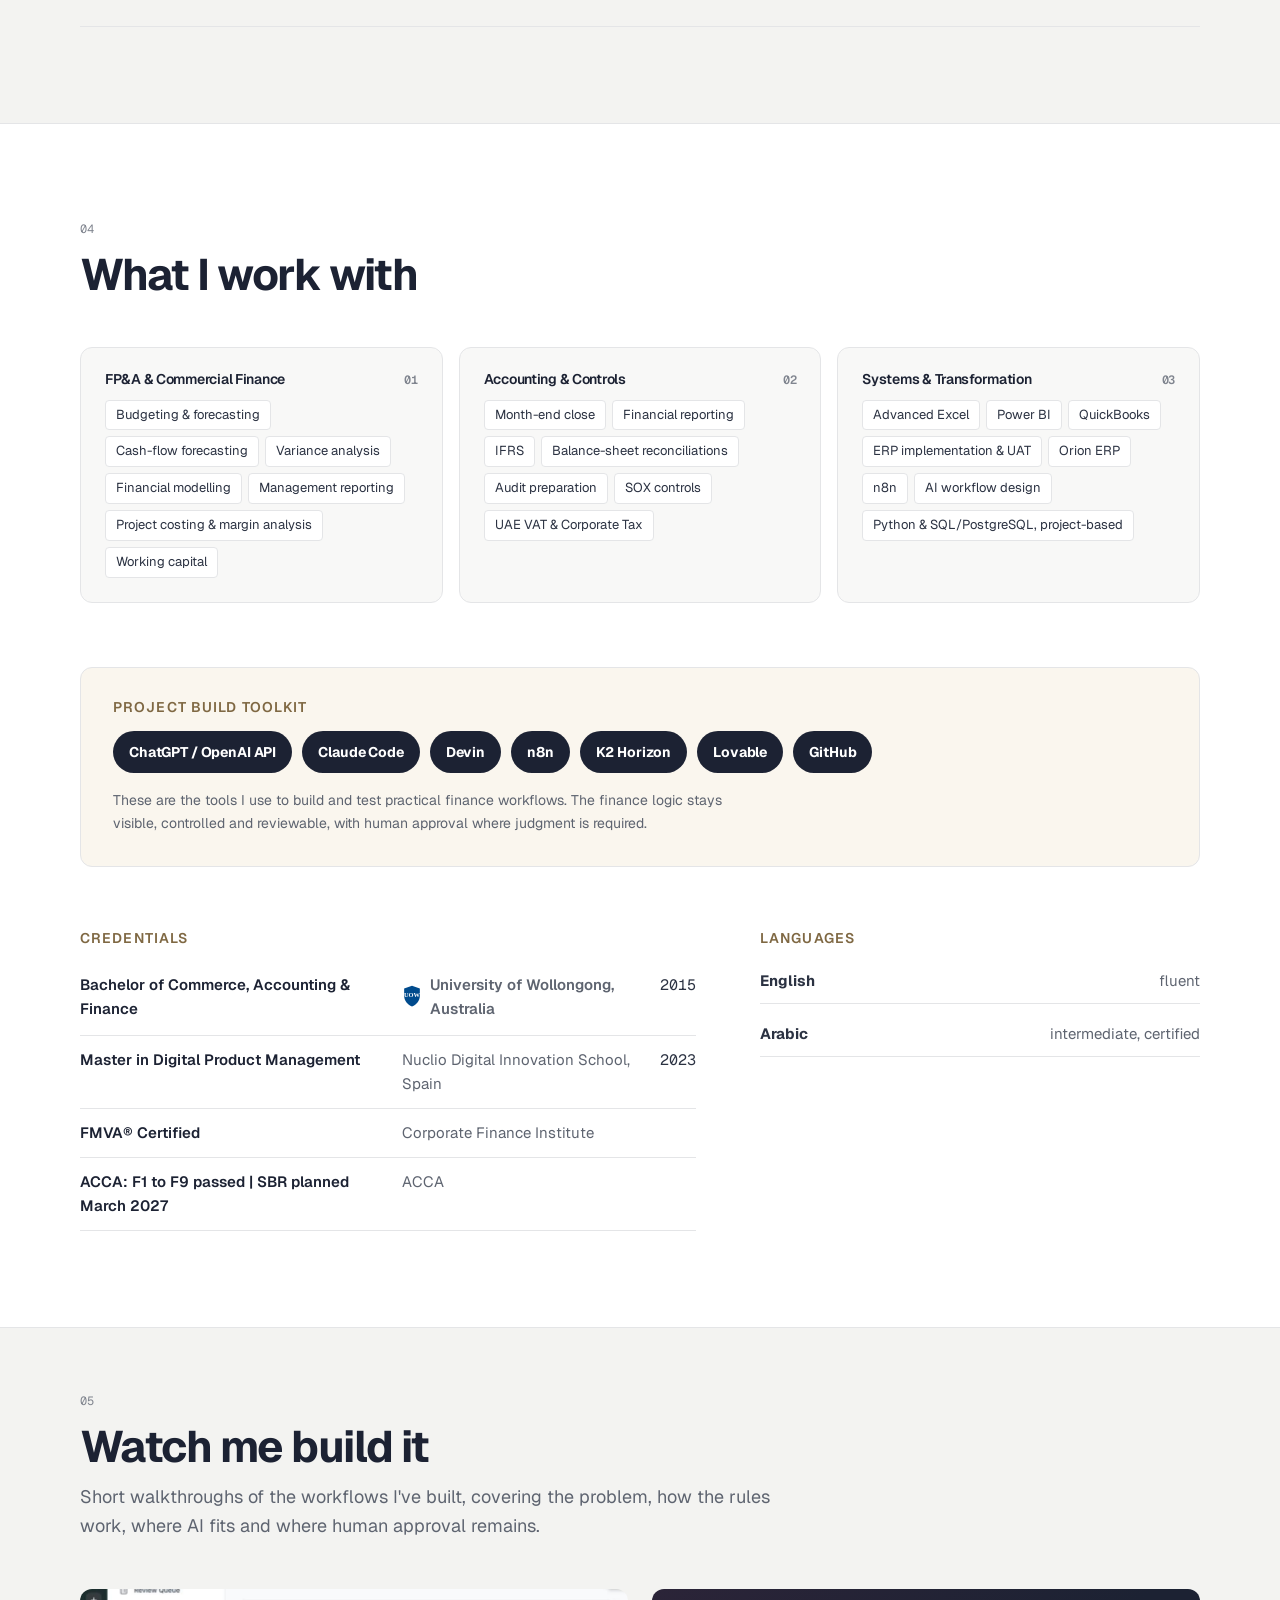
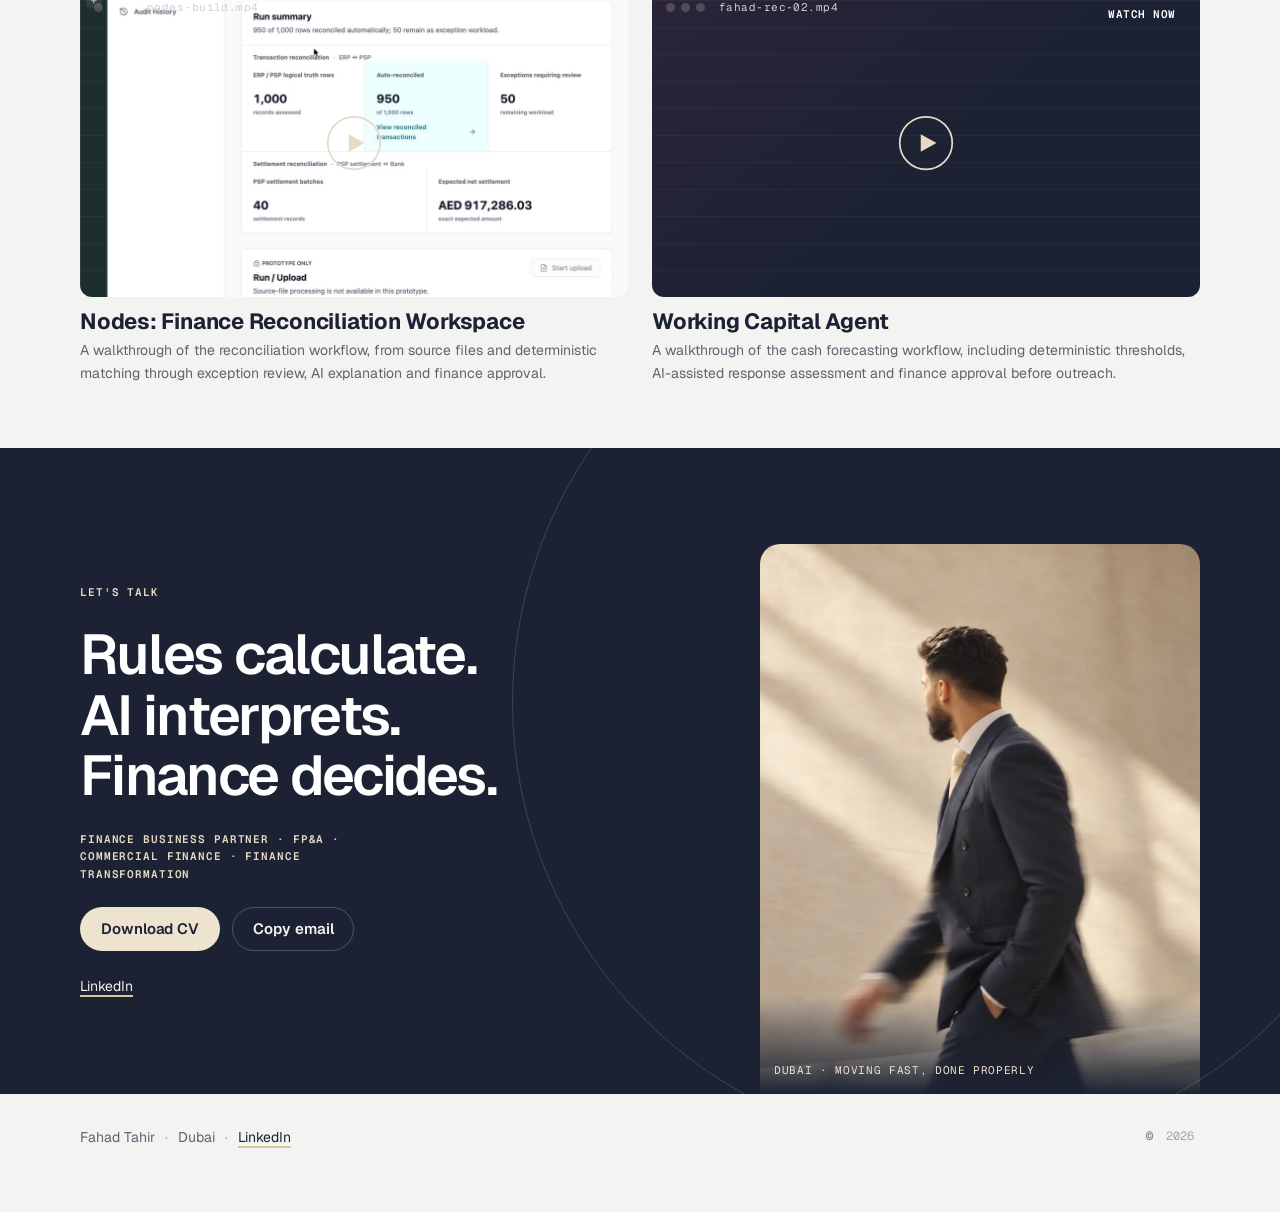
==== commit 688000d1: "content: refresh Watch section + contact headline, publish demos only Co-Authored-By: Devin AI <1582" ====
--- a/index.html
+++ b/index.html
@@ -549,35 +549,26 @@
         <div class="sec-head rv" data-view>
           <span class="idx">05</span>
           <h2 id="watch-h">Watch me build it</h2>
-          <p>I'm recording walkthroughs of the projects above. The builds are live; the videos are on the way.</p>
+          <p>Short walkthroughs of the workflows I've built, covering the problem, how the rules work, where AI fits and where human approval remains.</p>
         </div>
         <ul class="vids">
           <li class="vid vid-live rv" data-view>
-            <button class="vthumb vthumb-live" type="button" data-video="assets/videos/nodes-build.mp4" aria-label="Play: Building a reconciliation system end to end" style="background-image:url('assets/videos/nodes-build-poster.jpg')">
+            <a class="vthumb vthumb-live" href="https://youtu.be/wSmjMcULRRM" target="_blank" rel="noopener" aria-label="Play: Nodes walkthrough" style="background-image:url('assets/videos/nodes-build-poster.jpg')">
               <div class="vbar"><i></i><i></i><i></i><span>nodes-build.mp4</span></div>
               <svg class="play" viewBox="0 0 64 64" aria-hidden="true"><circle cx="32" cy="32" r="30"/><path d="M26 22l18 10-18 10z"/></svg>
-              <span class="vtag vtag-live">Watch now · 7:28</span>
-            </button>
-            <h3>Building a reconciliation system end to end</h3>
-            <p>Nodes, from ERP export to audit trail, in about seven and a half minutes.</p>
+              <span class="vtag vtag-live">Watch now</span>
+            </a>
+            <h3>Nodes: Finance Reconciliation Workspace</h3>
+            <p>A walkthrough of the reconciliation workflow, from source files and deterministic matching through exception review, AI explanation and finance approval.</p>
           </li>
-          <li class="vid rv" data-view style="--d:80ms">
-            <div class="vthumb t2" aria-hidden="true">
+          <li class="vid vid-live rv" data-view style="--d:80ms">
+            <a class="vthumb vthumb-live t2" href="https://youtu.be/OfT68-v-TVY?si=RzWnQupxAGwQmKqd" target="_blank" rel="noopener" aria-label="Play: Working Capital Agent walkthrough">
               <div class="vbar"><i></i><i></i><i></i><span>fahad-rec-02.mp4</span></div>
-              <svg class="play" viewBox="0 0 64 64"><circle cx="32" cy="32" r="30"/><path d="M26 22l18 10-18 10z"/></svg>
-              <span class="vtag">Coming soon</span>
-            </div>
-            <h3>Automating a cash forecast with n8n and K2 Horizon</h3>
-            <p>The Working Capital Agent, step by step, with the approval gate shown live.</p>
-          </li>
-          <li class="vid rv" data-view style="--d:160ms">
-            <div class="vthumb t3" aria-hidden="true">
-              <div class="vbar"><i></i><i></i><i></i><span>fahad-rec-03.mp4</span></div>
-              <svg class="play" viewBox="0 0 64 64"><circle cx="32" cy="32" r="30"/><path d="M26 22l18 10-18 10z"/></svg>
-              <span class="vtag">Coming soon</span>
-            </div>
-            <h3>How a finance person builds with Claude Code</h3>
-            <p>The LSN GTM agent, from "I can't code" to software the business runs on.</p>
+              <svg class="play" viewBox="0 0 64 64" aria-hidden="true"><circle cx="32" cy="32" r="30"/><path d="M26 22l18 10-18 10z"/></svg>
+              <span class="vtag vtag-live">Watch now</span>
+            </a>
+            <h3>Working Capital Agent</h3>
+            <p>A walkthrough of the cash forecasting workflow, including deterministic thresholds, AI-assisted response assessment and finance approval before outreach.</p>
           </li>
         </ul>
       </div>
@@ -596,7 +587,8 @@
       <div class="wrap close2-grid">
         <div class="close2-copy rv" data-view>
           <p class="eyebrow light">Let's talk</p>
-          <h2 id="close-h">Finance judgement. AI speed. I bring both.</h2>
+          <h2 id="close-h">Rules calculate. AI interprets. Finance decides.</h2>
+          <p class="eyebrow light">Finance Business Partner · FP&amp;A · Commercial Finance · Finance Transformation</p>
           <div class="cta">
             <a class="btn btn-light" id="close-cv" href="assets/cv/fahad-tahir-cv.pdf" download>Download CV</a>
             <button class="btn btn-ghost-light" type="button" data-copy="itsfahadtahir@gmail.com">Copy email</button>
--- a/styles.css
+++ b/styles.css
@@ -634,7 +634,7 @@
 .bnum span:last-child{max-width:30ch}
 .watch{padding-block:var(--space-8)}
 .vids{list-style:none;display:grid;gap:var(--space-5);margin-top:var(--space-7)}
-@media (min-width:700px){.vids{grid-template-columns:repeat(3,minmax(0,1fr))}}
+@media (min-width:700px){.vids{grid-template-columns:repeat(2,minmax(0,1fr))}}
 .vid h3{font-size:var(--text-lg);font-weight:700;letter-spacing:-0.01em;margin-top:var(--space-3)}
 .vid p{margin-top:6px;font-size:var(--text-sm);color:var(--text-secondary)}
 .vthumb{position:relative;aspect-ratio:16/9;border-radius:var(--radius-lg);display:grid;place-items:center;overflow:hidden;background:linear-gradient(140deg,var(--navy-800),var(--navy-900) 55%,#22202a)}
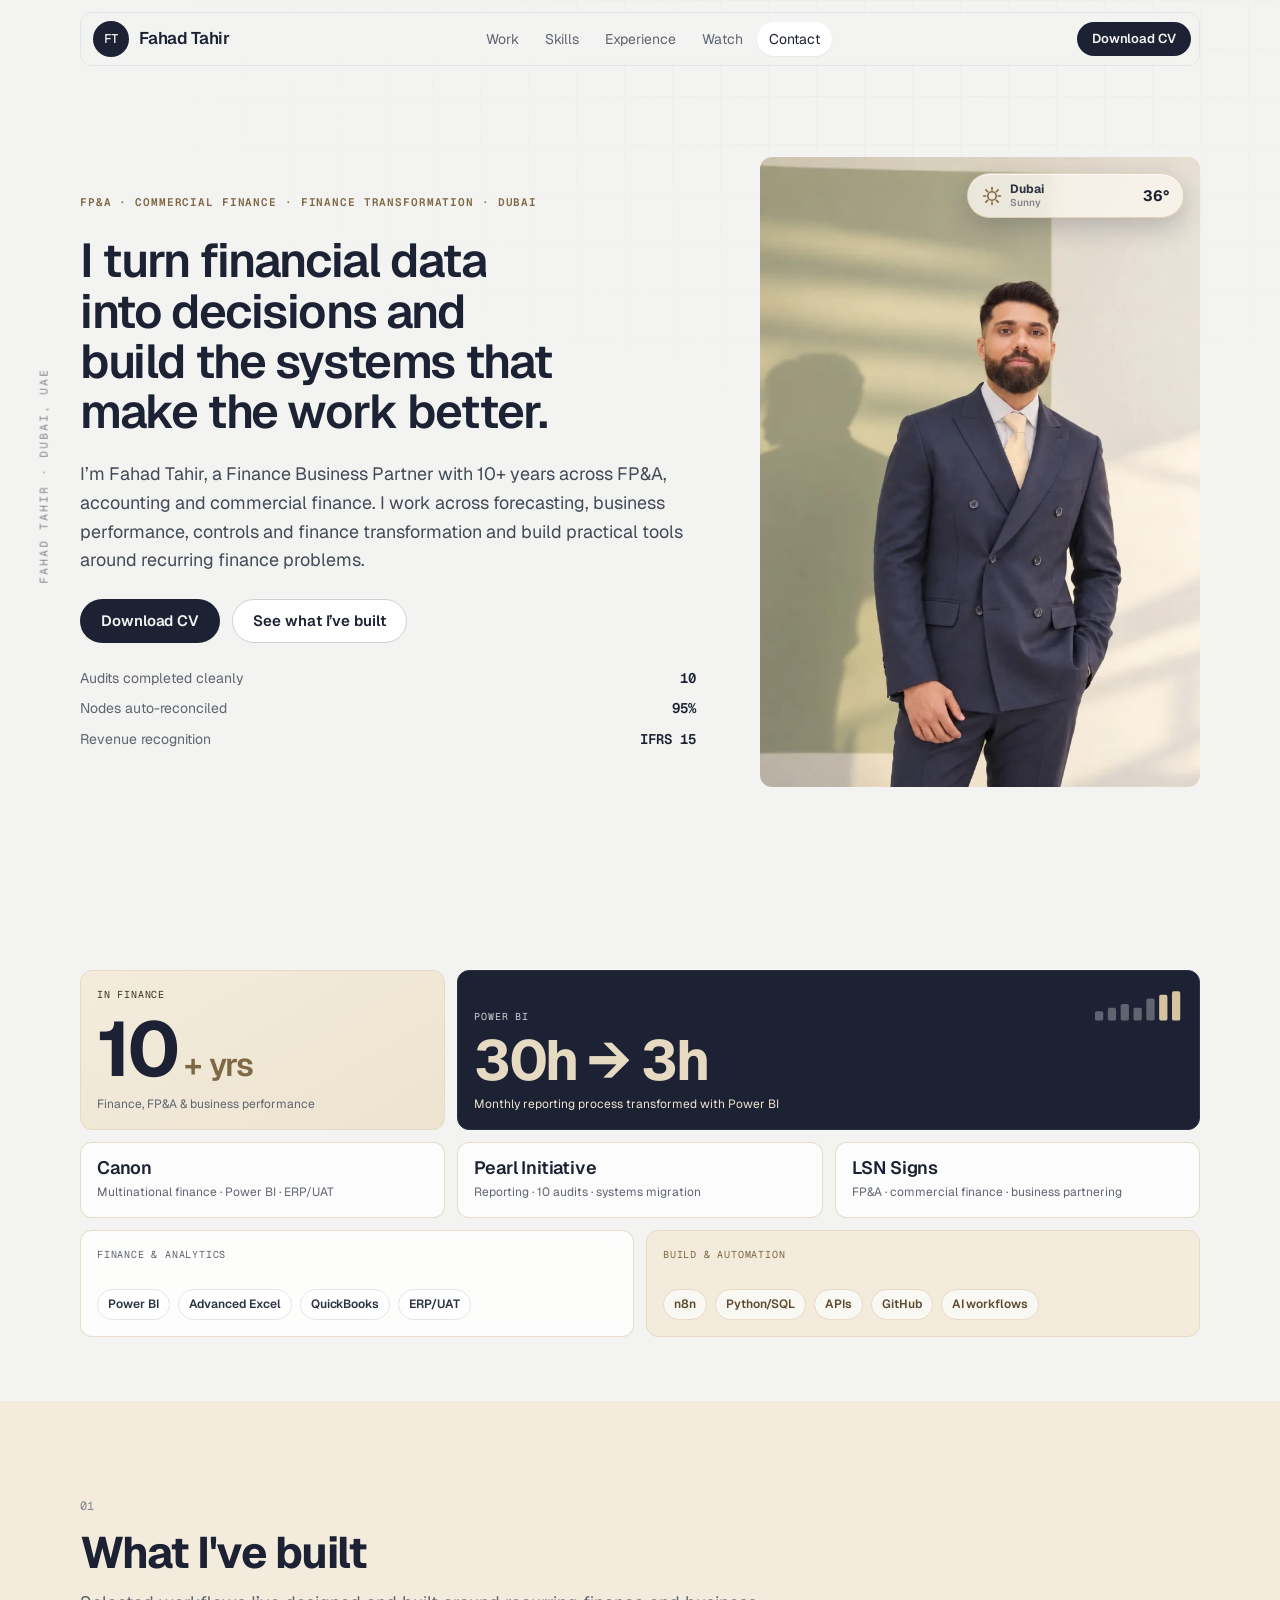
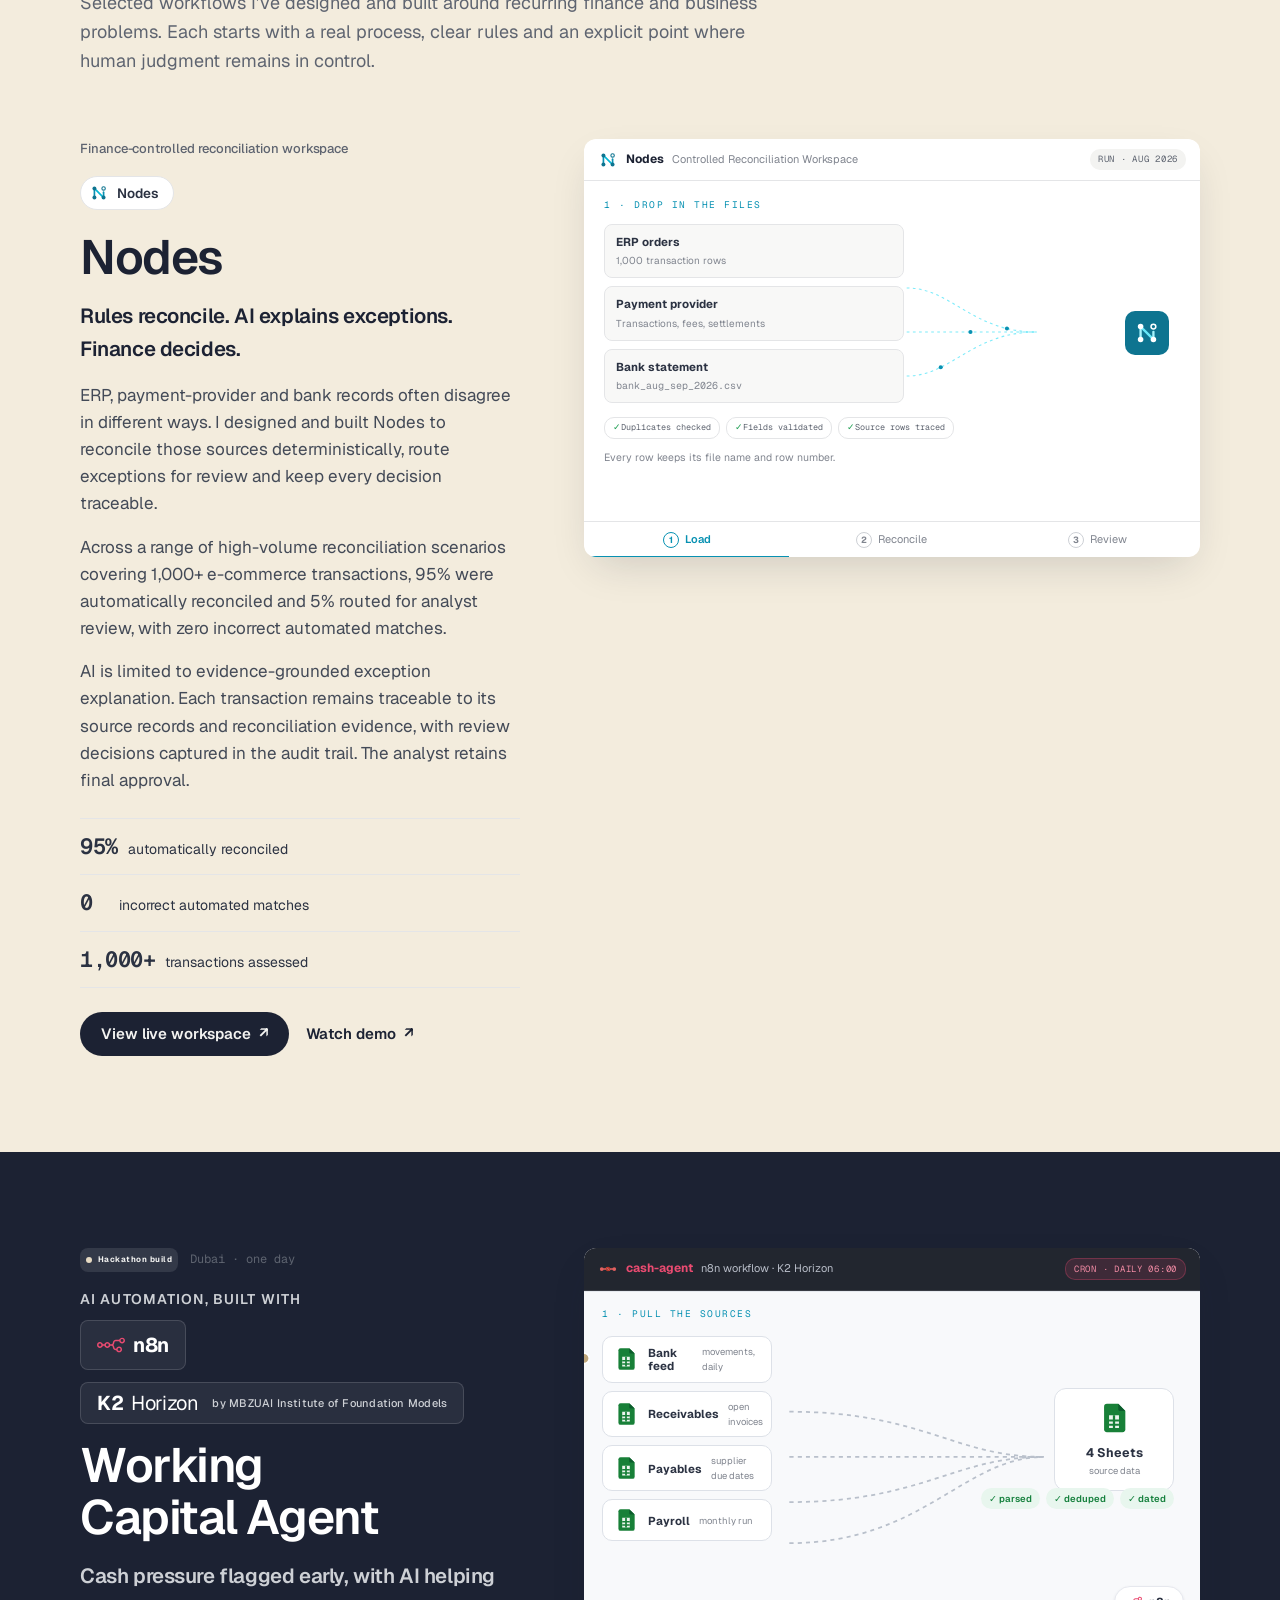
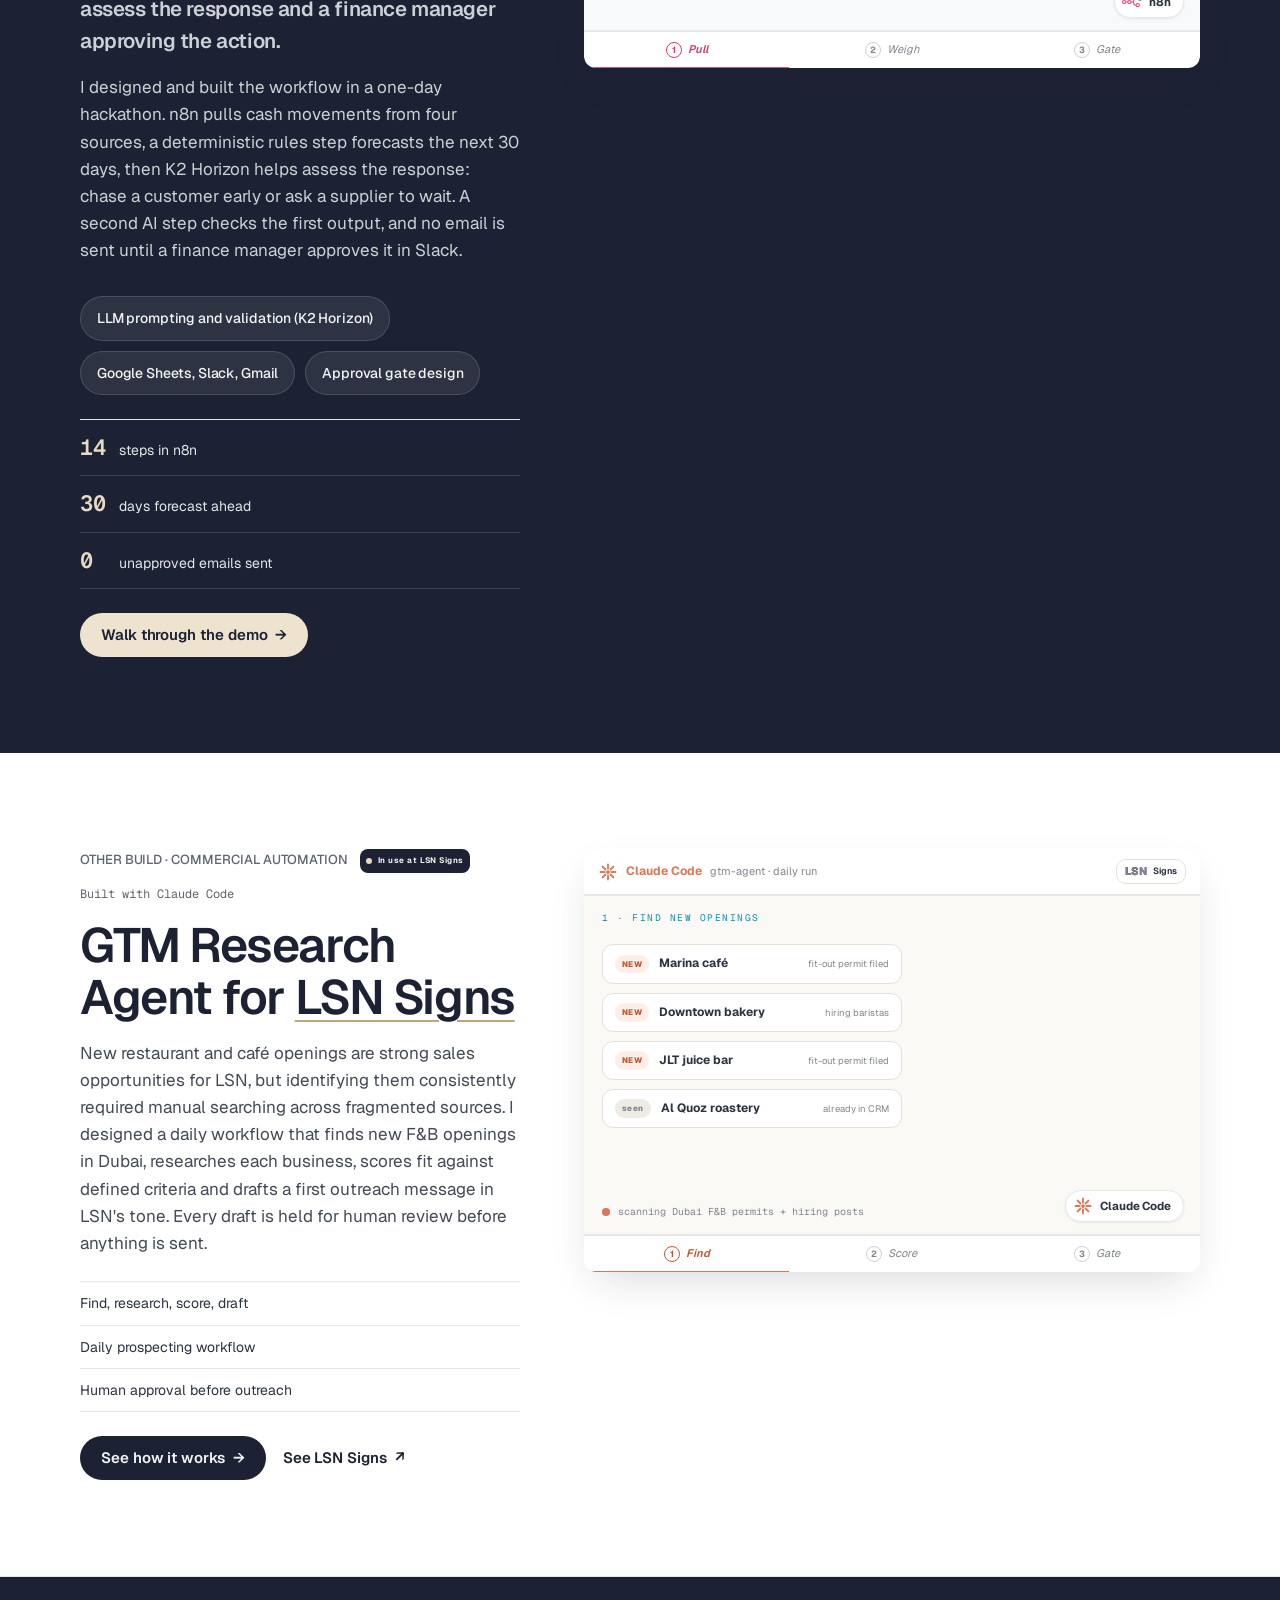
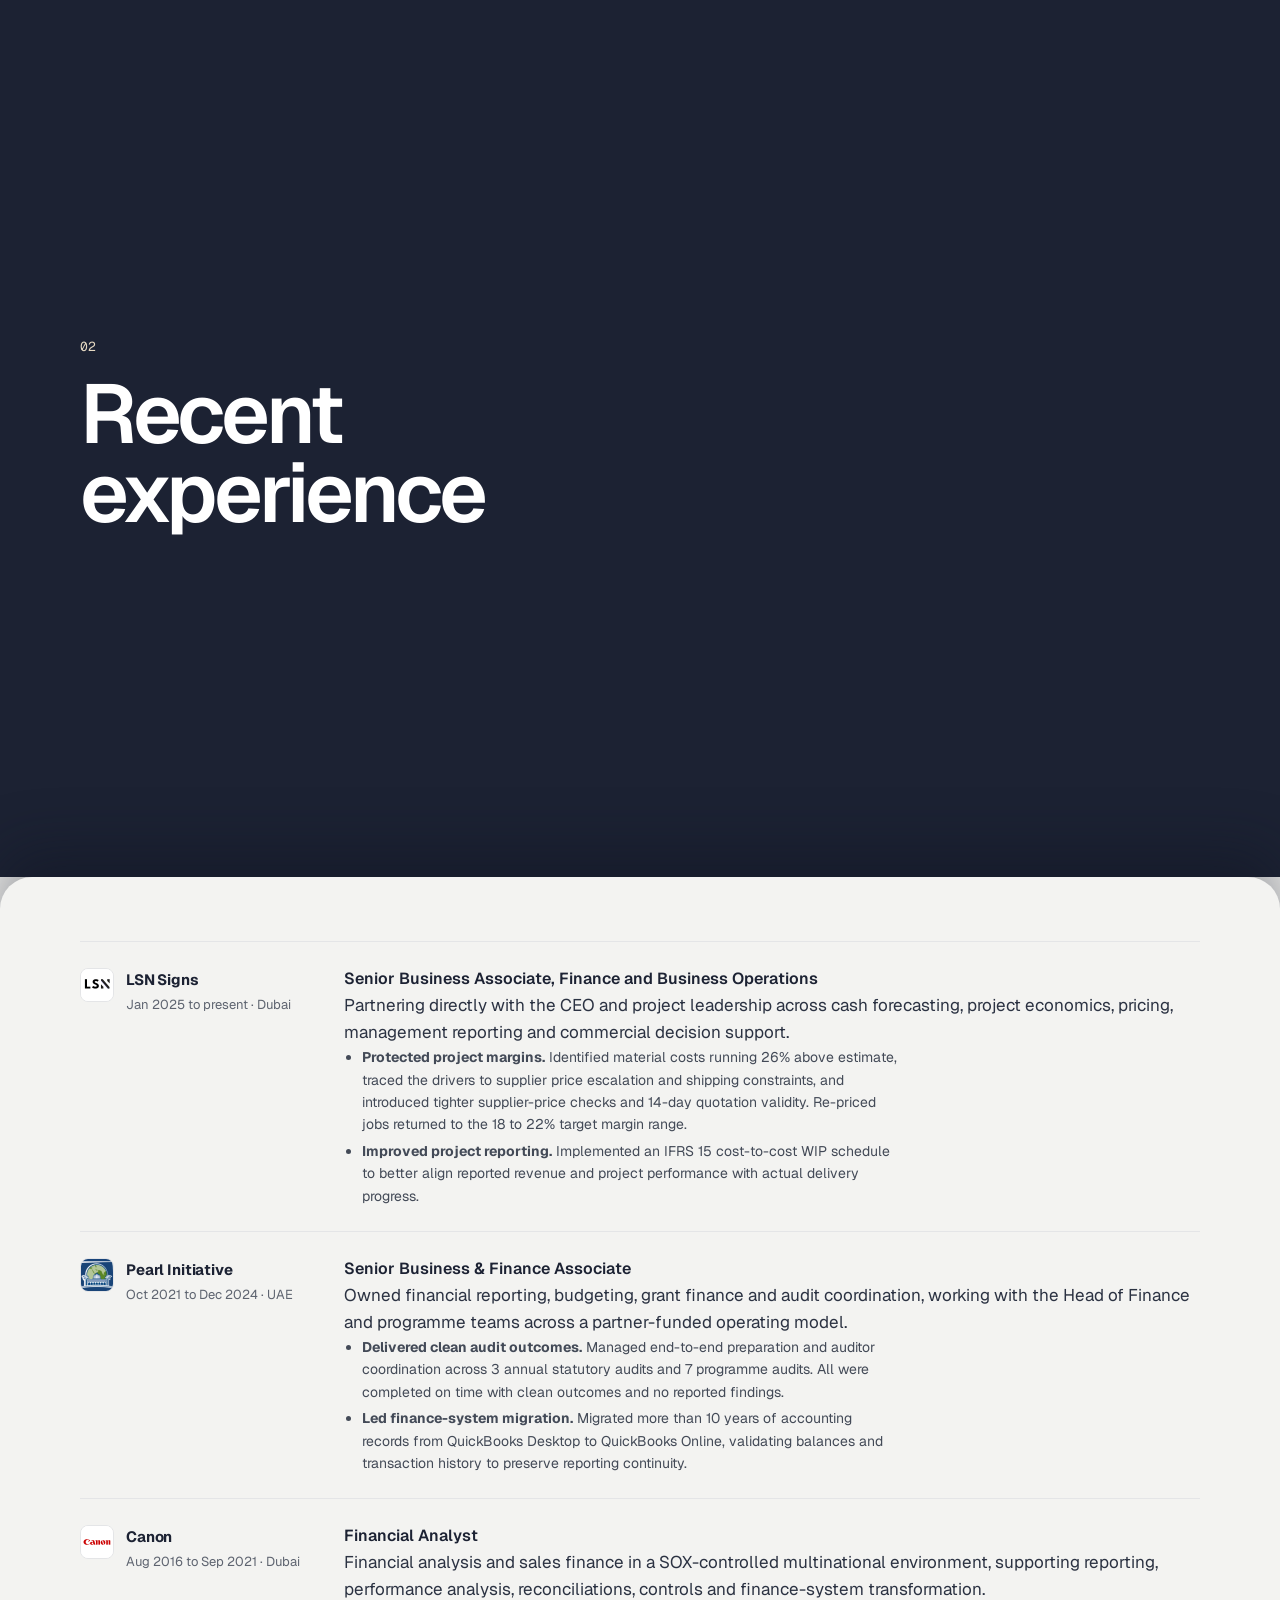
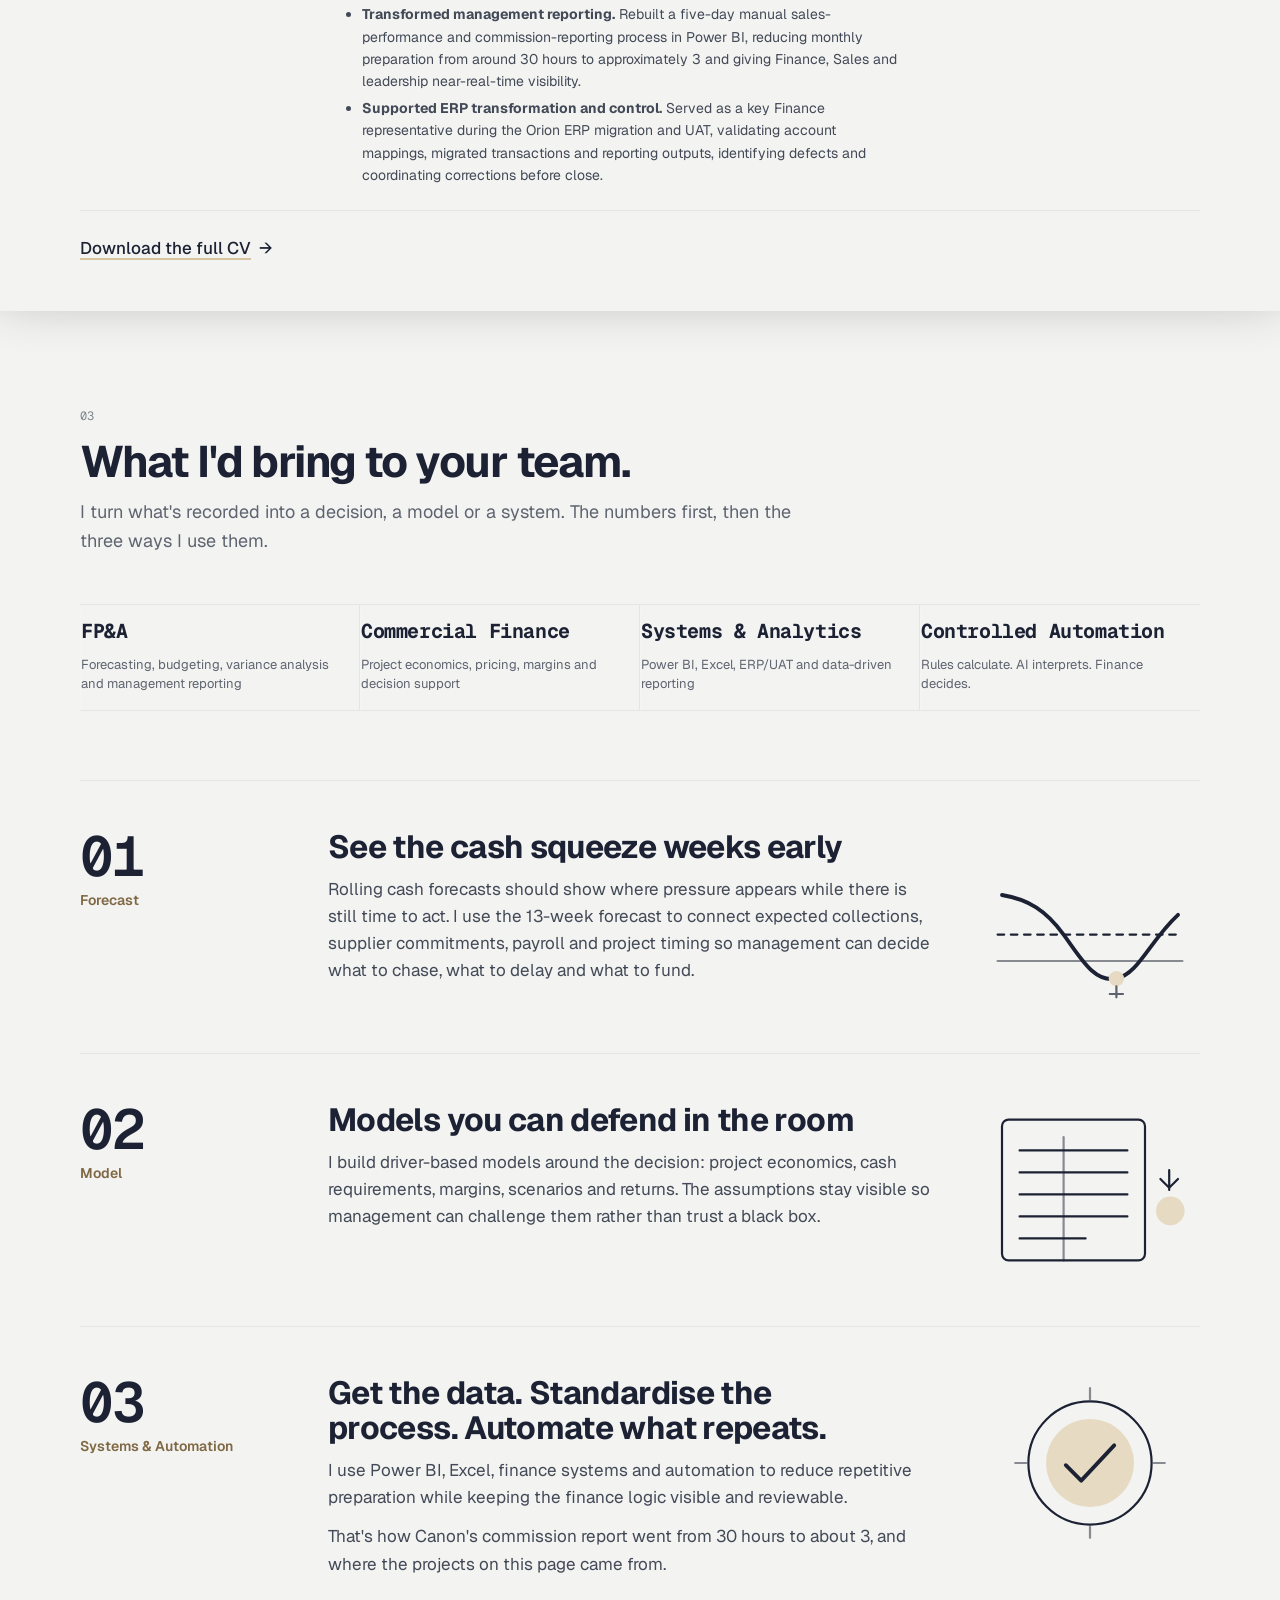
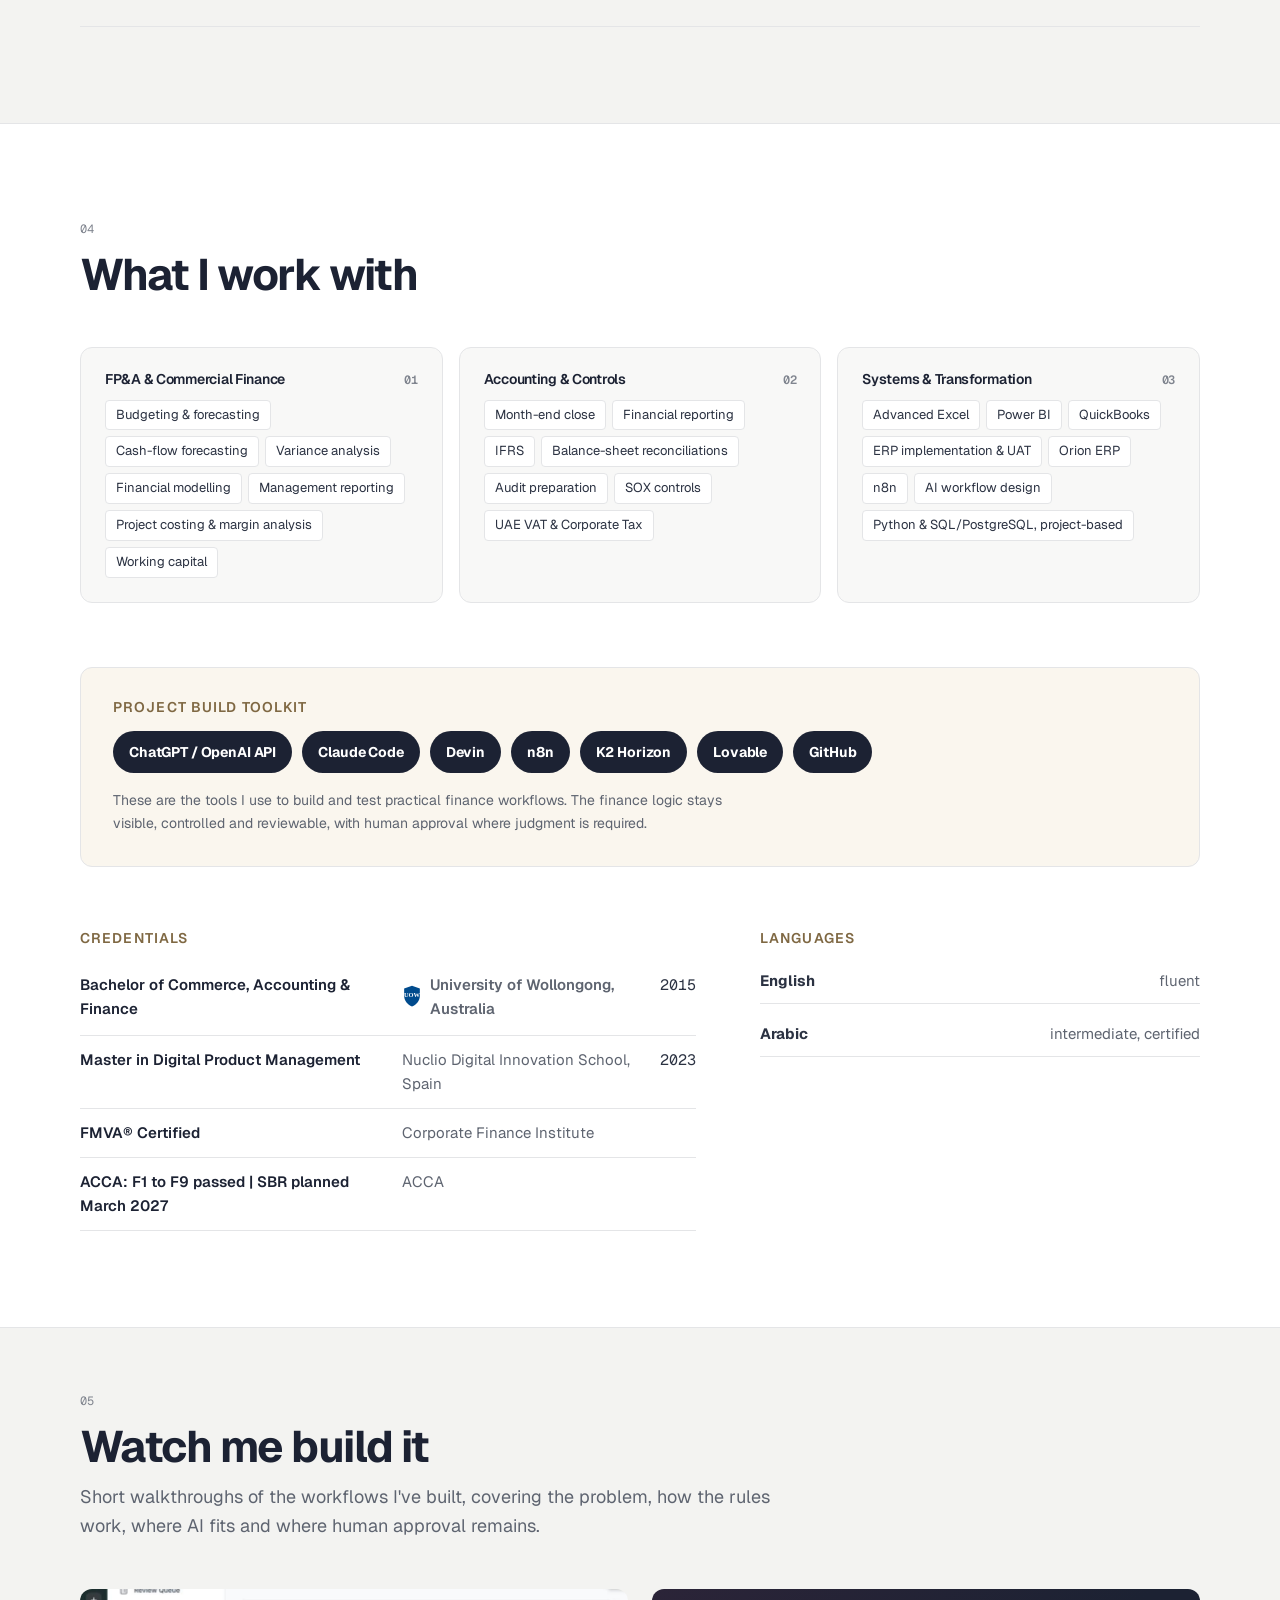
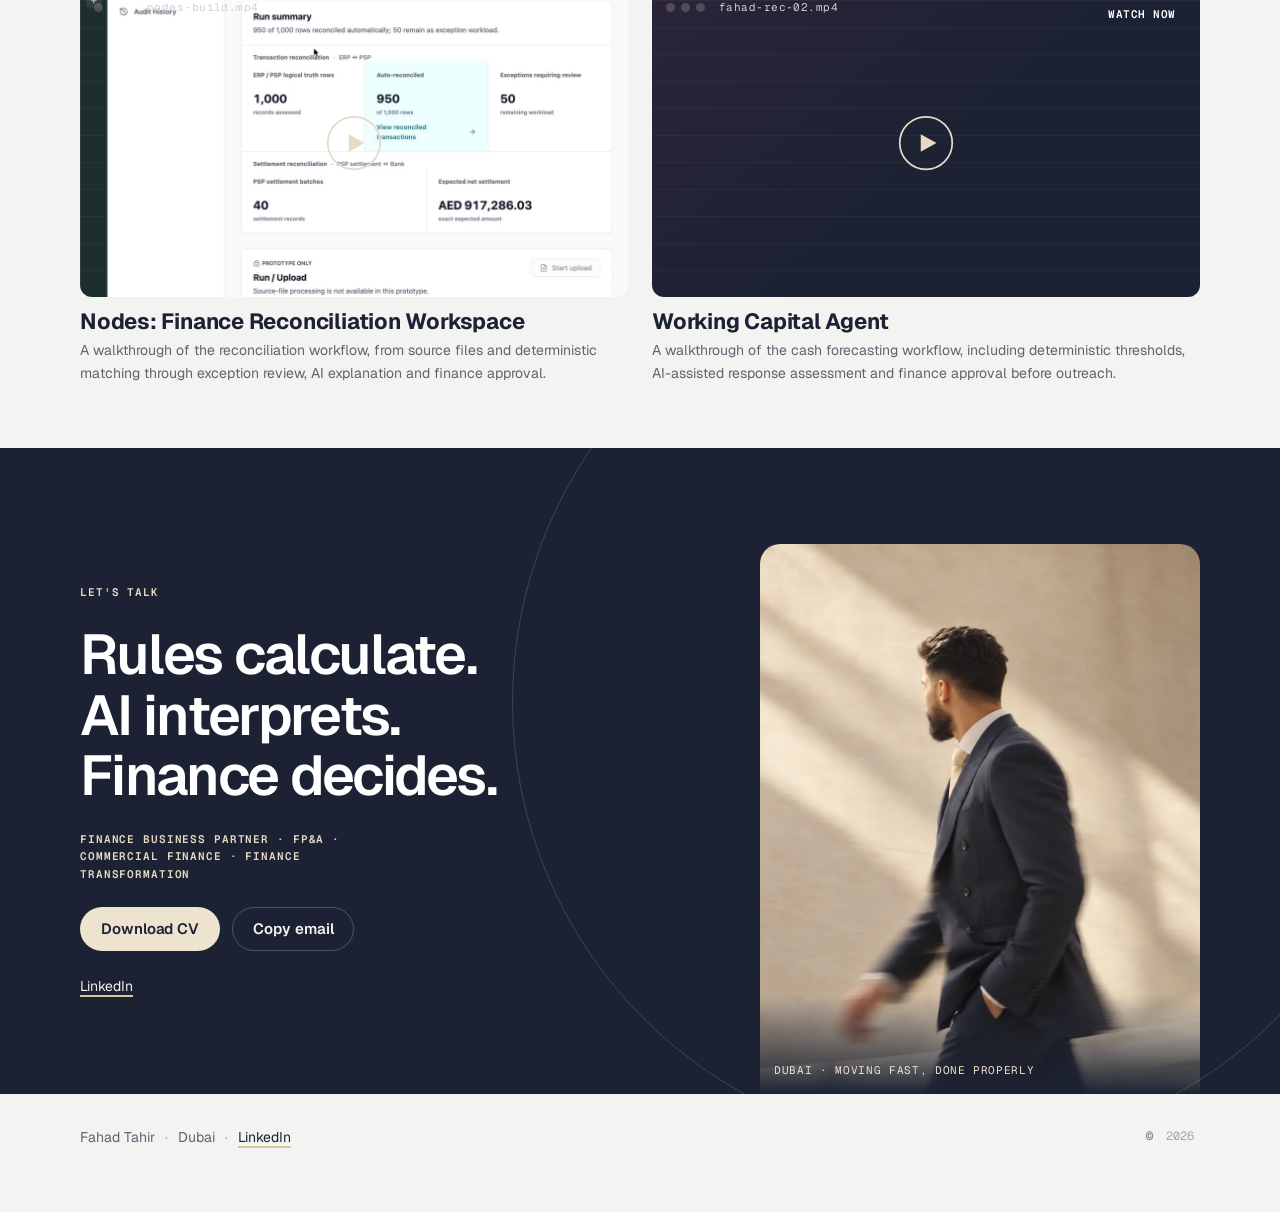
==== commit 3a53ff70: "meta: retitle page to Finance Business Partner positioning Co-Authored-By: Devin AI <158243242+devin" ====
--- a/index.html
+++ b/index.html
@@ -3,7 +3,7 @@
 <head>
   <meta charset="utf-8">
   <meta name="viewport" content="width=device-width, initial-scale=1">
-  <title>Fahad Tahir · Finance Manager, Accounting and FP&amp;A · Dubai</title>
+  <title>Fahad Tahir | Finance Business Partner, FP&amp;A &amp; Finance Transformation | Dubai</title>
   <meta name="description" content="Finance Manager, Accounting and FP&amp;A in Dubai. 10 years at Canon, Pearl Initiative and LSN Signs: 10 audits, a 13-week cash forecast the CEO plans around, IFRS 15, and AI-built tools that do the slow parts.">
   <link rel="canonical" href="https://fahadtahir.vercel.app/">
   <meta property="og:type" content="website">
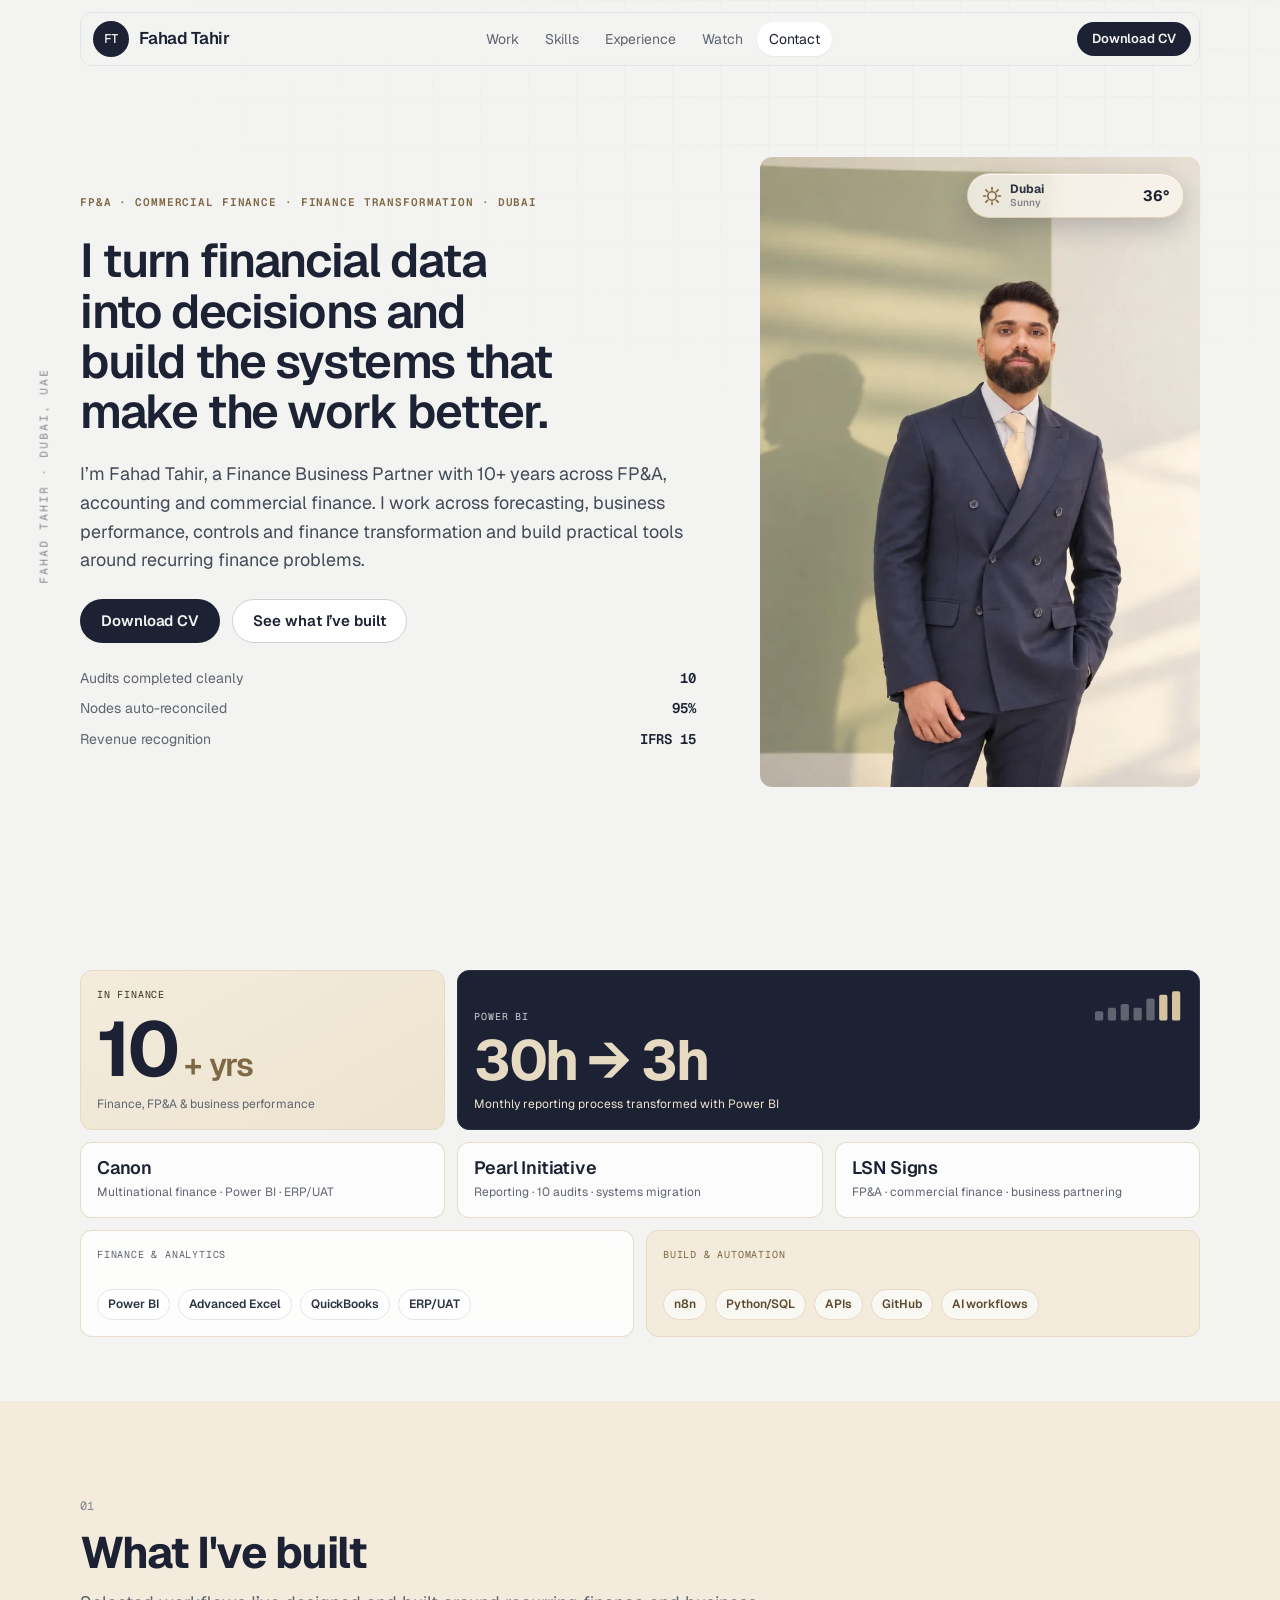
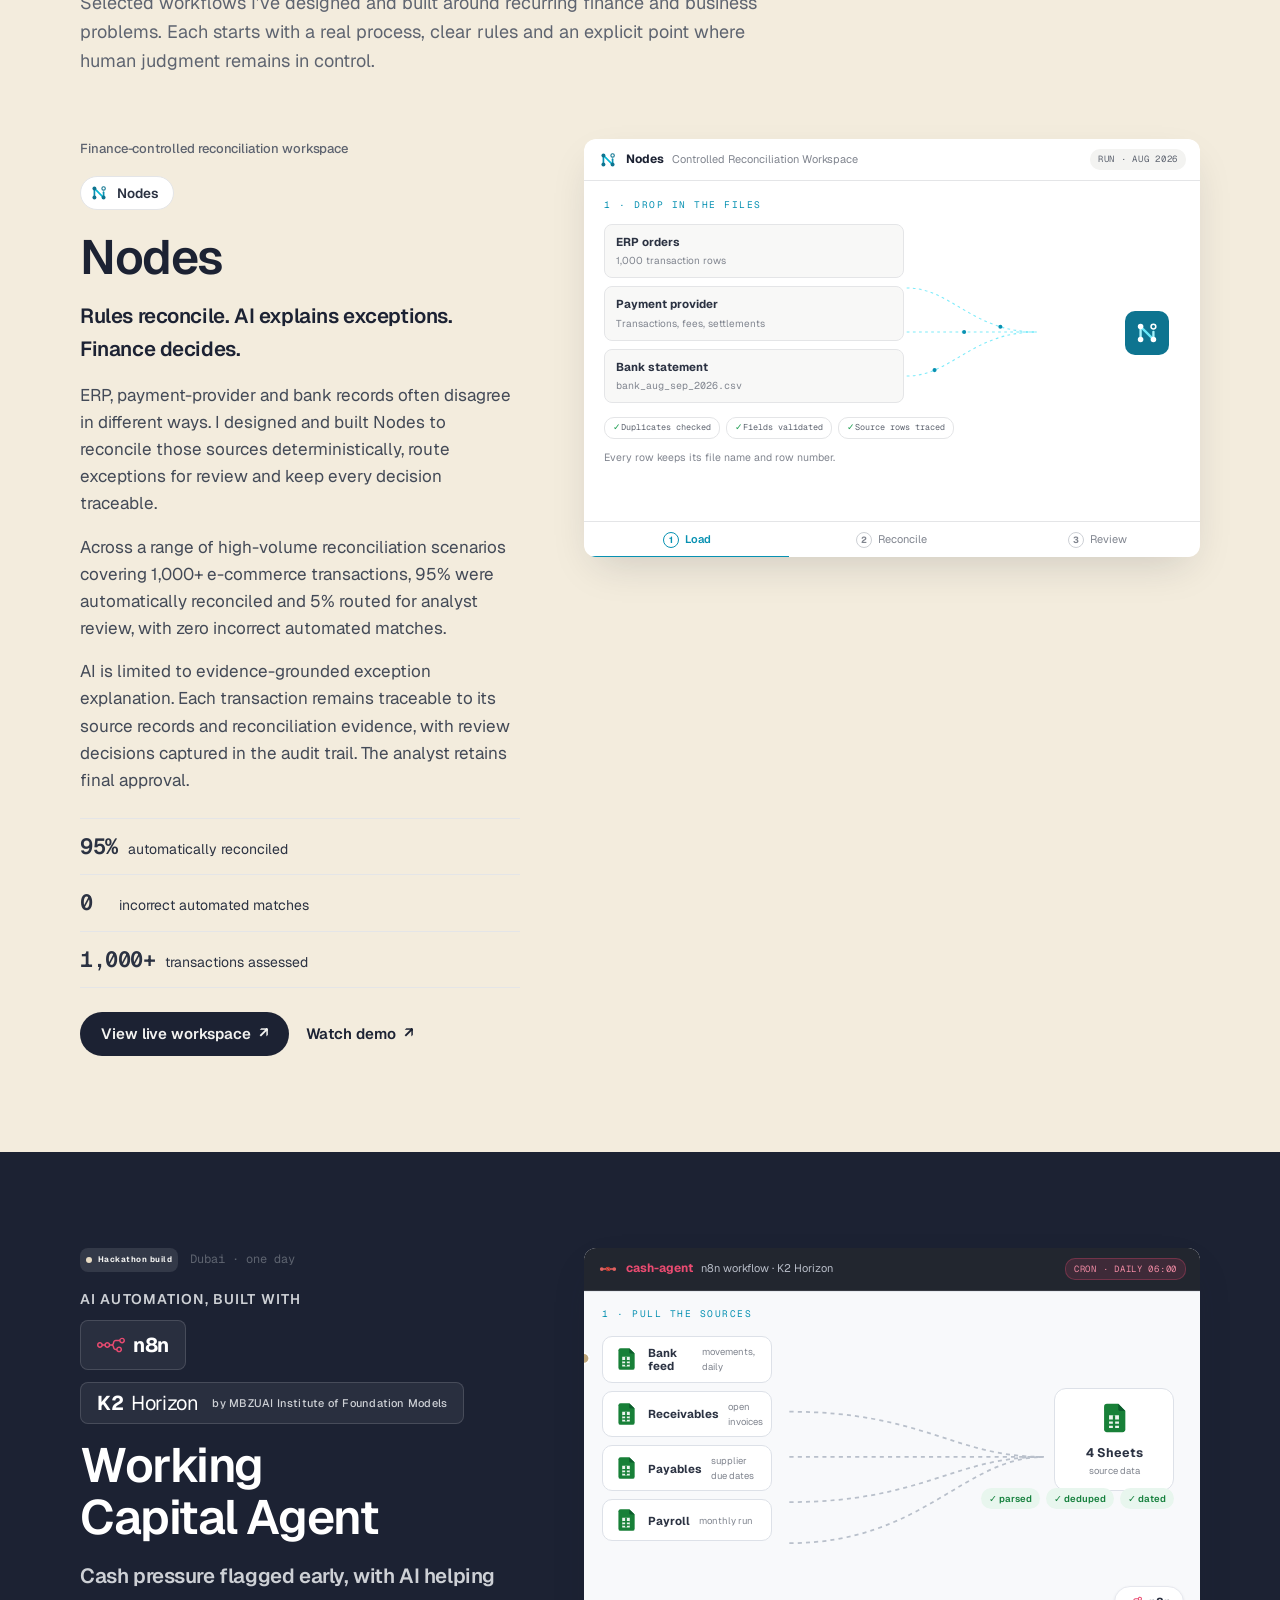
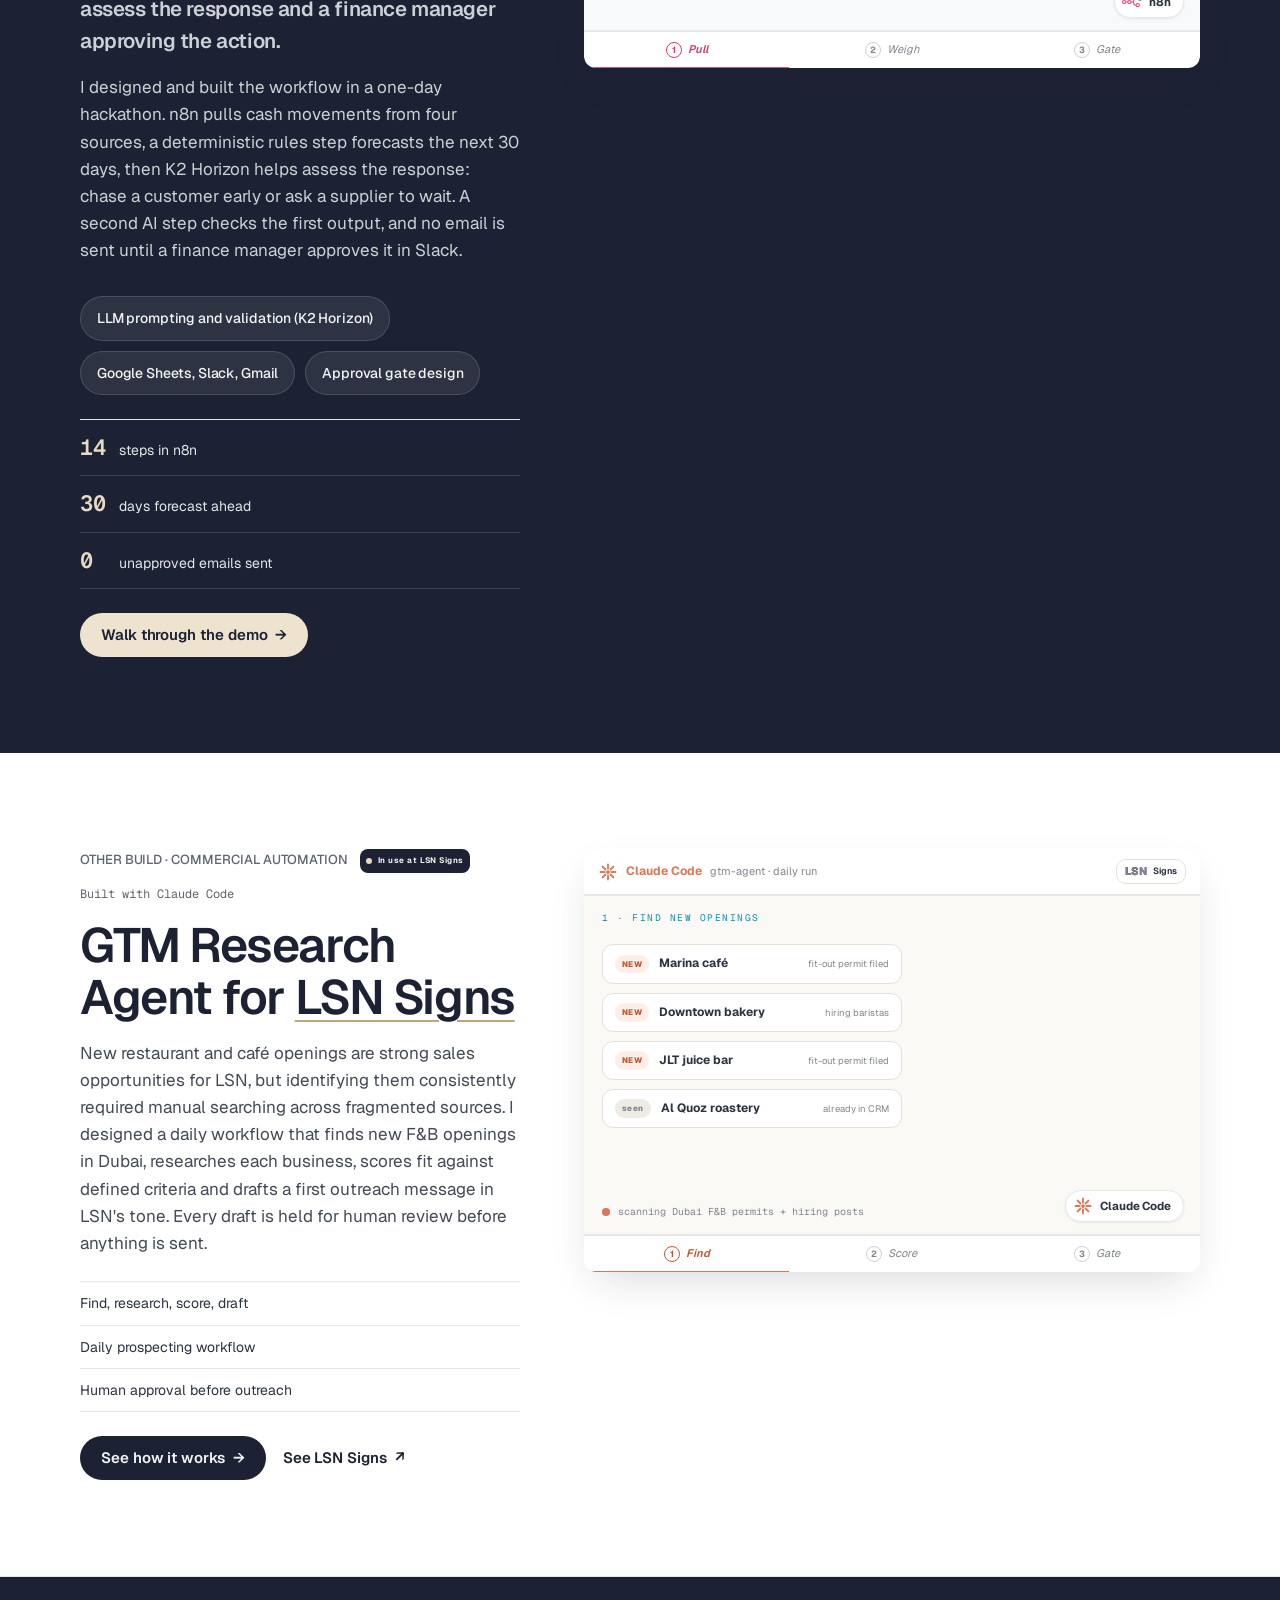
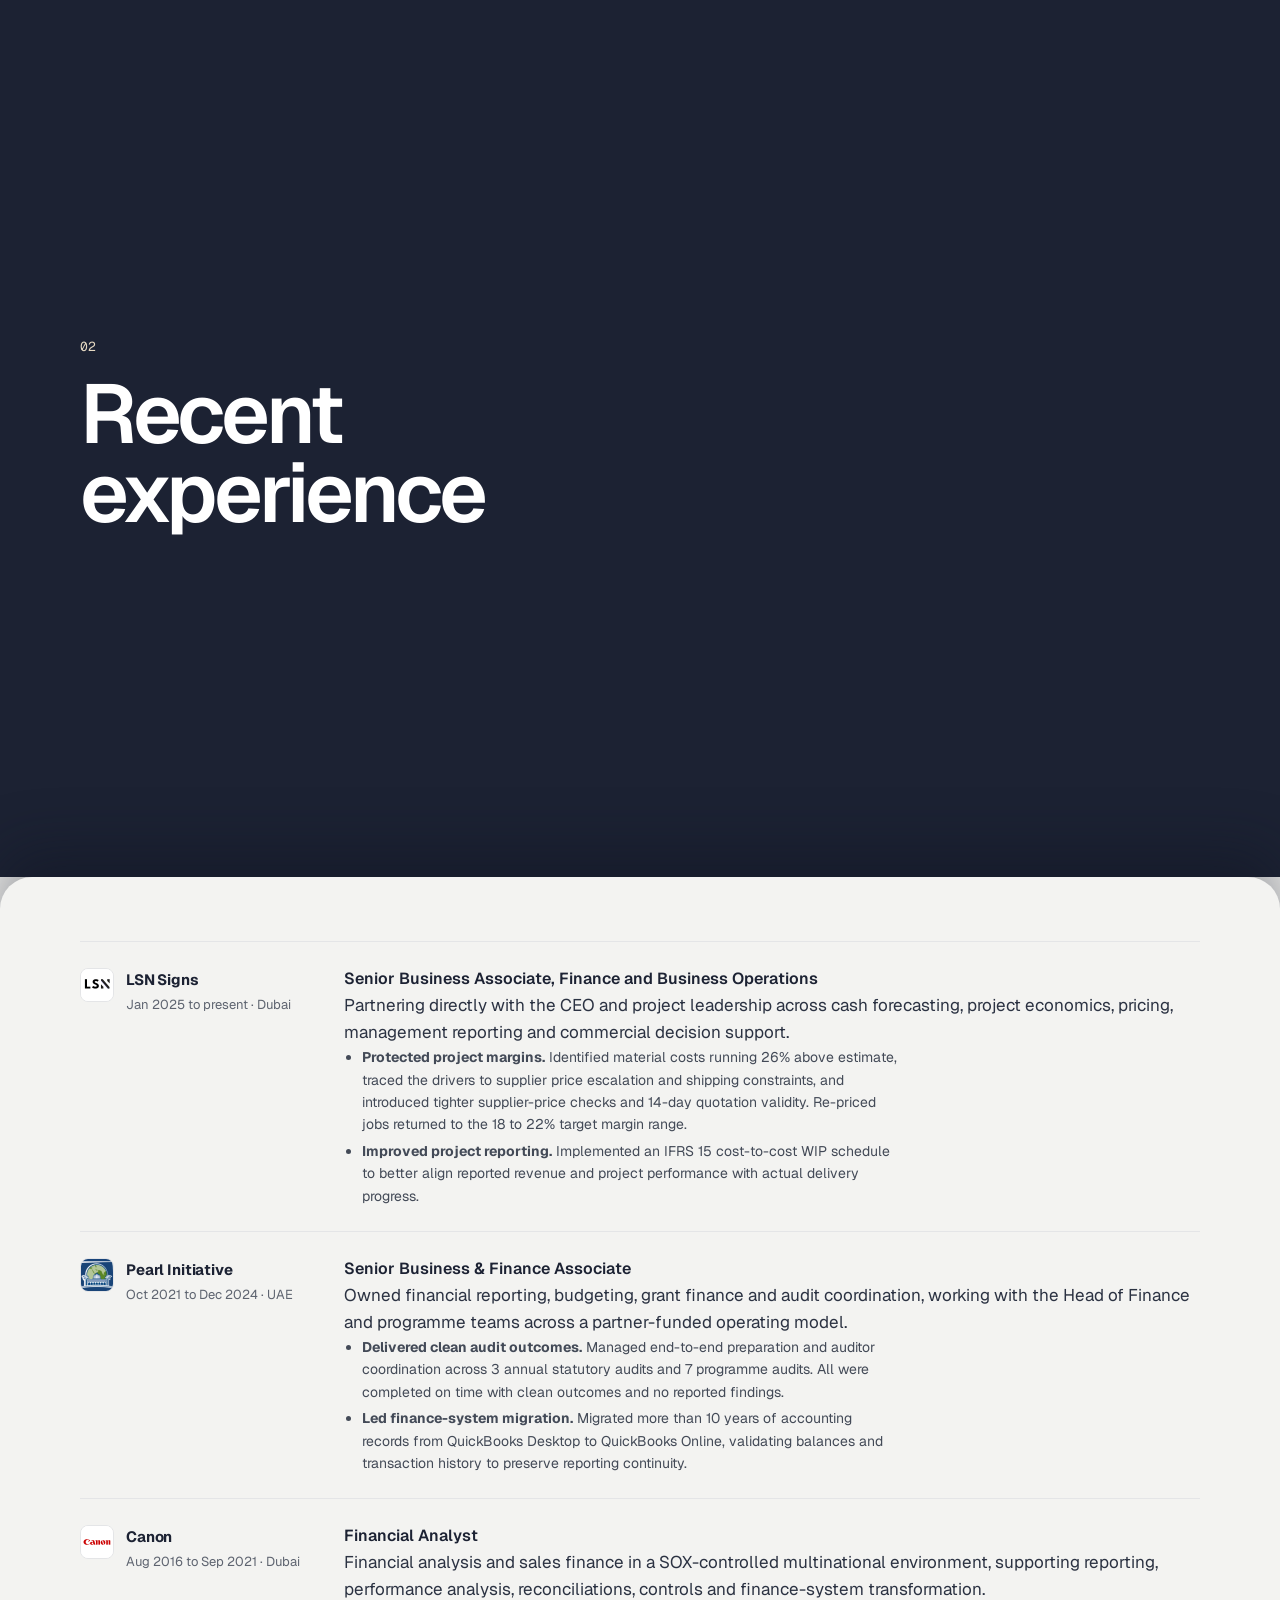
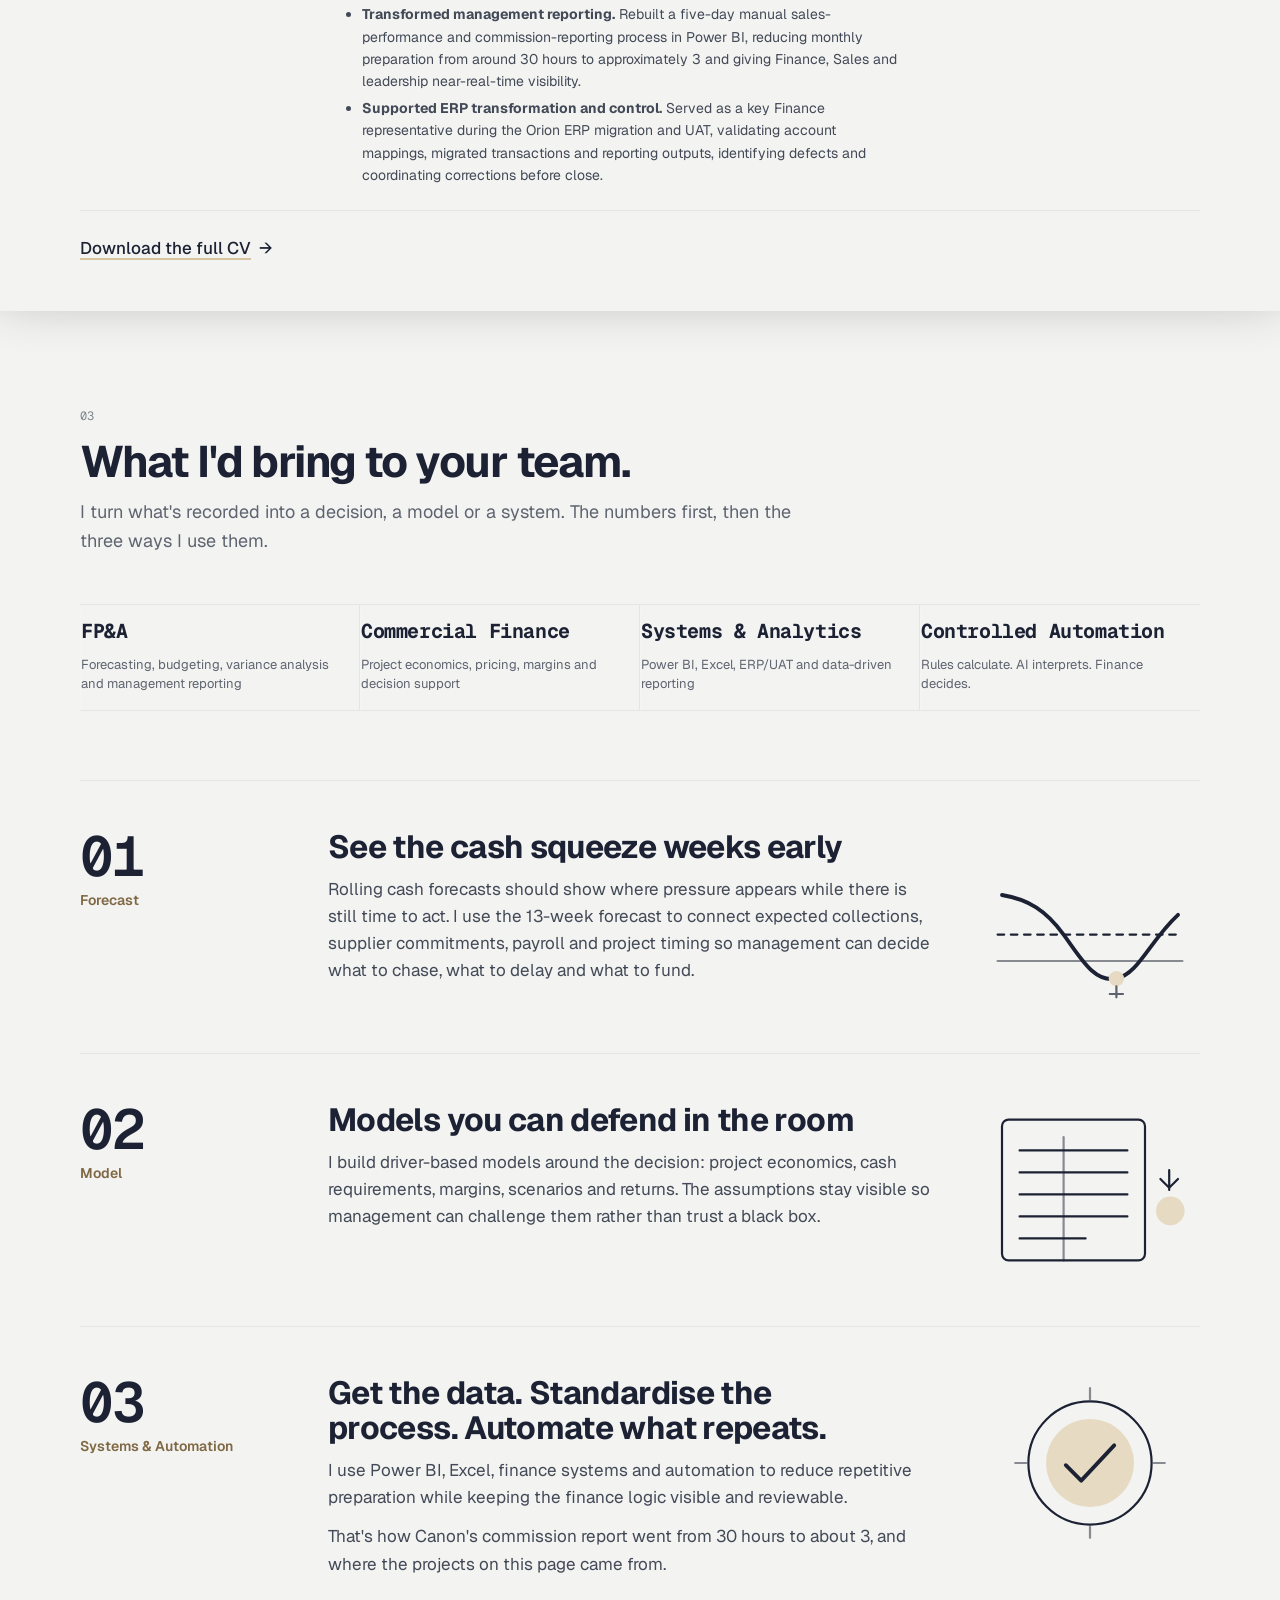
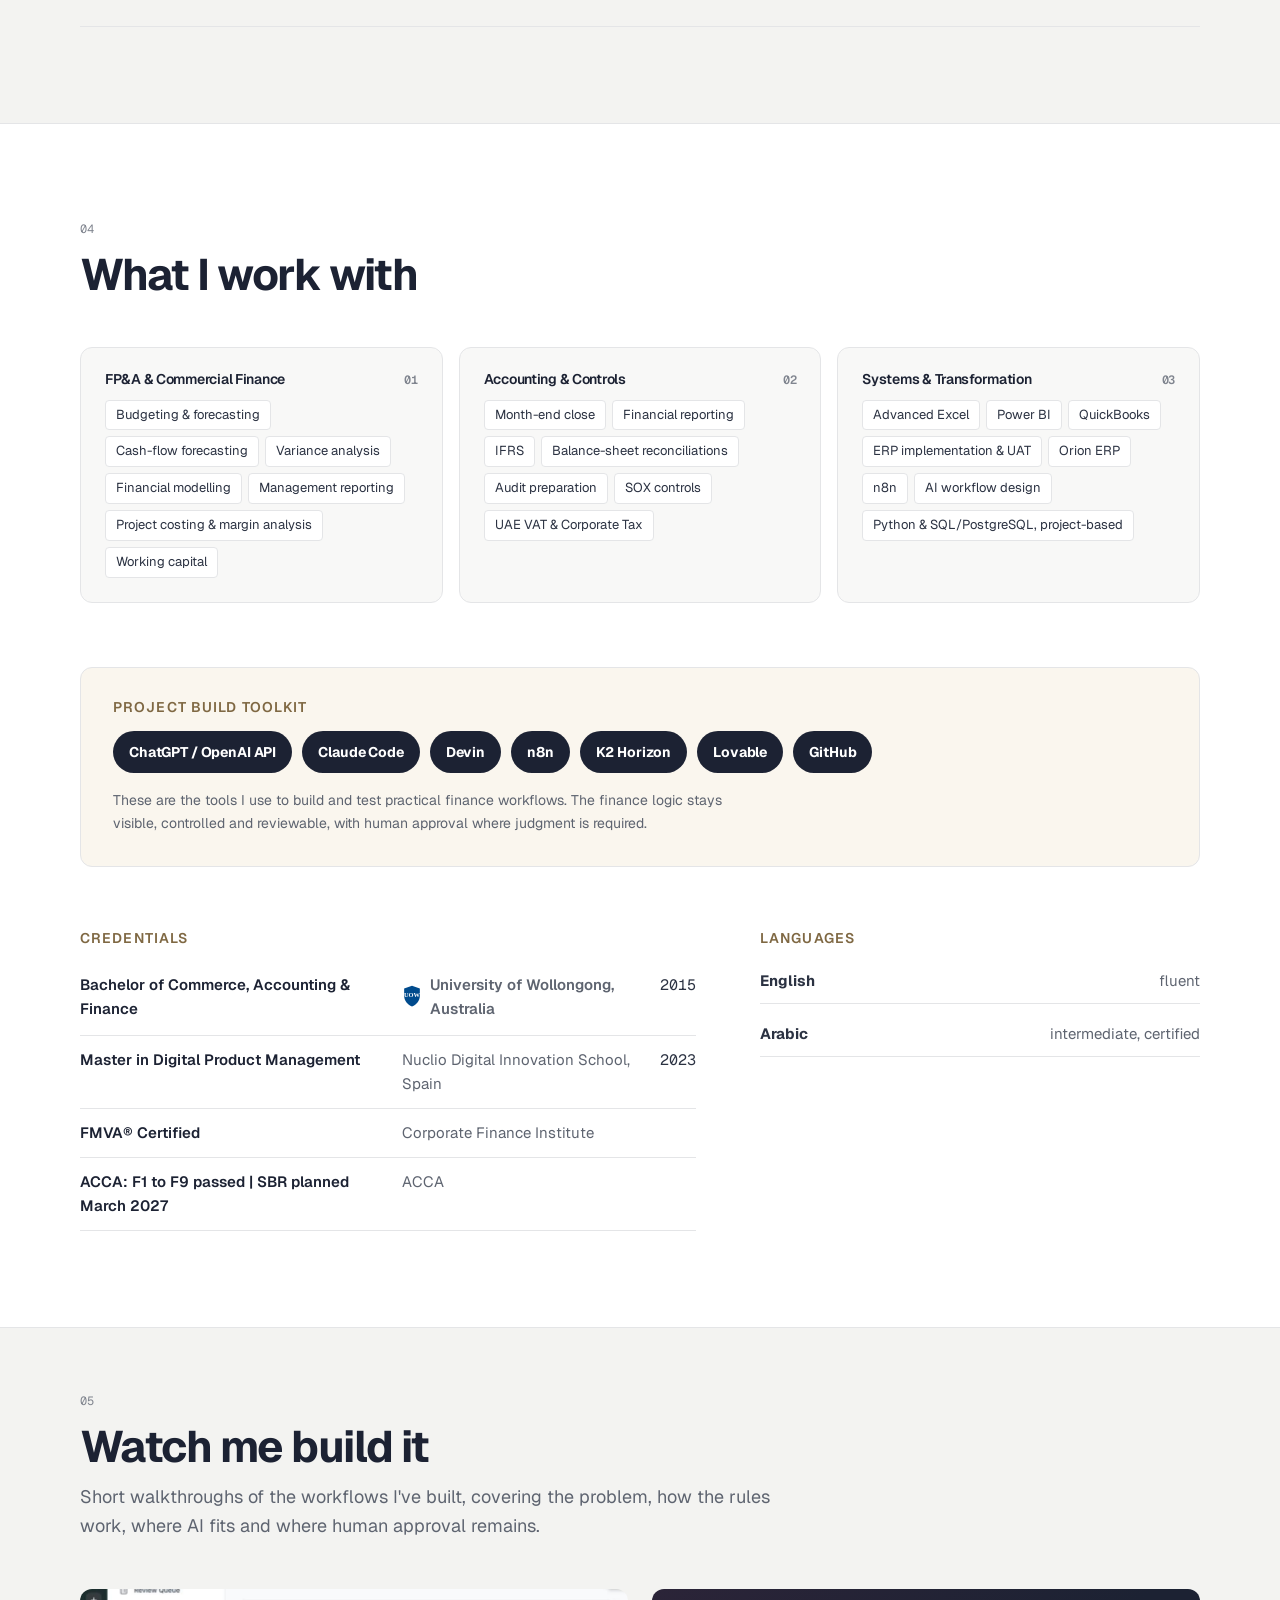
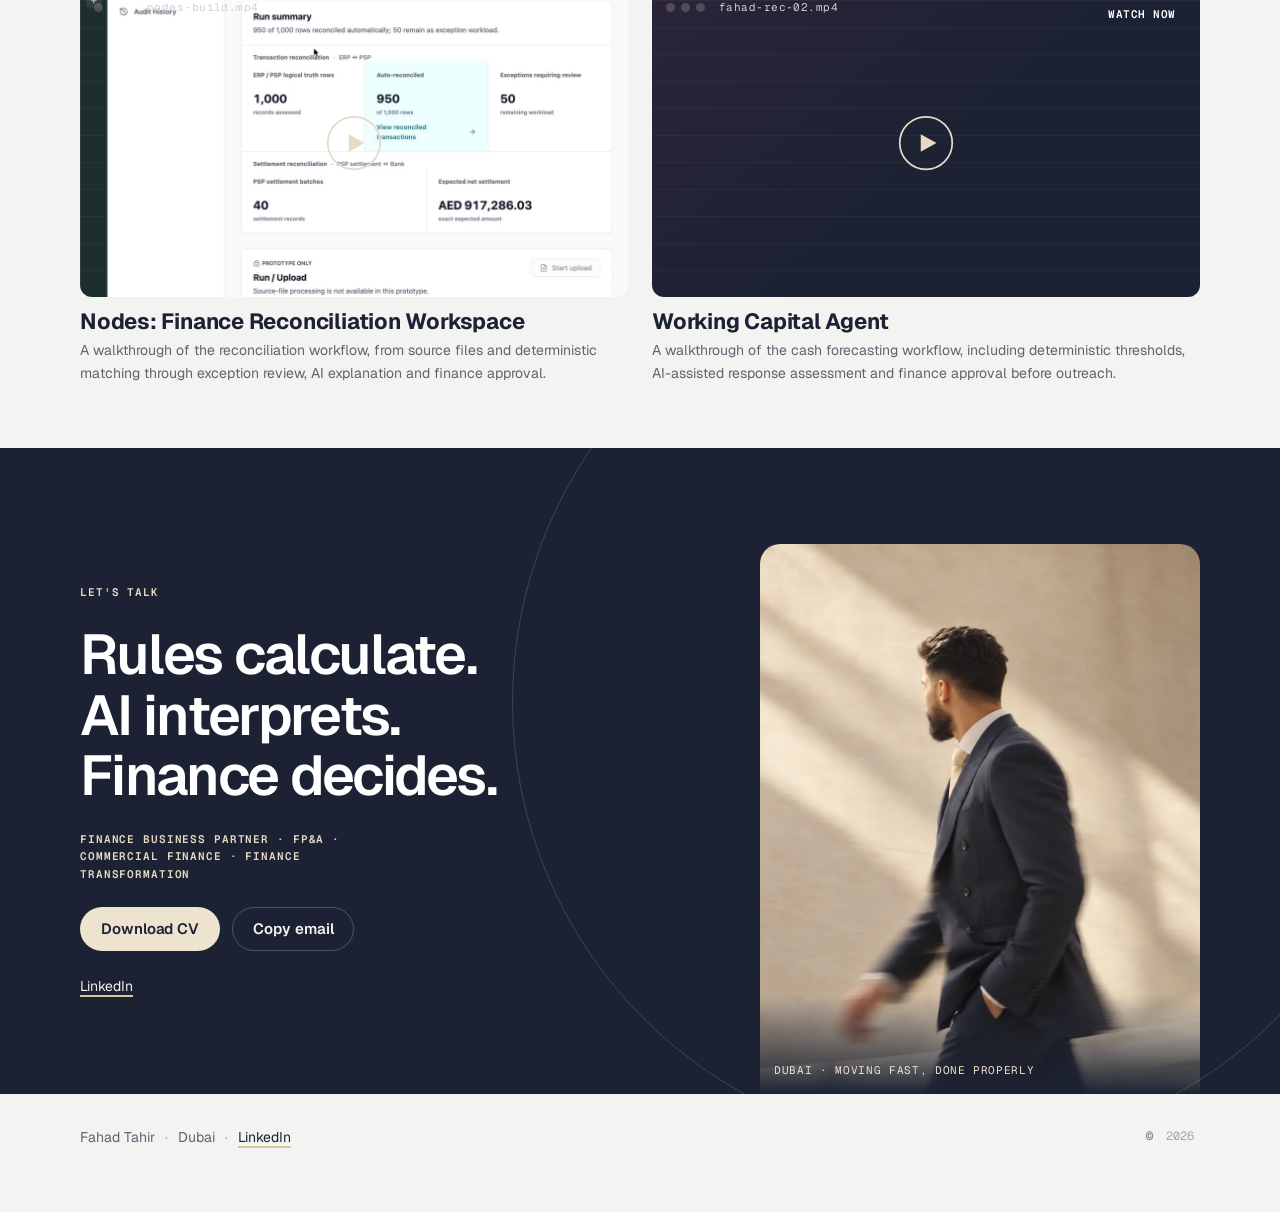
==== commit 0c5b857d: "assets: swap CV to final Finance CV Co-Authored-By: Devin AI <158243242+devin-ai-integration[bot]@us" ====
--- a/index.html
+++ b/index.html
@@ -43,7 +43,7 @@
           <a href="#watch">Watch</a>
           <a href="#about">Contact</a>
         </div>
-        <a class="btn btn-primary btn-sm" href="assets/cv/fahad-tahir-cv.pdf" download>Download CV</a>
+        <a class="btn btn-primary btn-sm" href="assets/cv/Fahad_Tahir_Finance_CV.pdf" download>Download CV</a>
       </nav>
     </div>
   </header>
@@ -58,7 +58,7 @@
           <h1 id="h1" data-split>I turn financial data into decisions and <em>build the systems</em> that make the work better.</h1>
           <p class="lede fade-up" style="--d:360ms">I’m Fahad Tahir, a Finance Business Partner with 10+ years across FP&amp;A, accounting and commercial finance. I work across forecasting, business performance, controls and finance transformation and build practical tools around recurring finance problems.</p>
           <div class="cta fade-up" style="--d:440ms">
-            <a class="btn btn-primary" href="assets/cv/fahad-tahir-cv.pdf" download data-magnet>Download CV</a>
+            <a class="btn btn-primary" href="assets/cv/Fahad_Tahir_Finance_CV.pdf" download data-magnet>Download CV</a>
             <a class="btn btn-secondary" href="#work" data-magnet>See what I’ve built</a>
           </div>
           <ul class="heroG-facts fade-up" style="--d:520ms" aria-label="At a glance">
@@ -417,7 +417,7 @@
             </div>
           </article>
         </div>
-        <p class="xp-cta rv" data-view><a class="arrow-link" href="assets/cv/fahad-tahir-cv.pdf" download><span>Download the full CV</span> <span class="ar" aria-hidden="true">→</span></a></p>
+        <p class="xp-cta rv" data-view><a class="arrow-link" href="assets/cv/Fahad_Tahir_Finance_CV.pdf" download><span>Download the full CV</span> <span class="ar" aria-hidden="true">→</span></a></p>
       </div>
       </div>
     </section>
@@ -590,7 +590,7 @@
           <h2 id="close-h">Rules calculate. AI interprets. Finance decides.</h2>
           <p class="eyebrow light">Finance Business Partner · FP&amp;A · Commercial Finance · Finance Transformation</p>
           <div class="cta">
-            <a class="btn btn-light" id="close-cv" href="assets/cv/fahad-tahir-cv.pdf" download>Download CV</a>
+            <a class="btn btn-light" id="close-cv" href="assets/cv/Fahad_Tahir_Finance_CV.pdf" download>Download CV</a>
             <button class="btn btn-ghost-light" type="button" data-copy="itsfahadtahir@gmail.com">Copy email</button>
           </div>
           <p class="email-line"><a class="link light" href="https://www.linkedin.com/in/fahadtahiruae/" target="_blank" rel="noopener">LinkedIn</a></p>
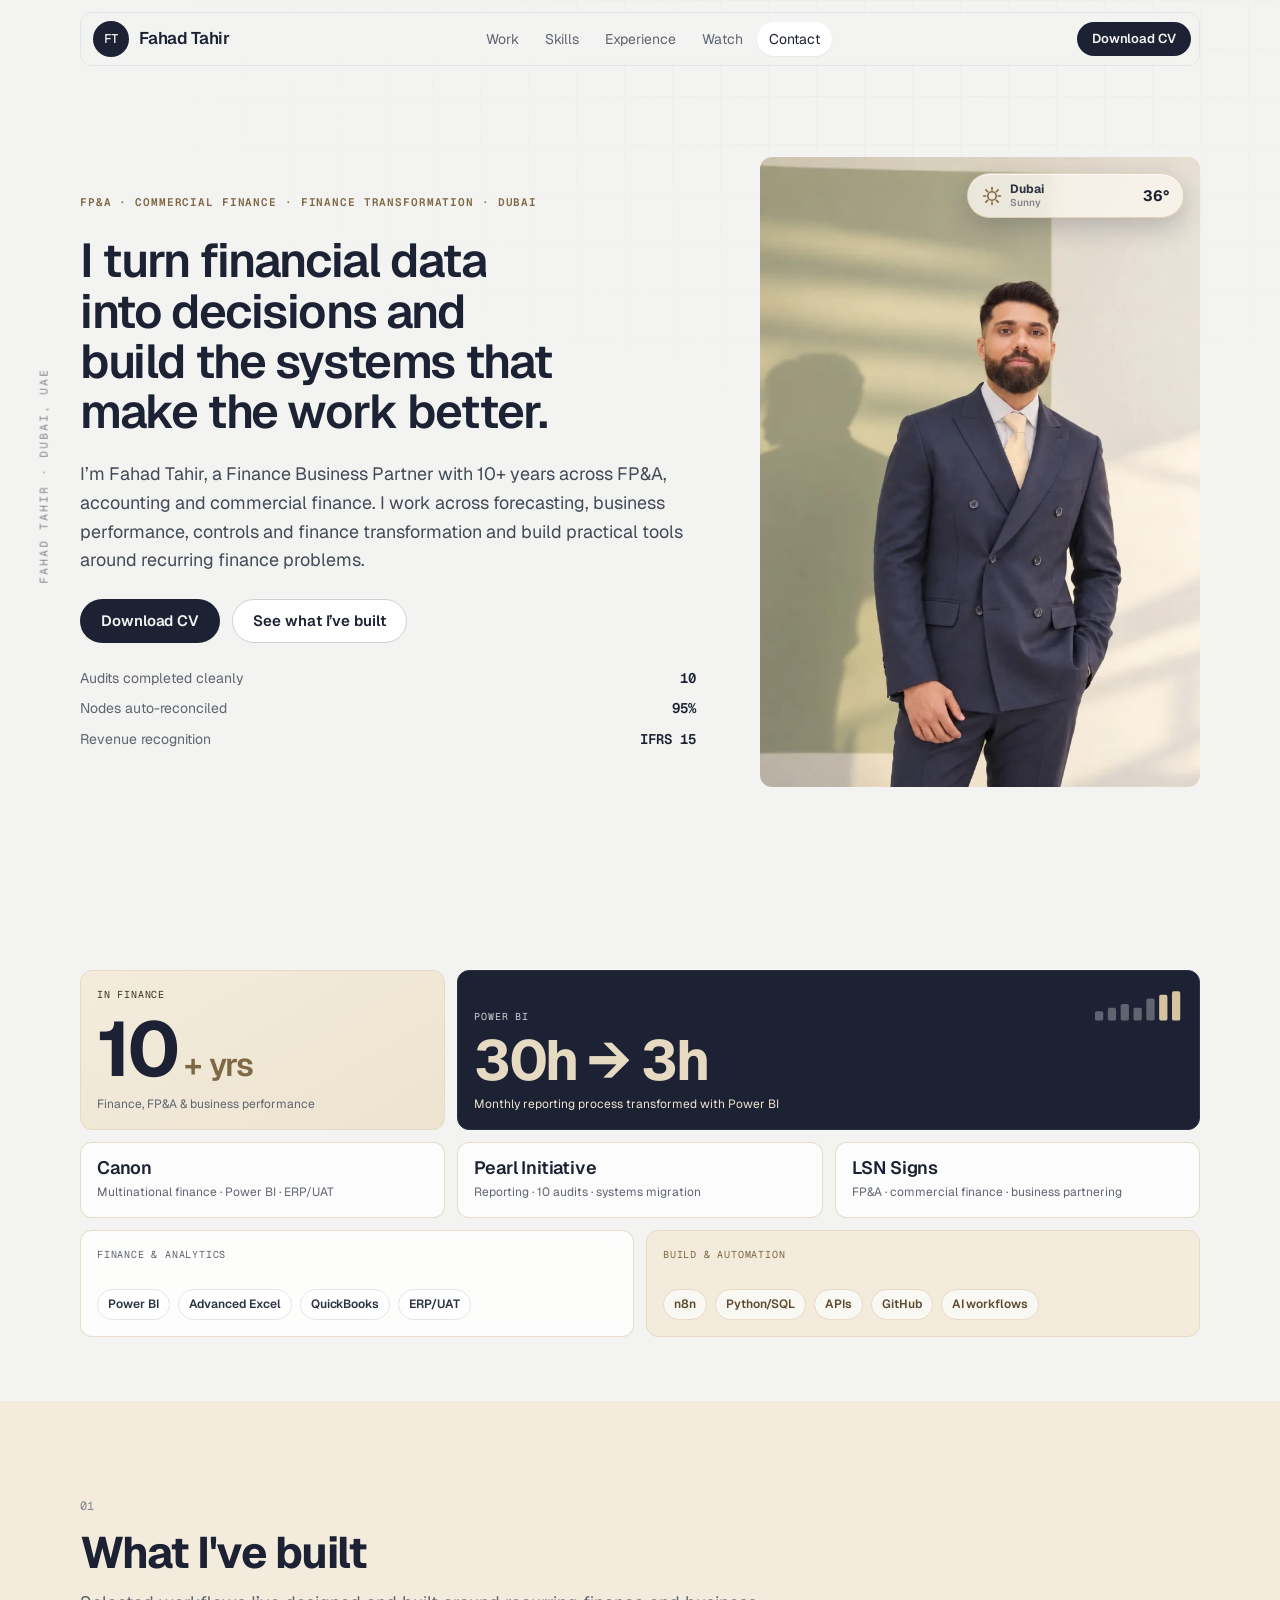
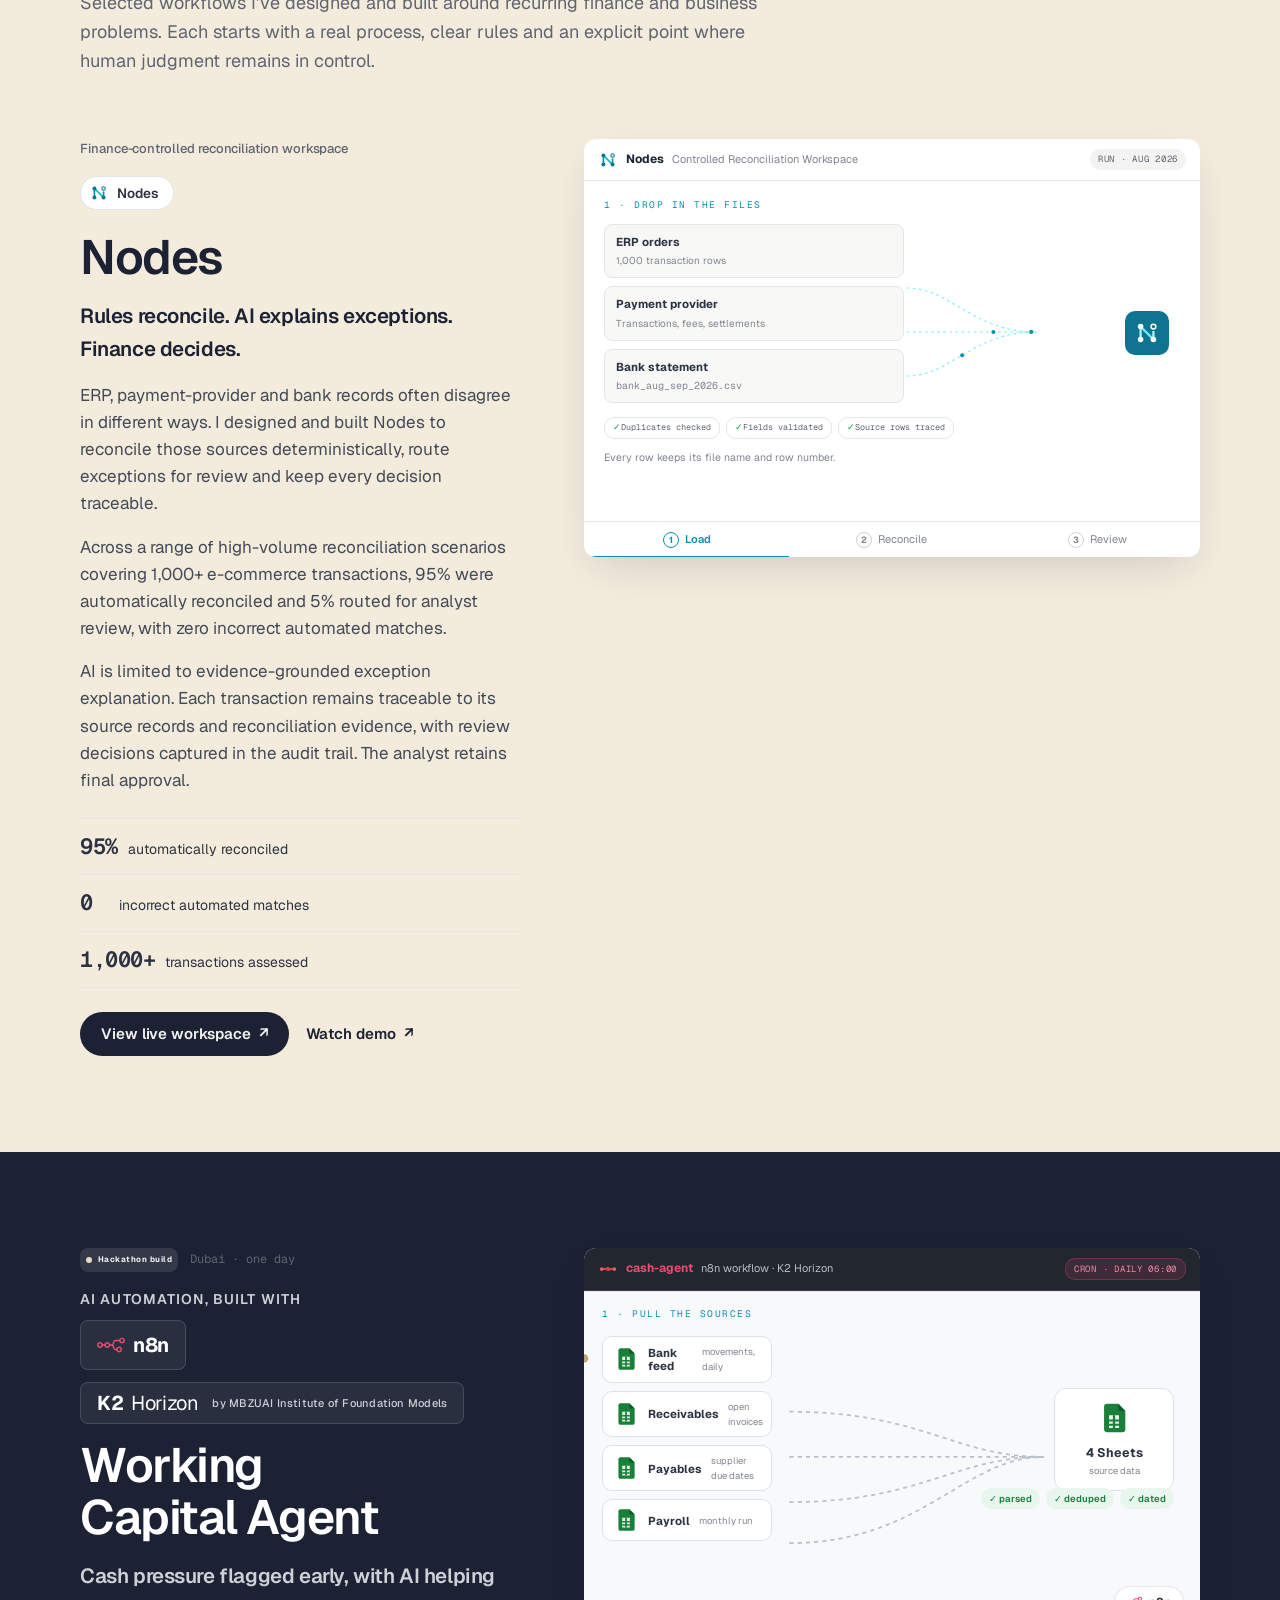
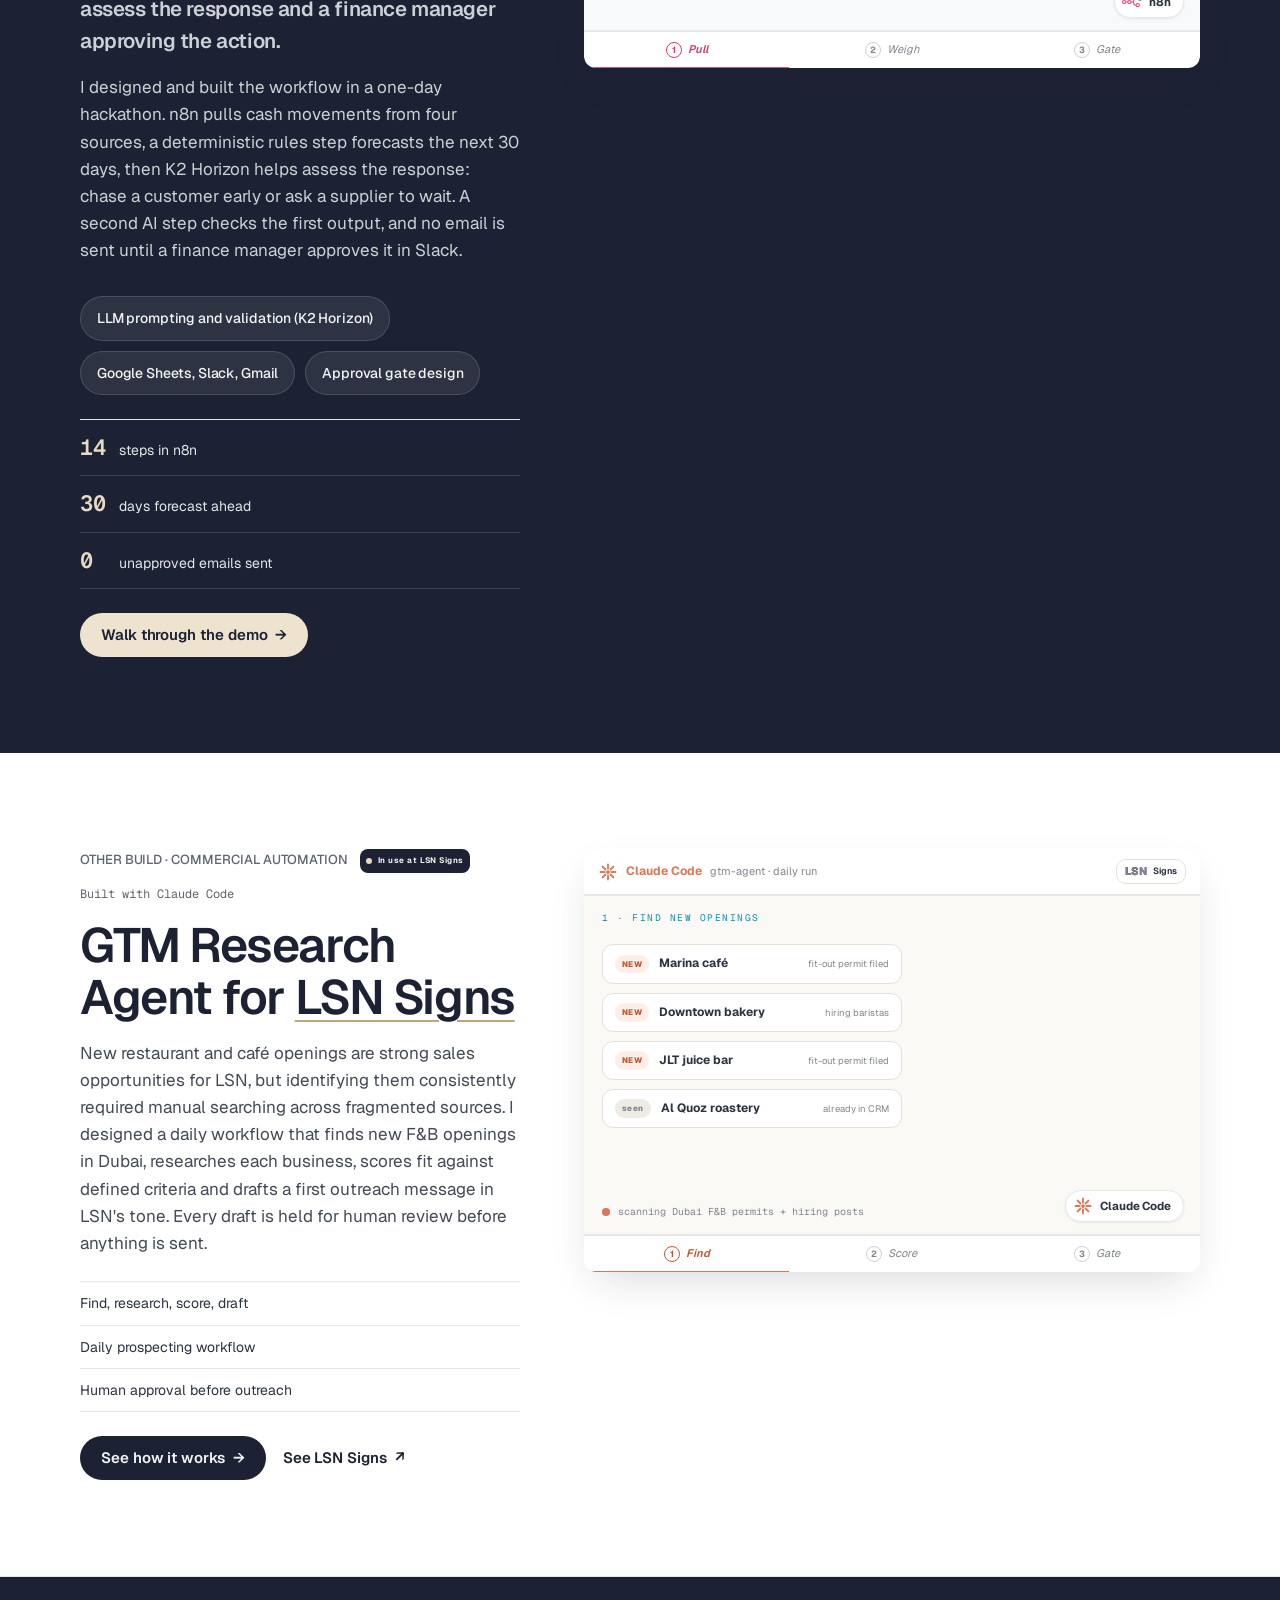
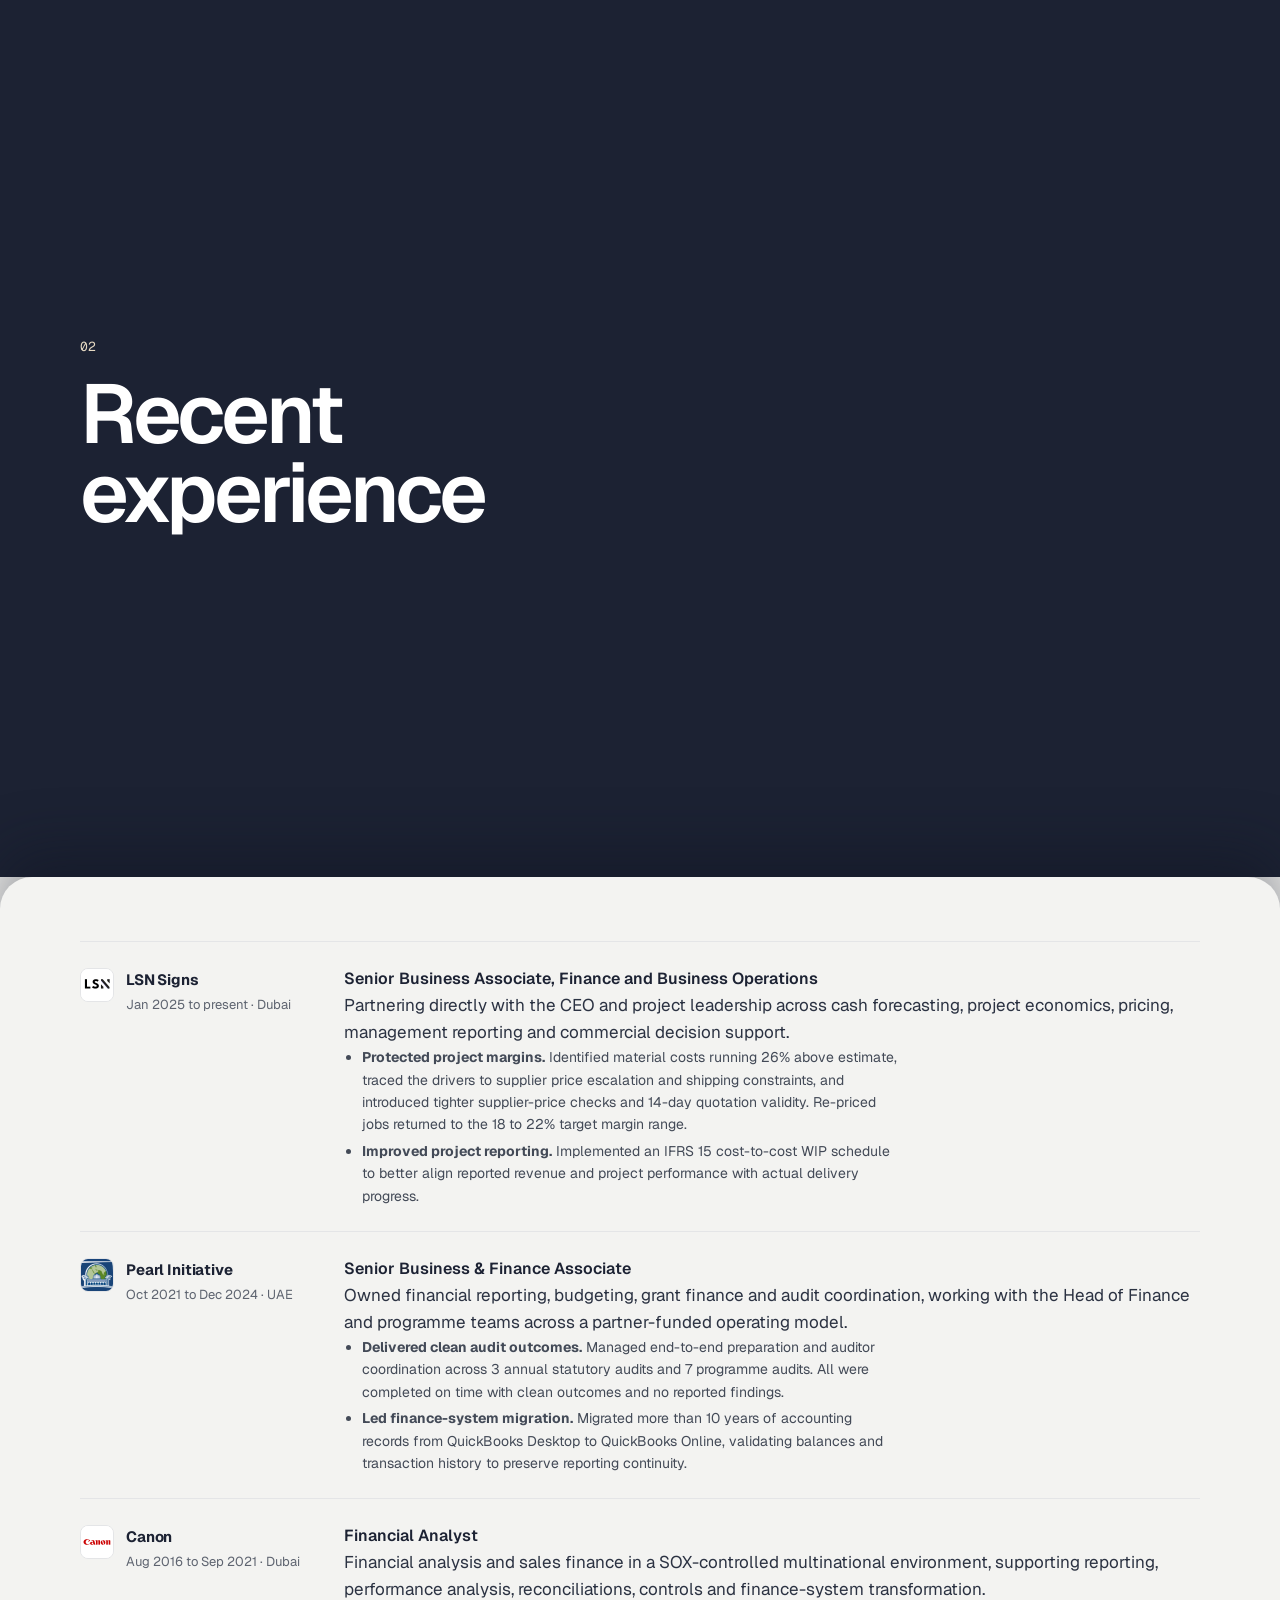
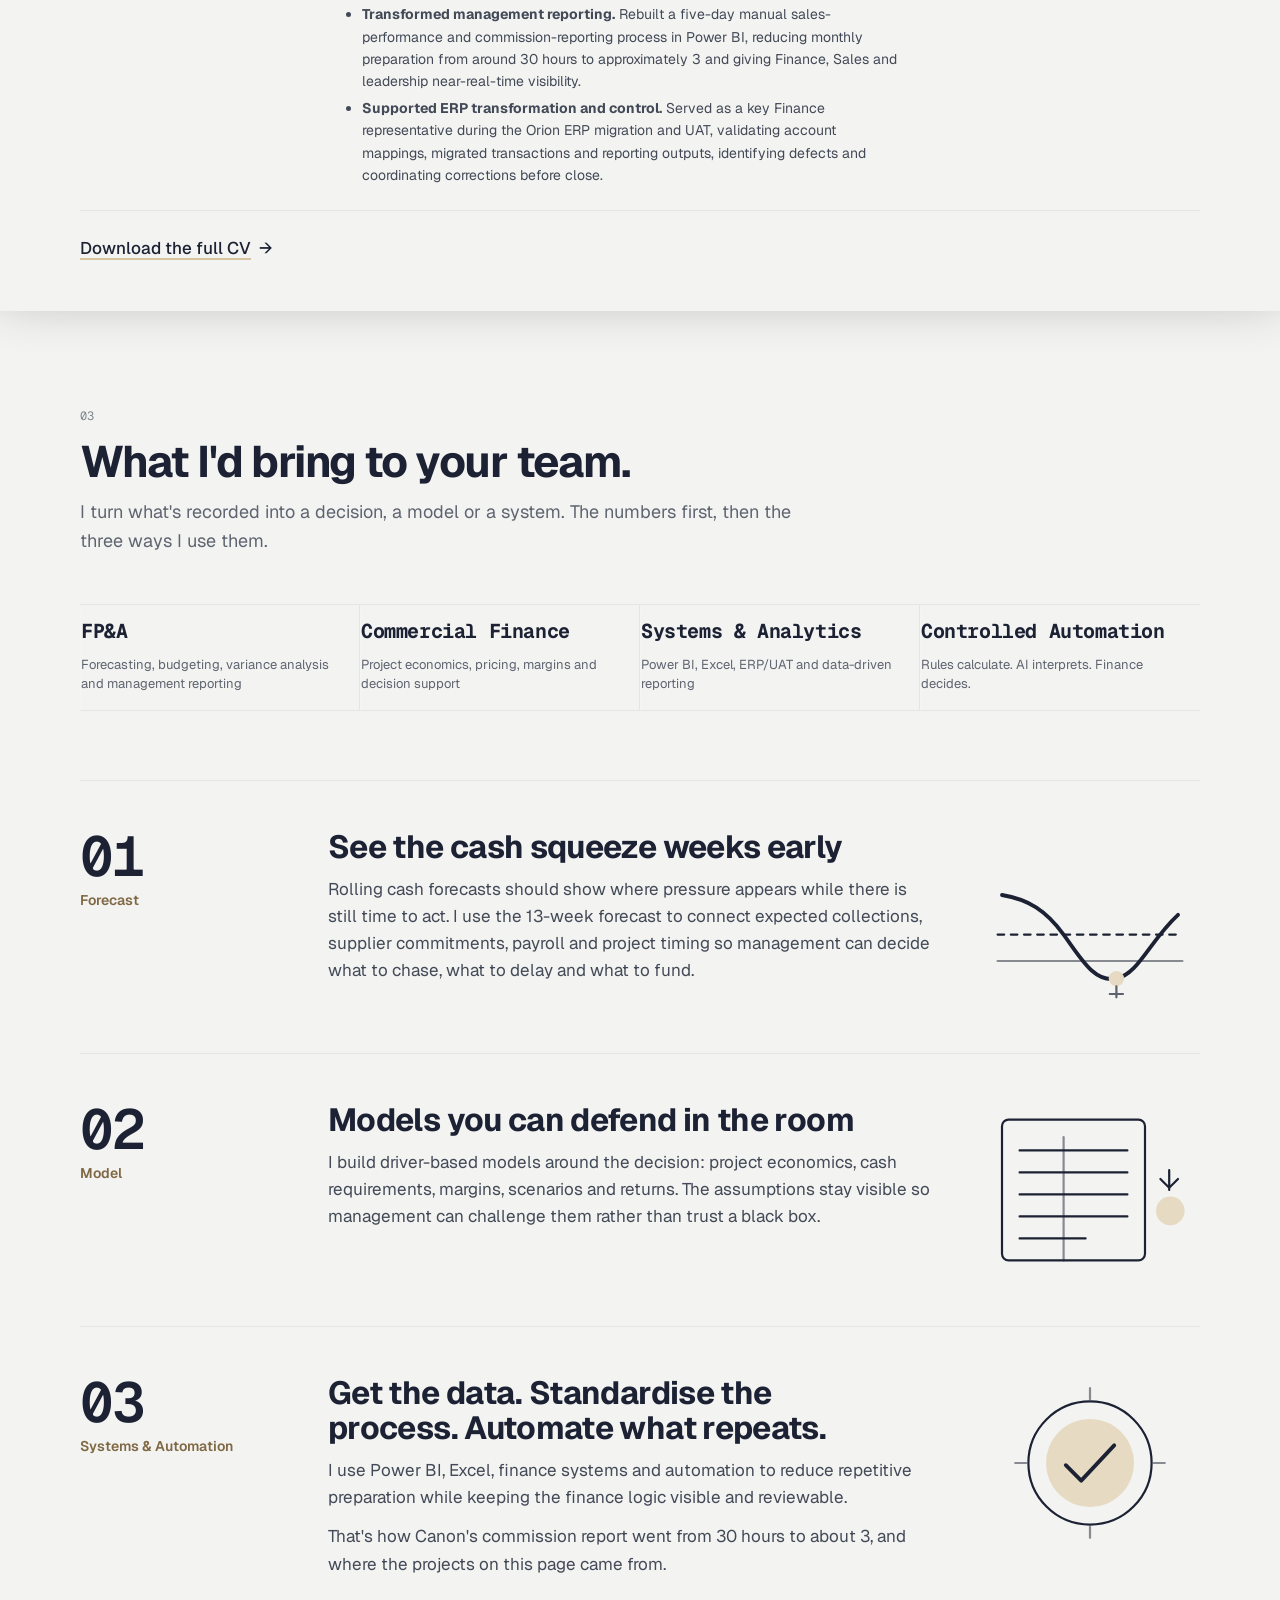
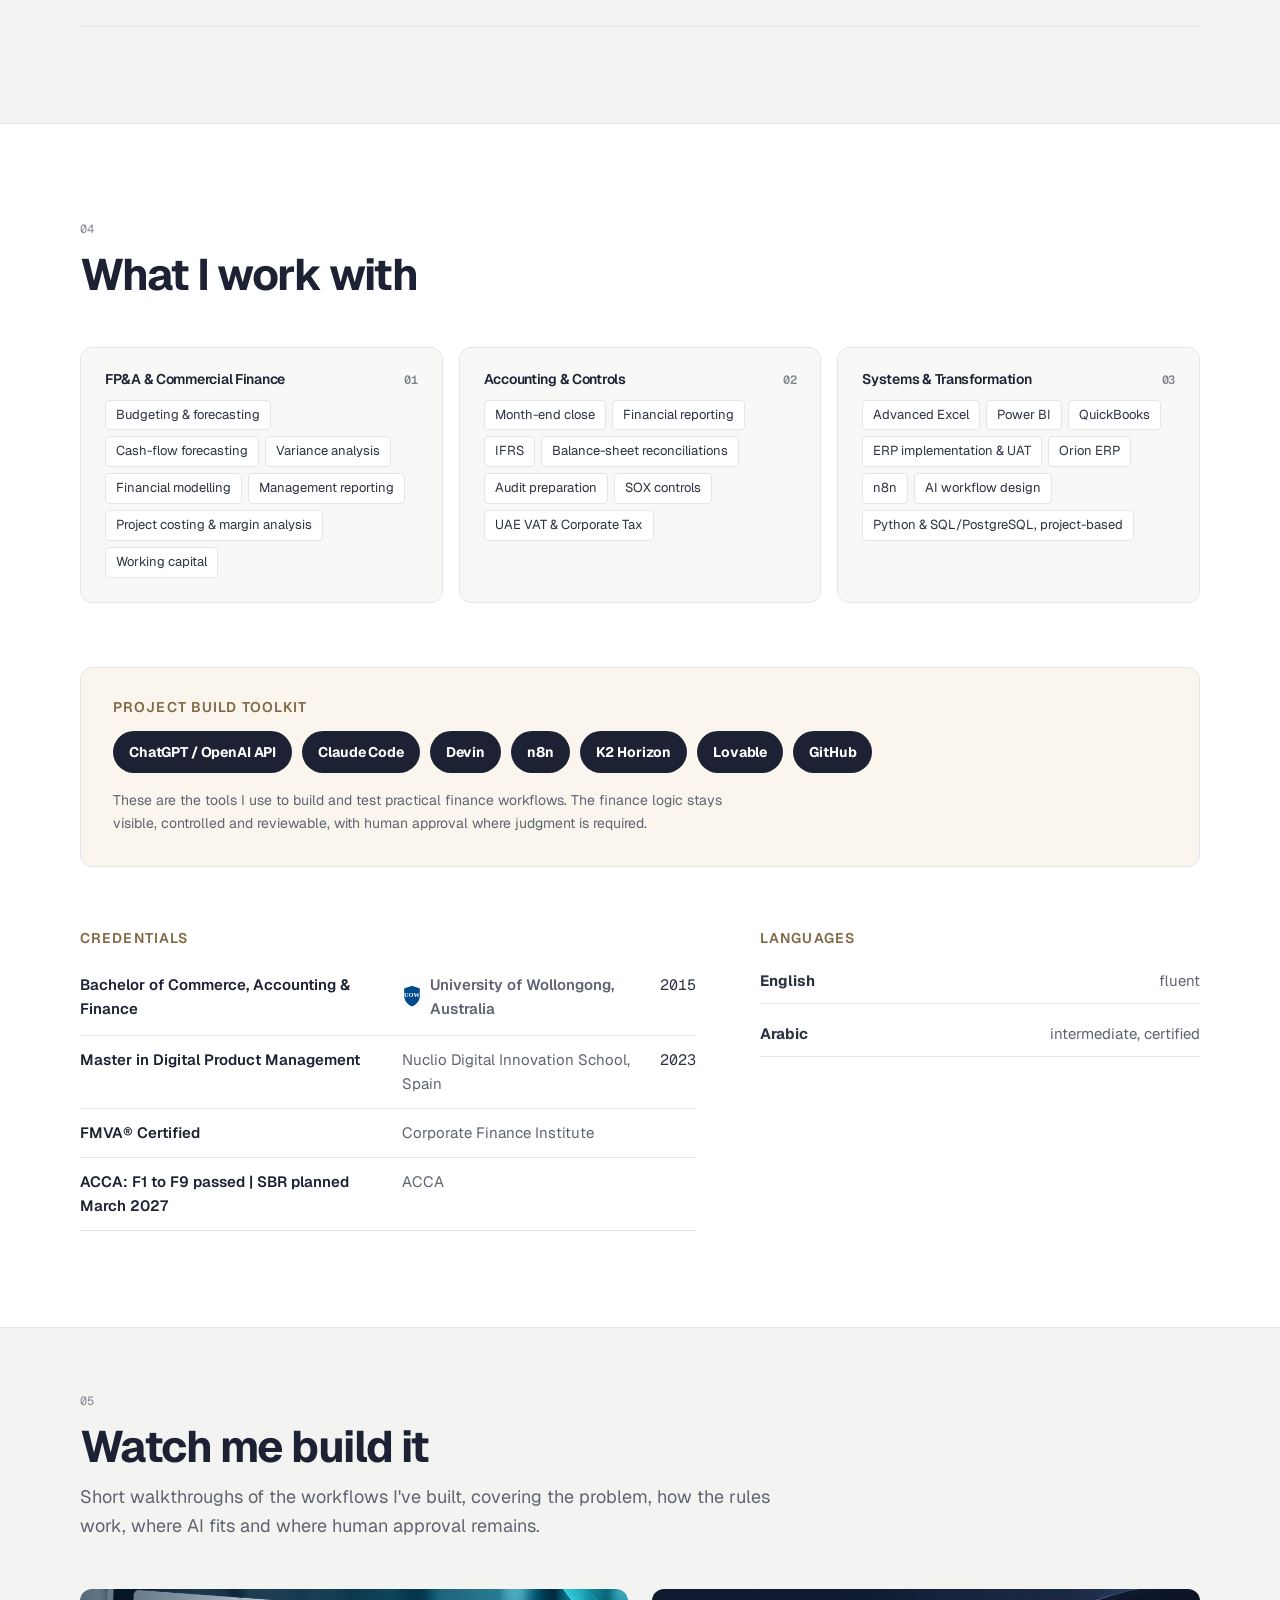
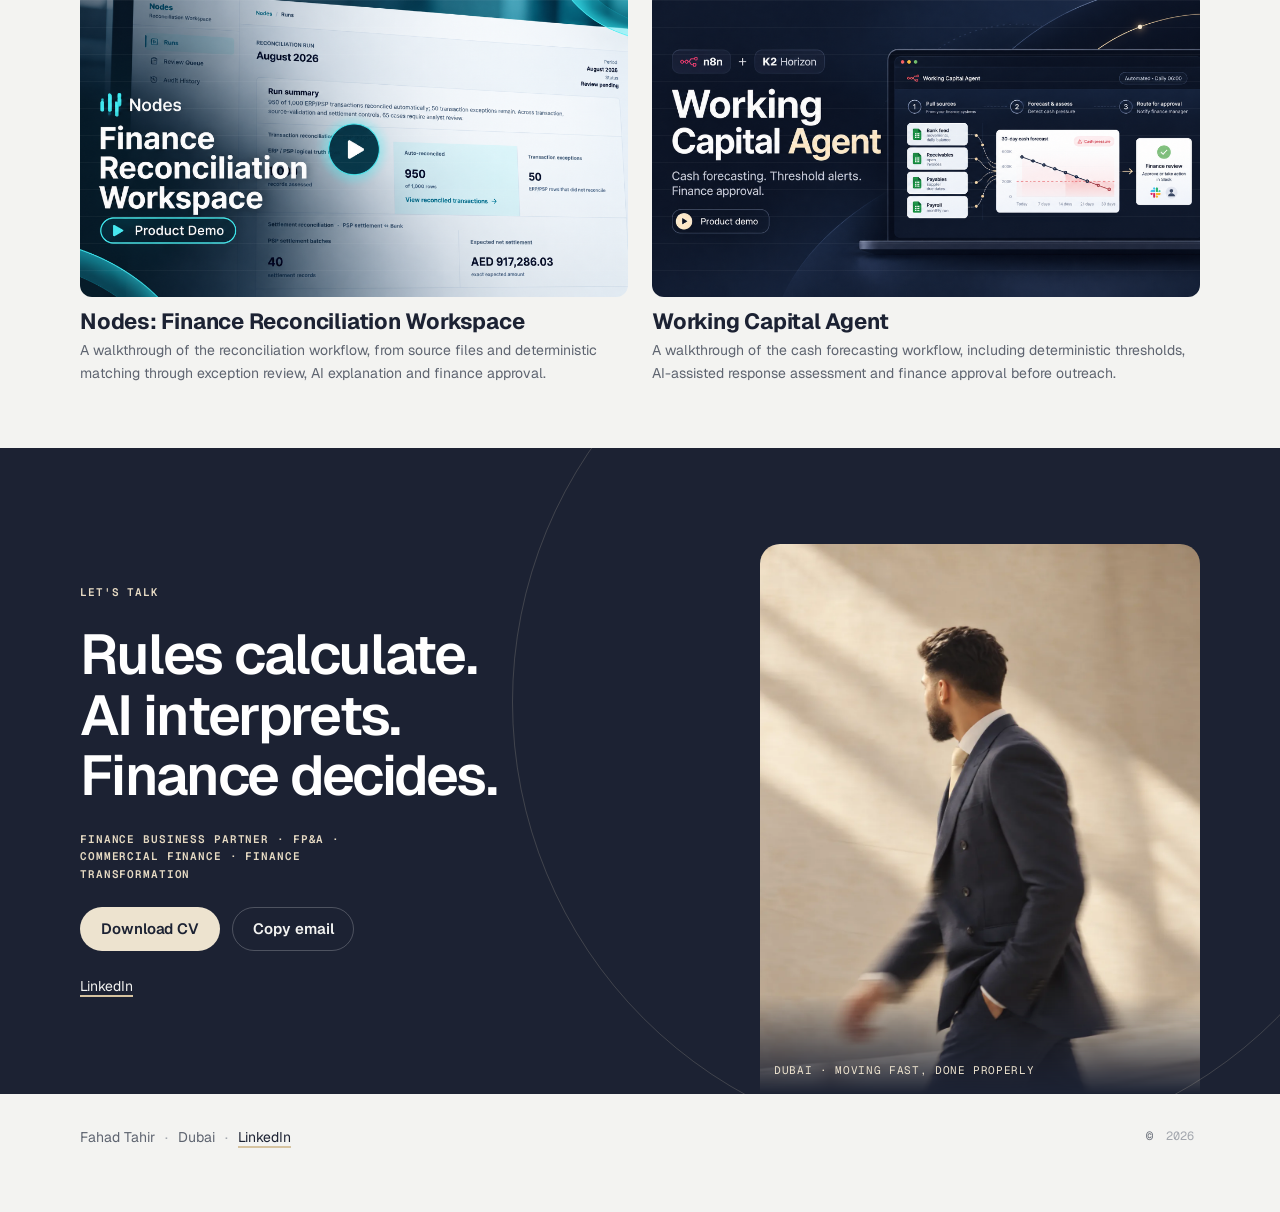
==== commit 7e7e5210: "watch: use approved YouTube thumbnails for Nodes + WCA video cards Co-Authored-By: Devin AI <1582432" ====
--- a/index.html
+++ b/index.html
@@ -553,19 +553,15 @@
         </div>
         <ul class="vids">
           <li class="vid vid-live rv" data-view>
-            <a class="vthumb vthumb-live" href="https://youtu.be/wSmjMcULRRM" target="_blank" rel="noopener" aria-label="Play: Nodes walkthrough" style="background-image:url('assets/videos/nodes-build-poster.jpg')">
-              <div class="vbar"><i></i><i></i><i></i><span>nodes-build.mp4</span></div>
-              <svg class="play" viewBox="0 0 64 64" aria-hidden="true"><circle cx="32" cy="32" r="30"/><path d="M26 22l18 10-18 10z"/></svg>
-              <span class="vtag vtag-live">Watch now</span>
+            <a class="vthumb vthumb-live" href="https://youtu.be/wSmjMcULRRM" target="_blank" rel="noopener" aria-label="Play: Nodes walkthrough">
+              <img src="assets/videos/nodes-thumb.png" width="1024" height="576" alt="Nodes Finance Reconciliation Workspace product demo" loading="lazy" decoding="async">
             </a>
             <h3>Nodes: Finance Reconciliation Workspace</h3>
             <p>A walkthrough of the reconciliation workflow, from source files and deterministic matching through exception review, AI explanation and finance approval.</p>
           </li>
           <li class="vid vid-live rv" data-view style="--d:80ms">
             <a class="vthumb vthumb-live t2" href="https://youtu.be/OfT68-v-TVY?si=RzWnQupxAGwQmKqd" target="_blank" rel="noopener" aria-label="Play: Working Capital Agent walkthrough">
-              <div class="vbar"><i></i><i></i><i></i><span>fahad-rec-02.mp4</span></div>
-              <svg class="play" viewBox="0 0 64 64" aria-hidden="true"><circle cx="32" cy="32" r="30"/><path d="M26 22l18 10-18 10z"/></svg>
-              <span class="vtag vtag-live">Watch now</span>
+              <img src="assets/videos/working-capital-agent-thumb.png" width="1024" height="576" alt="Working Capital Agent product demo" loading="lazy" decoding="async">
             </a>
             <h3>Working Capital Agent</h3>
             <p>A walkthrough of the cash forecasting workflow, including deterministic thresholds, AI-assisted response assessment and finance approval before outreach.</p>
--- a/styles.css
+++ b/styles.css
@@ -778,6 +778,7 @@
 
 /* v4: video lightbox */
 .vthumb-live{display:block;width:100%;padding:0;border:0;cursor:pointer;background-size:cover;background-position:center;position:relative}
+.vthumb-live>img{display:block;width:100%;height:100%;object-fit:cover}
 .vthumb-live .vbar{position:absolute;top:0;left:0;right:0}
 .vthumb-live .play{position:absolute;top:50%;left:50%;transform:translate(-50%,-50%)}
 .vtag-live{background:var(--accent);color:#fff}
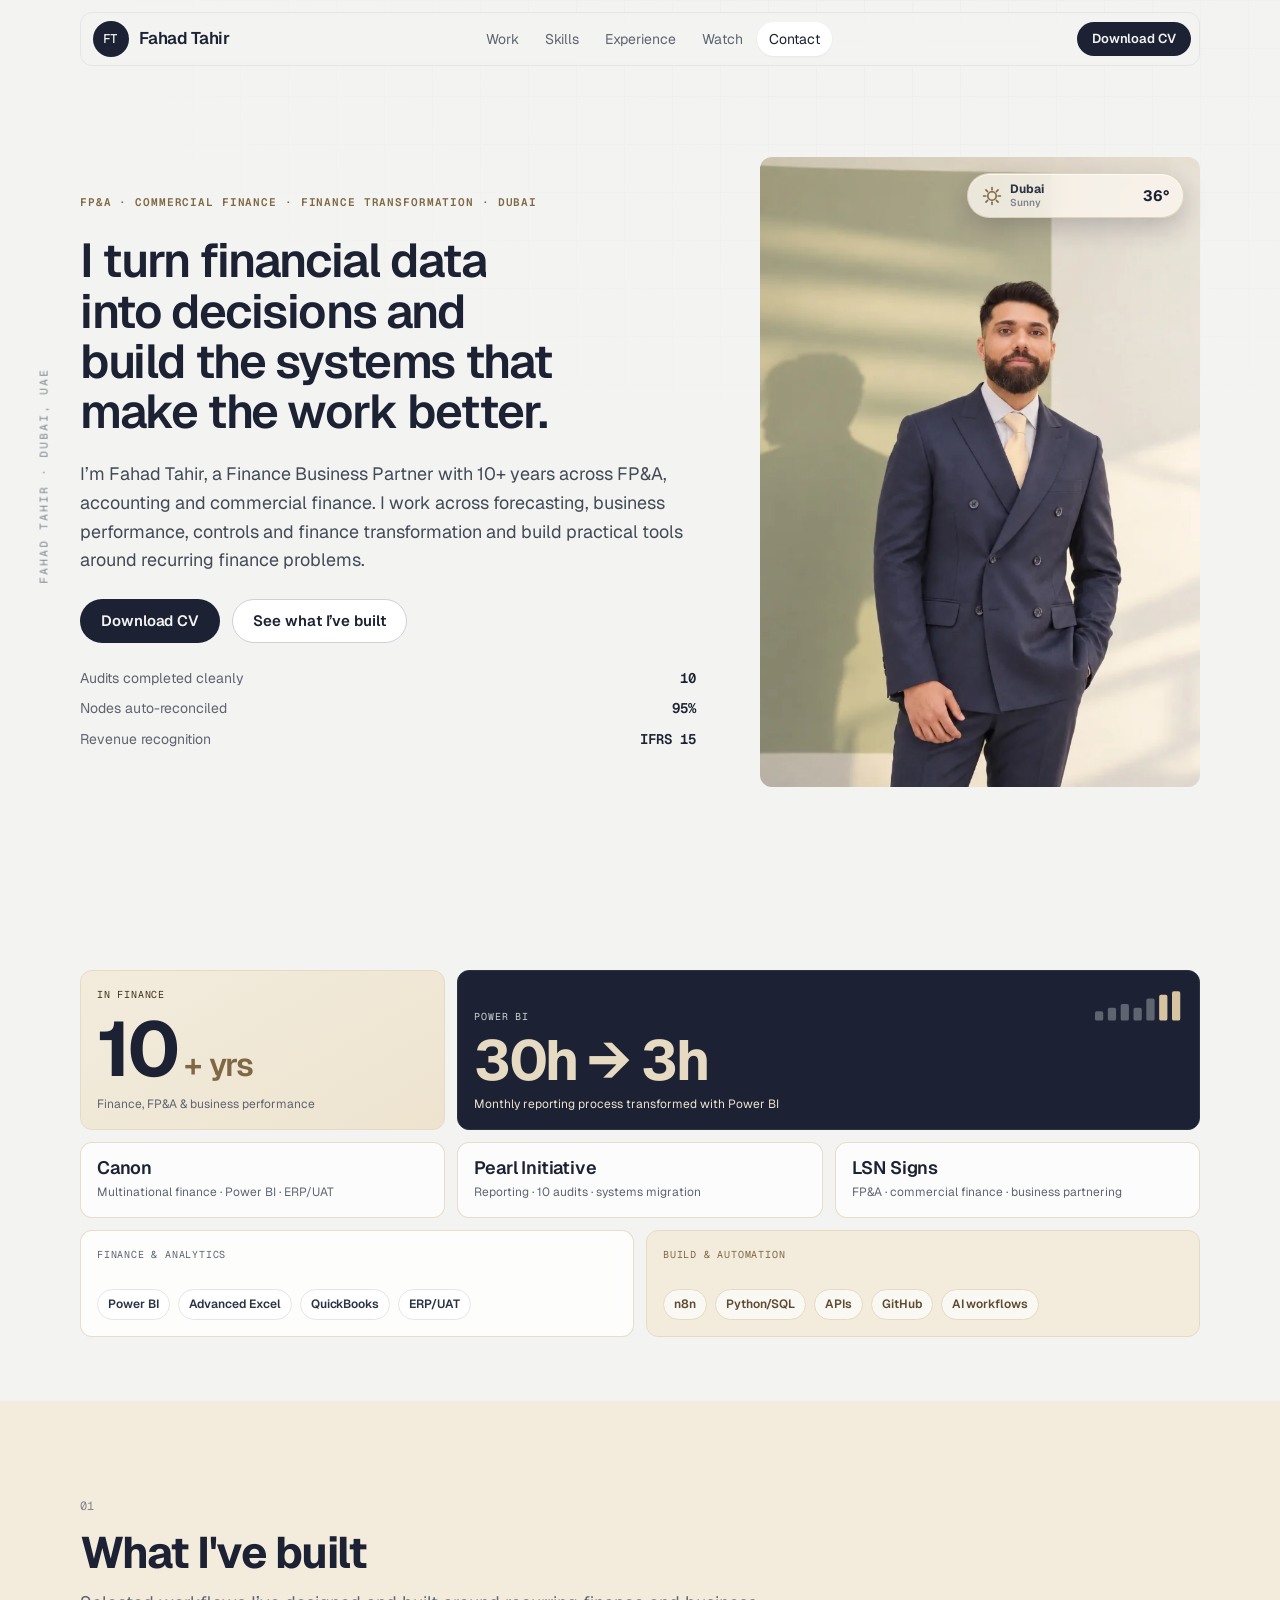
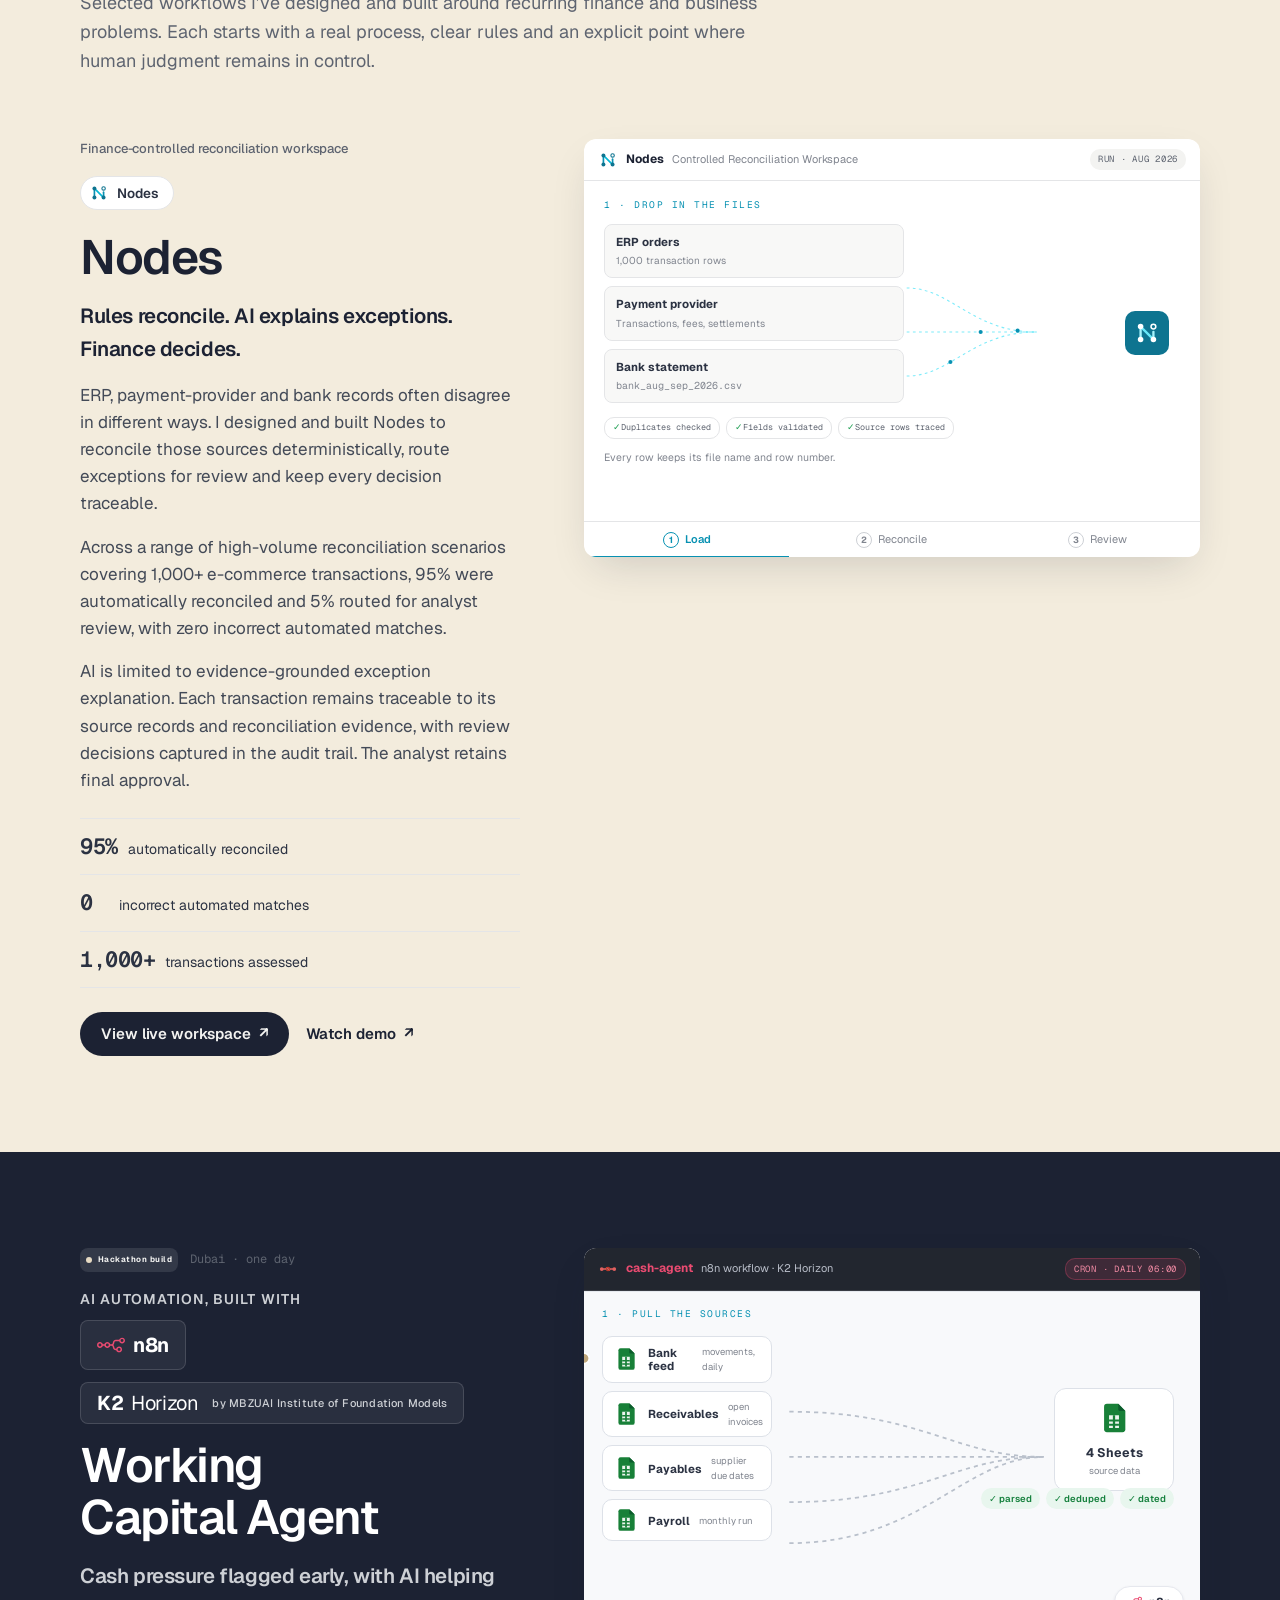
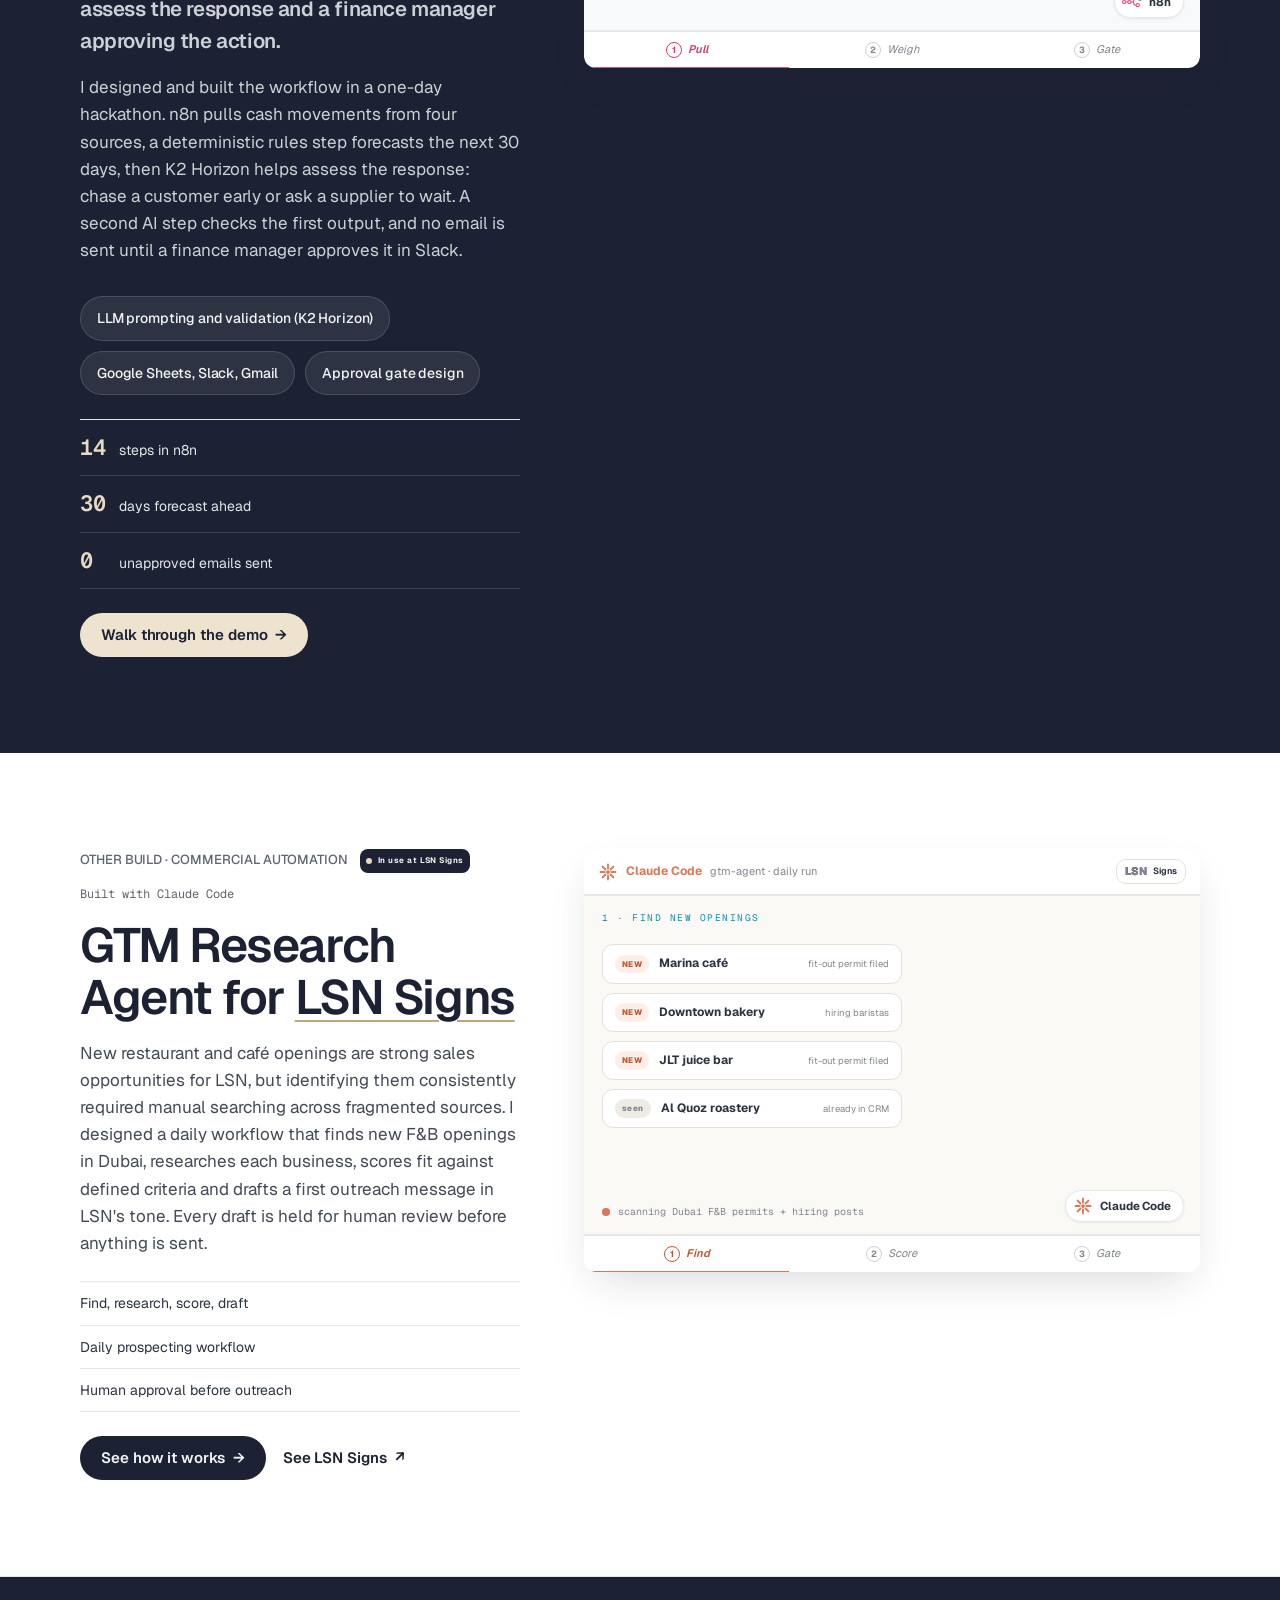
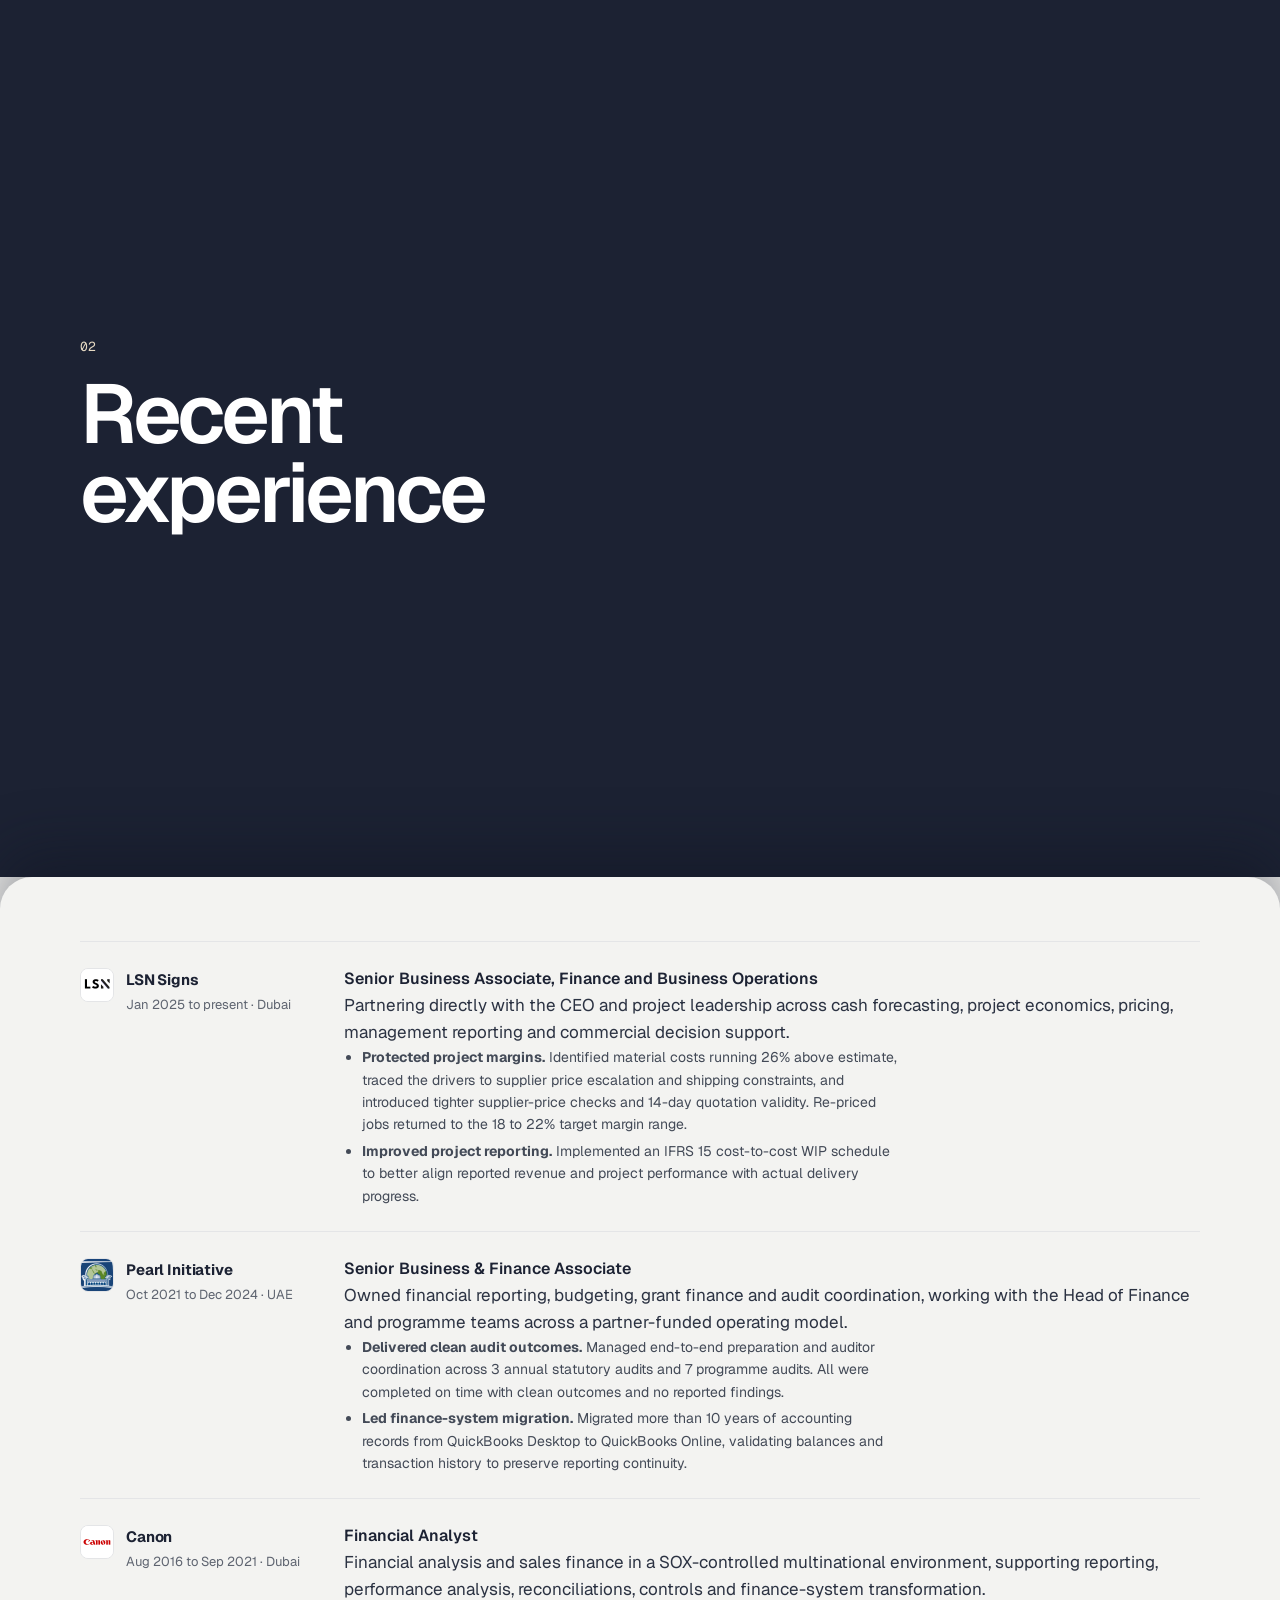
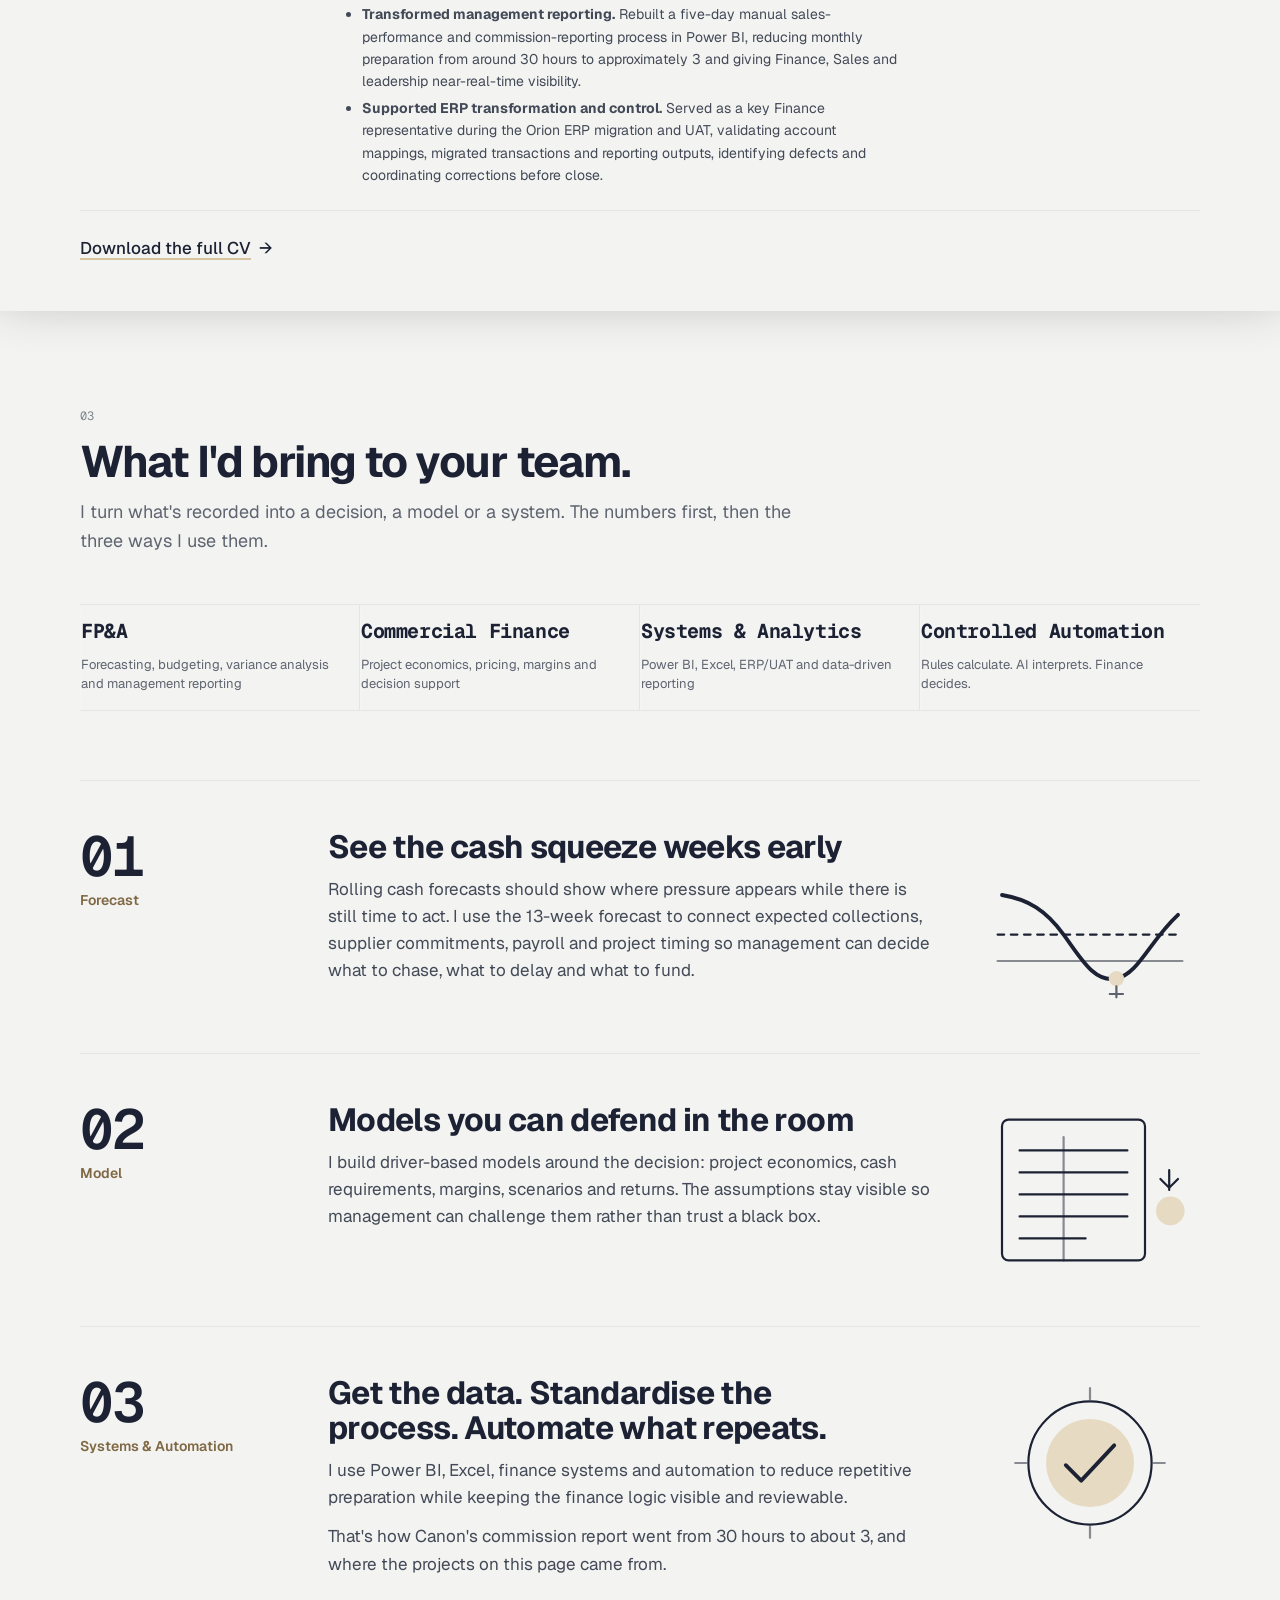
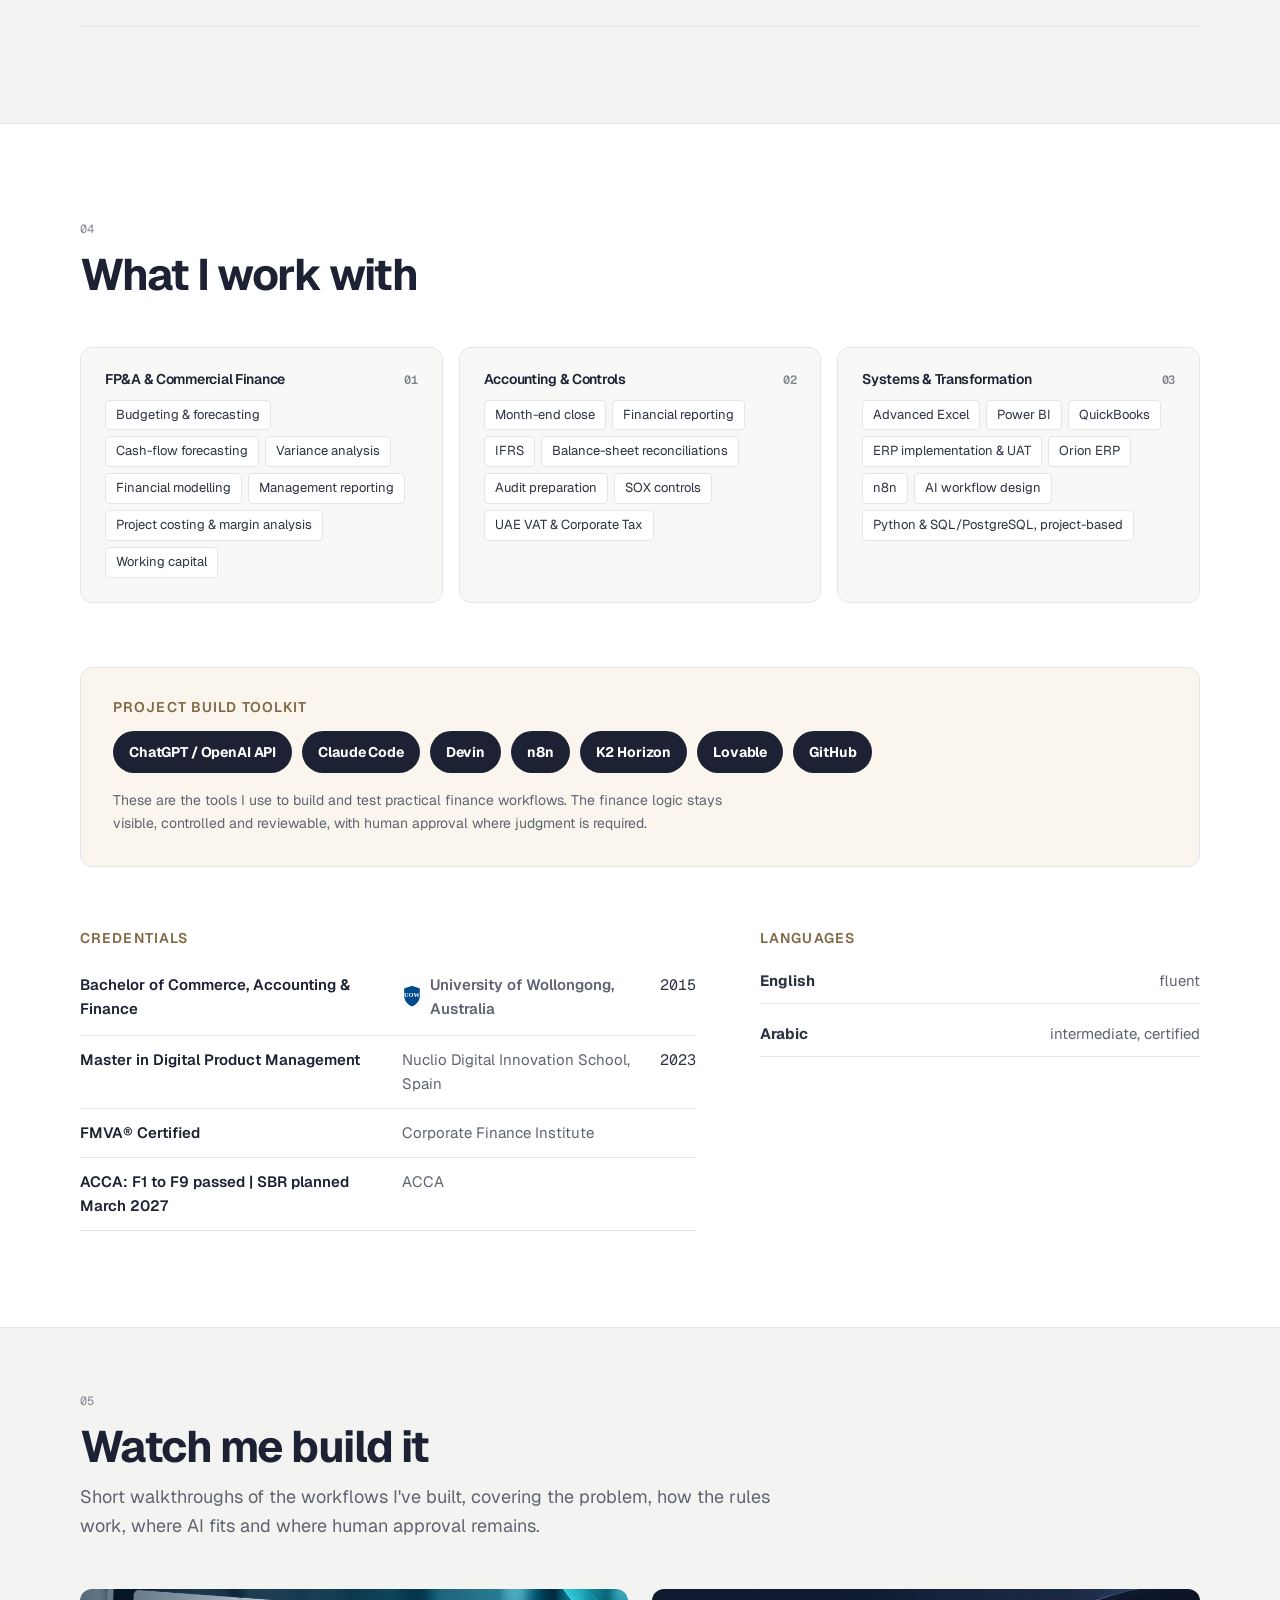
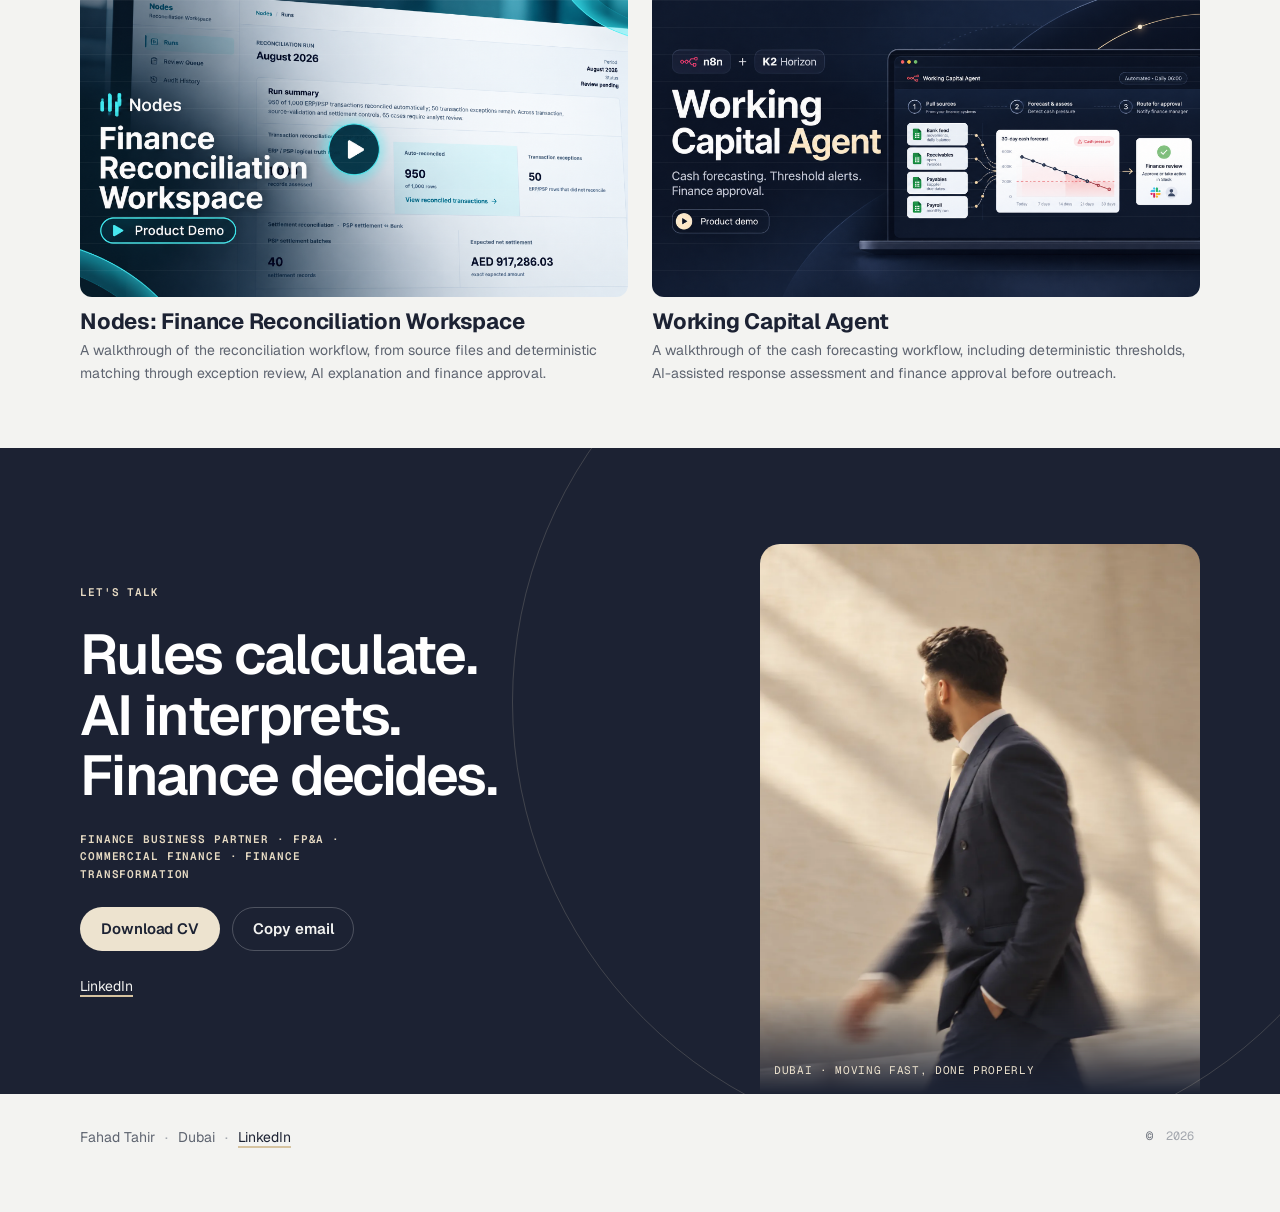
==== commit 809b7c20: "Nodes: point View live workspace to nodes-finance.vercel.app Co-Authored-By: Devin AI <158243242+dev" ====
--- a/index.html
+++ b/index.html
@@ -122,7 +122,7 @@
               <li><b class="num">1,000+</b> transactions assessed</li>
             </ul>
             <div class="cta-row">
-              <a class="btn btn-primary" href="https://reconciliation-workspace.vercel.app" target="_blank" rel="noopener">View live workspace <span class="ar" aria-hidden="true">↗</span></a>
+              <a class="btn btn-primary" href="https://nodes-finance.vercel.app/" target="_blank" rel="noopener">View live workspace <span class="ar" aria-hidden="true">↗</span></a>
               <a class="btn btn-ghost" href="https://youtu.be/wSmjMcULRRM" target="_blank" rel="noopener">Watch demo <span class="ar" aria-hidden="true">↗</span></a>
             </div>
           </div>
--- a/styles.css
+++ b/styles.css
@@ -30,6 +30,7 @@
 /* ---------- base ---------- */
 *,*::before,*::after{box-sizing:border-box}
 html{scroll-behavior:smooth;-webkit-text-size-adjust:100%;scroll-padding-top:96px}
+@media (max-width:899px){html{scroll-padding-top:112px;scroll-behavior:auto}}
 body{margin:0;min-height:100vh;-webkit-font-smoothing:antialiased;text-rendering:optimizeLegibility;overflow-x:clip}
 img,picture,svg{display:block;max-width:100%}
 h1,h2,h3,h4,p,ul,ol,figure,table{margin:0}
